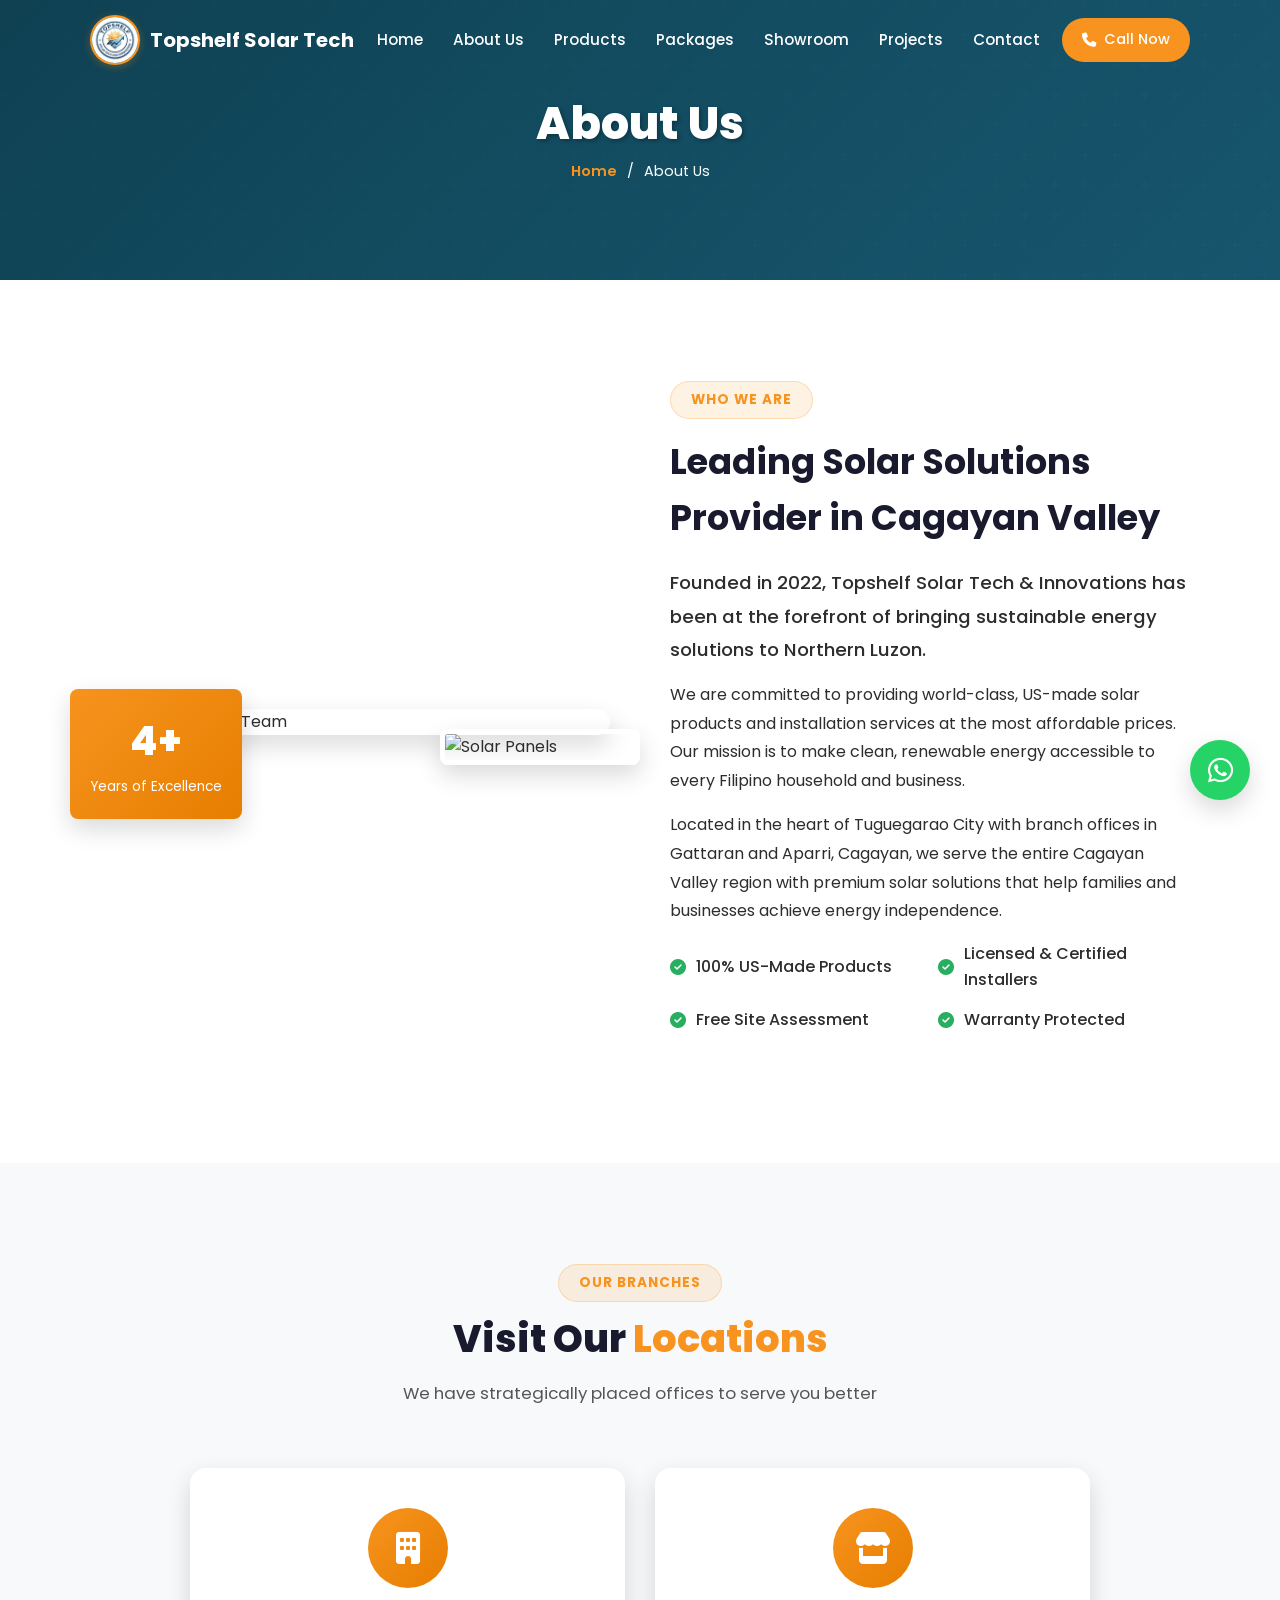
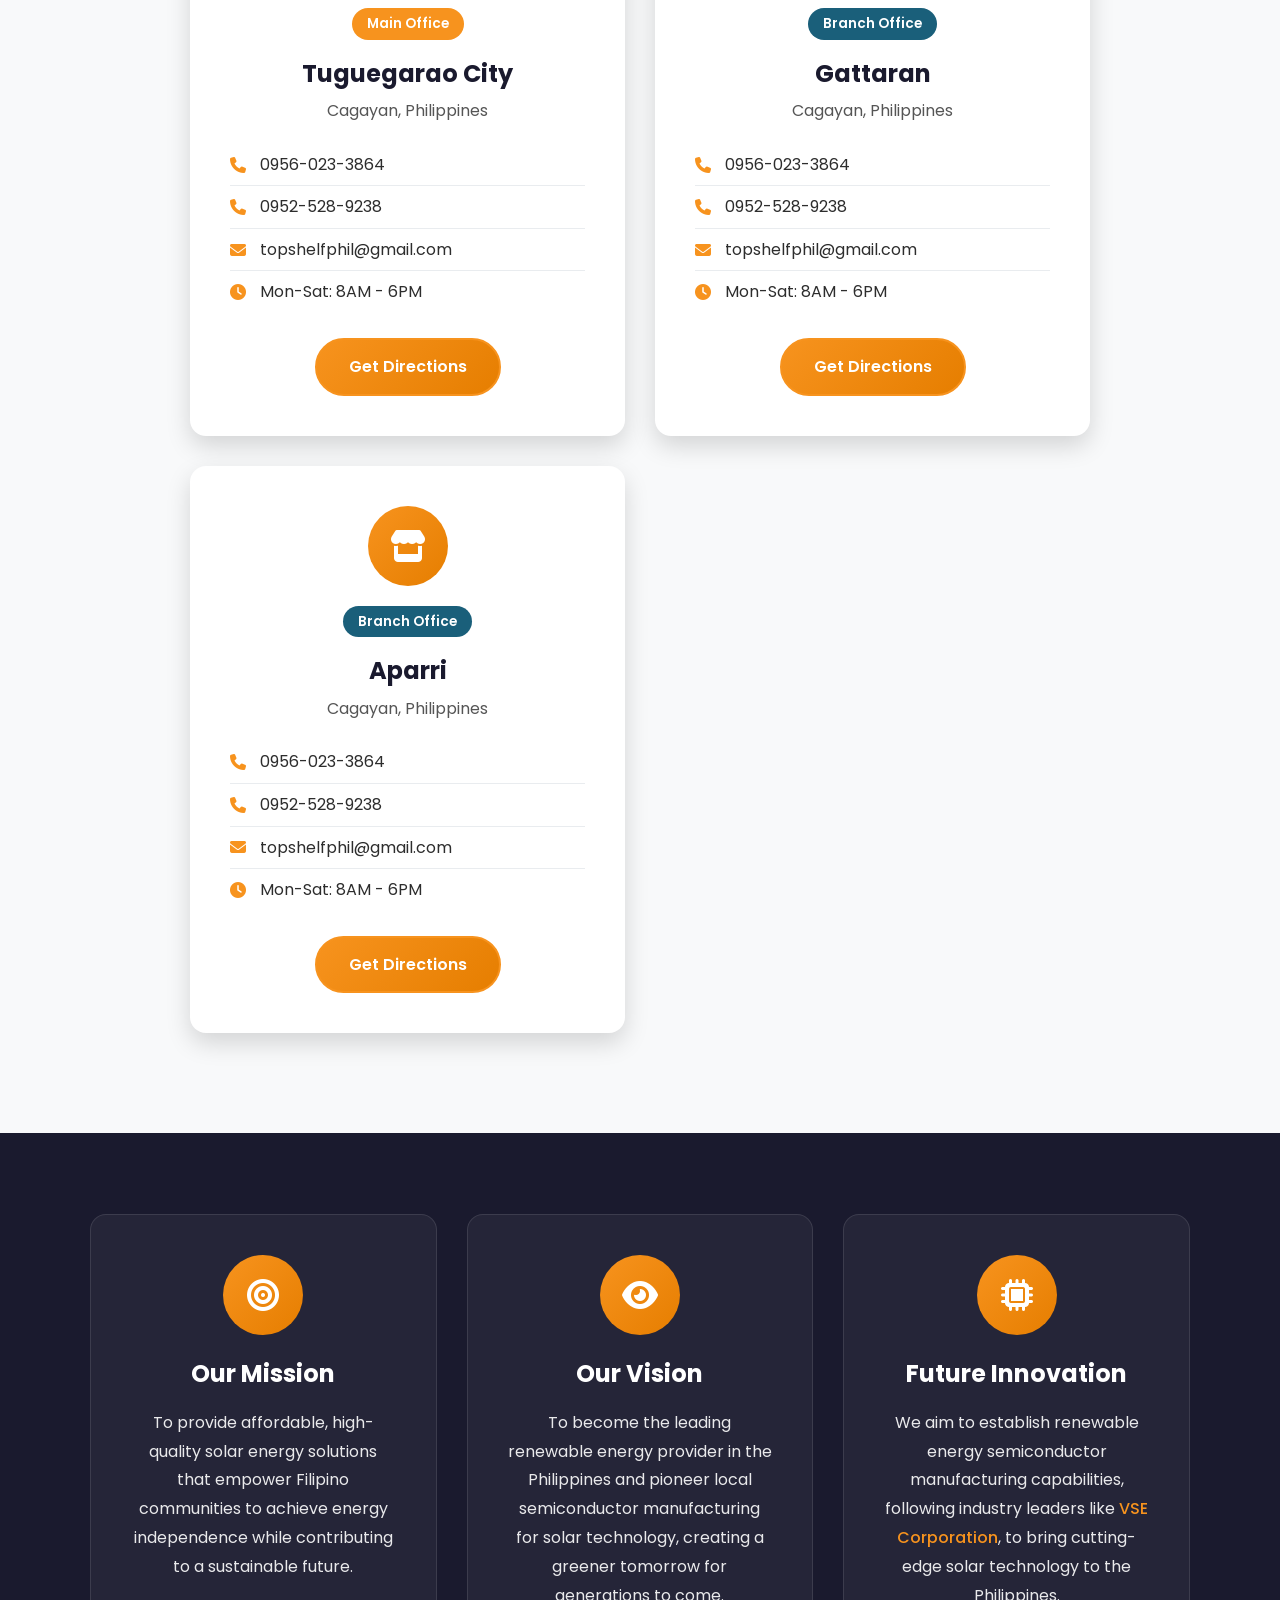
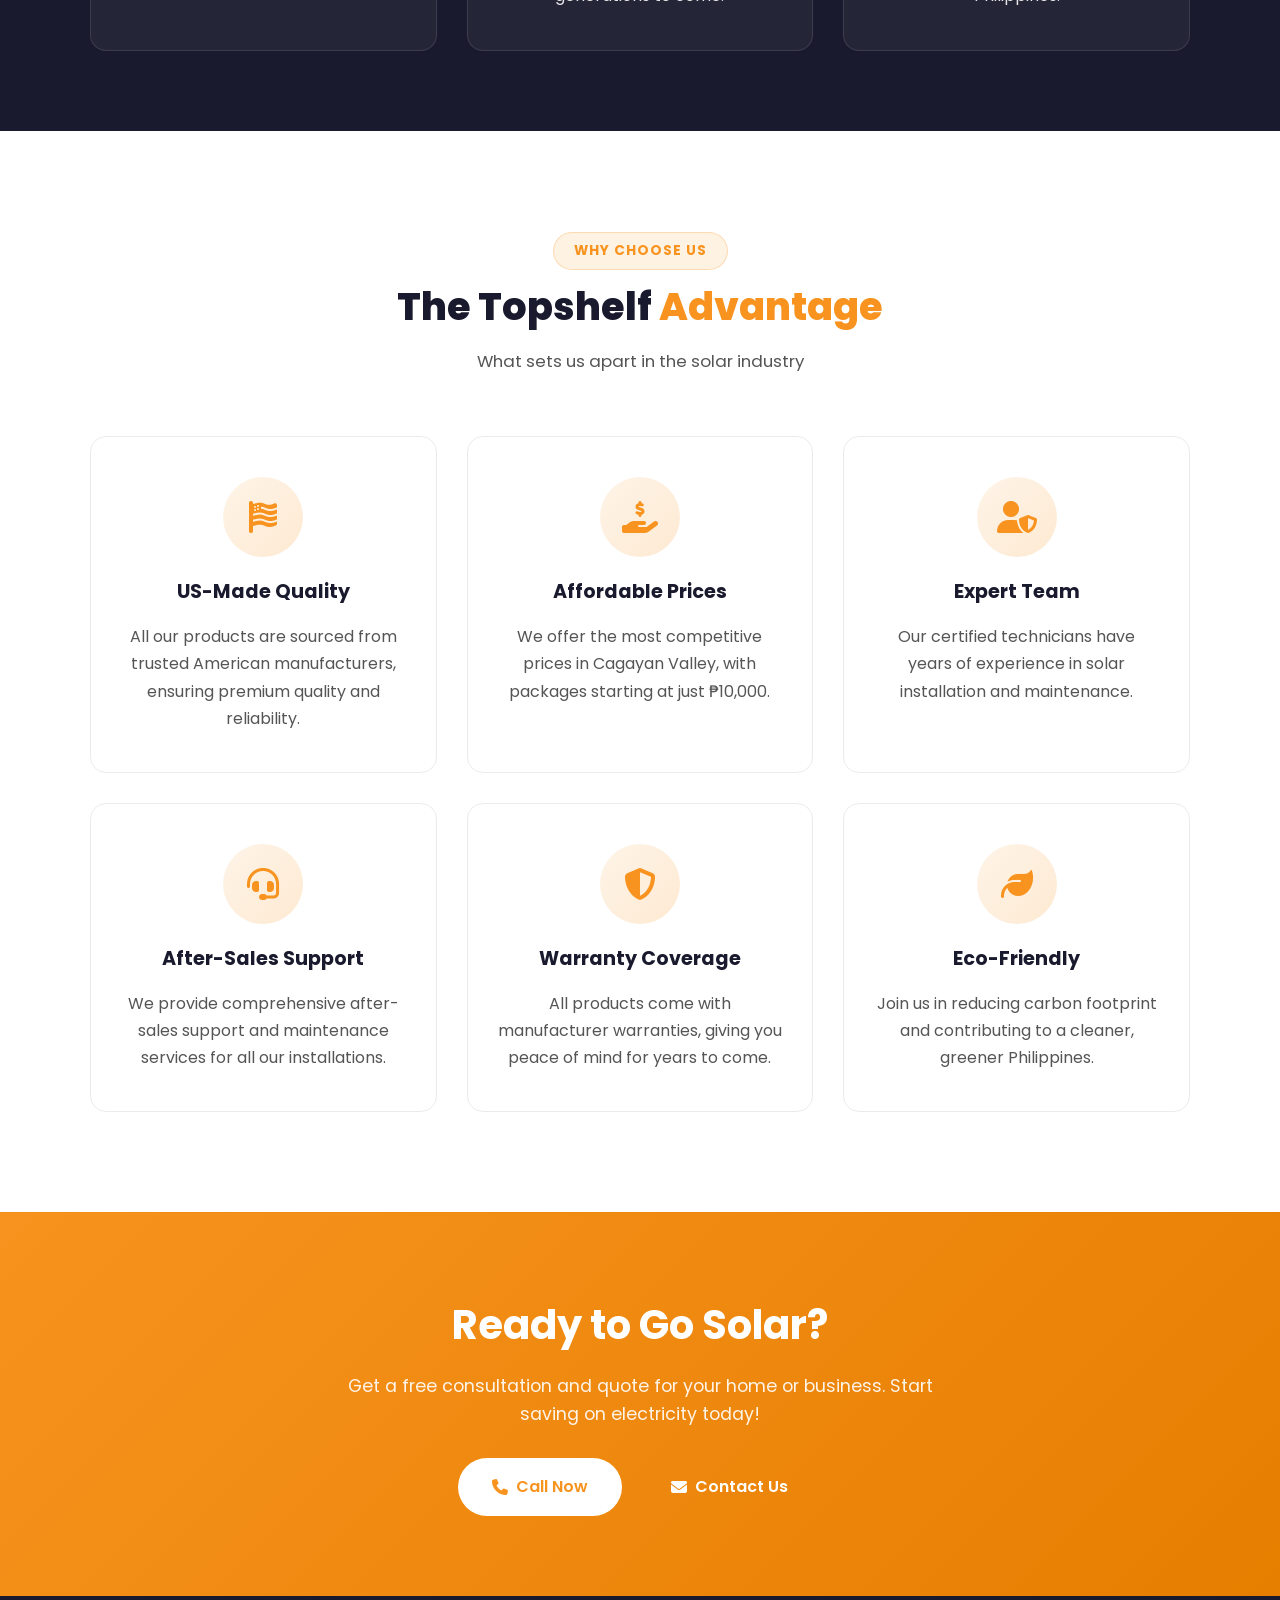
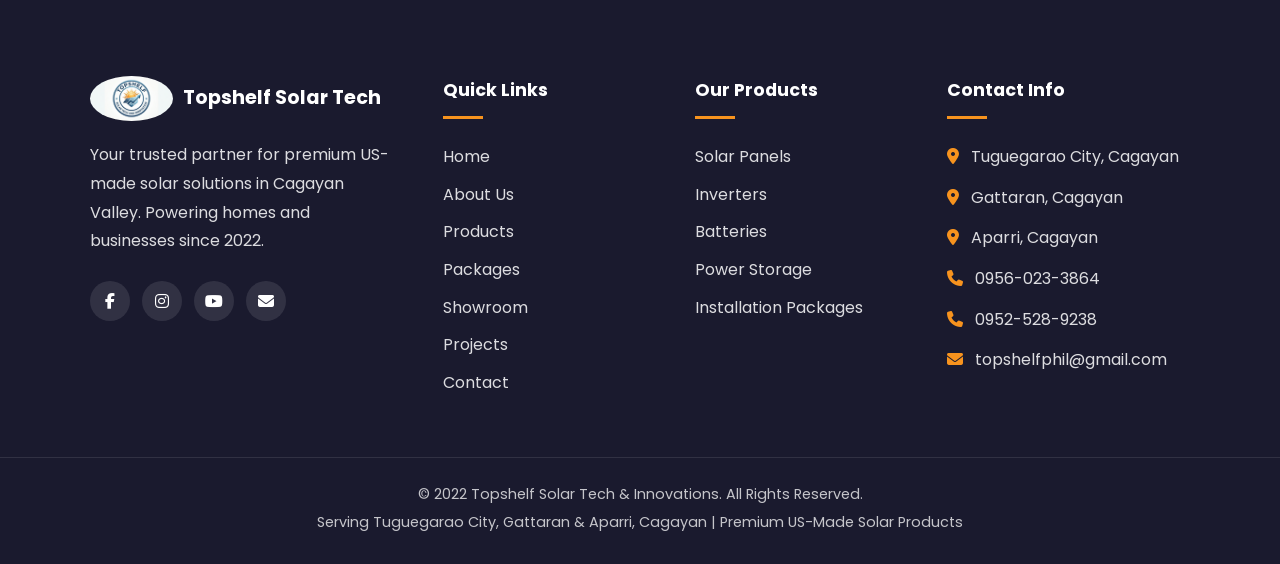
==== about.html @ dce08008 "Redesign showroom fullscreen videos (portrait+landscape), fix product images to solar-specific, add " ====
<!DOCTYPE html>
<html lang="en">
<head>
    <meta charset="UTF-8">
    <meta name="viewport" content="width=device-width, initial-scale=1.0">
    <meta name="description" content="Learn about Topshelf Solar Tech & Innovations - Leading solar power solutions provider in Tuguegarao City, Gattaran, and Aparri, Cagayan since 2022.">
    <meta name="keywords" content="solar panels Philippines, solar installation Tuguegarao, about Topshelf Solar, renewable energy Cagayan">
    <title>About Us | Topshelf Solar Tech & Innovations</title>
    <link rel="icon" type="image/png" href="topshelf.png">
    <link href="https://fonts.googleapis.com/css2?family=Poppins:wght@300;400;500;600;700;800&display=swap" rel="stylesheet">
    <link rel="stylesheet" href="https://cdnjs.cloudflare.com/ajax/libs/font-awesome/6.4.0/css/all.min.css">
    <link rel="stylesheet" href="css/style.css">
    <link rel="stylesheet" href="css/responsive.css">
</head>
<body>
    <!-- Header -->
    <header id="header" class="header-inner">
        <nav class="navbar">
            <div class="container">
                <a href="index.html" class="logo">
                    <img src="topshelf.png" alt="Topshelf Solar Tech Logo" class="logo-round">
                    <span>Topshelf Solar Tech</span>
                </a>
                <div class="nav-menu" id="navMenu">
                    <ul class="nav-links">
                        <li><a href="index.html">Home</a></li>
                        <li><a href="about.html" class="active">About Us</a></li>
                        <li><a href="products.html">Products</a></li>
                        <li><a href="packages.html">Packages</a></li>
                        <li><a href="showroom.html">Showroom</a></li>
                        <li><a href="projects.html">Projects</a></li>
                        <li><a href="contact.html">Contact</a></li>
                    </ul>
                </div>
                <div class="nav-actions">
                    <a href="tel:09560233864" class="call-btn">
                        <i class="fas fa-phone"></i>
                        <span>Call Now</span>
                    </a>
                    <button class="menu-toggle" id="menuToggle" aria-label="Toggle navigation menu" title="Menu">
                        <span></span>
                        <span></span>
                        <span></span>
                    </button>
                </div>
            </div>
        </nav>
    </header>

    <!-- Page Banner -->
    <section class="page-banner page-banner-about">
        <div class="banner-overlay"></div>
        <div class="container">
            <div class="banner-content">
                <h1>About Us</h1>
                <nav class="breadcrumb">
                    <a href="index.html">Home</a>
                    <span>/</span>
                    <span>About Us</span>
                </nav>
            </div>
        </div>
    </section>

    <!-- About Section -->
    <section class="about-page-section">
        <div class="container">
            <div class="about-grid">
                <div class="about-images">
                    <div class="image-main">
                        <img src="https://images.unsplash.com/photo-1566093097221-ac2335b09e70?ixlib=rb-4.0.3&auto=format&fit=crop&w=800&q=80" alt="Solar Installation Team">
                    </div>
                    <div class="image-secondary">
                        <img src="https://images.unsplash.com/photo-1509391366360-2e959784a276?ixlib=rb-4.0.3&auto=format&fit=crop&w=400&q=80" alt="Solar Panels">
                    </div>
                    <div class="experience-badge">
                        <span class="years">4+</span>
                        <span class="text">Years of Excellence</span>
                    </div>
                </div>
                <div class="about-content">
                    <span class="section-tag">Who We Are</span>
                    <h2>Leading Solar Solutions Provider in <span class="highlight">Cagayan Valley</span></h2>
                    <p class="lead">Founded in 2022, Topshelf Solar Tech & Innovations has been at the forefront of bringing sustainable energy solutions to Northern Luzon.</p>
                    <p>We are committed to providing world-class, US-made solar products and installation services at the most affordable prices. Our mission is to make clean, renewable energy accessible to every Filipino household and business.</p>
                    <p>Located in the heart of Tuguegarao City with branch offices in Gattaran and Aparri, Cagayan, we serve the entire Cagayan Valley region with premium solar solutions that help families and businesses achieve energy independence.</p>
                    
                    <div class="about-features">
                        <div class="about-feature">
                            <i class="fas fa-check-circle"></i>
                            <span>100% US-Made Products</span>
                        </div>
                        <div class="about-feature">
                            <i class="fas fa-check-circle"></i>
                            <span>Licensed & Certified Installers</span>
                        </div>
                        <div class="about-feature">
                            <i class="fas fa-check-circle"></i>
                            <span>Free Site Assessment</span>
                        </div>
                        <div class="about-feature">
                            <i class="fas fa-check-circle"></i>
                            <span>Warranty Protected</span>
                        </div>
                    </div>
                </div>
            </div>
        </div>
    </section>

    <!-- Locations Section -->
    <section class="locations-section">
        <div class="container">
            <div class="section-header">
                <span class="section-tag">Our Branches</span>
                <h2>Visit Our <span class="highlight">Locations</span></h2>
                <p>We have strategically placed offices to serve you better</p>
            </div>
            <div class="locations-grid">
                <div class="location-card-large">
                    <div class="location-icon">
                        <i class="fas fa-building"></i>
                    </div>
                    <div class="location-badge">Main Office</div>
                    <h3>Tuguegarao City</h3>
                    <p>Cagayan, Philippines</p>
                    <ul class="location-info">
                        <li><i class="fas fa-phone"></i> 0956-023-3864</li>
                        <li><i class="fas fa-phone"></i> 0952-528-9238</li>
                        <li><i class="fas fa-envelope"></i> topshelfphil@gmail.com</li>
                        <li><i class="fas fa-clock"></i> Mon-Sat: 8AM - 6PM</li>
                    </ul>
                    <a href="contact.html" class="btn btn-primary">Get Directions</a>
                </div>
                <div class="location-card-large">
                    <div class="location-icon">
                        <i class="fas fa-store"></i>
                    </div>
                    <div class="location-badge branch">Branch Office</div>
                    <h3>Gattaran</h3>
                    <p>Cagayan, Philippines</p>
                    <ul class="location-info">
                        <li><i class="fas fa-phone"></i> 0956-023-3864</li>
                        <li><i class="fas fa-phone"></i> 0952-528-9238</li>
                        <li><i class="fas fa-envelope"></i> topshelfphil@gmail.com</li>
                        <li><i class="fas fa-clock"></i> Mon-Sat: 8AM - 6PM</li>
                    </ul>
                    <a href="contact.html" class="btn btn-primary">Get Directions</a>
                </div>
                <div class="location-card-large">
                    <div class="location-icon">
                        <i class="fas fa-store"></i>
                    </div>
                    <div class="location-badge branch">Branch Office</div>
                    <h3>Aparri</h3>
                    <p>Cagayan, Philippines</p>
                    <ul class="location-info">
                        <li><i class="fas fa-phone"></i> 0956-023-3864</li>
                        <li><i class="fas fa-phone"></i> 0952-528-9238</li>
                        <li><i class="fas fa-envelope"></i> topshelfphil@gmail.com</li>
                        <li><i class="fas fa-clock"></i> Mon-Sat: 8AM - 6PM</li>
                    </ul>
                    <a href="contact.html" class="btn btn-primary">Get Directions</a>
                </div>
            </div>
        </div>
    </section>

    <!-- Mission & Vision -->
    <section class="mission-vision">
        <div class="container">
            <div class="mv-grid">
                <div class="mv-card mission">
                    <div class="mv-icon">
                        <i class="fas fa-bullseye"></i>
                    </div>
                    <h3>Our Mission</h3>
                    <p>To provide affordable, high-quality solar energy solutions that empower Filipino communities to achieve energy independence while contributing to a sustainable future.</p>
                </div>
                <div class="mv-card vision">
                    <div class="mv-icon">
                        <i class="fas fa-eye"></i>
                    </div>
                    <h3>Our Vision</h3>
                    <p>To become the leading renewable energy provider in the Philippines and pioneer local semiconductor manufacturing for solar technology, creating a greener tomorrow for generations to come.</p>
                </div>
                <div class="mv-card future">
                    <div class="mv-icon">
                        <i class="fas fa-microchip"></i>
                    </div>
                    <h3>Future Innovation</h3>
                    <p>We aim to establish renewable energy semiconductor manufacturing capabilities, following industry leaders like <a href="https://www.vse.com/" target="_blank" rel="noopener">VSE Corporation</a>, to bring cutting-edge solar technology to the Philippines.</p>
                </div>
            </div>
        </div>
    </section>

    <!-- Why Choose Us -->
    <section class="why-choose-section">
        <div class="container">
            <div class="section-header">
                <span class="section-tag">Why Choose Us</span>
                <h2>The Topshelf <span class="highlight">Advantage</span></h2>
                <p>What sets us apart in the solar industry</p>
            </div>
            <div class="advantages-grid">
                <div class="advantage-card">
                    <div class="advantage-icon">
                        <i class="fas fa-flag-usa"></i>
                    </div>
                    <h4>US-Made Quality</h4>
                    <p>All our products are sourced from trusted American manufacturers, ensuring premium quality and reliability.</p>
                </div>
                <div class="advantage-card">
                    <div class="advantage-icon">
                        <i class="fas fa-hand-holding-usd"></i>
                    </div>
                    <h4>Affordable Prices</h4>
                    <p>We offer the most competitive prices in Cagayan Valley, with packages starting at just ₱10,000.</p>
                </div>
                <div class="advantage-card">
                    <div class="advantage-icon">
                        <i class="fas fa-user-shield"></i>
                    </div>
                    <h4>Expert Team</h4>
                    <p>Our certified technicians have years of experience in solar installation and maintenance.</p>
                </div>
                <div class="advantage-card">
                    <div class="advantage-icon">
                        <i class="fas fa-headset"></i>
                    </div>
                    <h4>After-Sales Support</h4>
                    <p>We provide comprehensive after-sales support and maintenance services for all our installations.</p>
                </div>
                <div class="advantage-card">
                    <div class="advantage-icon">
                        <i class="fas fa-shield-alt"></i>
                    </div>
                    <h4>Warranty Coverage</h4>
                    <p>All products come with manufacturer warranties, giving you peace of mind for years to come.</p>
                </div>
                <div class="advantage-card">
                    <div class="advantage-icon">
                        <i class="fas fa-leaf"></i>
                    </div>
                    <h4>Eco-Friendly</h4>
                    <p>Join us in reducing carbon footprint and contributing to a cleaner, greener Philippines.</p>
                </div>
            </div>
        </div>
    </section>

    <!-- CTA Section -->
    <section class="cta-section">
        <div class="container">
            <div class="cta-content">
                <h2>Ready to Go Solar?</h2>
                <p>Get a free consultation and quote for your home or business. Start saving on electricity today!</p>
                <div class="cta-buttons">
                    <a href="tel:09560233864" class="btn btn-light"><i class="fas fa-phone"></i> Call Now</a>
                    <a href="contact.html" class="btn btn-outline-light"><i class="fas fa-envelope"></i> Contact Us</a>
                </div>
            </div>
        </div>
    </section>

    <!-- Footer -->
    <footer class="footer">
        <div class="footer-top">
            <div class="container">
                <div class="footer-grid">
                    <div class="footer-about">
                        <a href="index.html" class="footer-logo">
                            <img src="topshelf.png" alt="Topshelf Solar Tech" class="logo-round">
                            <span>Topshelf Solar Tech</span>
                        </a>
                        <p>Your trusted partner for premium US-made solar solutions in Cagayan Valley. Powering homes and businesses since 2022.</p>
                        <div class="social-links">
                            <a href="#" aria-label="Facebook"><i class="fab fa-facebook-f"></i></a>
                            <a href="#" aria-label="Instagram"><i class="fab fa-instagram"></i></a>
                            <a href="#" aria-label="YouTube"><i class="fab fa-youtube"></i></a>
                            <a href="mailto:topshelfphil@gmail.com" aria-label="Email"><i class="fas fa-envelope"></i></a>
                        </div>
                    </div>
                    <div class="footer-links">
                        <h4>Quick Links</h4>
                        <ul>
                            <li><a href="index.html">Home</a></li>
                            <li><a href="about.html">About Us</a></li>
                            <li><a href="products.html">Products</a></li>
                            <li><a href="packages.html">Packages</a></li>
                            <li><a href="showroom.html">Showroom</a></li>
                            <li><a href="projects.html">Projects</a></li>
                            <li><a href="contact.html">Contact</a></li>
                        </ul>
                    </div>
                    <div class="footer-links">
                        <h4>Our Products</h4>
                        <ul>
                            <li><a href="products.html">Solar Panels</a></li>
                            <li><a href="products.html">Inverters</a></li>
                            <li><a href="products.html">Batteries</a></li>
                            <li><a href="products.html">Power Storage</a></li>
                            <li><a href="packages.html">Installation Packages</a></li>
                        </ul>
                    </div>
                    <div class="footer-contact">
                        <h4>Contact Info</h4>
                        <ul>
                            <li>
                                <i class="fas fa-map-marker-alt"></i>
                                <span>Tuguegarao City, Cagayan</span>
                            </li>
                            <li>
                                <i class="fas fa-map-marker-alt"></i>
                                <span>Gattaran, Cagayan</span>
                            </li>
                            <li>
                                <i class="fas fa-map-marker-alt"></i>
                                <span>Aparri, Cagayan</span>
                            </li>
                            <li>
                                <i class="fas fa-phone"></i>
                                <a href="tel:09560233864">0956-023-3864</a>
                            </li>
                            <li>
                                <i class="fas fa-phone"></i>
                                <a href="tel:09525289238">0952-528-9238</a>
                            </li>
                            <li>
                                <i class="fas fa-envelope"></i>
                                <a href="mailto:topshelfphil@gmail.com">topshelfphil@gmail.com</a>
                            </li>
                        </ul>
                    </div>
                </div>
            </div>
        </div>
        <div class="footer-bottom">
            <div class="container">
                <p>&copy; 2022 Topshelf Solar Tech & Innovations. All Rights Reserved.</p>
                <p>Serving Tuguegarao City, Gattaran & Aparri, Cagayan | Premium US-Made Solar Products</p>
            </div>
        </div>
    </footer>

    <!-- Back to Top -->
    <button id="backToTop" class="back-to-top" aria-label="Back to top" title="Back to Top">
        <i class="fas fa-chevron-up"></i>
    </button>

    <!-- WhatsApp Float -->
    <a href="https://wa.me/639560233864" class="whatsapp-float" target="_blank" rel="noopener" aria-label="Chat with us on WhatsApp" title="Chat on WhatsApp">
        <i class="fab fa-whatsapp"></i>
    </a>

    <script src="js/main.js"></script>
</body>
</html>
---- css/style.css ----
/* ================================================
   TOPSHELF SOLAR TECH & INNOVATIONS
   Main Stylesheet
   ================================================ */

/* CSS Variables */
:root {
    --primary-color: #f7931e;
    --primary-dark: #e67e00;
    --primary-light: #ffb347;
    --secondary-color: #1a5f7a;
    --secondary-dark: #0d3d4d;
    --secondary-light: #2980b9;
    --accent-color: #27ae60;
    --accent-light: #2ecc71;
    --dark-color: #1a1a2e;
    --dark-light: #16213e;
    --text-color: #2d2d2d;
    --text-light: #555555;
    --text-muted: #777777;
    --white: #ffffff;
    --off-white: #f8f9fa;
    --light-gray: #e9ecef;
    --border-color: #dee2e6;
    --shadow-sm: 0 2px 4px rgba(0,0,0,0.05);
    --shadow: 0 4px 6px rgba(0,0,0,0.1);
    --shadow-lg: 0 10px 25px rgba(0,0,0,0.15);
    --shadow-xl: 0 20px 40px rgba(0,0,0,0.2);
    --gradient-primary: linear-gradient(135deg, var(--primary-color), var(--primary-dark));
    --gradient-secondary: linear-gradient(135deg, var(--secondary-color), var(--secondary-dark));
    --gradient-solar: linear-gradient(135deg, #f7931e, #ffb347, #ffd700);
    --border-radius: 8px;
    --border-radius-lg: 16px;
    --border-radius-xl: 24px;
    --transition: all 0.3s ease;
    --font-primary: 'Poppins', sans-serif;
}

/* Reset & Base Styles */
*, *::before, *::after {
    margin: 0;
    padding: 0;
    box-sizing: border-box;
}

html {
    scroll-behavior: smooth;
    font-size: 16px;
}

body {
    font-family: var(--font-primary);
    font-size: 1rem;
    line-height: 1.6;
    color: var(--text-color);
    background-color: var(--white);
    overflow-x: hidden;
}

a {
    text-decoration: none;
    color: inherit;
    transition: var(--transition);
}

ul, ol {
    list-style: none;
}

img {
    max-width: 100%;
    height: auto;
    display: block;
}

button {
    cursor: pointer;
    border: none;
    background: none;
    font-family: inherit;
}

input, textarea, select {
    font-family: inherit;
    font-size: inherit;
}

/* Container */
.container {
    width: 100%;
    max-width: 1200px;
    margin: 0 auto;
    padding: 0 20px;
}

/* Preloader */
#preloader {
    position: fixed;
    top: 0;
    left: 0;
    width: 100%;
    height: 100%;
    background: var(--dark-color);
    display: flex;
    align-items: center;
    justify-content: center;
    z-index: 9999;
    transition: opacity 0.5s ease, visibility 0.5s ease;
}

#preloader.loaded {
    opacity: 0;
    visibility: hidden;
}

.solar-loader {
    position: relative;
    width: 100px;
    height: 100px;
}

.solar-loader .sun {
    position: absolute;
    top: 50%;
    left: 50%;
    transform: translate(-50%, -50%);
    width: 50px;
    height: 50px;
    background: var(--gradient-solar);
    border-radius: 50%;
    box-shadow: 0 0 30px var(--primary-color);
}

.solar-loader .rays {
    position: absolute;
    top: 50%;
    left: 50%;
    transform: translate(-50%, -50%);
    width: 100px;
    height: 100px;
    border: 3px solid transparent;
    border-top-color: var(--primary-color);
    border-radius: 50%;
    animation: spin 1s linear infinite;
}

@keyframes spin {
    0% { transform: translate(-50%, -50%) rotate(0deg); }
    100% { transform: translate(-50%, -50%) rotate(360deg); }
}

/* Header & Navigation */
#header {
    position: fixed;
    top: 0;
    left: 0;
    width: 100%;
    z-index: 1000;
    background: transparent;
    transition: var(--transition);
}

#header.scrolled {
    background: var(--white);
    box-shadow: var(--shadow);
}

.navbar {
    padding: 15px 0;
}

.navbar .container {
    display: flex;
    align-items: center;
    justify-content: space-between;
}

.logo {
    display: flex;
    align-items: center;
    gap: 10px;
}

.logo img {
    height: 50px;
    width: 50px;
    border-radius: 50%;
    object-fit: cover;
    border: 2px solid var(--primary-color);
    box-shadow: 0 2px 8px rgba(247, 147, 30, 0.3);
}

.logo-round {
    border-radius: 50% !important;
}

.logo span {
    font-size: 1.25rem;
    font-weight: 700;
    color: var(--white);
    transition: var(--transition);
}

#header.scrolled .logo span {
    color: var(--dark-color);
}

.nav-links {
    display: flex;
    align-items: center;
    gap: 30px;
}

.nav-links a {
    font-size: 0.95rem;
    font-weight: 500;
    color: var(--white);
    position: relative;
    padding: 5px 0;
}

#header.scrolled .nav-links a {
    color: var(--text-color);
}

.nav-links a::after {
    content: '';
    position: absolute;
    bottom: 0;
    left: 0;
    width: 0;
    height: 2px;
    background: var(--primary-color);
    transition: var(--transition);
}

.nav-links a:hover::after,
.nav-links a.active::after {
    width: 100%;
}

.nav-links a:hover,
.nav-links a.active {
    color: var(--primary-color);
}

.nav-actions {
    display: flex;
    align-items: center;
    gap: 15px;
}

.call-btn {
    display: flex;
    align-items: center;
    gap: 8px;
    background: var(--primary-color);
    color: var(--white);
    padding: 10px 20px;
    border-radius: 50px;
    font-weight: 500;
    font-size: 0.9rem;
}

.call-btn:hover {
    background: var(--primary-dark);
    transform: translateY(-2px);
}

.menu-toggle {
    display: none;
    flex-direction: column;
    gap: 5px;
    padding: 10px;
}

.menu-toggle span {
    width: 25px;
    height: 3px;
    background: var(--white);
    border-radius: 3px;
    transition: var(--transition);
}

#header.scrolled .menu-toggle span {
    background: var(--dark-color);
}

/* Hero Section */
.hero {
    position: relative;
    height: 100vh;
    min-height: 700px;
    overflow: hidden;
}

.hero-slider {
    position: relative;
    height: 100%;
}

.slide {
    position: absolute;
    top: 0;
    left: 0;
    width: 100%;
    height: 100%;
    background-size: cover;
    background-position: center;
    opacity: 0;
    visibility: hidden;
    transition: opacity 1s ease, visibility 1s ease;
}

.slide.active {
    opacity: 1;
    visibility: visible;
}

.slide-overlay {
    position: absolute;
    top: 0;
    left: 0;
    width: 100%;
    height: 100%;
    background: linear-gradient(135deg, rgba(26, 26, 46, 0.85), rgba(22, 33, 62, 0.7));
}

.hero-content {
    position: relative;
    z-index: 2;
    display: flex;
    flex-direction: column;
    justify-content: center;
    height: 100vh;
    padding-top: 80px;
    max-width: 700px;
}

.hero-badge {
    display: inline-block;
    background: rgba(247, 147, 30, 0.2);
    color: var(--primary-color);
    padding: 8px 20px;
    border-radius: 50px;
    font-size: 0.9rem;
    font-weight: 500;
    margin-bottom: 20px;
    border: 1px solid rgba(247, 147, 30, 0.3);
}

.hero-content h1 {
    font-size: 3.5rem;
    font-weight: 800;
    color: var(--white);
    line-height: 1.2;
    margin-bottom: 20px;
}

.hero-content h1 .highlight {
    color: var(--primary-color);
}

.hero-content p {
    font-size: 1.2rem;
    color: rgba(255, 255, 255, 0.95);
    margin-bottom: 30px;
    line-height: 1.8;
}

.hero-buttons {
    display: flex;
    gap: 15px;
    margin-bottom: 45px;
    flex-wrap: wrap;
}

.hero-stats {
    display: flex;
    align-items: center;
    gap: 0;
    background: rgba(255, 255, 255, 0.07);
    border: 1px solid rgba(255, 255, 255, 0.15);
    border-radius: var(--border-radius-lg);
    padding: 18px 30px;
    -webkit-backdrop-filter: blur(6px);
    backdrop-filter: blur(6px);
    width: fit-content;
}

.stat {
    text-align: center;
    padding: 0 30px;
}

.stat-value {
    display: flex;
    align-items: baseline;
    justify-content: center;
    gap: 2px;
    line-height: 1;
    margin-bottom: 6px;
}

.stat-number {
    font-size: 2.4rem;
    font-weight: 800;
    color: var(--primary-color);
    line-height: 1;
}

.stat-suffix {
    font-size: 1.4rem;
    font-weight: 700;
    color: var(--primary-color);
    line-height: 1;
}

.stat-label {
    font-size: 0.8rem;
    color: rgba(255, 255, 255, 0.85);
    font-weight: 500;
    text-transform: uppercase;
    letter-spacing: 0.5px;
    white-space: nowrap;
}

.stat-divider {
    width: 1px;
    height: 40px;
    background: rgba(255, 255, 255, 0.2);
    flex-shrink: 0;
}

.slider-controls {
    position: absolute;
    bottom: 100px;
    left: 50%;
    transform: translateX(-50%);
    z-index: 10;
    display: flex;
    align-items: center;
    gap: 20px;
}

.slider-btn {
    width: 50px;
    height: 50px;
    border-radius: 50%;
    background: rgba(255, 255, 255, 0.1);
    border: 1px solid rgba(255, 255, 255, 0.2);
    color: var(--white);
    display: flex;
    align-items: center;
    justify-content: center;
    transition: var(--transition);
}

.slider-btn:hover {
    background: var(--primary-color);
    border-color: var(--primary-color);
}

.slider-dots {
    display: flex;
    gap: 10px;
}

.slider-dots .dot {
    width: 12px;
    height: 12px;
    border-radius: 50%;
    background: rgba(255, 255, 255, 0.3);
    cursor: pointer;
    transition: var(--transition);
}

.slider-dots .dot.active {
    background: var(--primary-color);
    transform: scale(1.2);
}

.scroll-indicator {
    position: absolute;
    bottom: 30px;
    left: 50%;
    transform: translateX(-50%);
    z-index: 10;
    text-align: center;
}

.scroll-indicator a {
    display: flex;
    flex-direction: column;
    align-items: center;
    gap: 10px;
    color: rgba(255, 255, 255, 0.9);
    font-size: 0.85rem;
    animation: bounce 2s infinite;
}

@keyframes bounce {
    0%, 20%, 50%, 80%, 100% { transform: translateY(0); }
    40% { transform: translateY(-10px); }
    60% { transform: translateY(-5px); }
}

/* Buttons */
.btn {
    display: inline-flex;
    align-items: center;
    justify-content: center;
    gap: 10px;
    padding: 14px 32px;
    font-size: 1rem;
    font-weight: 600;
    border-radius: 50px;
    transition: var(--transition);
    cursor: pointer;
}

.btn-primary {
    background: var(--gradient-primary);
    color: var(--white);
    border: none;
}

.btn-primary:hover {
    transform: translateY(-3px);
    box-shadow: 0 10px 20px rgba(247, 147, 30, 0.3);
}

.btn-outline {
    background: transparent;
    color: var(--white);
    border: 2px solid var(--white);
}

.btn-outline:hover {
    background: var(--white);
    color: var(--dark-color);
}

.btn-light {
    background: var(--white);
    color: var(--primary-color);
}

.btn-light:hover {
    transform: translateY(-3px);
    box-shadow: var(--shadow-lg);
}

.btn-outline-light {
    background: transparent;
    border: 2px solid var(--white);
    color: var(--white);
}

.btn-outline-light:hover {
    background: var(--white);
    color: var(--primary-color);
}

.btn-block {
    width: 100%;
}

/* Features Bar */
.features-bar {
    background: var(--dark-color);
    padding: 30px 0;
}

.features-grid {
    display: grid;
    grid-template-columns: repeat(4, 1fr);
    gap: 30px;
}

.feature-item {
    display: flex;
    align-items: center;
    gap: 15px;
    color: var(--white);
}

.feature-item i {
    font-size: 2rem;
    color: var(--primary-color);
}

.feature-item h4 {
    font-size: 1rem;
    font-weight: 600;
    margin-bottom: 2px;
}

.feature-item p {
    font-size: 0.85rem;
    color: rgba(255, 255, 255, 0.9);
}

/* Section Styles */
section {
    padding: 100px 0;
}

.section-header {
    text-align: center;
    max-width: 700px;
    margin: 0 auto 60px;
}

.section-header.light h2,
.section-header.light p {
    color: var(--white);
}

.section-tag {
    display: inline-block;
    background: rgba(247, 147, 30, 0.15);
    color: var(--primary-dark);
    padding: 8px 20px;
    border-radius: 50px;
    font-size: 0.85rem;
    font-weight: 600;
    text-transform: uppercase;
    letter-spacing: 1px;
    margin-bottom: 15px;
}

.section-header h2 {
    font-size: 2.5rem;
    font-weight: 700;
    color: var(--dark-color);
    margin-bottom: 15px;
}

.section-header h2 .highlight {
    color: var(--primary-color);
}

.section-header p {
    font-size: 1.1rem;
    color: var(--text-light);
}

/* About Section */
.about-section {
    background: var(--off-white);
}

.about-grid {
    display: grid;
    grid-template-columns: 1fr 1fr;
    gap: 60px;
    align-items: center;
}

.about-images {
    position: relative;
}

.image-main img {
    border-radius: var(--border-radius-lg);
    box-shadow: var(--shadow-lg);
}

.image-secondary {
    position: absolute;
    bottom: -30px;
    right: -30px;
    width: 200px;
    border: 5px solid var(--white);
    border-radius: var(--border-radius);
    overflow: hidden;
    box-shadow: var(--shadow-lg);
}

.experience-badge {
    position: absolute;
    top: -20px;
    left: -20px;
    background: var(--gradient-primary);
    color: var(--white);
    padding: 20px;
    border-radius: var(--border-radius);
    text-align: center;
    box-shadow: var(--shadow-lg);
}

.experience-badge .years {
    display: block;
    font-size: 2.5rem;
    font-weight: 800;
}

.experience-badge .text {
    font-size: 0.85rem;
}

.about-content .section-tag {
    margin-bottom: 15px;
}

.about-content h2 {
    font-size: 2.2rem;
    font-weight: 700;
    color: var(--dark-color);
    margin-bottom: 20px;
}

.about-content .lead {
    font-size: 1.1rem;
    color: var(--text-color);
    margin-bottom: 15px;
}

.about-content p {
    color: var(--text-light);
    margin-bottom: 25px;
}

.about-features {
    display: grid;
    grid-template-columns: 1fr 1fr;
    gap: 15px;
    margin-bottom: 30px;
}

.about-feature {
    display: flex;
    align-items: center;
    gap: 10px;
    font-weight: 500;
}

.about-feature i {
    color: var(--accent-color);
}

.locations h4 {
    font-size: 1.1rem;
    margin-bottom: 15px;
    display: flex;
    align-items: center;
    gap: 10px;
}

.locations h4 i {
    color: var(--primary-color);
}

.location-cards {
    display: flex;
    gap: 20px;
    margin-bottom: 30px;
}

.location-card {
    flex: 1;
    background: var(--white);
    padding: 15px 20px;
    border-radius: var(--border-radius);
    border-left: 4px solid var(--primary-color);
}

.location-card strong {
    display: block;
    margin-bottom: 5px;
    color: var(--dark-color);
}

.location-card p {
    margin: 0;
    font-size: 0.9rem;
}

/* Mission & Vision */
.mission-vision {
    background: var(--dark-color);
    padding: 80px 0;
}

.mv-grid {
    display: grid;
    grid-template-columns: repeat(3, 1fr);
    gap: 30px;
}

.mv-card {
    background: rgba(255, 255, 255, 0.05);
    padding: 40px;
    border-radius: var(--border-radius-lg);
    text-align: center;
    border: 1px solid rgba(255, 255, 255, 0.1);
    transition: var(--transition);
}

.mv-card:hover {
    transform: translateY(-10px);
    background: rgba(255, 255, 255, 0.1);
}

.mv-icon {
    width: 80px;
    height: 80px;
    margin: 0 auto 20px;
    background: var(--gradient-primary);
    border-radius: 50%;
    display: flex;
    align-items: center;
    justify-content: center;
}

.mv-icon i {
    font-size: 2rem;
    color: var(--white);
}

.mv-card h3 {
    font-size: 1.5rem;
    color: var(--white);
    margin-bottom: 15px;
}

.mv-card p {
    color: rgba(255, 255, 255, 0.9);
    line-height: 1.8;
}

.mv-card a {
    color: var(--primary-color);
    font-weight: 500;
}

.mv-card a:hover {
    text-decoration: underline;
}

/* Products Section */
.products-section {
    background: var(--white);
}

.products-grid {
    display: grid;
    grid-template-columns: repeat(4, 1fr);
    gap: 30px;
}

.product-card {
    background: var(--white);
    border-radius: var(--border-radius-lg);
    overflow: hidden;
    box-shadow: var(--shadow);
    transition: var(--transition);
}

.product-card:hover {
    transform: translateY(-10px);
    box-shadow: var(--shadow-xl);
}

.product-image {
    position: relative;
    height: 200px;
    overflow: hidden;
}

.product-image img {
    width: 100%;
    height: 100%;
    object-fit: cover;
    transition: var(--transition);
}

.product-card:hover .product-image img {
    transform: scale(1.1);
}

.product-badge {
    position: absolute;
    top: 15px;
    left: 15px;
    background: var(--primary-color);
    color: var(--white);
    padding: 5px 15px;
    border-radius: 50px;
    font-size: 0.8rem;
    font-weight: 600;
}

.product-content {
    padding: 25px;
}

.product-content h3 {
    font-size: 1.3rem;
    color: var(--dark-color);
    margin-bottom: 10px;
}

.product-content p {
    color: var(--text-light);
    font-size: 0.9rem;
    margin-bottom: 15px;
}

.product-features {
    margin-bottom: 20px;
}

.product-features li {
    display: flex;
    align-items: center;
    gap: 10px;
    font-size: 0.85rem;
    color: var(--text-color);
    margin-bottom: 8px;
}

.product-features i {
    color: var(--accent-color);
}

.product-content .btn-outline {
    color: var(--primary-color);
    border-color: var(--primary-color);
    padding: 10px 25px;
    font-size: 0.9rem;
}

.product-content .btn-outline:hover {
    background: var(--primary-color);
    color: var(--white);
}

/* Packages Section */
.packages-section {
    background: linear-gradient(135deg, var(--secondary-dark), var(--dark-color));
    padding: 100px 0;
}

.package-tabs {
    display: flex;
    justify-content: center;
    gap: 10px;
    margin-bottom: 40px;
}

.tab-btn {
    padding: 12px 30px;
    font-size: 1rem;
    font-weight: 600;
    color: var(--white);
    background: rgba(255, 255, 255, 0.1);
    border: 1px solid rgba(255, 255, 255, 0.2);
    border-radius: 50px;
    transition: var(--transition);
}

.tab-btn:hover,
.tab-btn.active {
    background: var(--primary-color);
    border-color: var(--primary-color);
}

.tab-content {
    display: none;
}

.tab-content.active {
    display: block;
    animation: fadeIn 0.5s ease;
}

@keyframes fadeIn {
    from { opacity: 0; transform: translateY(20px); }
    to { opacity: 1; transform: translateY(0); }
}

.packages-grid {
    display: grid;
    grid-template-columns: repeat(4, 1fr);
    gap: 25px;
}

.package-card {
    background: var(--white);
    border-radius: var(--border-radius-lg);
    overflow: hidden;
    transition: var(--transition);
    position: relative;
}

.package-card:hover {
    transform: translateY(-10px);
    box-shadow: var(--shadow-xl);
}

.package-card.featured,
.package-card.premium {
    transform: scale(1.05);
    z-index: 1;
}

.package-card.featured:hover,
.package-card.premium:hover {
    transform: scale(1.05) translateY(-10px);
}

.featured-badge {
    position: absolute;
    top: 0;
    left: 0;
    right: 0;
    background: var(--gradient-primary);
    color: var(--white);
    text-align: center;
    padding: 8px;
    font-size: 0.85rem;
    font-weight: 600;
}

.package-header {
    background: var(--gradient-secondary);
    padding: 30px 25px;
    text-align: center;
    color: var(--white);
}

.package-card.featured .package-header,
.package-card.premium .package-header {
    padding-top: 50px;
}

.package-name {
    display: block;
    font-size: 0.9rem;
    text-transform: uppercase;
    letter-spacing: 2px;
    margin-bottom: 10px;
    opacity: 0.9;
}

.package-price {
    margin-bottom: 10px;
}

.package-price .currency {
    font-size: 1.5rem;
    vertical-align: top;
}

.package-price .amount {
    font-size: 3rem;
    font-weight: 800;
}

.package-watts {
    font-size: 0.9rem;
    opacity: 0.9;
}

.package-body {
    padding: 30px 25px;
}

.package-features {
    margin-bottom: 20px;
}

.package-features li {
    display: flex;
    align-items: center;
    gap: 12px;
    padding: 10px 0;
    border-bottom: 1px solid var(--light-gray);
    font-size: 0.9rem;
}

.package-features li:last-child {
    border-bottom: none;
}

.package-features i {
    color: var(--primary-color);
    width: 20px;
}

.package-note {
    display: flex;
    align-items: center;
    gap: 10px;
    background: rgba(247, 147, 30, 0.1);
    padding: 12px 15px;
    border-radius: var(--border-radius);
    margin-bottom: 20px;
    font-size: 0.85rem;
}

.package-note i {
    color: var(--primary-color);
}

.package-body .btn {
    width: 100%;
}

.wire-notice {
    display: flex;
    align-items: center;
    justify-content: center;
    gap: 15px;
    background: rgba(255, 255, 255, 0.1);
    padding: 20px 30px;
    border-radius: var(--border-radius);
    margin-top: 40px;
    color: var(--white);
}

.wire-notice i {
    font-size: 1.5rem;
    color: var(--primary-color);
}

/* Commercial Tab */
.commercial-content {
    max-width: 800px;
    margin: 0 auto;
}

.commercial-card {
    background: var(--white);
    border-radius: var(--border-radius-lg);
    padding: 50px;
    text-align: center;
}

.commercial-icon {
    width: 100px;
    height: 100px;
    background: var(--gradient-primary);
    border-radius: 50%;
    display: flex;
    align-items: center;
    justify-content: center;
    margin: 0 auto 25px;
}

.commercial-icon i {
    font-size: 2.5rem;
    color: var(--white);
}

.commercial-card h3 {
    font-size: 1.8rem;
    color: var(--dark-color);
    margin-bottom: 15px;
}

.commercial-card > p {
    color: var(--text-light);
    margin-bottom: 30px;
}

.commercial-features {
    display: inline-block;
    text-align: left;
    margin-bottom: 30px;
}

.commercial-features li {
    display: flex;
    align-items: center;
    gap: 10px;
    padding: 8px 0;
    font-size: 1rem;
}

.commercial-features i {
    color: var(--accent-color);
}

.commercial-cta {
    background: var(--off-white);
    padding: 30px;
    border-radius: var(--border-radius);
}

.commercial-cta p {
    margin-bottom: 15px;
    font-weight: 500;
}

.contact-buttons {
    display: flex;
    gap: 15px;
    justify-content: center;
}

/* Showroom Section */
.showroom-section {
    background: var(--off-white);
}

.showroom-grid {
    display: grid;
    grid-template-columns: repeat(2, 1fr);
    gap: 30px;
}

.showroom-card {
    background: var(--white);
    border-radius: var(--border-radius-lg);
    padding: 30px;
    box-shadow: var(--shadow);
}

.showroom-card.full-width {
    grid-column: span 2;
}

.showroom-card h3 {
    display: flex;
    align-items: center;
    gap: 10px;
    font-size: 1.3rem;
    color: var(--dark-color);
    margin-bottom: 25px;
}

.showroom-card h3 i {
    color: var(--primary-color);
}

/* Solar Diagram */
.solar-diagram {
    position: relative;
}

.diagram-container {
    position: relative;
    border-radius: var(--border-radius);
    overflow: hidden;
}

.diagram-bg {
    width: 100%;
    height: 300px;
    object-fit: cover;
    filter: brightness(0.3);
}

.diagram-overlay {
    position: absolute;
    top: 0;
    left: 0;
    width: 100%;
    height: 100%;
    display: flex;
    align-items: center;
    justify-content: center;
    padding: 30px;
}

.diagram-steps {
    display: flex;
    align-items: center;
    justify-content: center;
    gap: 20px;
    flex-wrap: wrap;
}

.step {
    text-align: center;
    color: var(--white);
}

.step-icon {
    width: 70px;
    height: 70px;
    background: var(--gradient-primary);
    border-radius: 50%;
    display: flex;
    align-items: center;
    justify-content: center;
    margin: 0 auto 10px;
}

.step-icon i {
    font-size: 1.8rem;
    color: var(--white);
}

.step-content h4 {
    font-size: 1rem;
    margin-bottom: 5px;
}

.step-content p {
    font-size: 0.8rem;
    opacity: 0.8;
}

.step-arrow {
    color: var(--primary-color);
    font-size: 1.5rem;
}

/* Power Display */
.power-display {
    display: flex;
    gap: 30px;
    align-items: center;
}

.power-gauge {
    text-align: center;
}

.gauge-circle {
    position: relative;
    width: 150px;
    height: 150px;
}

.gauge-circle svg {
    transform: rotate(-90deg);
}

.gauge-bg {
    fill: none;
    stroke: var(--light-gray);
    stroke-width: 8;
}

.gauge-fill {
    fill: none;
    stroke: var(--primary-color);
    stroke-width: 8;
    stroke-linecap: round;
    transition: stroke-dashoffset 1s ease;
}

.gauge-value {
    position: absolute;
    top: 50%;
    left: 50%;
    transform: translate(-50%, -50%);
}

.gauge-value .value {
    font-size: 2.5rem;
    font-weight: 700;
    color: var(--primary-color);
}

.gauge-value .unit {
    font-size: 1rem;
}

.power-gauge p {
    margin-top: 10px;
    font-weight: 500;
    color: var(--text-color);
}

.power-stats {
    flex: 1;
    display: grid;
    gap: 15px;
}

.power-stat {
    display: flex;
    align-items: center;
    gap: 15px;
    padding: 15px;
    background: var(--off-white);
    border-radius: var(--border-radius);
}

.power-stat i {
    font-size: 1.5rem;
    color: var(--primary-color);
}

.power-stat .stat-value {
    font-size: 1.8rem;
    font-weight: 700;
    color: var(--dark-color);
}

.power-stat .stat-unit {
    font-size: 0.85rem;
    color: var(--text-light);
    margin-right: 10px;
}

.power-stat .stat-label {
    font-size: 0.85rem;
    color: var(--text-muted);
}

/* Components Display */
.components-display {
    display: grid;
    grid-template-columns: repeat(3, 1fr);
    gap: 20px;
}

.component {
    text-align: center;
}

.component img {
    width: 100%;
    height: 120px;
    object-fit: cover;
    border-radius: var(--border-radius);
    margin-bottom: 15px;
}

.component-info h4 {
    font-size: 1rem;
    color: var(--dark-color);
    margin-bottom: 5px;
}

.component-info p {
    font-size: 0.85rem;
    color: var(--text-light);
}

/* Energy Flow */
.energy-flow {
    display: flex;
    align-items: center;
    justify-content: center;
    flex-wrap: wrap;
    gap: 15px;
    padding: 30px 0;
}

.flow-item {
    text-align: center;
}

.flow-icon {
    width: 80px;
    height: 80px;
    border-radius: 50%;
    display: flex;
    align-items: center;
    justify-content: center;
    margin: 0 auto 10px;
    transition: var(--transition);
}

.flow-icon i {
    font-size: 2rem;
    color: var(--white);
}

.sun-icon { background: linear-gradient(135deg, #ffd700, #f7931e); }
.panel-icon { background: var(--secondary-color); }
.inverter-icon { background: #8e44ad; }
.battery-icon { background: var(--accent-color); }
.home-icon { background: var(--primary-color); }

.flow-item span {
    display: block;
    font-weight: 600;
    color: var(--dark-color);
}

.flow-item small {
    font-size: 0.8rem;
    color: var(--text-light);
}

.flow-line {
    width: 60px;
    height: 4px;
    background: linear-gradient(90deg, var(--primary-color), var(--accent-color));
    border-radius: 2px;
    position: relative;
}

.flow-line::after {
    content: '';
    position: absolute;
    right: -8px;
    top: 50%;
    transform: translateY(-50%);
    border: 6px solid transparent;
    border-left-color: var(--accent-color);
}

.flow-split {
    display: flex;
    flex-direction: column;
    gap: 20px;
}

.flow-branch {
    display: flex;
    align-items: center;
    gap: 15px;
}

/* Projects Section */
.projects-section {
    background: var(--white);
}

.featured-project {
    display: grid;
    grid-template-columns: 1.2fr 1fr;
    gap: 40px;
    margin-bottom: 60px;
    background: var(--off-white);
    border-radius: var(--border-radius-xl);
    overflow: hidden;
}

.project-images {
    position: relative;
}

.main-image {
    position: relative;
}

.main-image img {
    width: 100%;
    height: 400px;
    object-fit: cover;
}

.project-badge {
    position: absolute;
    top: 20px;
    left: 20px;
    background: var(--gradient-primary);
    color: var(--white);
    padding: 10px 20px;
    border-radius: 50px;
    font-weight: 600;
}

.thumbnail-gallery {
    display: flex;
    gap: 10px;
    padding: 10px;
}

.thumbnail-gallery img {
    flex: 1;
    height: 80px;
    object-fit: cover;
    border-radius: var(--border-radius);
    cursor: pointer;
    transition: var(--transition);
}

.thumbnail-gallery img:hover {
    opacity: 0.8;
}

.project-details {
    padding: 40px 40px 40px 0;
    display: flex;
    flex-direction: column;
    justify-content: center;
}

.project-location {
    display: inline-flex;
    align-items: center;
    gap: 8px;
    color: var(--primary-color);
    font-weight: 500;
    margin-bottom: 10px;
}

.project-details h3 {
    font-size: 1.8rem;
    color: var(--dark-color);
    margin-bottom: 15px;
}

.project-value {
    display: inline-flex;
    flex-direction: column;
    background: var(--gradient-primary);
    color: var(--white);
    padding: 15px 25px;
    border-radius: var(--border-radius);
    margin-bottom: 20px;
}

.project-value .label {
    font-size: 0.85rem;
    opacity: 0.9;
}

.project-value .amount {
    font-size: 1.8rem;
    font-weight: 700;
}

.project-details > p {
    color: var(--text-light);
    margin-bottom: 20px;
}

.project-specs {
    display: grid;
    grid-template-columns: 1fr 1fr;
    gap: 10px;
    margin-bottom: 25px;
}

.project-specs li {
    display: flex;
    align-items: center;
    gap: 10px;
    font-size: 0.9rem;
}

.project-specs i {
    color: var(--primary-color);
    width: 20px;
}

.projects-grid {
    display: grid;
    grid-template-columns: repeat(4, 1fr);
    gap: 25px;
}

.project-card {
    position: relative;
    border-radius: var(--border-radius-lg);
    overflow: hidden;
    height: 280px;
}

.project-card img {
    width: 100%;
    height: 100%;
    object-fit: cover;
    transition: var(--transition);
}

.project-card:hover img {
    transform: scale(1.1);
}

.project-overlay {
    position: absolute;
    bottom: 0;
    left: 0;
    right: 0;
    background: linear-gradient(transparent, rgba(0,0,0,0.9));
    padding: 30px 20px 20px;
    color: var(--white);
    transform: translateY(20px);
    opacity: 0;
    transition: var(--transition);
}

.project-card:hover .project-overlay {
    transform: translateY(0);
    opacity: 1;
}

.project-overlay h4 {
    font-size: 1.1rem;
    margin-bottom: 5px;
}

.project-overlay p {
    font-size: 0.85rem;
    opacity: 0.8;
    margin-bottom: 10px;
}

.project-type {
    display: inline-block;
    background: var(--primary-color);
    padding: 5px 12px;
    border-radius: 50px;
    font-size: 0.8rem;
    font-weight: 500;
}

/* Testimonials */
.testimonials-section {
    background: var(--secondary-dark);
    padding: 80px 0;
}

.testimonials-slider {
    display: grid;
    grid-template-columns: repeat(3, 1fr);
    gap: 30px;
}

.testimonial-card {
    background: var(--white);
    padding: 35px;
    border-radius: var(--border-radius-lg);
    position: relative;
}

.testimonial-card::before {
    content: '"';
    position: absolute;
    top: 20px;
    right: 25px;
    font-size: 5rem;
    color: var(--light-gray);
    font-family: serif;
    line-height: 1;
}

.stars {
    margin-bottom: 15px;
}

.stars i {
    color: #ffc107;
    font-size: 1rem;
}

.testimonial-card > p {
    color: var(--text-color);
    font-size: 1rem;
    line-height: 1.8;
    margin-bottom: 20px;
}

.customer {
    display: flex;
    align-items: center;
    gap: 15px;
}

.customer-avatar {
    width: 50px;
    height: 50px;
    background: var(--gradient-primary);
    border-radius: 50%;
    display: flex;
    align-items: center;
    justify-content: center;
    color: var(--white);
    font-weight: 600;
}

.customer-info strong {
    display: block;
    color: var(--dark-color);
}

.customer-info span {
    font-size: 0.85rem;
    color: var(--text-light);
}

/* Chat Screenshot Testimonials */
.chat-screenshots-grid {
    display: grid;
    grid-template-columns: repeat(3, 1fr);
    gap: 30px;
}

.chat-screenshot {
    perspective: 1000px;
}

.chat-phone-frame {
    background: #1a1a1a;
    border-radius: 30px;
    padding: 8px;
    box-shadow: 0 20px 60px rgba(0, 0, 0, 0.4);
    transform: rotateY(0deg);
    transition: transform 0.5s ease;
}

.chat-screenshot:hover .chat-phone-frame {
    transform: translateY(-10px);
    box-shadow: 0 30px 80px rgba(0, 0, 0, 0.5);
}

.chat-header {
    background: linear-gradient(135deg, #075e54, #128c7e);
    padding: 12px 15px;
    border-radius: 22px 22px 0 0;
    display: flex;
    align-items: center;
    justify-content: space-between;
}

.chat-header-left i {
    color: white;
    font-size: 1.1rem;
}

.chat-contact {
    display: flex;
    align-items: center;
    gap: 10px;
    flex: 1;
    margin-left: 15px;
}

.chat-avatar {
    width: 40px;
    height: 40px;
    background: var(--gradient-primary);
    border-radius: 50%;
    display: flex;
    align-items: center;
    justify-content: center;
    color: white;
    font-weight: 600;
    font-size: 0.9rem;
}

.chat-contact-info {
    display: flex;
    flex-direction: column;
}

.chat-name {
    color: white;
    font-weight: 600;
    font-size: 0.95rem;
}

.chat-status {
    color: rgba(255, 255, 255, 0.7);
    font-size: 0.75rem;
}

.chat-header-right {
    display: flex;
    gap: 20px;
}

.chat-header-right i {
    color: white;
    font-size: 1.1rem;
}

.chat-body {
    background: url('data:image/svg+xml,<svg xmlns="http://www.w3.org/2000/svg" viewBox="0 0 100 100"><defs><pattern id="chat-bg" patternUnits="userSpaceOnUse" width="50" height="50"><rect width="50" height="50" fill="%23ece5dd"/><circle cx="25" cy="25" r="1" fill="%23d4cdc4" opacity="0.5"/></pattern></defs><rect fill="url(%23chat-bg)" width="100" height="100"/></svg>');
    background-color: #ece5dd;
    padding: 15px;
    min-height: 350px;
    border-radius: 0 0 22px 22px;
}

.chat-date {
    text-align: center;
    margin-bottom: 15px;
}

.chat-date {
    background: rgba(0, 0, 0, 0.1);
    color: #667781;
    padding: 5px 12px;
    border-radius: 8px;
    font-size: 0.75rem;
    display: inline-block;
    margin: 0 auto 15px;
    width: fit-content;
}

.chat-body > .chat-date {
    display: block;
    text-align: center;
}

.chat-bubble {
    max-width: 85%;
    padding: 8px 12px;
    border-radius: 8px;
    margin-bottom: 8px;
    position: relative;
    clear: both;
}

.chat-bubble p {
    font-size: 0.85rem;
    line-height: 1.4;
    margin: 0;
    color: #303030;
}

.chat-bubble.sent {
    background: #dcf8c6;
    margin-left: auto;
    border-top-right-radius: 0;
    float: right;
}

.chat-bubble.received {
    background: white;
    margin-right: auto;
    border-top-left-radius: 0;
    float: left;
}

.chat-bubble::after {
    content: '';
    display: block;
    clear: both;
}

.chat-time {
    font-size: 0.65rem;
    color: #667781;
    display: block;
    text-align: right;
    margin-top: 4px;
}

.chat-bubble.sent .chat-time {
    color: #5d8a5b;
}

/* Clear floats properly */
.chat-body::after {
    content: '';
    display: table;
    clear: both;
}

/* CTA Section */
.cta-section {
    background: var(--gradient-primary);
    padding: 80px 0;
}

.cta-content {
    text-align: center;
    max-width: 600px;
    margin: 0 auto;
}

.cta-content h2 {
    font-size: 2.5rem;
    color: var(--white);
    margin-bottom: 15px;
}

.cta-content p {
    font-size: 1.1rem;
    color: rgba(255, 255, 255, 0.9);
    margin-bottom: 30px;
}

.cta-buttons {
    display: flex;
    justify-content: center;
    gap: 15px;
}

/* Contact Section */
.contact-section {
    background: var(--white);
}

.contact-grid {
    display: grid;
    grid-template-columns: 1fr 1.5fr;
    gap: 50px;
    margin-bottom: 50px;
}

.contact-info {
    display: flex;
    flex-direction: column;
    gap: 20px;
}

.info-card {
    display: flex;
    align-items: flex-start;
    gap: 20px;
    padding: 25px;
    background: var(--off-white);
    border-radius: var(--border-radius);
    transition: var(--transition);
}

.info-card:hover {
    transform: translateX(10px);
    box-shadow: var(--shadow);
}

.info-icon {
    width: 55px;
    height: 55px;
    background: var(--gradient-primary);
    border-radius: 50%;
    display: flex;
    align-items: center;
    justify-content: center;
    flex-shrink: 0;
}

.info-icon i {
    font-size: 1.3rem;
    color: var(--white);
}

.info-content h4 {
    font-size: 1.1rem;
    color: var(--dark-color);
    margin-bottom: 5px;
}

.info-content p {
    color: var(--text-light);
    line-height: 1.6;
}

.info-content a {
    color: var(--primary-color);
}

.info-content a:hover {
    text-decoration: underline;
}

/* Contact Form */
.contact-form-wrapper {
    background: var(--off-white);
    padding: 40px;
    border-radius: var(--border-radius-lg);
}

.contact-form h3 {
    font-size: 1.5rem;
    color: var(--dark-color);
    margin-bottom: 25px;
}

.form-row {
    display: grid;
    grid-template-columns: 1fr 1fr;
    gap: 20px;
}

.form-group {
    margin-bottom: 20px;
}

.form-group label {
    display: block;
    font-weight: 500;
    color: var(--text-color);
    margin-bottom: 8px;
}

.form-group input,
.form-group select,
.form-group textarea {
    width: 100%;
    padding: 14px 18px;
    border: 1px solid var(--border-color);
    border-radius: var(--border-radius);
    background: var(--white);
    transition: var(--transition);
}

.form-group input:focus,
.form-group select:focus,
.form-group textarea:focus {
    outline: none;
    border-color: var(--primary-color);
    box-shadow: 0 0 0 3px rgba(247, 147, 30, 0.1);
}

.form-group textarea {
    resize: vertical;
    min-height: 120px;
}

/* Map */
.map-container h3 {
    display: flex;
    align-items: center;
    gap: 10px;
    font-size: 1.3rem;
    color: var(--dark-color);
    margin-bottom: 20px;
}

.map-container h3 i {
    color: var(--primary-color);
}

.map-wrapper {
    border-radius: var(--border-radius-lg);
    overflow: hidden;
    box-shadow: var(--shadow);
}

.map-wrapper iframe {
    display: block;
}

/* Footer */
.footer {
    background: var(--dark-color);
    color: var(--white);
}

.footer-top {
    padding: 80px 0 50px;
}

.footer-grid {
    display: grid;
    grid-template-columns: 1.5fr 1fr 1fr 1.2fr;
    gap: 50px;
}

.footer-logo {
    display: flex;
    align-items: center;
    gap: 10px;
    margin-bottom: 20px;
}

.footer-logo img {
    height: 45px;
}

.footer-logo span {
    font-size: 1.2rem;
    font-weight: 700;
}

.footer-about p {
    color: rgba(255, 255, 255, 0.85);
    margin-bottom: 25px;
    line-height: 1.8;
}

.social-links {
    display: flex;
    gap: 12px;
}

.social-links a {
    width: 40px;
    height: 40px;
    background: rgba(255, 255, 255, 0.1);
    border-radius: 50%;
    display: flex;
    align-items: center;
    justify-content: center;
    transition: var(--transition);
}

.social-links a:hover {
    background: var(--primary-color);
    transform: translateY(-3px);
}

.footer-links h4,
.footer-contact h4 {
    font-size: 1.1rem;
    margin-bottom: 25px;
    position: relative;
    padding-bottom: 15px;
}

.footer-links h4::after,
.footer-contact h4::after {
    content: '';
    position: absolute;
    bottom: 0;
    left: 0;
    width: 40px;
    height: 3px;
    background: var(--primary-color);
}

.footer-links ul li {
    margin-bottom: 12px;
}

.footer-links ul a {
    color: rgba(255, 255, 255, 0.85);
    display: flex;
    align-items: center;
    gap: 8px;
}

.footer-links ul a:hover {
    color: var(--primary-color);
    padding-left: 5px;
}

.footer-contact ul li {
    display: flex;
    align-items: flex-start;
    gap: 12px;
    margin-bottom: 15px;
    color: rgba(255, 255, 255, 0.85);
}

.footer-contact ul i {
    color: var(--primary-color);
    margin-top: 4px;
}

.footer-contact ul a {
    color: rgba(255, 255, 255, 0.85);
}

.footer-contact ul a:hover {
    color: var(--primary-color);
}

.footer-bottom {
    border-top: 1px solid rgba(255, 255, 255, 0.1);
    padding: 25px 0;
    text-align: center;
}

.footer-bottom p {
    color: rgba(255, 255, 255, 0.75);
    font-size: 0.9rem;
    margin-bottom: 5px;
}

/* Back to Top */
.back-to-top {
    position: fixed;
    bottom: 30px;
    right: 30px;
    width: 50px;
    height: 50px;
    background: var(--gradient-primary);
    color: var(--white);
    border-radius: 50%;
    display: flex;
    align-items: center;
    justify-content: center;
    font-size: 1.2rem;
    z-index: 99;
    opacity: 0;
    visibility: hidden;
    transition: var(--transition);
    box-shadow: var(--shadow-lg);
}

.back-to-top.visible {
    opacity: 1;
    visibility: visible;
}

.back-to-top:hover {
    transform: translateY(-5px);
}

/* WhatsApp Float */
.whatsapp-float {
    position: fixed;
    bottom: 100px;
    right: 30px;
    width: 60px;
    height: 60px;
    background: #25d366;
    color: var(--white);
    border-radius: 50%;
    display: flex;
    align-items: center;
    justify-content: center;
    font-size: 1.8rem;
    z-index: 99;
    box-shadow: var(--shadow-lg);
    animation: pulse 2s infinite;
}

.whatsapp-float:hover {
    transform: scale(1.1);
}

@keyframes pulse {
    0% { box-shadow: 0 0 0 0 rgba(37, 211, 102, 0.7); }
    70% { box-shadow: 0 0 0 15px rgba(37, 211, 102, 0); }
    100% { box-shadow: 0 0 0 0 rgba(37, 211, 102, 0); }
}

/* Utility Classes */
.text-center { text-align: center; }
.text-primary { color: var(--primary-color); }
.bg-light { background-color: var(--off-white); }
.mb-0 { margin-bottom: 0; }
.mt-4 { margin-top: 2rem; }

/* ===== Page Banner Styles ===== */
.page-banner {
    position: relative;
    height: 350px;
    display: flex;
    align-items: center;
    justify-content: center;
    background-size: cover;
    background-position: center;
    background-repeat: no-repeat;
}

.page-banner-about {
    background-image: url('https://images.unsplash.com/photo-1509391366360-2e959784a276?ixlib=rb-4.0.3&auto=format&fit=crop&w=1920&q=80');
}

.page-banner-products {
    background-image: url('https://images.unsplash.com/photo-1508514177221-188b1cf16e9d?ixlib=rb-4.0.3&auto=format&fit=crop&w=1920&q=80');
}

.page-banner-packages {
    background-image: url('https://images.unsplash.com/photo-1559302504-64aae6ca6b6d?ixlib=rb-4.0.3&auto=format&fit=crop&w=1920&q=80');
}

.page-banner-showroom {
    background-image: url('https://images.unsplash.com/photo-1566093097221-ac2335b09e70?ixlib=rb-4.0.3&auto=format&fit=crop&w=1920&q=80');
}

.page-banner-projects {
    background-image: url('https://images.unsplash.com/photo-1559302504-64aae6ca6b6d?ixlib=rb-4.0.3&auto=format&fit=crop&w=1920&q=80');
}

.page-banner-contact {
    background-image: url('https://images.unsplash.com/photo-1497440001374-f26997328c1b?ixlib=rb-4.0.3&auto=format&fit=crop&w=1920&q=80');
}

.banner-overlay {
    position: absolute;
    top: 0;
    left: 0;
    width: 100%;
    height: 100%;
    background: linear-gradient(135deg, rgba(255, 107, 0, 0.85) 0%, rgba(30, 58, 138, 0.85) 100%);
}

.page-banner .container {
    position: relative;
    z-index: 2;
}

.banner-content {
    text-align: center;
    color: var(--white);
}

.banner-content h1 {
    font-size: 3rem;
    font-weight: 800;
    margin-bottom: 15px;
    text-shadow: 2px 2px 4px rgba(0, 0, 0, 0.3);
}

.breadcrumb {
    display: flex;
    justify-content: center;
    gap: 10px;
    font-size: 1rem;
}

.breadcrumb a {
    color: rgba(255, 255, 255, 0.9);
    transition: color 0.3s ease;
}

.breadcrumb a:hover {
    color: var(--white);
}

.breadcrumb span {
    color: var(--white);
}

/* Map iframe */
.map-iframe {
    width: 100%;
    height: 400px;
    border: none;
    border-radius: 15px;
}

/* ===== Hero Slide Backgrounds ===== */
.hero-slide-1 {
    background-image: url('https://images.unsplash.com/photo-1509391366360-2e959784a276?ixlib=rb-4.0.3&auto=format&fit=crop&w=1920&q=80');
}

.hero-slide-2 {
    background-image: url('https://images.unsplash.com/photo-1508514177221-188b1cf16e9d?ixlib=rb-4.0.3&auto=format&fit=crop&w=1920&q=80');
}

.hero-slide-3 {
    background-image: url('https://images.unsplash.com/photo-1559302504-64aae6ca6b6d?ixlib=rb-4.0.3&auto=format&fit=crop&w=1920&q=80');
}

/* ===== About Page Sections ===== */
.about-page-section {
    padding: 100px 0;
    background: var(--white);
}

.about-page-section .about-content {
    padding-left: 0;
}

.about-page-section .about-content h2 {
    font-size: 2.2rem;
    font-weight: 700;
    color: var(--dark-color);
    margin-bottom: 20px;
}

.about-page-section .about-content p {
    color: var(--text-color);
    margin-bottom: 15px;
    line-height: 1.8;
}

.about-page-section .about-content .lead {
    font-size: 1.15rem;
    font-weight: 500;
    color: var(--text-color);
}

/* Locations Section */
.locations-section {
    padding: 100px 0;
    background: var(--off-white);
}

.locations-grid {
    display: grid;
    grid-template-columns: repeat(2, 1fr);
    gap: 30px;
    max-width: 900px;
    margin: 0 auto;
}

.location-card-large {
    background: var(--white);
    border-radius: var(--border-radius-lg);
    padding: 40px;
    text-align: center;
    box-shadow: var(--shadow-lg);
    transition: var(--transition);
    position: relative;
}

.location-card-large:hover {
    transform: translateY(-10px);
    box-shadow: var(--shadow-xl);
}

.location-icon {
    width: 80px;
    height: 80px;
    background: var(--gradient-primary);
    border-radius: 50%;
    display: flex;
    align-items: center;
    justify-content: center;
    margin: 0 auto 20px;
}

.location-icon i {
    font-size: 2rem;
    color: var(--white);
}

.location-badge {
    display: inline-block;
    background: var(--primary-color);
    color: var(--white);
    padding: 5px 15px;
    border-radius: 20px;
    font-size: 0.85rem;
    font-weight: 600;
    margin-bottom: 15px;
}

.location-badge.branch {
    background: var(--secondary-color);
}

.location-card-large h3 {
    font-size: 1.5rem;
    color: var(--dark-color);
    margin-bottom: 5px;
}

.location-card-large > p {
    color: var(--text-light);
    margin-bottom: 20px;
}

.location-info {
    text-align: left;
    margin-bottom: 25px;
}

.location-info li {
    display: flex;
    align-items: center;
    gap: 10px;
    padding: 8px 0;
    color: var(--text-color);
    border-bottom: 1px solid var(--light-gray);
}

.location-info li:last-child {
    border-bottom: none;
}

.location-info i {
    color: var(--primary-color);
    width: 20px;
}

/* Why Choose Us Section */
.why-choose-section {
    padding: 100px 0;
    background: var(--white);
}

.advantages-grid {
    display: grid;
    grid-template-columns: repeat(3, 1fr);
    gap: 30px;
}

.advantage-card {
    background: var(--white);
    border: 1px solid var(--light-gray);
    border-radius: var(--border-radius-lg);
    padding: 40px 30px;
    text-align: center;
    transition: var(--transition);
}

.advantage-card:hover {
    transform: translateY(-10px);
    box-shadow: var(--shadow-lg);
    border-color: var(--primary-color);
}

.advantage-icon {
    width: 80px;
    height: 80px;
    background: linear-gradient(135deg, rgba(247, 147, 30, 0.1), rgba(247, 147, 30, 0.2));
    border-radius: 50%;
    display: flex;
    align-items: center;
    justify-content: center;
    margin: 0 auto 20px;
}

.advantage-icon i {
    font-size: 2rem;
    color: var(--primary-color);
}

.advantage-card h4 {
    font-size: 1.2rem;
    color: var(--dark-color);
    margin-bottom: 15px;
}

.advantage-card p {
    color: var(--text-light);
    line-height: 1.7;
}

/* ===== Products Page Sections ===== */
.products-page-section {
    padding: 100px 0;
    background: var(--white);
}

.products-filter {
    display: flex;
    justify-content: center;
    gap: 15px;
    margin-bottom: 50px;
    flex-wrap: wrap;
}

.filter-btn {
    padding: 12px 25px;
    background: var(--white);
    border: 2px solid var(--light-gray);
    border-radius: 50px;
    font-size: 0.95rem;
    font-weight: 500;
    color: var(--text-color);
    cursor: pointer;
    transition: var(--transition);
}

.filter-btn:hover,
.filter-btn.active {
    background: var(--primary-color);
    border-color: var(--primary-color);
    color: var(--white);
}

.products-showcase {
    display: grid;
    grid-template-columns: repeat(3, 1fr);
    gap: 30px;
}

.product-showcase-card {
    background: var(--white);
    border-radius: var(--border-radius-lg);
    overflow: hidden;
    box-shadow: var(--shadow);
    transition: var(--transition);
}

.product-showcase-card:hover {
    transform: translateY(-10px);
    box-shadow: var(--shadow-xl);
}

.product-showcase-image {
    position: relative;
    height: 250px;
    overflow: hidden;
}

.product-showcase-image img {
    width: 100%;
    height: 100%;
    object-fit: cover;
    transition: var(--transition);
}

.product-showcase-card:hover .product-showcase-image img {
    transform: scale(1.1);
}

.product-category-badge {
    position: absolute;
    top: 15px;
    left: 15px;
    background: var(--primary-color);
    color: var(--white);
    padding: 5px 15px;
    border-radius: 50px;
    font-size: 0.8rem;
    font-weight: 600;
}

.product-showcase-content {
    padding: 25px;
}

.product-showcase-content h3 {
    font-size: 1.3rem;
    color: var(--dark-color);
    margin-bottom: 10px;
}

.product-showcase-content p {
    color: var(--text-light);
    font-size: 0.95rem;
    margin-bottom: 15px;
    line-height: 1.6;
}

.product-specs {
    margin-bottom: 20px;
}

.product-specs li {
    display: flex;
    align-items: center;
    gap: 10px;
    padding: 8px 0;
    font-size: 0.9rem;
    color: var(--text-color);
    border-bottom: 1px solid var(--light-gray);
}

.product-specs li:last-child {
    border-bottom: none;
}

.product-specs i {
    color: var(--accent-color);
}

/* ===== Packages Page Sections ===== */
.packages-page-section {
    padding: 100px 0;
    background: var(--white);
}

.packages-intro {
    max-width: 800px;
    margin: 0 auto 60px;
    text-align: center;
}

.packages-intro p {
    color: var(--text-light);
    font-size: 1.1rem;
    line-height: 1.8;
}

/* ===== Showroom Page Sections ===== */
.showroom-page-section {
    padding: 100px 0;
    background: var(--white);
}

.showroom-gallery {
    display: grid;
    grid-template-columns: repeat(3, 1fr);
    gap: 25px;
}

.gallery-item {
    position: relative;
    border-radius: var(--border-radius-lg);
    overflow: hidden;
    height: 300px;
}

.gallery-item img {
    width: 100%;
    height: 100%;
    object-fit: cover;
    transition: var(--transition);
}

.gallery-item:hover img {
    transform: scale(1.1);
}

.gallery-overlay {
    position: absolute;
    bottom: 0;
    left: 0;
    right: 0;
    background: linear-gradient(transparent, rgba(0,0,0,0.8));
    padding: 30px 20px 20px;
    color: var(--white);
    transform: translateY(100%);
    transition: var(--transition);
}

.gallery-item:hover .gallery-overlay {
    transform: translateY(0);
}

.gallery-overlay h4 {
    font-size: 1.1rem;
    margin-bottom: 5px;
}

.gallery-overlay p {
    font-size: 0.9rem;
    opacity: 0.9;
}

/* ===== Projects Page Sections ===== */
.projects-page-section {
    padding: 100px 0;
    background: var(--white);
}

.projects-stats {
    display: grid;
    grid-template-columns: repeat(4, 1fr);
    gap: 30px;
    margin-bottom: 60px;
}

.project-stat-card {
    background: var(--gradient-primary);
    border-radius: var(--border-radius-lg);
    padding: 30px;
    text-align: center;
    color: var(--white);
}

.project-stat-card .stat-number {
    font-size: 3rem;
    font-weight: 800;
    display: block;
}

.project-stat-card .stat-label {
    font-size: 1rem;
    opacity: 0.9;
}

/* ===== Contact Page Sections ===== */
.contact-page-section {
    padding: 100px 0;
    background: var(--white);
}

.contact-info-cards {
    display: grid;
    grid-template-columns: repeat(4, 1fr);
    gap: 25px;
    margin-bottom: 60px;
}

.contact-info-card {
    background: var(--off-white);
    border-radius: var(--border-radius-lg);
    padding: 30px;
    text-align: center;
    transition: var(--transition);
}

.contact-info-card:hover {
    transform: translateY(-10px);
    box-shadow: var(--shadow-lg);
}

.info-icon {
    width: 70px;
    height: 70px;
    background: var(--gradient-primary);
    border-radius: 50%;
    display: flex;
    align-items: center;
    justify-content: center;
    margin: 0 auto 20px;
}

.contact-info-card .info-icon i {
    font-size: 1.5rem;
    color: var(--white);
}

.contact-info-card h4 {
    font-size: 1.1rem;
    color: var(--dark-color);
    margin-bottom: 10px;
}

.contact-info-card p {
    color: var(--text-light);
    font-size: 0.95rem;
}

.contact-info-card a {
    color: var(--primary-color);
}

.contact-form-section {
    padding: 100px 0;
    background: var(--off-white);
}

.contact-form-grid {
    display: grid;
    grid-template-columns: 1fr 1.2fr;
    gap: 50px;
    align-items: start;
}

.contact-content h2 {
    font-size: 2rem;
    color: var(--dark-color);
    margin-bottom: 20px;
}

.contact-content > p {
    color: var(--text-light);
    margin-bottom: 30px;
    line-height: 1.8;
}

.quick-contact h4 {
    color: var(--dark-color);
    margin-bottom: 15px;
}

.quick-buttons {
    display: grid;
    grid-template-columns: 1fr 1fr;
    gap: 15px;
}

.quick-btn {
    display: flex;
    align-items: center;
    gap: 10px;
    padding: 15px 20px;
    background: var(--white);
    border-radius: var(--border-radius);
    color: var(--text-color);
    font-weight: 500;
    transition: var(--transition);
}

.quick-btn:hover {
    background: var(--primary-color);
    color: var(--white);
}

.quick-btn.whatsapp {
    background: #25d366;
    color: var(--white);
}

.quick-btn.whatsapp:hover {
    background: #128c7e;
}

.quick-btn.email {
    background: var(--secondary-color);
    color: var(--white);
}

.quick-btn.email:hover {
    background: var(--secondary-dark);
}

.quick-btn i {
    font-size: 1.2rem;
}

/* Map Section */
.map-section {
    padding: 80px 0;
    background: var(--white);
}

/* FAQ Section */
.faq-section {
    padding: 100px 0;
    background: var(--off-white);
}

.faq-grid {
    max-width: 800px;
    margin: 0 auto;
}

.faq-item {
    background: var(--white);
    border-radius: var(--border-radius);
    margin-bottom: 15px;
    overflow: hidden;
    box-shadow: var(--shadow-sm);
}

.faq-question {
    display: flex;
    justify-content: space-between;
    align-items: center;
    padding: 20px 25px;
    cursor: pointer;
    transition: var(--transition);
}

.faq-question:hover {
    background: var(--off-white);
}

.faq-question h4 {
    font-size: 1rem;
    color: var(--dark-color);
    font-weight: 600;
}

.faq-question i {
    color: var(--primary-color);
    transition: var(--transition);
}

.faq-item.active .faq-question i {
    transform: rotate(45deg);
}

.faq-answer {
    padding: 0 25px;
    max-height: 0;
    overflow: hidden;
    transition: all 0.3s ease;
}

.faq-item.active .faq-answer {
    padding: 0 25px 20px;
    max-height: 500px;
}

.faq-answer p {
    color: var(--text-light);
    line-height: 1.8;
}

/* ================================================
   PRODUCT ICON CARDS (Inverters & Batteries)
   ================================================ */

.product-icon-box {
    position: relative;
    width: 100%;
    aspect-ratio: 16 / 9;
    display: flex;
    align-items: center;
    justify-content: center;
    overflow: hidden;
    border-radius: var(--border-radius-lg) var(--border-radius-lg) 0 0;
}

.product-icon-inverter {
    background: linear-gradient(135deg, #0d3d4d 0%, #1a5f7a 40%, #8e44ad 100%);
}

.product-icon-battery {
    background: linear-gradient(135deg, #0d3d4d 0%, #1a5f7a 40%, #27ae60 100%);
}

.product-icon-visual {
    display: flex;
    flex-direction: column;
    align-items: center;
    gap: 10px;
    pointer-events: none;
}

.product-icon-visual i {
    font-size: 3.5rem;
    color: rgba(255, 255, 255, 0.9);
    filter: drop-shadow(0 4px 12px rgba(0,0,0,0.4));
}

.icon-watt-label {
    font-size: 1.5rem;
    font-weight: 800;
    color: #fff;
    letter-spacing: 1px;
    text-shadow: 0 2px 8px rgba(0,0,0,0.5);
    background: rgba(255,255,255,0.15);
    padding: 4px 16px;
    border-radius: 50px;
    border: 1px solid rgba(255,255,255,0.3);
}

.product-icon-box .product-badges {
    position: absolute;
    top: 14px;
    left: 14px;
    display: flex;
    flex-wrap: wrap;
    gap: 6px;
    z-index: 2;
}

.product-icon-box .product-overlay {
    position: absolute;
    inset: 0;
    background: rgba(0,0,0,0.55);
    display: flex;
    align-items: center;
    justify-content: center;
    opacity: 0;
    transition: var(--transition);
    z-index: 3;
}

.product-showcase-card:hover .product-icon-box .product-overlay {
    opacity: 1;
}

/* ================================================
   SHOWROOM PAGE - VIDEO & DIAGRAM SECTIONS
   ================================================ */

/* Video Showcase — Fullscreen Stage */
.video-showcase-section {
    background: #0a0e1a;
    padding: 0;
    overflow: hidden;
}

.video-section-header {
    text-align: center;
    padding: 70px 20px 50px;
}

.video-section-header .section-tag {
    display: inline-block;
    background: var(--gradient-primary);
    color: var(--white);
    font-size: 0.78rem;
    font-weight: 700;
    letter-spacing: 2px;
    text-transform: uppercase;
    padding: 6px 20px;
    border-radius: 50px;
    margin-bottom: 16px;
}

.video-section-header h2 {
    font-size: 2.4rem;
    font-weight: 800;
    color: var(--white);
    margin-bottom: 12px;
}

.video-section-header h2 .highlight {
    color: var(--primary-color);
}

.video-section-header p {
    color: rgba(255,255,255,0.65);
    font-size: 1.05rem;
}

/* Full-screen video stage */
.video-fullscreen-stage {
    display: grid;
    grid-template-columns: 16fr 9fr;
    width: 100%;
    height: 88vh;
    min-height: 520px;
    gap: 4px;
    background: #000;
}

.video-panel {
    position: relative;
    overflow: hidden;
    background: #000;
}

.video-panel video {
    width: 100%;
    height: 100%;
    display: block;
    object-fit: contain;
    background: #000;
}

/* Landscape panel fills fully */
.video-panel-landscape video {
    object-fit: cover;
}

/* Portrait panel: contain so orientation is respected */
.video-panel-portrait {
    background: #0a0e1a;
    border-left: 4px solid var(--primary-color);
}

.video-panel-portrait video {
    object-fit: contain;
}

/* Overlay label on hover / always partially visible */
.video-panel-overlay {
    position: absolute;
    bottom: 0;
    left: 0;
    right: 0;
    background: linear-gradient(transparent, rgba(0,0,0,0.85));
    padding: 40px 28px 28px;
    transform: translateY(40%);
    transition: transform 0.4s ease;
    pointer-events: none;
}

.video-panel:hover .video-panel-overlay {
    transform: translateY(0);
}

.video-panel-label .video-orient-tag {
    display: inline-flex;
    align-items: center;
    gap: 6px;
    font-size: 0.72rem;
    font-weight: 700;
    letter-spacing: 1.5px;
    text-transform: uppercase;
    color: var(--primary-color);
    background: rgba(247,147,30,0.15);
    border: 1px solid rgba(247,147,30,0.4);
    padding: 4px 12px;
    border-radius: 50px;
    margin-bottom: 10px;
}

.video-panel-label h3 {
    font-size: 1.3rem;
    font-weight: 700;
    color: #fff;
    margin-bottom: 6px;
    display: flex;
    align-items: center;
    gap: 8px;
}

.video-panel-label h3 i {
    color: var(--primary-color);
}

.video-panel-label p {
    color: rgba(255,255,255,0.75);
    font-size: 0.9rem;
    margin-bottom: 12px;
    line-height: 1.5;
}

.video-panel-features {
    display: flex;
    flex-wrap: wrap;
    gap: 8px;
}

.video-panel-features span {
    display: flex;
    align-items: center;
    gap: 5px;
    font-size: 0.78rem;
    font-weight: 600;
    color: var(--accent-color);
    background: rgba(39,174,96,0.15);
    border: 1px solid rgba(39,174,96,0.3);
    padding: 4px 10px;
    border-radius: 50px;
}

/* Portrait panel: narrower text */
.video-panel-portrait .video-panel-label h3 {
    font-size: 1.05rem;
}

.video-panel-portrait .video-panel-label p {
    font-size: 0.82rem;
}

/* Always show bottom strip even without hover */
.video-panel-overlay {
    transform: translateY(30%);
}

.video-showcase-section {
    display: grid;
    grid-template-rows: auto 1fr;
}

/* legacy classes kept for safety (not used) */
.video-showcase-grid {
    display: grid;
    grid-template-columns: repeat(2, 1fr);
    gap: 40px;
    margin-top: 20px;
}

.video-card {
    background: var(--white);
    border-radius: var(--border-radius-xl);
    overflow: hidden;
    box-shadow: var(--shadow-lg);
    transition: var(--transition);
}

.video-card:hover {
    transform: translateY(-6px);
    box-shadow: var(--shadow-xl);
}

.video-wrapper {
    position: relative;
    width: 100%;
    aspect-ratio: 16 / 9;
    background: #000;
    overflow: hidden;
}

.video-wrapper video {
    width: 100%;
    height: 100%;
    object-fit: cover;
    display: block;
}

.video-info {
    padding: 28px 30px 30px;
}

.video-info h3 {
    font-size: 1.25rem;
    font-weight: 700;
    color: var(--dark-color);
    margin-bottom: 10px;
    display: flex;
    align-items: center;
    gap: 10px;
}

.video-info h3 i {
    color: var(--primary-color);
}

.video-info p {
    color: var(--text-light);
    font-size: 0.95rem;
    line-height: 1.7;
    margin-bottom: 18px;
}

.video-features {
    display: flex;
    flex-wrap: wrap;
    gap: 10px;
}

.video-features span {
    display: flex;
    align-items: center;
    gap: 6px;
    font-size: 0.82rem;
    font-weight: 600;
    color: var(--accent-color);
    background: rgba(39, 174, 96, 0.1);
    padding: 5px 12px;
    border-radius: 50px;
    border: 1px solid rgba(39, 174, 96, 0.2);
}

.video-features span i {
    font-size: 0.75rem;
}

/* Solar Process Diagram */
.how-solar-works {
    padding: 100px 0;
    background: var(--white);
}

.solar-process-diagram {
    display: flex;
    align-items: center;
    justify-content: center;
    gap: 0;
    flex-wrap: wrap;
    margin-top: 20px;
    padding: 50px 40px;
    background: linear-gradient(135deg, #1a1a2e 0%, #16213e 50%, #0f3460 100%);
    border-radius: var(--border-radius-xl);
    box-shadow: var(--shadow-xl);
}

.process-step {
    text-align: center;
    position: relative;
    padding: 20px 25px;
    flex: 1;
    min-width: 130px;
    max-width: 170px;
}

.process-icon {
    width: 90px;
    height: 90px;
    border-radius: 50%;
    margin: 0 auto 15px;
    display: flex;
    align-items: center;
    justify-content: center;
    position: relative;
    overflow: visible;
}

.sun-glow {
    background: radial-gradient(circle, #fff3a0, #FFD700, #f7931e);
    box-shadow: 0 0 30px rgba(255, 215, 0, 0.6), 0 0 60px rgba(247, 147, 30, 0.3);
    animation: sunPulse 3s ease-in-out infinite;
}

@keyframes sunPulse {
    0%, 100% { box-shadow: 0 0 30px rgba(255, 215, 0, 0.6), 0 0 60px rgba(247, 147, 30, 0.3); }
    50% { box-shadow: 0 0 45px rgba(255, 215, 0, 0.9), 0 0 90px rgba(247, 147, 30, 0.5); }
}

.sun-svg, .panel-svg, .inverter-svg, .home-svg {
    width: 55px;
    height: 55px;
}

.panel-icon-large {
    background: linear-gradient(135deg, #1a5276, #2980b9);
    box-shadow: 0 0 20px rgba(41, 128, 185, 0.5);
}

.inverter-icon-large {
    background: linear-gradient(135deg, #6c3483, #9b59b6);
    box-shadow: 0 0 20px rgba(155, 89, 182, 0.5);
}

.home-icon-large {
    background: linear-gradient(135deg, #e67e00, #f7931e);
    box-shadow: 0 0 20px rgba(247, 147, 30, 0.5);
}

.process-number {
    position: absolute;
    top: 12px;
    right: 12px;
    width: 24px;
    height: 24px;
    background: var(--primary-color);
    color: white;
    border-radius: 50%;
    font-size: 0.75rem;
    font-weight: 700;
    display: flex;
    align-items: center;
    justify-content: center;
}

.process-step h4 {
    font-size: 1rem;
    font-weight: 700;
    color: var(--white);
    margin-bottom: 6px;
}

.process-step p {
    font-size: 0.8rem;
    color: rgba(255, 255, 255, 0.7);
    line-height: 1.4;
}

.process-arrow {
    flex-shrink: 0;
    width: 60px;
}

.process-arrow svg {
    width: 60px;
    height: 25px;
    display: block;
}

/* ===== System Types Comparison ===== */
.system-types-section {
    padding: 100px 0;
    background: var(--off-white);
}

.system-comparison-grid {
    display: grid;
    grid-template-columns: repeat(3, 1fr);
    gap: 30px;
    margin-top: 20px;
}

.system-type-card {
    background: var(--white);
    border-radius: var(--border-radius-xl);
    padding: 35px 30px;
    box-shadow: var(--shadow);
    transition: var(--transition);
    position: relative;
    border: 2px solid transparent;
}

.system-type-card:hover {
    transform: translateY(-6px);
    box-shadow: var(--shadow-xl);
    border-color: var(--primary-color);
}

.system-type-card.featured {
    border-color: var(--primary-color);
    box-shadow: var(--shadow-xl);
}

.featured-badge {
    position: absolute;
    top: -14px;
    left: 50%;
    transform: translateX(-50%);
    background: var(--gradient-primary);
    color: var(--white);
    font-size: 0.8rem;
    font-weight: 700;
    padding: 5px 20px;
    border-radius: 50px;
    white-space: nowrap;
}

.system-diagram {
    background: #f8f9fa;
    border-radius: var(--border-radius-lg);
    padding: 20px;
    margin-bottom: 20px;
    text-align: center;
}

.system-svg {
    width: 100%;
    max-height: 140px;
}

.system-type-card h3 {
    font-size: 1.2rem;
    font-weight: 700;
    color: var(--dark-color);
    margin-bottom: 10px;
}

.system-type-card p {
    font-size: 0.9rem;
    color: var(--text-light);
    line-height: 1.6;
    margin-bottom: 18px;
}

.system-features {
    list-style: none;
    padding: 0;
    display: flex;
    flex-direction: column;
    gap: 8px;
}

.system-features li {
    display: flex;
    align-items: center;
    gap: 10px;
    font-size: 0.88rem;
    color: var(--text-color);
}

.system-features li .fa-check {
    color: var(--accent-color);
    flex-shrink: 0;
}

.system-features li .fa-times {
    color: #e74c3c;
    flex-shrink: 0;
}

/* ===== Enhanced Energy Flow ===== */
.energy-flow-section {
    padding: 100px 0;
    background: var(--dark-color);
}

.energy-flow-section .section-header h2,
.energy-flow-section .section-header .section-tag {
    color: var(--white);
}

.energy-flow-section .section-header p {
    color: rgba(255,255,255,0.75);
}

.energy-flow-modern {
    display: flex;
    align-items: center;
    justify-content: center;
    flex-wrap: wrap;
    gap: 0;
    padding: 40px 0 20px;
    position: relative;
}

.flow-node {
    text-align: center;
    padding: 0 15px;
    flex-shrink: 0;
}

.node-icon {
    width: 80px;
    height: 80px;
    border-radius: 50%;
    display: flex;
    align-items: center;
    justify-content: center;
    margin: 0 auto 12px;
    font-size: 2rem;
    color: var(--white);
    position: relative;
}

.sun-node {
    background: radial-gradient(circle, #fff3a0, #FFD700, #f7931e);
    box-shadow: 0 0 25px rgba(255, 215, 0, 0.5);
    animation: sunPulse 3s ease-in-out infinite;
}

.panel-node {
    background: linear-gradient(135deg, #1a5276, #2980b9);
    box-shadow: 0 0 15px rgba(41, 128, 185, 0.4);
}

.inverter-node {
    background: linear-gradient(135deg, #6c3483, #9b59b6);
    box-shadow: 0 0 15px rgba(155, 89, 182, 0.4);
}

.battery-node {
    background: linear-gradient(135deg, #1e8449, #27ae60);
    box-shadow: 0 0 15px rgba(39, 174, 96, 0.4);
}

.home-node {
    background: linear-gradient(135deg, #e67e00, #f7931e);
    box-shadow: 0 0 15px rgba(247, 147, 30, 0.4);
}

.flow-node span {
    display: block;
    font-weight: 700;
    font-size: 0.95rem;
    color: var(--white);
    margin-bottom: 3px;
}

.flow-node small {
    font-size: 0.75rem;
    color: rgba(255, 255, 255, 0.6);
}

.flow-connector {
    display: flex;
    align-items: center;
    width: 60px;
    height: 4px;
    background: linear-gradient(90deg, var(--primary-color), var(--accent-color));
    border-radius: 2px;
    position: relative;
    flex-shrink: 0;
    overflow: visible;
}

.flow-connector::after {
    content: '';
    position: absolute;
    right: -8px;
    top: 50%;
    transform: translateY(-50%);
    border: 7px solid transparent;
    border-left-color: var(--accent-color);
}

@keyframes particleFlow {
    0% { left: 0; opacity: 0; }
    20% { opacity: 1; }
    80% { opacity: 1; }
    100% { left: 100%; opacity: 0; }
}

.energy-particles::before,
.energy-particles::after {
    content: '';
    position: absolute;
    top: -3px;
    width: 10px;
    height: 10px;
    background: var(--white);
    border-radius: 50%;
    animation: particleFlow 2s linear infinite;
}

.energy-particles::after {
    animation-delay: 1s;
}

.flow-split-modern {
    display: flex;
    align-items: center;
    flex-shrink: 0;
}

.flow-branch-top {
    display: flex;
    flex-direction: column;
    align-items: center;
    gap: 0;
    margin-right: 10px;
}

.flow-connector-vertical {
    width: 4px;
    height: 40px;
    background: linear-gradient(180deg, var(--primary-color), var(--accent-color));
    border-radius: 2px;
    position: relative;
}

.flow-connector-vertical::after {
    content: '';
    position: absolute;
    bottom: -8px;
    left: 50%;
    transform: translateX(-50%);
    border: 7px solid transparent;
    border-top-color: var(--accent-color);
}

.flow-branch-main {
    display: flex;
    align-items: center;
}

.small-node .node-icon {
    width: 64px;
    height: 64px;
    font-size: 1.6rem;
}

.source-node .node-icon,
.destination-node .node-icon {
    width: 95px;
    height: 95px;
    font-size: 2.2rem;
}

/* ===== Power Generation Section ===== */
.power-generation-section {
    padding: 100px 0;
    background: var(--white);
}

/* Component svg icon boxes */
.components-display.enhanced {
    display: grid;
    grid-template-columns: repeat(3, 1fr);
    gap: 20px;
}

.component-icon {
    background: var(--off-white);
    border-radius: var(--border-radius);
    padding: 15px;
    margin-bottom: 14px;
    display: flex;
    align-items: center;
    justify-content: center;
    height: 100px;
}

.component-icon svg {
    width: 70px;
    height: 70px;
}

/* ================================================
   OVERALL DESIGN IMPROVEMENTS
   ================================================ */

/* Section headers - stronger contrast */
.section-header {
    text-align: center;
    margin-bottom: 60px;
}

.section-tag {
    display: inline-block;
    background: rgba(247, 147, 30, 0.12);
    color: var(--primary-color);
    padding: 7px 20px;
    border-radius: 50px;
    font-size: 0.85rem;
    font-weight: 700;
    text-transform: uppercase;
    letter-spacing: 1px;
    margin-bottom: 14px;
    border: 1px solid rgba(247, 147, 30, 0.25);
}

.section-header h2 {
    font-size: 2.4rem;
    font-weight: 800;
    color: var(--dark-color);
    margin-bottom: 16px;
    line-height: 1.2;
}

.section-header p {
    font-size: 1.05rem;
    color: var(--text-light);
    max-width: 600px;
    margin: 0 auto;
    line-height: 1.8;
}

/* Hero badge improvement */
.hero-badge {
    display: inline-flex;
    align-items: center;
    gap: 8px;
    background: rgba(247, 147, 30, 0.18);
    color: var(--primary-light);
    padding: 9px 22px;
    border-radius: 50px;
    font-size: 0.9rem;
    font-weight: 600;
    margin-bottom: 22px;
    border: 1px solid rgba(247, 147, 30, 0.35);
    letter-spacing: 0.3px;
}

/* ================================================
   PRODUCTS PAGE — SHOWCASE CARD GRID LAYOUT
   ================================================ */

.products-showcase-grid {
    display: grid;
    grid-template-columns: repeat(auto-fill, minmax(280px, 1fr));
    gap: 32px;
    margin-top: 30px;
}

.product-category-block {
    margin-bottom: 80px;
    scroll-margin-top: 100px;
}

.category-title-bar {
    display: flex;
    flex-direction: column;
    gap: 6px;
    padding: 22px 28px;
    background: linear-gradient(135deg, var(--secondary-dark) 0%, var(--secondary-color) 100%);
    border-radius: var(--border-radius-lg);
    margin-bottom: 30px;
    border-left: 5px solid var(--primary-color);
}

.category-title-bar h3 {
    font-size: 1.5rem;
    font-weight: 700;
    color: var(--white);
    display: flex;
    align-items: center;
    gap: 12px;
}

.category-title-bar h3 i {
    color: var(--primary-color);
    font-size: 1.3rem;
}

.category-title-bar p {
    font-size: 0.92rem;
    color: rgba(255,255,255,0.7);
    font-weight: 400;
    padding-left: 2px;
}

/* Card base with image or icon header */
.product-showcase-card {
    background: var(--white);
    border-radius: var(--border-radius-xl);
    overflow: hidden;
    box-shadow: var(--shadow);
    transition: var(--transition);
    border: 1px solid var(--light-gray);
    display: flex;
    flex-direction: column;
}

.product-showcase-card:hover {
    transform: translateY(-8px);
    box-shadow: var(--shadow-xl);
    border-color: rgba(247,147,30,0.3);
}

/* photo-based header */
.product-image-box {
    position: relative;
    width: 100%;
    aspect-ratio: 16 / 9;
    overflow: hidden;
    background: var(--dark-color);
}

.product-image-box img {
    width: 100%;
    height: 100%;
    object-fit: cover;
    display: block;
    transition: transform 0.5s ease;
}

.product-showcase-card:hover .product-image-box img {
    transform: scale(1.06);
}

.product-image-box .product-badges,
.product-icon-box .product-badges {
    position: absolute;
    top: 14px;
    left: 14px;
    display: flex;
    flex-wrap: wrap;
    gap: 6px;
    z-index: 2;
}

.product-image-box .product-overlay {
    position: absolute;
    inset: 0;
    background: rgba(0,0,0,0.55);
    display: flex;
    align-items: center;
    justify-content: center;
    opacity: 0;
    transition: var(--transition);
    z-index: 3;
}

.product-showcase-card:hover .product-image-box .product-overlay {
    opacity: 1;
}

.overlay-btn {
    display: inline-flex;
    align-items: center;
    gap: 8px;
    background: var(--primary-color);
    color: var(--white);
    padding: 12px 24px;
    border-radius: 50px;
    font-size: 0.9rem;
    font-weight: 600;
    text-decoration: none;
    transition: var(--transition);
    border: 2px solid transparent;
}

.overlay-btn:hover {
    background: transparent;
    border-color: var(--white);
    color: var(--white);
}

/* Product info body */
.product-info-box {
    padding: 22px 24px 24px;
    display: flex;
    flex-direction: column;
    flex: 1;
}

.product-brand {
    font-size: 0.75rem;
    font-weight: 700;
    letter-spacing: 1.2px;
    text-transform: uppercase;
    color: var(--primary-dark);
    margin-bottom: 6px;
    display: block;
}

.product-info-box h4 {
    font-size: 1.1rem;
    font-weight: 700;
    color: var(--dark-color);
    margin-bottom: 10px;
    line-height: 1.3;
}

.product-specs-mini {
    display: flex;
    flex-wrap: wrap;
    gap: 8px;
    margin-bottom: 12px;
}

.product-specs-mini span {
    display: inline-flex;
    align-items: center;
    gap: 5px;
    font-size: 0.78rem;
    font-weight: 600;
    color: var(--secondary-color);
    background: rgba(26,95,122,0.08);
    padding: 4px 10px;
    border-radius: 50px;
    border: 1px solid rgba(26,95,122,0.15);
}

.product-specs-mini span i {
    color: var(--primary-color);
    font-size: 0.7rem;
}

.product-desc-short {
    font-size: 0.88rem;
    color: var(--text-light);
    line-height: 1.6;
    margin-bottom: 14px;
}

.product-features-list {
    list-style: none;
    display: flex;
    flex-direction: column;
    gap: 6px;
    margin-bottom: 18px;
    flex: 1;
}

.product-features-list li {
    display: flex;
    align-items: center;
    gap: 8px;
    font-size: 0.83rem;
    color: var(--text-color);
}

.product-features-list li i {
    color: var(--accent-color);
    font-size: 0.78rem;
    flex-shrink: 0;
}

.product-action-row {
    display: flex;
    align-items: center;
    justify-content: space-between;
    gap: 10px;
    padding-top: 14px;
    border-top: 1px solid var(--light-gray);
    margin-top: auto;
}

.product-price-tag {
    font-size: 0.88rem;
    font-weight: 700;
    color: var(--primary-dark);
}

/* Badge styles */
.badge {
    display: inline-block;
    font-size: 0.7rem;
    font-weight: 700;
    letter-spacing: 0.5px;
    text-transform: uppercase;
    padding: 4px 10px;
    border-radius: 50px;
    color: #fff;
}

.badge-bestseller { background: #e74c3c; }
.badge-popular    { background: var(--primary-color); }
.badge-new        { background: var(--accent-color); }
.badge-premium    { background: #8e44ad; }
.badge-commercial { background: var(--secondary-color); }
.badge-budget     { background: #27ae60; }

/* Product intro section */
.products-intro {
    padding: 70px 0 40px;
    background: var(--off-white);
}

.product-filter-tabs {
    display: flex;
    justify-content: center;
    gap: 12px;
    margin-top: 36px;
    flex-wrap: wrap;
}

.filter-btn {
    padding: 10px 22px;
    background: var(--white);
    border: 2px solid var(--light-gray);
    border-radius: 50px;
    font-size: 0.9rem;
    font-weight: 600;
    color: var(--text-color);
    cursor: pointer;
    transition: var(--transition);
    font-family: var(--font-primary);
}

.filter-btn:hover,
.filter-btn.active {
    background: var(--primary-color);
    border-color: var(--primary-color);
    color: var(--white);
}

/* ================================================
   OVERALL CSS DESIGN IMPROVEMENTS
   ================================================ */

/* Smooth section transitions */
section + section {
    border-top: 1px solid transparent;
}

/* Better button styles */
.btn {
    display: inline-flex;
    align-items: center;
    gap: 8px;
    font-family: var(--font-primary);
    font-weight: 600;
    text-decoration: none;
    border-radius: 50px;
    transition: var(--transition);
    cursor: pointer;
    border: 2px solid transparent;
    white-space: nowrap;
}

.btn-primary {
    background: var(--gradient-primary);
    color: var(--white);
    border-color: var(--primary-color);
}

.btn-primary:hover {
    background: var(--primary-dark);
    transform: translateY(-2px);
    box-shadow: 0 8px 20px rgba(247,147,30,0.4);
}

.btn-sm {
    padding: 8px 18px;
    font-size: 0.82rem;
}

.btn-md {
    padding: 12px 28px;
    font-size: 0.95rem;
}

.btn-lg {
    padding: 16px 36px;
    font-size: 1.05rem;
}

/* Page banner improvements */
.page-banner {
    position: relative;
    height: 280px;
    display: flex;
    align-items: center;
    background: var(--gradient-secondary);
    overflow: hidden;
}

.page-banner::after {
    content: '';
    position: absolute;
    inset: 0;
    background: url("data:image/svg+xml,%3Csvg width='60' height='60' viewBox='0 0 60 60' xmlns='http://www.w3.org/2000/svg'%3E%3Cg fill='none' fill-rule='evenodd'%3E%3Cg fill='%23ffffff' fill-opacity='0.04'%3E%3Cpath d='M36 34v-4h-2v4h-4v2h4v4h2v-4h4v-2h-4zm0-30V0h-2v4h-4v2h4v4h2V6h4V4h-4zM6 34v-4H4v4H0v2h4v4h2v-4h4v-2H6zM6 4V0H4v4H0v2h4v4h2V6h4V4H6z'/%3E%3C/g%3E%3C/g%3E%3C/svg%3E");
    pointer-events: none;
}

.banner-overlay {
    position: absolute;
    inset: 0;
    background: linear-gradient(135deg, rgba(13,61,77,0.9) 0%, rgba(26,95,122,0.7) 100%);
    z-index: 1;
}

.banner-content {
    position: relative;
    z-index: 2;
}

.banner-content h1 {
    font-size: 2.8rem;
    font-weight: 800;
    color: var(--white);
    margin-bottom: 10px;
    line-height: 1.2;
}

.breadcrumb {
    display: flex;
    align-items: center;
    gap: 10px;
    font-size: 0.9rem;
    color: rgba(255,255,255,0.75);
}

.breadcrumb a {
    color: var(--primary-color);
    text-decoration: none;
    font-weight: 600;
}

.breadcrumb a:hover {
    color: var(--primary-light);
}
---- css/responsive.css ----
/* ================================================
   TOPSHELF SOLAR TECH & INNOVATIONS
   Responsive Stylesheet
   ================================================ */

/* Large Desktop (1400px and below) */
@media (max-width: 1400px) {
    .container {
        max-width: 1140px;
    }

    .hero-content h1 {
        font-size: 3rem;
    }

    .packages-grid {
        grid-template-columns: repeat(2, 1fr);
    }

    .products-grid {
        grid-template-columns: repeat(2, 1fr);
    }
}

/* Desktop (1200px and below) */
@media (max-width: 1200px) {
    .container {
        max-width: 960px;
    }

    .nav-links {
        gap: 20px;
    }

    .features-grid {
        grid-template-columns: repeat(2, 1fr);
    }

    .mv-grid {
        gap: 20px;
    }

    .footer-grid {
        grid-template-columns: repeat(2, 1fr);
    }

    .projects-grid {
        grid-template-columns: repeat(2, 1fr);
    }

    .chat-screenshots-grid {
        grid-template-columns: repeat(2, 1fr);
        gap: 25px;
    }
}

/* Tablet (992px and below) */
@media (max-width: 992px) {
    .container {
        max-width: 720px;
    }

    /* Navigation */
    .nav-menu {
        position: fixed;
        top: 0;
        right: -100%;
        width: 80%;
        max-width: 400px;
        height: 100vh;
        background: var(--dark-color);
        padding: 100px 40px 40px;
        transition: right 0.4s ease;
        box-shadow: var(--shadow-xl);
        z-index: 999;
    }

    .nav-menu.active {
        right: 0;
    }

    .nav-links {
        flex-direction: column;
        align-items: flex-start;
        gap: 0;
    }

    .nav-links a {
        display: block;
        padding: 15px 0;
        font-size: 1.1rem;
        color: var(--white) !important;
        border-bottom: 1px solid rgba(255, 255, 255, 0.1);
        width: 100%;
    }

    .menu-toggle {
        display: flex;
    }

    .menu-toggle.active span:nth-child(1) {
        transform: rotate(45deg) translate(6px, 6px);
    }

    .menu-toggle.active span:nth-child(2) {
        opacity: 0;
    }

    .menu-toggle.active span:nth-child(3) {
        transform: rotate(-45deg) translate(6px, -6px);
    }

    .call-btn span {
        display: none;
    }

    .call-btn {
        padding: 12px;
        border-radius: 50%;
    }

    /* Hero */
    .hero-content h1 {
        font-size: 2.5rem;
    }

    .hero-content p {
        font-size: 1.1rem;
    }

    .hero-stats {
        gap: 0;
        padding: 14px 20px;
    }

    .stat {
        padding: 0 18px;
    }

    .stat-number {
        font-size: 2rem;
    }

    .stat-suffix {
        font-size: 1.2rem;
    }

    /* About */
    .about-grid {
        grid-template-columns: 1fr;
        gap: 40px;
    }

    .about-images {
        max-width: 500px;
        margin: 0 auto;
    }

    .image-secondary {
        right: 0;
    }

    /* Mission Vision */
    .mv-grid {
        grid-template-columns: 1fr;
    }

    /* Packages */
    .packages-grid {
        grid-template-columns: 1fr;
        max-width: 400px;
        margin: 0 auto;
    }

    .package-card.featured,
    .package-card.premium {
        transform: none;
    }

    .package-card.featured:hover,
    .package-card.premium:hover {
        transform: translateY(-10px);
    }

    /* Showroom */
    .showroom-grid {
        grid-template-columns: 1fr;
    }

    .showroom-card.full-width {
        grid-column: span 1;
    }

    .diagram-steps {
        flex-direction: column;
    }

    .step-arrow {
        transform: rotate(90deg);
    }

    .power-display {
        flex-direction: column;
    }

    .components-display {
        grid-template-columns: 1fr;
    }

    .energy-flow {
        flex-direction: column;
    }

    .flow-line {
        width: 4px;
        height: 40px;
    }

    .flow-line::after {
        right: 50%;
        top: auto;
        bottom: -8px;
        transform: translateX(50%);
        border: 6px solid transparent;
        border-top-color: var(--accent-color);
        border-left-color: transparent;
    }

    /* Projects */
    .featured-project {
        grid-template-columns: 1fr;
    }

    .project-details {
        padding: 30px;
    }

    .project-specs {
        grid-template-columns: 1fr;
    }

    /* Testimonials */
    .testimonials-slider {
        grid-template-columns: 1fr;
        max-width: 500px;
        margin: 0 auto;
    }

    .chat-screenshots-grid {
        grid-template-columns: 1fr;
        max-width: 380px;
        margin: 0 auto;
    }

    .chat-body {
        min-height: 320px;
    }

    /* Contact */
    .contact-grid {
        grid-template-columns: 1fr;
    }
}

/* Mobile Large (768px and below) */
@media (max-width: 768px) {
    section {
        padding: 70px 0;
    }

    .section-header h2 {
        font-size: 2rem;
    }

    /* Hero */
    .hero {
        min-height: 600px;
    }

    .hero-content h1 {
        font-size: 2rem;
    }

    .hero-content p {
        font-size: 1rem;
    }

    .hero-buttons {
        flex-direction: column;
        gap: 10px;
    }

    .hero-buttons .btn {
        width: 100%;
    }

    .hero-stats {
        flex-wrap: wrap;
        gap: 0;
        padding: 12px 16px;
        width: 100%;
    }

    .stat {
        flex: 1 1 calc(50% - 1px);
        padding: 10px 15px;
    }

    .stat-divider {
        display: none;
    }

    .stat-number {
        font-size: 1.8rem;
    }

    .stat-suffix {
        font-size: 1.1rem;
    }

    .slider-controls {
        bottom: 60px;
    }

    .scroll-indicator {
        display: none;
    }

    /* Features */
    .features-bar {
        padding: 20px 0;
    }

    .features-grid {
        grid-template-columns: 1fr;
        gap: 20px;
    }

    .feature-item {
        justify-content: center;
        text-align: center;
        flex-direction: column;
        gap: 10px;
    }

    /* About */
    .about-content h2 {
        font-size: 1.8rem;
    }

    .about-features {
        grid-template-columns: 1fr;
    }

    .location-cards {
        flex-direction: column;
    }

    /* Products */
    .products-grid {
        grid-template-columns: 1fr;
    }

    /* Footer */
    .footer-grid {
        grid-template-columns: 1fr;
        gap: 40px;
        text-align: center;
    }

    .footer-logo {
        justify-content: center;
    }

    .footer-links h4::after,
    .footer-contact h4::after {
        left: 50%;
        transform: translateX(-50%);
    }

    .footer-contact ul {
        display: inline-block;
        text-align: left;
    }

    .social-links {
        justify-content: center;
    }

    /* Contact */
    .form-row {
        grid-template-columns: 1fr;
    }

    /* Buttons */
    .cta-buttons {
        flex-direction: column;
    }

    .cta-buttons .btn {
        width: 100%;
    }

    .contact-buttons {
        flex-direction: column;
    }

    /* WhatsApp & Back to Top */
    .whatsapp-float {
        bottom: 80px;
        right: 20px;
        width: 50px;
        height: 50px;
        font-size: 1.5rem;
    }

    .back-to-top {
        bottom: 20px;
        right: 20px;
        width: 45px;
        height: 45px;
    }
}

/* Mobile Small (576px and below) */
@media (max-width: 576px) {
    .container {
        padding: 0 15px;
    }

    section {
        padding: 50px 0;
    }

    .section-header {
        margin-bottom: 40px;
    }

    .section-header h2 {
        font-size: 1.75rem;
    }

    .section-header p {
        font-size: 1rem;
    }

    /* Logo */
    .logo img {
        height: 40px;
    }

    .logo span {
        font-size: 1rem;
    }

    /* Hero */
    .hero-content h1 {
        font-size: 1.75rem;
    }

    .hero-badge {
        font-size: 0.8rem;
        padding: 6px 15px;
    }

    .stat-number {
        font-size: 1.75rem;
    }

    .stat-label {
        font-size: 0.75rem;
    }

    /* About */
    .experience-badge {
        top: -10px;
        left: -10px;
        padding: 15px;
    }

    .experience-badge .years {
        font-size: 2rem;
    }

    .image-secondary {
        width: 150px;
        bottom: -20px;
    }

    /* Mission Vision */
    .mv-card {
        padding: 30px 20px;
    }

    .mv-icon {
        width: 60px;
        height: 60px;
    }

    .mv-icon i {
        font-size: 1.5rem;
    }

    /* Package Cards */
    .package-header {
        padding: 25px 20px;
    }

    .package-price .amount {
        font-size: 2.5rem;
    }

    .package-body {
        padding: 25px 20px;
    }

    /* Showroom */
    .showroom-card {
        padding: 20px;
    }

    .power-gauge .gauge-circle {
        width: 120px;
        height: 120px;
    }

    .gauge-value .value {
        font-size: 2rem;
    }

    /* Projects */
    .projects-grid {
        grid-template-columns: 1fr;
    }

    .main-image img {
        height: 300px;
    }

    .thumbnail-gallery {
        flex-wrap: wrap;
    }

    .thumbnail-gallery img {
        flex: 1 1 calc(33.333% - 10px);
    }

    /* Contact */
    .contact-form-wrapper {
        padding: 25px 20px;
    }

    .info-card {
        padding: 20px;
        flex-direction: column;
        text-align: center;
    }

    /* Footer */
    .footer-top {
        padding: 50px 0 30px;
    }

    /* CTA */
    .cta-section {
        padding: 50px 0;
    }

    .cta-content h2 {
        font-size: 1.8rem;
    }
}

/* Mobile Extra Small (400px and below) */
@media (max-width: 400px) {
    .hero-content h1 {
        font-size: 1.5rem;
    }

    .btn {
        padding: 12px 24px;
        font-size: 0.9rem;
    }

    .slider-btn {
        width: 40px;
        height: 40px;
    }

    .package-price .amount {
        font-size: 2rem;
    }
}

/* Touch Device Optimization */
@media (hover: none) {
    .product-card:hover,
    .package-card:hover,
    .project-card:hover {
        transform: none;
    }

    .project-overlay {
        transform: none;
        opacity: 1;
    }
}

/* ===== Responsive Styles for New Sections ===== */

/* Tablet and below */
@media (max-width: 992px) {
    .locations-grid {
        grid-template-columns: 1fr;
        max-width: 500px;
    }

    .advantages-grid {
        grid-template-columns: repeat(2, 1fr);
    }

    .products-showcase {
        grid-template-columns: repeat(2, 1fr);
    }

    .contact-info-cards {
        grid-template-columns: repeat(2, 1fr);
    }

    .contact-form-grid {
        grid-template-columns: 1fr;
    }

    .quick-buttons {
        grid-template-columns: 1fr;
    }

    .projects-stats {
        grid-template-columns: repeat(2, 1fr);
    }

    .showroom-gallery {
        grid-template-columns: repeat(2, 1fr);
    }
}

/* Mobile and below */
@media (max-width: 768px) {
    .advantages-grid {
        grid-template-columns: 1fr;
    }

    .products-showcase {
        grid-template-columns: 1fr;
    }

    .contact-info-cards {
        grid-template-columns: 1fr;
    }

    .projects-stats {
        grid-template-columns: 1fr;
    }

    .showroom-gallery {
        grid-template-columns: 1fr;
    }

    .location-card-large {
        padding: 30px 20px;
    }

    .advantage-card {
        padding: 30px 20px;
    }
}

/* Mobile Small */
@media (max-width: 576px) {
    .products-filter {
        flex-direction: column;
        align-items: stretch;
    }

    .filter-btn {
        text-align: center;
    }
}

@media (max-width: 430px) {
    .btn:hover {
        transform: none;
    }
}

/* Print Styles */
@media print {
    #header,
    .slider-controls,
    .scroll-indicator,
    .back-to-top,
    .whatsapp-float,
    .contact-form-wrapper {
        display: none !important;
    }

    section {
        padding: 30px 0;
    }

    .hero {
        min-height: 0;
        height: auto;
        padding: 50px 0;
    }

    .slide {
        position: relative;
        background: none !important;
    }

    .slide-overlay {
        display: none;
    }

    .hero-content {
        height: auto;
        color: var(--dark-color);
    }

    .hero-content h1,
    .hero-content p {
        color: var(--dark-color);
    }
}

/* Reduced Motion */
@media (prefers-reduced-motion: reduce) {
    *,
    *::before,
    *::after {
        animation-duration: 0.01ms !important;
        animation-iteration-count: 1 !important;
        transition-duration: 0.01ms !important;
    }

    html {
        scroll-behavior: auto;
    }
}

/* Dark Mode Support */
@media (prefers-color-scheme: dark) {
    :root {
        --off-white: #1a1a2e;
        --light-gray: #2d2d44;
        --border-color: #3d3d5c;
    }
}

/* High Contrast Mode */
@media (prefers-contrast: high) {
    :root {
        --primary-color: #ff9500;
        --text-light: #555555;
    }

    .btn-primary {
        border: 2px solid var(--white);
    }

    .btn-outline {
        border-width: 3px;
    }
}

/* Landscape Mode for Mobile */
@media (max-height: 500px) and (orientation: landscape) {
    .hero {
        min-height: 100vh;
    }

    .hero-content {
        padding-top: 100px;
    }

    .hero-stats {
        display: none;
    }

    .slider-controls {
        bottom: 20px;
    }
}

/* Navigation Overlay */
.nav-overlay {
    position: fixed;
    top: 0;
    left: 0;
    width: 100%;
    height: 100%;
    background: rgba(0, 0, 0, 0.5);
    z-index: 998;
    opacity: 0;
    visibility: hidden;
    transition: var(--transition);
}

.nav-overlay.active {
    opacity: 1;
    visibility: visible;
}

/* Safe Area for notched devices */
@supports (padding: max(0px)) {
    .navbar {
        padding-left: max(20px, env(safe-area-inset-left));
        padding-right: max(20px, env(safe-area-inset-right));
    }

    .footer-bottom {
        padding-bottom: max(25px, env(safe-area-inset-bottom));
    }
}

/* ===== Showroom Responsive Styles ===== */
@media (max-width: 992px) {
    .video-showcase-grid {
        grid-template-columns: 1fr;
        gap: 30px;
    }

    .system-comparison-grid {
        grid-template-columns: 1fr;
        max-width: 480px;
        margin-left: auto;
        margin-right: auto;
    }

    .solar-process-diagram {
        padding: 40px 20px;
        gap: 10px;
    }

    .process-step {
        min-width: 110px;
        padding: 15px 15px;
    }

    .process-arrow {
        width: 35px;
    }

    .process-arrow svg {
        width: 35px;
    }

    .energy-flow-modern {
        gap: 5px;
    }

    .flow-connector {
        width: 35px;
    }
}

@media (max-width: 768px) {
    .video-info {
        padding: 20px;
    }

    .solar-process-diagram {
        flex-direction: column;
        align-items: center;
        padding: 30px 20px;
    }

    .process-arrow {
        transform: rotate(90deg);
        width: 40px;
        height: 30px;
    }

    .process-arrow svg {
        width: 40px;
        height: 30px;
    }

    .process-step {
        max-width: 200px;
        width: 100%;
    }

    .energy-flow-modern {
        flex-direction: column;
        align-items: center;
        gap: 10px;
    }

    .flow-connector {
        width: 4px;
        height: 40px;
        background: linear-gradient(180deg, var(--primary-color), var(--accent-color));
    }

    .flow-connector::after {
        right: auto;
        bottom: -8px;
        left: 50%;
        top: auto;
        transform: translateX(-50%);
        border-left-color: transparent;
        border-top-color: var(--accent-color);
    }

    .flow-split-modern {
        flex-direction: column;
        align-items: center;
        gap: 10px;
    }

    .flow-branch-top {
        margin-right: 0;
    }

    .flow-branch-main {
        flex-direction: column;
        align-items: center;
        gap: 10px;
    }
}

/* ===== Fullscreen Video Stage Responsive ===== */
@media (max-width: 992px) {
    .video-fullscreen-stage {
        grid-template-columns: 1fr;
        grid-template-rows: auto auto;
        height: auto;
    }

    .video-panel-landscape {
        aspect-ratio: 16 / 9;
        height: auto;
    }

    .video-panel-portrait {
        aspect-ratio: 9 / 16;
        max-height: 70vh;
        border-left: none;
        border-top: 4px solid var(--primary-color);
    }

    .video-panel video {
        height: 100%;
        width: 100%;
    }

    .video-panel-overlay {
        transform: translateY(0);
    }

    .video-section-header h2 {
        font-size: 1.8rem;
    }
}

@media (max-width: 768px) {
    .video-section-header {
        padding: 50px 20px 36px;
    }

    .video-section-header h2 {
        font-size: 1.5rem;
    }

    .video-panel-label h3 {
        font-size: 1rem;
    }

    .video-panel-features {
        display: none;
    }
}

/* ===== Products Showcase Grid Responsive ===== */
@media (max-width: 992px) {
    .products-showcase-grid {
        grid-template-columns: repeat(2, 1fr);
        gap: 24px;
    }

    .category-title-bar h3 {
        font-size: 1.25rem;
    }
}

@media (max-width: 600px) {
    .products-showcase-grid {
        grid-template-columns: 1fr;
        gap: 20px;
    }

    .product-filter-tabs {
        gap: 8px;
    }

    .filter-btn {
        padding: 8px 16px;
        font-size: 0.82rem;
    }
}
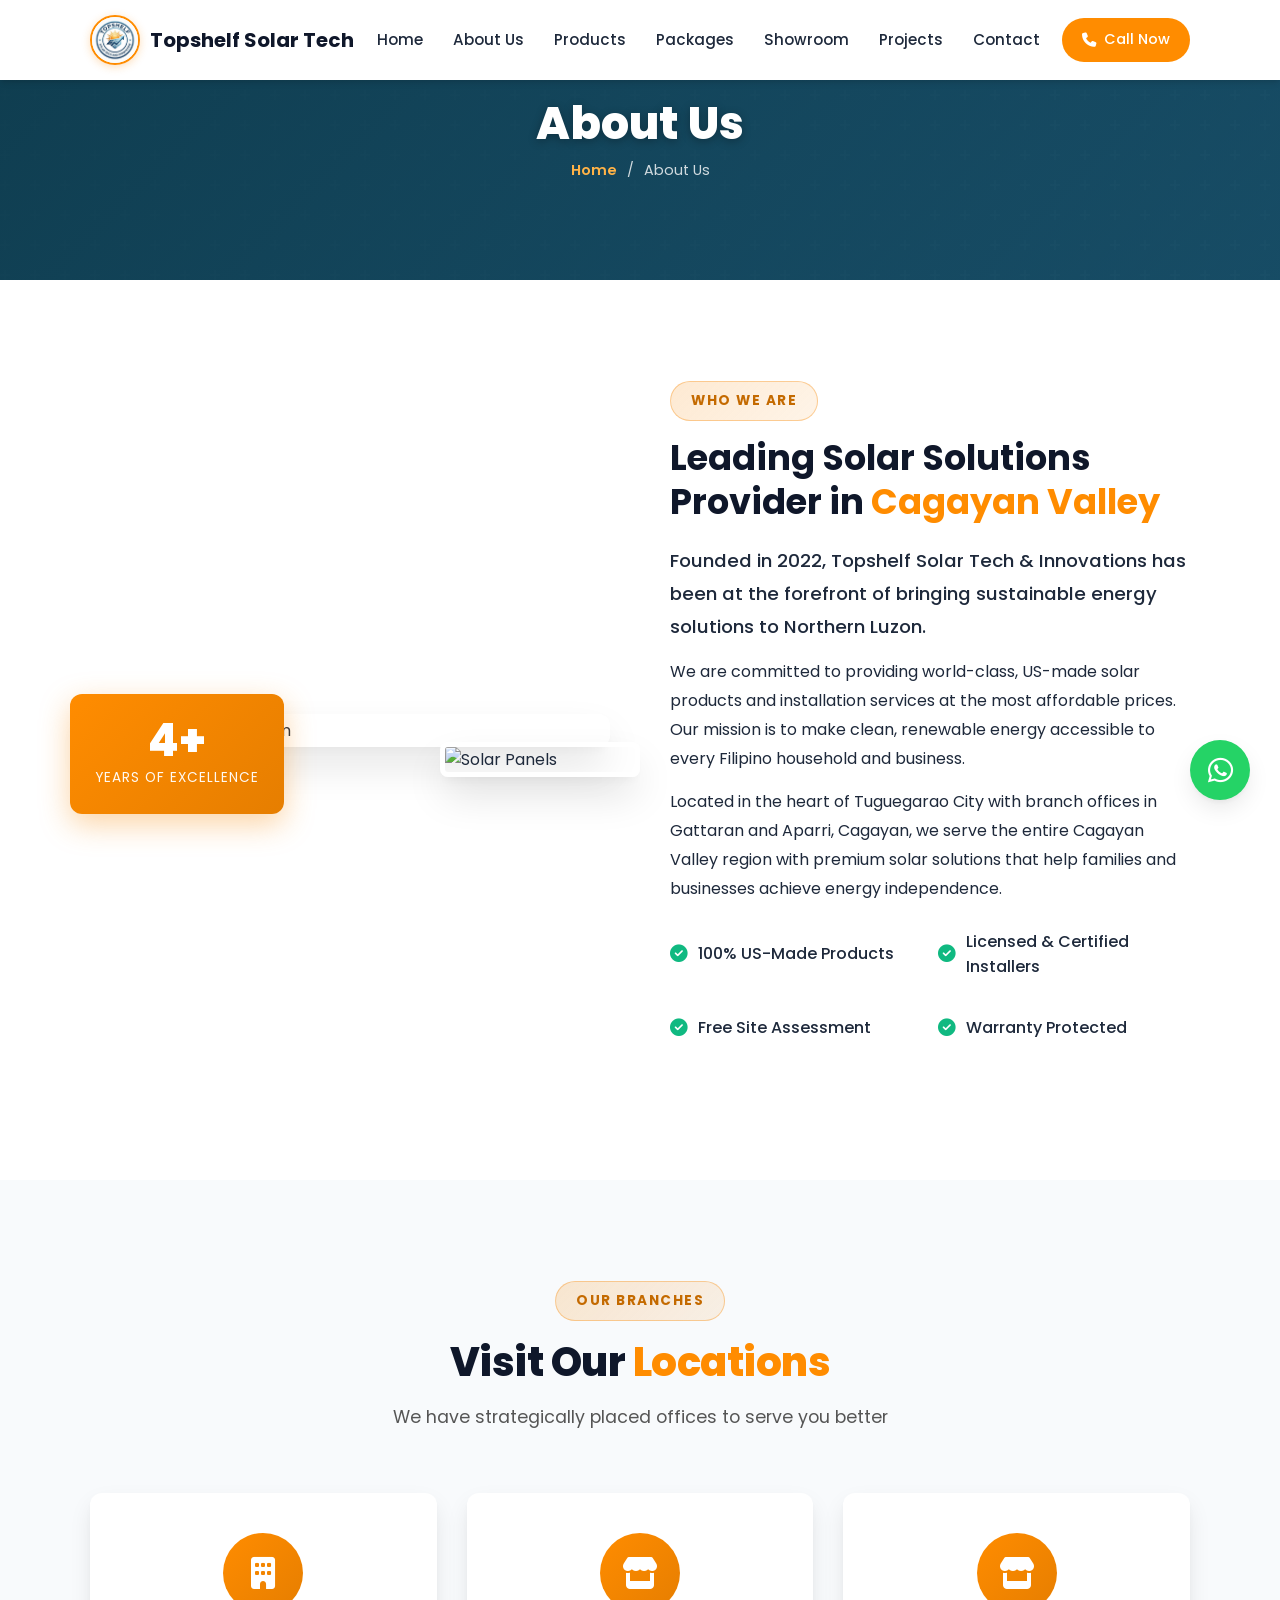
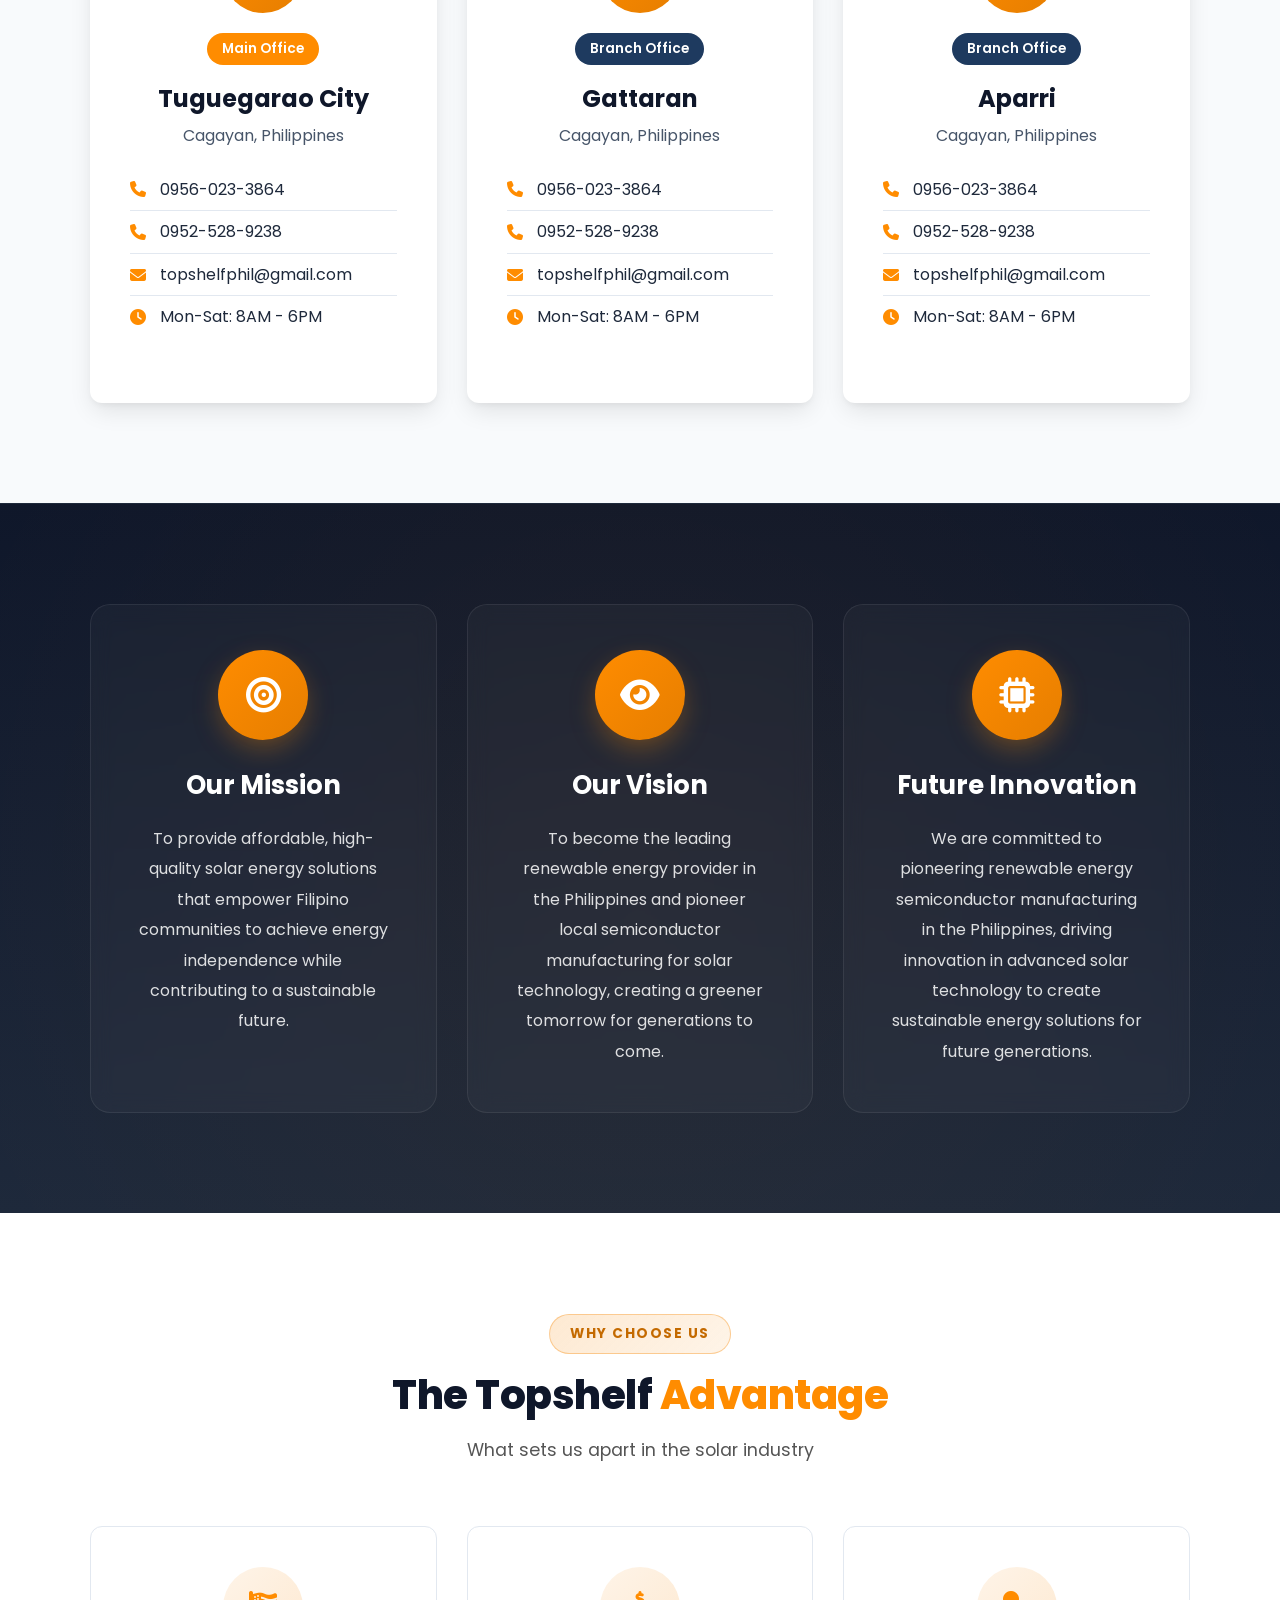
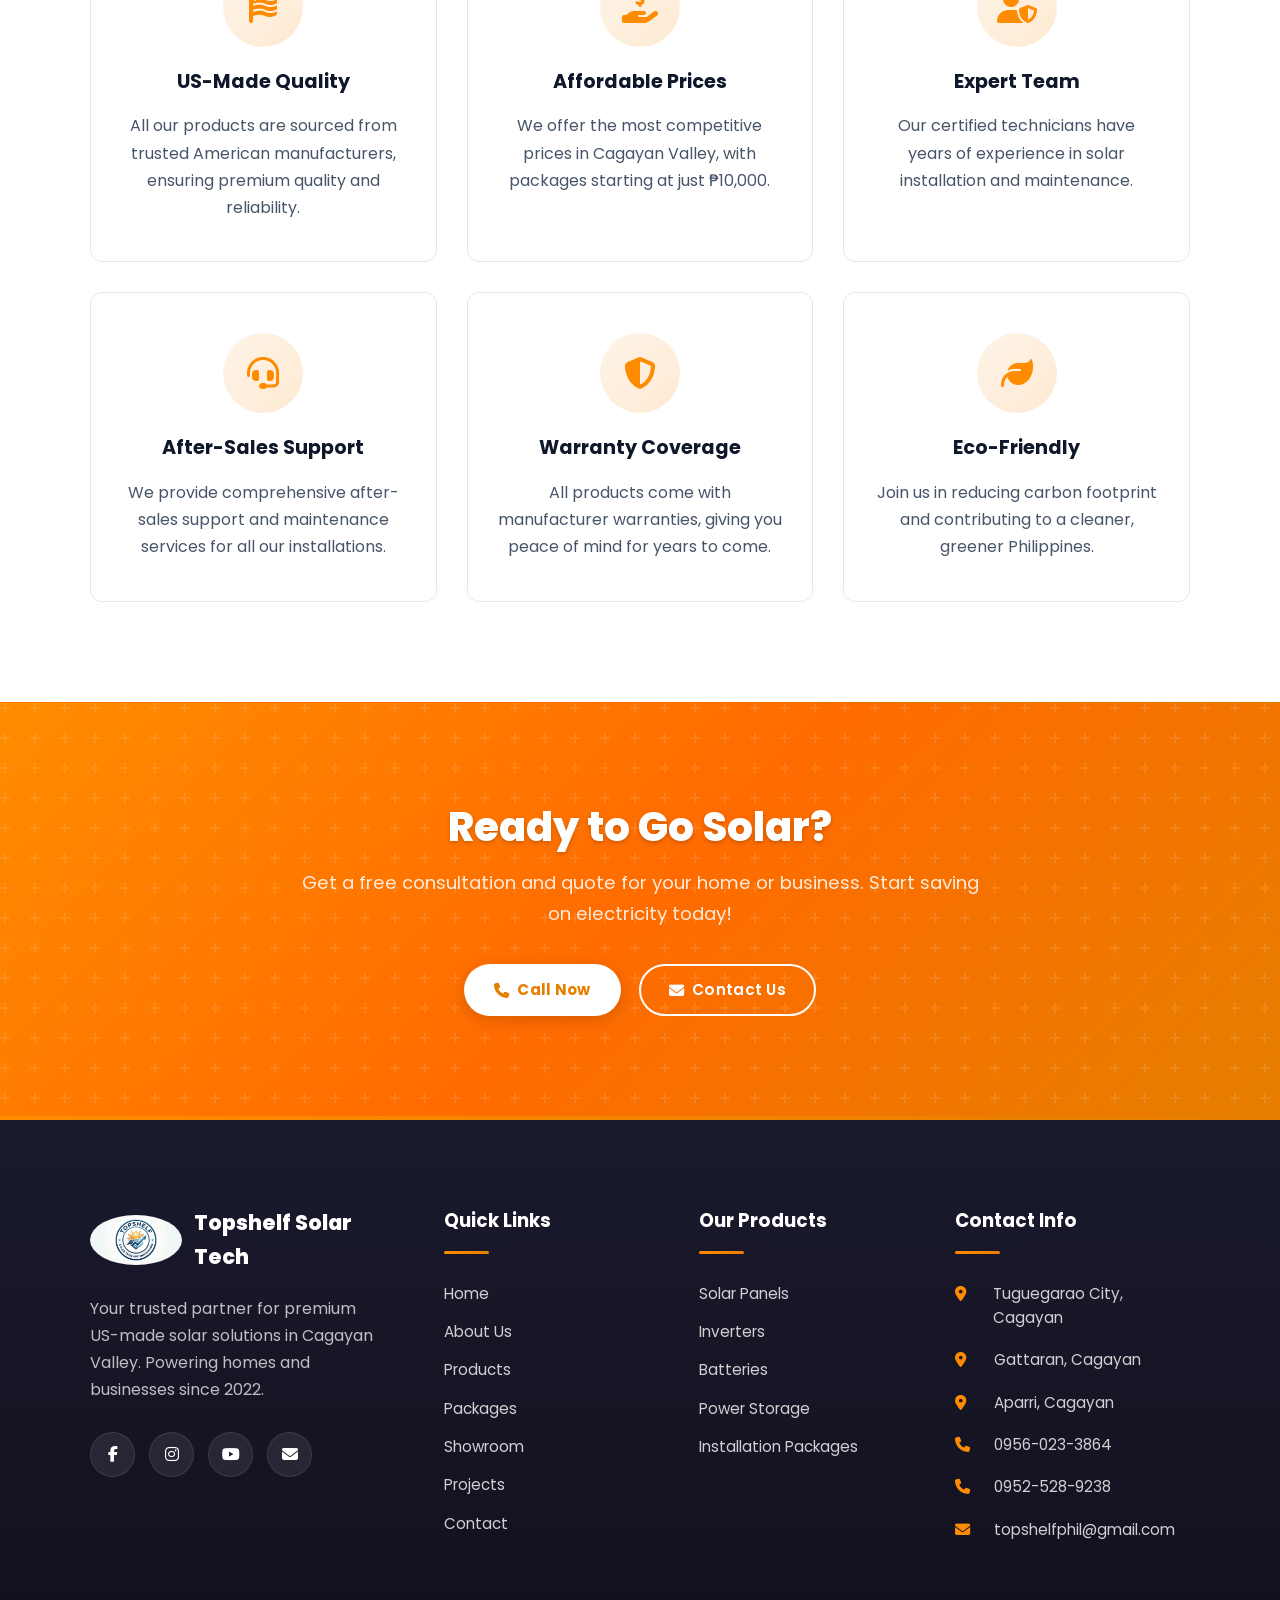
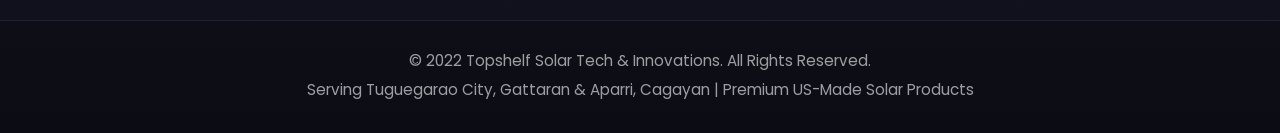
==== commit 664a4340: "Website improvements: remove directions buttons, rephrase future innovation, add package comparison/" ====
--- a/about.html
+++ b/about.html
@@ -130,7 +130,6 @@
                         <li><i class="fas fa-envelope"></i> topshelfphil@gmail.com</li>
                         <li><i class="fas fa-clock"></i> Mon-Sat: 8AM - 6PM</li>
                     </ul>
-                    <a href="contact.html" class="btn btn-primary">Get Directions</a>
                 </div>
                 <div class="location-card-large">
                     <div class="location-icon">
@@ -145,7 +144,6 @@
                         <li><i class="fas fa-envelope"></i> topshelfphil@gmail.com</li>
                         <li><i class="fas fa-clock"></i> Mon-Sat: 8AM - 6PM</li>
                     </ul>
-                    <a href="contact.html" class="btn btn-primary">Get Directions</a>
                 </div>
                 <div class="location-card-large">
                     <div class="location-icon">
@@ -160,7 +158,6 @@
                         <li><i class="fas fa-envelope"></i> topshelfphil@gmail.com</li>
                         <li><i class="fas fa-clock"></i> Mon-Sat: 8AM - 6PM</li>
                     </ul>
-                    <a href="contact.html" class="btn btn-primary">Get Directions</a>
                 </div>
             </div>
         </div>
@@ -189,7 +186,7 @@
                         <i class="fas fa-microchip"></i>
                     </div>
                     <h3>Future Innovation</h3>
-                    <p>We aim to establish renewable energy semiconductor manufacturing capabilities, following industry leaders like <a href="https://www.vse.com/" target="_blank" rel="noopener">VSE Corporation</a>, to bring cutting-edge solar technology to the Philippines.</p>
+                    <p>We are committed to pioneering renewable energy semiconductor manufacturing in the Philippines, driving innovation in advanced solar technology to create sustainable energy solutions for future generations.</p>
                 </div>
             </div>
         </div>
--- a/css/style.css
+++ b/css/style.css
@@ -1,38 +1,71 @@
 /* ================================================
    TOPSHELF SOLAR TECH & INNOVATIONS
-   Main Stylesheet
+   Main Stylesheet - Redesigned
    ================================================ */
 
-/* CSS Variables */
+/* CSS Variables - Enhanced Color Scheme */
 :root {
-    --primary-color: #f7931e;
+    /* Primary Colors - Solar Orange */
+    --primary-color: #ff8c00;
     --primary-dark: #e67e00;
     --primary-light: #ffb347;
-    --secondary-color: #1a5f7a;
-    --secondary-dark: #0d3d4d;
-    --secondary-light: #2980b9;
-    --accent-color: #27ae60;
-    --accent-light: #2ecc71;
-    --dark-color: #1a1a2e;
-    --dark-light: #16213e;
-    --text-color: #2d2d2d;
-    --text-light: #555555;
-    --text-muted: #777777;
+    --primary-rgb: 255, 140, 0;
+    
+    /* Secondary Colors - Deep Blue */
+    --secondary-color: #1e3a5f;
+    --secondary-dark: #0f1f33;
+    --secondary-light: #2c5282;
+    
+    /* Accent Colors */
+    --accent-color: #10b981;
+    --accent-light: #34d399;
+    --accent-dark: #059669;
+    
+    /* Dark Colors */
+    --dark-color: #0f172a;
+    --dark-light: #1e293b;
+    --dark-medium: #334155;
+    
+    /* Text Colors */
+    --text-color: #1e293b;
+    --text-light: #475569;
+    --text-muted: #64748b;
+    --text-dark: #0f172a;
+    
+    /* Light Colors */
     --white: #ffffff;
-    --off-white: #f8f9fa;
-    --light-gray: #e9ecef;
-    --border-color: #dee2e6;
-    --shadow-sm: 0 2px 4px rgba(0,0,0,0.05);
-    --shadow: 0 4px 6px rgba(0,0,0,0.1);
-    --shadow-lg: 0 10px 25px rgba(0,0,0,0.15);
-    --shadow-xl: 0 20px 40px rgba(0,0,0,0.2);
-    --gradient-primary: linear-gradient(135deg, var(--primary-color), var(--primary-dark));
-    --gradient-secondary: linear-gradient(135deg, var(--secondary-color), var(--secondary-dark));
-    --gradient-solar: linear-gradient(135deg, #f7931e, #ffb347, #ffd700);
+    --off-white: #f8fafc;
+    --light-gray: #e2e8f0;
+    --border-color: #cbd5e1;
+    
+    /* Shadows */
+    --shadow-sm: 0 1px 2px rgba(0,0,0,0.05);
+    --shadow: 0 4px 6px -1px rgba(0,0,0,0.1), 0 2px 4px -1px rgba(0,0,0,0.06);
+    --shadow-md: 0 6px 12px -2px rgba(0,0,0,0.1), 0 3px 6px -2px rgba(0,0,0,0.05);
+    --shadow-lg: 0 10px 25px -3px rgba(0,0,0,0.1), 0 4px 6px -2px rgba(0,0,0,0.05);
+    --shadow-xl: 0 20px 40px -5px rgba(0,0,0,0.15), 0 8px 10px -5px rgba(0,0,0,0.04);
+    --shadow-2xl: 0 25px 50px -12px rgba(0,0,0,0.25);
+    --shadow-orange: 0 10px 30px -5px rgba(255, 140, 0, 0.4);
+    
+    /* Gradients */
+    --gradient-primary: linear-gradient(135deg, #ff8c00 0%, #e67e00 100%);
+    --gradient-secondary: linear-gradient(135deg, #1e3a5f 0%, #0f1f33 100%);
+    --gradient-solar: linear-gradient(135deg, #ff8c00, #ffb347, #ffd700);
+    --gradient-dark: linear-gradient(180deg, #0f172a 0%, #1e293b 100%);
+    --gradient-hero: linear-gradient(135deg, rgba(15, 23, 42, 0.92) 0%, rgba(30, 58, 95, 0.85) 100%);
+    
+    /* Border Radius */
     --border-radius: 8px;
-    --border-radius-lg: 16px;
-    --border-radius-xl: 24px;
+    --border-radius-lg: 12px;
+    --border-radius-xl: 20px;
+    --border-radius-2xl: 24px;
+    
+    /* Transitions */
     --transition: all 0.3s ease;
+    --transition-fast: all 0.15s ease;
+    --transition-slow: all 0.5s ease;
+    
+    /* Font */
     --font-primary: 'Poppins', sans-serif;
 }
 
@@ -165,6 +198,25 @@
     box-shadow: var(--shadow);
 }
 
+/* Inner Pages Header - Solid background with dark text from start */
+#header.header-inner {
+    background: var(--white);
+    box-shadow: var(--shadow);
+}
+
+#header.header-inner .logo span {
+    color: var(--dark-color);
+}
+
+#header.header-inner .nav-links a {
+    color: var(--text-color);
+}
+
+#header.header-inner .nav-links a:hover,
+#header.header-inner .nav-links a.active {
+    color: var(--primary-color);
+}
+
 .navbar {
     padding: 15px 0;
 }
@@ -286,12 +338,17 @@
     background: var(--dark-color);
 }
 
+#header.header-inner .menu-toggle span {
+    background: var(--dark-color);
+}
+
 /* Hero Section */
 .hero {
     position: relative;
     height: 100vh;
     min-height: 700px;
     overflow: hidden;
+    background: var(--dark-color);
 }
 
 .hero-slider {
@@ -323,7 +380,7 @@
     left: 0;
     width: 100%;
     height: 100%;
-    background: linear-gradient(135deg, rgba(26, 26, 46, 0.85), rgba(22, 33, 62, 0.7));
+    background: linear-gradient(135deg, rgba(15, 23, 42, 0.9) 0%, rgba(30, 58, 95, 0.8) 50%, rgba(15, 23, 42, 0.85) 100%);
 }
 
 .hero-content {
@@ -334,44 +391,53 @@
     justify-content: center;
     height: 100vh;
     padding-top: 80px;
-    max-width: 700px;
+    max-width: 720px;
 }
 
 .hero-badge {
-    display: inline-block;
-    background: rgba(247, 147, 30, 0.2);
-    color: var(--primary-color);
-    padding: 8px 20px;
+    display: inline-flex;
+    align-items: center;
+    gap: 8px;
+    background: linear-gradient(135deg, rgba(255, 140, 0, 0.15) 0%, rgba(255, 140, 0, 0.08) 100%);
+    color: var(--primary-light);
+    padding: 10px 24px;
     border-radius: 50px;
     font-size: 0.9rem;
-    font-weight: 500;
-    margin-bottom: 20px;
-    border: 1px solid rgba(247, 147, 30, 0.3);
+    font-weight: 600;
+    margin-bottom: 24px;
+    border: 1px solid rgba(255, 140, 0, 0.35);
+    -webkit-backdrop-filter: blur(8px);
+    backdrop-filter: blur(8px);
+    width: fit-content;
+    box-shadow: 0 4px 15px rgba(255, 140, 0, 0.15);
 }
 
 .hero-content h1 {
     font-size: 3.5rem;
     font-weight: 800;
     color: var(--white);
-    line-height: 1.2;
-    margin-bottom: 20px;
+    line-height: 1.15;
+    margin-bottom: 24px;
+    text-shadow: 0 2px 20px rgba(0, 0, 0, 0.3);
 }
 
 .hero-content h1 .highlight {
     color: var(--primary-color);
+    position: relative;
 }
 
 .hero-content p {
-    font-size: 1.2rem;
-    color: rgba(255, 255, 255, 0.95);
-    margin-bottom: 30px;
+    font-size: 1.15rem;
+    color: rgba(255, 255, 255, 0.9);
+    margin-bottom: 32px;
     line-height: 1.8;
+    max-width: 600px;
 }
 
 .hero-buttons {
     display: flex;
-    gap: 15px;
-    margin-bottom: 45px;
+    gap: 16px;
+    margin-bottom: 48px;
     flex-wrap: wrap;
 }
 
@@ -379,56 +445,58 @@
     display: flex;
     align-items: center;
     gap: 0;
-    background: rgba(255, 255, 255, 0.07);
-    border: 1px solid rgba(255, 255, 255, 0.15);
-    border-radius: var(--border-radius-lg);
-    padding: 18px 30px;
-    -webkit-backdrop-filter: blur(6px);
-    backdrop-filter: blur(6px);
+    background: rgba(255, 255, 255, 0.08);
+    border: 1px solid rgba(255, 255, 255, 0.12);
+    border-radius: var(--border-radius-xl);
+    padding: 20px 32px;
+    -webkit-backdrop-filter: blur(12px);
+    backdrop-filter: blur(12px);
     width: fit-content;
+    box-shadow: 0 8px 32px rgba(0, 0, 0, 0.2);
 }
 
 .stat {
     text-align: center;
-    padding: 0 30px;
+    padding: 0 32px;
 }
 
 .stat-value {
     display: flex;
     align-items: baseline;
     justify-content: center;
-    gap: 2px;
+    gap: 3px;
     line-height: 1;
-    margin-bottom: 6px;
+    margin-bottom: 8px;
 }
 
 .stat-number {
-    font-size: 2.4rem;
+    font-size: 2.5rem;
     font-weight: 800;
     color: var(--primary-color);
     line-height: 1;
+    text-shadow: 0 2px 10px rgba(255, 140, 0, 0.3);
 }
 
 .stat-suffix {
-    font-size: 1.4rem;
+    font-size: 1.3rem;
     font-weight: 700;
-    color: var(--primary-color);
+    color: var(--primary-light);
     line-height: 1;
 }
 
 .stat-label {
-    font-size: 0.8rem;
-    color: rgba(255, 255, 255, 0.85);
-    font-weight: 500;
+    font-size: 0.75rem;
+    color: rgba(255, 255, 255, 0.8);
+    font-weight: 600;
     text-transform: uppercase;
-    letter-spacing: 0.5px;
+    letter-spacing: 1px;
     white-space: nowrap;
 }
 
 .stat-divider {
     width: 1px;
-    height: 40px;
-    background: rgba(255, 255, 255, 0.2);
+    height: 45px;
+    background: linear-gradient(180deg, transparent, rgba(255, 255, 255, 0.25), transparent);
     flex-shrink: 0;
 }
 
@@ -448,17 +516,21 @@
     height: 50px;
     border-radius: 50%;
     background: rgba(255, 255, 255, 0.1);
-    border: 1px solid rgba(255, 255, 255, 0.2);
+    border: 1px solid rgba(255, 255, 255, 0.25);
     color: var(--white);
     display: flex;
     align-items: center;
     justify-content: center;
     transition: var(--transition);
+    -webkit-backdrop-filter: blur(8px);
+    backdrop-filter: blur(8px);
 }
 
 .slider-btn:hover {
     background: var(--primary-color);
     border-color: var(--primary-color);
+    transform: scale(1.05);
+    box-shadow: var(--shadow-orange);
 }
 
 .slider-dots {
@@ -505,50 +577,77 @@
     60% { transform: translateY(-5px); }
 }
 
-/* Buttons */
+/* Buttons - Redesigned */
 .btn {
     display: inline-flex;
     align-items: center;
     justify-content: center;
     gap: 10px;
     padding: 14px 32px;
-    font-size: 1rem;
+    font-size: 0.95rem;
     font-weight: 600;
     border-radius: 50px;
     transition: var(--transition);
     cursor: pointer;
+    text-transform: none;
+    letter-spacing: 0.3px;
+    position: relative;
+    overflow: hidden;
 }
 
 .btn-primary {
     background: var(--gradient-primary);
     color: var(--white);
     border: none;
+    box-shadow: 0 4px 15px rgba(255, 140, 0, 0.3);
+}
+
+.btn-primary::before {
+    content: '';
+    position: absolute;
+    top: 0;
+    left: -100%;
+    width: 100%;
+    height: 100%;
+    background: linear-gradient(90deg, transparent, rgba(255,255,255,0.2), transparent);
+    transition: left 0.5s ease;
+}
+
+.btn-primary:hover::before {
+    left: 100%;
 }
 
 .btn-primary:hover {
     transform: translateY(-3px);
-    box-shadow: 0 10px 20px rgba(247, 147, 30, 0.3);
+    box-shadow: 0 12px 30px rgba(255, 140, 0, 0.4);
 }
 
 .btn-outline {
     background: transparent;
     color: var(--white);
-    border: 2px solid var(--white);
+    border: 2px solid rgba(255, 255, 255, 0.8);
+    -webkit-backdrop-filter: blur(4px);
+    backdrop-filter: blur(4px);
 }
 
 .btn-outline:hover {
     background: var(--white);
     color: var(--dark-color);
+    border-color: var(--white);
+    transform: translateY(-3px);
 }
 
 .btn-light {
     background: var(--white);
-    color: var(--primary-color);
+    color: var(--primary-dark);
+    font-weight: 700;
+    border: none;
 }
 
 .btn-light:hover {
     transform: translateY(-3px);
-    box-shadow: var(--shadow-lg);
+    box-shadow: 0 12px 25px rgba(0, 0, 0, 0.15);
+    background: #f8fafc;
 }
 
 .btn-outline-light {
@@ -560,16 +659,50 @@
 .btn-outline-light:hover {
     background: var(--white);
     color: var(--primary-color);
+    transform: translateY(-3px);
+}
+
+.btn-secondary {
+    background: var(--gradient-secondary);
+    color: var(--white);
+    border: none;
+}
+
+.btn-secondary:hover {
+    transform: translateY(-3px);
+    box-shadow: 0 12px 25px rgba(30, 58, 95, 0.3);
 }
 
 .btn-block {
     width: 100%;
 }
 
-/* Features Bar */
+.btn-sm {
+    padding: 10px 22px;
+    font-size: 0.875rem;
+}
+
+.btn-lg {
+    padding: 18px 40px;
+    font-size: 1.05rem;
+}
+
+/* Features Bar - Redesigned */
 .features-bar {
-    background: var(--dark-color);
-    padding: 30px 0;
+    background: linear-gradient(135deg, var(--dark-color) 0%, var(--secondary-dark) 100%);
+    padding: 40px 0;
+    position: relative;
+    overflow: hidden;
+}
+
+.features-bar::before {
+    content: '';
+    position: absolute;
+    top: 0;
+    left: 0;
+    right: 0;
+    height: 3px;
+    background: var(--gradient-primary);
 }
 
 .features-grid {
@@ -581,24 +714,35 @@
 .feature-item {
     display: flex;
     align-items: center;
-    gap: 15px;
-    color: var(--white);
+    gap: 18px;
+    color: var(--white);
+    padding: 10px 0;
 }
 
 .feature-item i {
-    font-size: 2rem;
+    font-size: 2.2rem;
     color: var(--primary-color);
+    width: 50px;
+    height: 50px;
+    display: flex;
+    align-items: center;
+    justify-content: center;
+    background: rgba(255, 140, 0, 0.12);
+    border-radius: 12px;
+    flex-shrink: 0;
 }
 
 .feature-item h4 {
     font-size: 1rem;
-    font-weight: 600;
-    margin-bottom: 2px;
+    font-weight: 700;
+    margin-bottom: 4px;
+    color: var(--white);
 }
 
 .feature-item p {
     font-size: 0.85rem;
-    color: rgba(255, 255, 255, 0.9);
+    color: rgba(255, 255, 255, 0.75);
+    margin: 0;
 }
 
 /* Section Styles */
@@ -608,7 +752,7 @@
 
 .section-header {
     text-align: center;
-    max-width: 700px;
+    max-width: 720px;
     margin: 0 auto 60px;
 }
 
@@ -617,24 +761,32 @@
     color: var(--white);
 }
 
+.section-header.light .section-tag {
+    background: rgba(255, 140, 0, 0.2);
+    color: var(--primary-light);
+    border-color: rgba(255, 140, 0, 0.35);
+}
+
 .section-tag {
     display: inline-block;
-    background: rgba(247, 147, 30, 0.15);
+    background: linear-gradient(135deg, rgba(255, 140, 0, 0.12) 0%, rgba(255, 140, 0, 0.06) 100%);
     color: var(--primary-dark);
-    padding: 8px 20px;
+    padding: 10px 24px;
     border-radius: 50px;
-    font-size: 0.85rem;
-    font-weight: 600;
+    font-size: 0.8rem;
+    font-weight: 700;
     text-transform: uppercase;
-    letter-spacing: 1px;
-    margin-bottom: 15px;
+    letter-spacing: 1.5px;
+    margin-bottom: 18px;
+    border: 1px solid rgba(255, 140, 0, 0.25);
 }
 
 .section-header h2 {
     font-size: 2.5rem;
-    font-weight: 700;
+    font-weight: 800;
     color: var(--dark-color);
-    margin-bottom: 15px;
+    margin-bottom: 18px;
+    line-height: 1.2;
 }
 
 .section-header h2 .highlight {
@@ -648,7 +800,18 @@
 
 /* About Section */
 .about-section {
-    background: var(--off-white);
+    background: linear-gradient(180deg, var(--off-white) 0%, var(--white) 100%);
+    position: relative;
+}
+
+.about-section::before {
+    content: '';
+    position: absolute;
+    top: 0;
+    left: 0;
+    right: 0;
+    height: 4px;
+    background: var(--gradient-primary);
 }
 
 .about-grid {
@@ -664,7 +827,8 @@
 
 .image-main img {
     border-radius: var(--border-radius-lg);
-    box-shadow: var(--shadow-lg);
+    box-shadow: var(--shadow-xl);
+    border: 4px solid var(--white);
 }
 
 .image-secondary {
@@ -675,7 +839,7 @@
     border: 5px solid var(--white);
     border-radius: var(--border-radius);
     overflow: hidden;
-    box-shadow: var(--shadow-lg);
+    box-shadow: var(--shadow-xl);
 }
 
 .experience-badge {
@@ -684,20 +848,29 @@
     left: -20px;
     background: var(--gradient-primary);
     color: var(--white);
-    padding: 20px;
-    border-radius: var(--border-radius);
+    padding: 25px;
+    border-radius: var(--border-radius-lg);
     text-align: center;
-    box-shadow: var(--shadow-lg);
+    box-shadow: var(--shadow-orange);
+    animation: pulse 2s ease-in-out infinite;
+}
+
+@keyframes pulse {
+    0%, 100% { transform: scale(1); }
+    50% { transform: scale(1.05); }
 }
 
 .experience-badge .years {
     display: block;
-    font-size: 2.5rem;
+    font-size: 2.8rem;
     font-weight: 800;
+    line-height: 1;
 }
 
 .experience-badge .text {
     font-size: 0.85rem;
+    text-transform: uppercase;
+    letter-spacing: 1px;
 }
 
 .about-content .section-tag {
@@ -761,87 +934,127 @@
 .location-card {
     flex: 1;
     background: var(--white);
-    padding: 15px 20px;
-    border-radius: var(--border-radius);
+    padding: 20px 25px;
+    border-radius: var(--border-radius-lg);
     border-left: 4px solid var(--primary-color);
+    box-shadow: var(--shadow);
+    transition: var(--transition);
+}
+
+.location-card:hover {
+    transform: translateY(-5px);
+    box-shadow: var(--shadow-lg);
+    border-left-color: var(--secondary-color);
 }
 
 .location-card strong {
     display: block;
-    margin-bottom: 5px;
+    margin-bottom: 8px;
     color: var(--dark-color);
+    font-size: 1.05rem;
 }
 
 .location-card p {
     margin: 0;
     font-size: 0.9rem;
+    color: var(--text-light);
 }
 
 /* Mission & Vision */
 .mission-vision {
-    background: var(--dark-color);
-    padding: 80px 0;
+    background: var(--gradient-dark);
+    padding: 100px 0;
+    position: relative;
+    overflow: hidden;
+}
+
+.mission-vision::before {
+    content: '';
+    position: absolute;
+    top: -50%;
+    left: -50%;
+    width: 200%;
+    height: 200%;
+    background: radial-gradient(circle, rgba(255, 140, 0, 0.05) 0%, transparent 50%);
+    animation: rotate 30s linear infinite;
+}
+
+@keyframes rotate {
+    from { transform: rotate(0deg); }
+    to { transform: rotate(360deg); }
 }
 
 .mv-grid {
     display: grid;
     grid-template-columns: repeat(3, 1fr);
     gap: 30px;
+    position: relative;
+    z-index: 1;
 }
 
 .mv-card {
-    background: rgba(255, 255, 255, 0.05);
-    padding: 40px;
-    border-radius: var(--border-radius-lg);
+    background: rgba(255, 255, 255, 0.03);
+    padding: 45px;
+    border-radius: var(--border-radius-xl);
     text-align: center;
-    border: 1px solid rgba(255, 255, 255, 0.1);
+    border: 1px solid rgba(255, 255, 255, 0.08);
     transition: var(--transition);
+    -webkit-backdrop-filter: blur(10px);
+    backdrop-filter: blur(10px);
 }
 
 .mv-card:hover {
     transform: translateY(-10px);
-    background: rgba(255, 255, 255, 0.1);
+    background: rgba(255, 255, 255, 0.08);
+    border-color: rgba(255, 140, 0, 0.3);
+    box-shadow: 0 25px 50px -12px rgba(0, 0, 0, 0.5);
 }
 
 .mv-icon {
-    width: 80px;
-    height: 80px;
-    margin: 0 auto 20px;
+    width: 90px;
+    height: 90px;
+    margin: 0 auto 25px;
     background: var(--gradient-primary);
     border-radius: 50%;
     display: flex;
     align-items: center;
     justify-content: center;
+    box-shadow: var(--shadow-orange);
 }
 
 .mv-icon i {
-    font-size: 2rem;
+    font-size: 2.2rem;
     color: var(--white);
 }
 
 .mv-card h3 {
-    font-size: 1.5rem;
-    color: var(--white);
-    margin-bottom: 15px;
+    font-size: 1.6rem;
+    color: var(--white);
+    margin-bottom: 18px;
+    font-weight: 700;
 }
 
 .mv-card p {
-    color: rgba(255, 255, 255, 0.9);
-    line-height: 1.8;
+    color: rgba(255, 255, 255, 0.85);
+    line-height: 1.9;
+    font-size: 1rem;
 }
 
 .mv-card a {
     color: var(--primary-color);
-    font-weight: 500;
+    font-weight: 600;
+    transition: var(--transition);
 }
 
 .mv-card a:hover {
+    color: var(--primary-light);
     text-decoration: underline;
 }
 
 /* Products Section */
 .products-section {
     background: var(--white);
+    position: relative;
 }
 
 .products-grid {
@@ -852,123 +1065,159 @@
 
 .product-card {
     background: var(--white);
-    border-radius: var(--border-radius-lg);
+    border-radius: var(--border-radius-xl);
     overflow: hidden;
     box-shadow: var(--shadow);
     transition: var(--transition);
+    border: 1px solid var(--border-color);
 }
 
 .product-card:hover {
-    transform: translateY(-10px);
+    transform: translateY(-12px);
     box-shadow: var(--shadow-xl);
+    border-color: var(--primary-color);
 }
 
 .product-image {
     position: relative;
-    height: 200px;
+    height: 220px;
     overflow: hidden;
+    background: linear-gradient(135deg, var(--off-white), var(--light-gray));
 }
 
 .product-image img {
     width: 100%;
     height: 100%;
     object-fit: cover;
-    transition: var(--transition);
+    transition: transform 0.5s ease;
 }
 
 .product-card:hover .product-image img {
-    transform: scale(1.1);
+    transform: scale(1.15);
 }
 
 .product-badge {
     position: absolute;
     top: 15px;
     left: 15px;
-    background: var(--primary-color);
-    color: var(--white);
-    padding: 5px 15px;
+    background: var(--gradient-primary);
+    color: var(--white);
+    padding: 6px 16px;
     border-radius: 50px;
     font-size: 0.8rem;
-    font-weight: 600;
+    font-weight: 700;
+    box-shadow: var(--shadow-orange);
+    text-transform: uppercase;
+    letter-spacing: 0.5px;
 }
 
 .product-content {
-    padding: 25px;
+    padding: 28px;
 }
 
 .product-content h3 {
-    font-size: 1.3rem;
+    font-size: 1.35rem;
     color: var(--dark-color);
-    margin-bottom: 10px;
+    margin-bottom: 12px;
+    font-weight: 700;
 }
 
 .product-content p {
     color: var(--text-light);
+    font-size: 0.95rem;
+    margin-bottom: 18px;
+    line-height: 1.6;
+}
+
+.product-features {
+    margin-bottom: 22px;
+}
+
+.product-features li {
+    display: flex;
+    align-items: center;
+    gap: 12px;
     font-size: 0.9rem;
-    margin-bottom: 15px;
-}
-
-.product-features {
-    margin-bottom: 20px;
-}
-
-.product-features li {
-    display: flex;
-    align-items: center;
-    gap: 10px;
-    font-size: 0.85rem;
     color: var(--text-color);
-    margin-bottom: 8px;
+    margin-bottom: 10px;
 }
 
 .product-features i {
     color: var(--accent-color);
+    font-size: 0.85rem;
 }
 
 .product-content .btn-outline {
     color: var(--primary-color);
     border-color: var(--primary-color);
-    padding: 10px 25px;
+    padding: 12px 28px;
     font-size: 0.9rem;
+    font-weight: 600;
 }
 
 .product-content .btn-outline:hover {
-    background: var(--primary-color);
-    color: var(--white);
+    background: var(--gradient-primary);
+    color: var(--white);
+    border-color: transparent;
+    box-shadow: var(--shadow-orange);
 }
 
 /* Packages Section */
 .packages-section {
-    background: linear-gradient(135deg, var(--secondary-dark), var(--dark-color));
+    background: var(--gradient-dark);
     padding: 100px 0;
+    position: relative;
+    overflow: hidden;
+}
+
+.packages-section::before {
+    content: '';
+    position: absolute;
+    top: 0;
+    left: 0;
+    right: 0;
+    bottom: 0;
+    background: url("data:image/svg+xml,%3Csvg width='60' height='60' viewBox='0 0 60 60' xmlns='http://www.w3.org/2000/svg'%3E%3Cg fill='none' fill-rule='evenodd'%3E%3Cg fill='%23ffffff' fill-opacity='0.02'%3E%3Cpath d='M36 34v-4h-2v4h-4v2h4v4h2v-4h4v-2h-4zm0-30V0h-2v4h-4v2h4v4h2V6h4V4h-4zM6 34v-4H4v4H0v2h4v4h2v-4h4v-2H6zM6 4V0H4v4H0v2h4v4h2V6h4V4H6z'/%3E%3C/g%3E%3C/g%3E%3C/svg%3E");
+    pointer-events: none;
 }
 
 .package-tabs {
     display: flex;
     justify-content: center;
-    gap: 10px;
-    margin-bottom: 40px;
+    gap: 15px;
+    margin-bottom: 50px;
+    position: relative;
+    z-index: 1;
 }
 
 .tab-btn {
-    padding: 12px 30px;
+    padding: 14px 35px;
     font-size: 1rem;
-    font-weight: 600;
-    color: var(--white);
-    background: rgba(255, 255, 255, 0.1);
-    border: 1px solid rgba(255, 255, 255, 0.2);
+    font-weight: 700;
+    color: var(--white);
+    background: rgba(255, 255, 255, 0.08);
+    border: 2px solid rgba(255, 255, 255, 0.15);
     border-radius: 50px;
     transition: var(--transition);
-}
-
-.tab-btn:hover,
+    text-transform: uppercase;
+    letter-spacing: 1px;
+}
+
+.tab-btn:hover {
+    background: rgba(255, 140, 0, 0.2);
+    border-color: rgba(255, 140, 0, 0.4);
+}
+
 .tab-btn.active {
-    background: var(--primary-color);
-    border-color: var(--primary-color);
+    background: var(--gradient-primary);
+    border-color: transparent;
+    box-shadow: var(--shadow-orange);
 }
 
 .tab-content {
     display: none;
+    position: relative;
+    z-index: 1;
 }
 
 .tab-content.active {
@@ -989,26 +1238,30 @@
 
 .package-card {
     background: var(--white);
-    border-radius: var(--border-radius-lg);
+    border-radius: var(--border-radius-xl);
     overflow: hidden;
     transition: var(--transition);
     position: relative;
+    border: 2px solid transparent;
 }
 
 .package-card:hover {
-    transform: translateY(-10px);
-    box-shadow: var(--shadow-xl);
+    transform: translateY(-12px);
+    box-shadow: 0 25px 60px -15px rgba(0, 0, 0, 0.4);
+    border-color: var(--primary-color);
 }
 
 .package-card.featured,
 .package-card.premium {
     transform: scale(1.05);
     z-index: 1;
+    border-color: var(--primary-color);
 }
 
 .package-card.featured:hover,
 .package-card.premium:hover {
-    transform: scale(1.05) translateY(-10px);
+    transform: scale(1.05) translateY(-12px);
+    box-shadow: var(--shadow-orange);
 }
 
 .featured-badge {
@@ -1019,21 +1272,36 @@
     background: var(--gradient-primary);
     color: var(--white);
     text-align: center;
-    padding: 8px;
+    padding: 10px;
     font-size: 0.85rem;
-    font-weight: 600;
+    font-weight: 700;
+    text-transform: uppercase;
+    letter-spacing: 1px;
 }
 
 .package-header {
     background: var(--gradient-secondary);
-    padding: 30px 25px;
+    padding: 35px 25px;
     text-align: center;
     color: var(--white);
+    position: relative;
+    overflow: hidden;
+}
+
+.package-header::before {
+    content: '';
+    position: absolute;
+    top: -50%;
+    right: -50%;
+    width: 100%;
+    height: 100%;
+    background: radial-gradient(circle, rgba(255, 255, 255, 0.1) 0%, transparent 60%);
 }
 
 .package-card.featured .package-header,
 .package-card.premium .package-header {
-    padding-top: 50px;
+    padding-top: 55px;
+    background: var(--gradient-primary);
 }
 
 .package-name {
@@ -1041,44 +1309,49 @@
     font-size: 0.9rem;
     text-transform: uppercase;
     letter-spacing: 2px;
-    margin-bottom: 10px;
-    opacity: 0.9;
+    margin-bottom: 12px;
+    opacity: 0.95;
+    font-weight: 600;
 }
 
 .package-price {
-    margin-bottom: 10px;
+    margin-bottom: 12px;
 }
 
 .package-price .currency {
     font-size: 1.5rem;
     vertical-align: top;
+    font-weight: 600;
 }
 
 .package-price .amount {
-    font-size: 3rem;
+    font-size: 3.2rem;
     font-weight: 800;
+    line-height: 1;
 }
 
 .package-watts {
-    font-size: 0.9rem;
+    font-size: 0.95rem;
     opacity: 0.9;
+    font-weight: 500;
 }
 
 .package-body {
-    padding: 30px 25px;
+    padding: 35px 25px;
 }
 
 .package-features {
-    margin-bottom: 20px;
+    margin-bottom: 22px;
 }
 
 .package-features li {
     display: flex;
     align-items: center;
-    gap: 12px;
-    padding: 10px 0;
+    gap: 14px;
+    padding: 12px 0;
     border-bottom: 1px solid var(--light-gray);
-    font-size: 0.9rem;
+    font-size: 0.95rem;
+    color: var(--text-color);
 }
 
 .package-features li:last-child {
@@ -1088,17 +1361,19 @@
 .package-features i {
     color: var(--primary-color);
     width: 20px;
+    font-size: 0.9rem;
 }
 
 .package-note {
     display: flex;
     align-items: center;
-    gap: 10px;
-    background: rgba(247, 147, 30, 0.1);
-    padding: 12px 15px;
+    gap: 12px;
+    background: linear-gradient(135deg, rgba(255, 140, 0, 0.1) 0%, rgba(255, 140, 0, 0.05) 100%);
+    padding: 14px 18px;
     border-radius: var(--border-radius);
-    margin-bottom: 20px;
-    font-size: 0.85rem;
+    margin-bottom: 22px;
+    font-size: 0.9rem;
+    border-left: 3px solid var(--primary-color);
 }
 
 .package-note i {
@@ -1107,103 +1382,117 @@
 
 .package-body .btn {
     width: 100%;
+    padding: 14px;
+    font-weight: 700;
 }
 
 .wire-notice {
     display: flex;
     align-items: center;
     justify-content: center;
-    gap: 15px;
-    background: rgba(255, 255, 255, 0.1);
-    padding: 20px 30px;
-    border-radius: var(--border-radius);
-    margin-top: 40px;
-    color: var(--white);
+    gap: 18px;
+    background: rgba(255, 255, 255, 0.08);
+    padding: 25px 35px;
+    border-radius: var(--border-radius-lg);
+    margin-top: 50px;
+    color: var(--white);
+    border: 1px solid rgba(255, 255, 255, 0.1);
+    -webkit-backdrop-filter: blur(10px);
+    backdrop-filter: blur(10px);
 }
 
 .wire-notice i {
-    font-size: 1.5rem;
+    font-size: 1.8rem;
     color: var(--primary-color);
 }
 
 /* Commercial Tab */
 .commercial-content {
-    max-width: 800px;
+    max-width: 900px;
     margin: 0 auto;
 }
 
 .commercial-card {
     background: var(--white);
-    border-radius: var(--border-radius-lg);
-    padding: 50px;
+    border-radius: var(--border-radius-xl);
+    padding: 60px;
     text-align: center;
+    box-shadow: var(--shadow-xl);
 }
 
 .commercial-icon {
-    width: 100px;
-    height: 100px;
+    width: 110px;
+    height: 110px;
     background: var(--gradient-primary);
     border-radius: 50%;
     display: flex;
     align-items: center;
     justify-content: center;
-    margin: 0 auto 25px;
+    margin: 0 auto 30px;
+    box-shadow: var(--shadow-orange);
 }
 
 .commercial-icon i {
-    font-size: 2.5rem;
+    font-size: 2.8rem;
     color: var(--white);
 }
 
 .commercial-card h3 {
-    font-size: 1.8rem;
+    font-size: 2rem;
     color: var(--dark-color);
-    margin-bottom: 15px;
+    margin-bottom: 18px;
+    font-weight: 700;
 }
 
 .commercial-card > p {
     color: var(--text-light);
-    margin-bottom: 30px;
+    margin-bottom: 35px;
+    font-size: 1.1rem;
 }
 
 .commercial-features {
     display: inline-block;
     text-align: left;
-    margin-bottom: 30px;
+    margin-bottom: 35px;
 }
 
 .commercial-features li {
     display: flex;
     align-items: center;
-    gap: 10px;
-    padding: 8px 0;
-    font-size: 1rem;
+    gap: 12px;
+    padding: 10px 0;
+    font-size: 1.05rem;
+    color: var(--text-color);
 }
 
 .commercial-features i {
     color: var(--accent-color);
+    font-size: 1rem;
 }
 
 .commercial-cta {
-    background: var(--off-white);
-    padding: 30px;
-    border-radius: var(--border-radius);
+    background: linear-gradient(135deg, var(--off-white) 0%, rgba(255, 140, 0, 0.05) 100%);
+    padding: 35px;
+    border-radius: var(--border-radius-lg);
+    border: 1px solid rgba(255, 140, 0, 0.15);
 }
 
 .commercial-cta p {
-    margin-bottom: 15px;
-    font-weight: 500;
+    margin-bottom: 18px;
+    font-weight: 600;
+    color: var(--dark-color);
+    font-size: 1.1rem;
 }
 
 .contact-buttons {
     display: flex;
-    gap: 15px;
+    gap: 18px;
     justify-content: center;
 }
 
 /* Showroom Section */
 .showroom-section {
-    background: var(--off-white);
+    background: linear-gradient(180deg, var(--off-white) 0%, var(--white) 100%);
 }
 
 .showroom-grid {
@@ -1214,9 +1503,16 @@
 
 .showroom-card {
     background: var(--white);
-    border-radius: var(--border-radius-lg);
-    padding: 30px;
+    border-radius: var(--border-radius-xl);
+    padding: 35px;
     box-shadow: var(--shadow);
+    border: 1px solid var(--border-color);
+    transition: var(--transition);
+}
+
+.showroom-card:hover {
+    box-shadow: var(--shadow-lg);
+    border-color: rgba(255, 140, 0, 0.2);
 }
 
 .showroom-card.full-width {
@@ -1226,14 +1522,16 @@
 .showroom-card h3 {
     display: flex;
     align-items: center;
-    gap: 10px;
-    font-size: 1.3rem;
+    gap: 12px;
+    font-size: 1.4rem;
     color: var(--dark-color);
-    margin-bottom: 25px;
+    margin-bottom: 28px;
+    font-weight: 700;
 }
 
 .showroom-card h3 i {
     color: var(--primary-color);
+    font-size: 1.2rem;
 }
 
 /* Solar Diagram */
@@ -1515,6 +1813,7 @@
 /* Projects Section */
 .projects-section {
     background: var(--white);
+    position: relative;
 }
 
 .featured-project {
@@ -1522,9 +1821,11 @@
     grid-template-columns: 1.2fr 1fr;
     gap: 40px;
     margin-bottom: 60px;
-    background: var(--off-white);
+    background: linear-gradient(135deg, var(--off-white) 0%, rgba(255, 140, 0, 0.05) 100%);
     border-radius: var(--border-radius-xl);
     overflow: hidden;
+    box-shadow: var(--shadow-lg);
+    border: 1px solid var(--border-color);
 }
 
 .project-images {
@@ -1533,12 +1834,18 @@
 
 .main-image {
     position: relative;
+    overflow: hidden;
 }
 
 .main-image img {
     width: 100%;
-    height: 400px;
+    height: 420px;
     object-fit: cover;
+    transition: transform 0.5s ease;
+}
+
+.featured-project:hover .main-image img {
+    transform: scale(1.05);
 }
 
 .project-badge {
@@ -1547,9 +1854,13 @@
     left: 20px;
     background: var(--gradient-primary);
     color: var(--white);
-    padding: 10px 20px;
+    padding: 12px 24px;
     border-radius: 50px;
-    font-weight: 600;
+    font-weight: 700;
+    box-shadow: var(--shadow-orange);
+    text-transform: uppercase;
+    letter-spacing: 0.5px;
+    font-size: 0.85rem;
 }
 
 .thumbnail-gallery {
@@ -1645,20 +1956,21 @@
 
 .project-card {
     position: relative;
-    border-radius: var(--border-radius-lg);
+    border-radius: var(--border-radius-xl);
     overflow: hidden;
-    height: 280px;
+    height: 300px;
+    box-shadow: var(--shadow);
 }
 
 .project-card img {
     width: 100%;
     height: 100%;
     object-fit: cover;
-    transition: var(--transition);
+    transition: transform 0.5s ease;
 }
 
 .project-card:hover img {
-    transform: scale(1.1);
+    transform: scale(1.15);
 }
 
 .project-overlay {
@@ -1666,10 +1978,10 @@
     bottom: 0;
     left: 0;
     right: 0;
-    background: linear-gradient(transparent, rgba(0,0,0,0.9));
-    padding: 30px 20px 20px;
-    color: var(--white);
-    transform: translateY(20px);
+    background: linear-gradient(transparent, rgba(15, 23, 42, 0.95));
+    padding: 35px 22px 22px;
+    color: var(--white);
+    transform: translateY(30px);
     opacity: 0;
     transition: var(--transition);
 }
@@ -1680,42 +1992,68 @@
 }
 
 .project-overlay h4 {
-    font-size: 1.1rem;
-    margin-bottom: 5px;
+    font-size: 1.15rem;
+    margin-bottom: 8px;
+    font-weight: 700;
 }
 
 .project-overlay p {
-    font-size: 0.85rem;
-    opacity: 0.8;
-    margin-bottom: 10px;
+    font-size: 0.9rem;
+    opacity: 0.85;
+    margin-bottom: 12px;
 }
 
 .project-type {
     display: inline-block;
-    background: var(--primary-color);
-    padding: 5px 12px;
+    background: var(--gradient-primary);
+    padding: 6px 15px;
     border-radius: 50px;
     font-size: 0.8rem;
-    font-weight: 500;
+    font-weight: 600;
+    text-transform: uppercase;
+    letter-spacing: 0.5px;
 }
 
 /* Testimonials */
 .testimonials-section {
-    background: var(--secondary-dark);
-    padding: 80px 0;
+    background: var(--gradient-dark);
+    padding: 100px 0;
+    position: relative;
+    overflow: hidden;
+}
+
+.testimonials-section::before {
+    content: '';
+    position: absolute;
+    top: 0;
+    left: 0;
+    right: 0;
+    bottom: 0;
+    background: radial-gradient(circle at 20% 80%, rgba(255, 140, 0, 0.1) 0%, transparent 50%),
+                radial-gradient(circle at 80% 20%, rgba(30, 58, 95, 0.2) 0%, transparent 50%);
+    pointer-events: none;
 }
 
 .testimonials-slider {
     display: grid;
     grid-template-columns: repeat(3, 1fr);
     gap: 30px;
+    position: relative;
+    z-index: 1;
 }
 
 .testimonial-card {
     background: var(--white);
-    padding: 35px;
-    border-radius: var(--border-radius-lg);
+    padding: 40px;
+    border-radius: var(--border-radius-xl);
     position: relative;
+    box-shadow: var(--shadow-lg);
+    transition: var(--transition);
+}
+
+.testimonial-card:hover {
+    transform: translateY(-8px);
+    box-shadow: var(--shadow-xl);
 }
 
 .testimonial-card::before {
@@ -1724,25 +2062,26 @@
     top: 20px;
     right: 25px;
     font-size: 5rem;
-    color: var(--light-gray);
+    color: rgba(255, 140, 0, 0.1);
     font-family: serif;
     line-height: 1;
 }
 
 .stars {
-    margin-bottom: 15px;
+    margin-bottom: 18px;
 }
 
 .stars i {
     color: #ffc107;
-    font-size: 1rem;
+    font-size: 1.1rem;
+    margin-right: 2px;
 }
 
 .testimonial-card > p {
     color: var(--text-color);
-    font-size: 1rem;
-    line-height: 1.8;
-    margin-bottom: 20px;
+    font-size: 1.05rem;
+    line-height: 1.9;
+    margin-bottom: 25px;
 }
 
 .customer {
@@ -1752,24 +2091,27 @@
 }
 
 .customer-avatar {
-    width: 50px;
-    height: 50px;
+    width: 55px;
+    height: 55px;
     background: var(--gradient-primary);
     border-radius: 50%;
     display: flex;
     align-items: center;
     justify-content: center;
     color: var(--white);
-    font-weight: 600;
+    font-weight: 700;
+    font-size: 1.1rem;
+    box-shadow: var(--shadow-orange);
 }
 
 .customer-info strong {
     display: block;
     color: var(--dark-color);
+    font-size: 1.05rem;
 }
 
 .customer-info span {
-    font-size: 0.85rem;
+    font-size: 0.9rem;
     color: var(--text-light);
 }
 
@@ -1946,36 +2288,54 @@
 /* CTA Section */
 .cta-section {
     background: var(--gradient-primary);
-    padding: 80px 0;
+    padding: 100px 0;
+    position: relative;
+    overflow: hidden;
+}
+
+.cta-section::before {
+    content: '';
+    position: absolute;
+    top: 0;
+    left: 0;
+    right: 0;
+    bottom: 0;
+    background: url("data:image/svg+xml,%3Csvg width='60' height='60' viewBox='0 0 60 60' xmlns='http://www.w3.org/2000/svg'%3E%3Cg fill='none' fill-rule='evenodd'%3E%3Cg fill='%23ffffff' fill-opacity='0.08'%3E%3Cpath d='M36 34v-4h-2v4h-4v2h4v4h2v-4h4v-2h-4zm0-30V0h-2v4h-4v2h4v4h2V6h4V4h-4zM6 34v-4H4v4H0v2h4v4h2v-4h4v-2H6zM6 4V0H4v4H0v2h4v4h2V6h4V4H6z'/%3E%3C/g%3E%3C/g%3E%3C/svg%3E");
+    pointer-events: none;
 }
 
 .cta-content {
     text-align: center;
-    max-width: 600px;
+    max-width: 700px;
     margin: 0 auto;
+    position: relative;
+    z-index: 1;
 }
 
 .cta-content h2 {
-    font-size: 2.5rem;
-    color: var(--white);
-    margin-bottom: 15px;
+    font-size: 2.8rem;
+    color: var(--white);
+    margin-bottom: 18px;
+    font-weight: 800;
+    text-shadow: 0 2px 10px rgba(0, 0, 0, 0.2);
 }
 
 .cta-content p {
-    font-size: 1.1rem;
-    color: rgba(255, 255, 255, 0.9);
-    margin-bottom: 30px;
+    font-size: 1.2rem;
+    color: rgba(255, 255, 255, 0.95);
+    margin-bottom: 35px;
+    line-height: 1.7;
 }
 
 .cta-buttons {
     display: flex;
     justify-content: center;
-    gap: 15px;
+    gap: 18px;
 }
 
 /* Contact Section */
 .contact-section {
-    background: var(--white);
+    background: linear-gradient(180deg, var(--white) 0%, var(--off-white) 100%);
 }
 
 .contact-grid {
@@ -1988,98 +2348,110 @@
 .contact-info {
     display: flex;
     flex-direction: column;
-    gap: 20px;
+    gap: 22px;
 }
 
 .info-card {
     display: flex;
     align-items: flex-start;
-    gap: 20px;
-    padding: 25px;
-    background: var(--off-white);
-    border-radius: var(--border-radius);
+    gap: 22px;
+    padding: 28px;
+    background: var(--white);
+    border-radius: var(--border-radius-lg);
     transition: var(--transition);
+    border: 1px solid var(--border-color);
+    box-shadow: var(--shadow);
 }
 
 .info-card:hover {
     transform: translateX(10px);
-    box-shadow: var(--shadow);
+    box-shadow: var(--shadow-lg);
+    border-color: var(--primary-color);
 }
 
 .info-icon {
-    width: 55px;
-    height: 55px;
+    width: 60px;
+    height: 60px;
     background: var(--gradient-primary);
     border-radius: 50%;
     display: flex;
     align-items: center;
     justify-content: center;
     flex-shrink: 0;
+    box-shadow: var(--shadow-orange);
 }
 
 .info-icon i {
-    font-size: 1.3rem;
+    font-size: 1.4rem;
     color: var(--white);
 }
 
 .info-content h4 {
-    font-size: 1.1rem;
+    font-size: 1.15rem;
     color: var(--dark-color);
-    margin-bottom: 5px;
+    margin-bottom: 8px;
+    font-weight: 700;
 }
 
 .info-content p {
     color: var(--text-light);
-    line-height: 1.6;
+    line-height: 1.7;
 }
 
 .info-content a {
     color: var(--primary-color);
+    font-weight: 500;
 }
 
 .info-content a:hover {
     text-decoration: underline;
+    color: var(--primary-dark);
 }
 
 /* Contact Form */
 .contact-form-wrapper {
-    background: var(--off-white);
-    padding: 40px;
-    border-radius: var(--border-radius-lg);
+    background: var(--white);
+    padding: 45px;
+    border-radius: var(--border-radius-xl);
+    box-shadow: var(--shadow-lg);
+    border: 1px solid var(--border-color);
 }
 
 .contact-form h3 {
-    font-size: 1.5rem;
+    font-size: 1.6rem;
     color: var(--dark-color);
-    margin-bottom: 25px;
+    margin-bottom: 28px;
+    font-weight: 700;
 }
 
 .form-row {
     display: grid;
     grid-template-columns: 1fr 1fr;
-    gap: 20px;
+    gap: 22px;
 }
 
 .form-group {
-    margin-bottom: 20px;
+    margin-bottom: 22px;
 }
 
 .form-group label {
     display: block;
-    font-weight: 500;
+    font-weight: 600;
     color: var(--text-color);
-    margin-bottom: 8px;
+    margin-bottom: 10px;
+    font-size: 0.95rem;
 }
 
 .form-group input,
 .form-group select,
 .form-group textarea {
     width: 100%;
-    padding: 14px 18px;
-    border: 1px solid var(--border-color);
+    padding: 15px 20px;
+    border: 2px solid var(--border-color);
     border-radius: var(--border-radius);
     background: var(--white);
     transition: var(--transition);
+    font-size: 1rem;
 }
 
 .form-group input:focus,
@@ -2087,22 +2459,23 @@
 .form-group textarea:focus {
     outline: none;
     border-color: var(--primary-color);
-    box-shadow: 0 0 0 3px rgba(247, 147, 30, 0.1);
+    box-shadow: 0 0 0 4px rgba(255, 140, 0, 0.1);
 }
 
 .form-group textarea {
     resize: vertical;
-    min-height: 120px;
+    min-height: 130px;
 }
 
 /* Map */
 .map-container h3 {
     display: flex;
     align-items: center;
-    gap: 10px;
-    font-size: 1.3rem;
+    gap: 12px;
+    font-size: 1.4rem;
     color: var(--dark-color);
-    margin-bottom: 20px;
+    margin-bottom: 22px;
+    font-weight: 700;
 }
 
 .map-container h3 i {
@@ -2110,9 +2483,10 @@
 }
 
 .map-wrapper {
-    border-radius: var(--border-radius-lg);
+    border-radius: var(--border-radius-xl);
     overflow: hidden;
-    box-shadow: var(--shadow);
+    box-shadow: var(--shadow-lg);
+    border: 4px solid var(--white);
 }
 
 .map-wrapper iframe {
@@ -2121,69 +2495,84 @@
 
 /* Footer */
 .footer {
-    background: var(--dark-color);
-    color: var(--white);
+    background: var(--gradient-dark);
+    color: var(--white);
+    position: relative;
+}
+
+.footer::before {
+    content: '';
+    position: absolute;
+    top: 0;
+    left: 0;
+    right: 0;
+    height: 4px;
+    background: var(--gradient-primary);
 }
 
 .footer-top {
-    padding: 80px 0 50px;
+    padding: 90px 0 60px;
 }
 
 .footer-grid {
     display: grid;
     grid-template-columns: 1.5fr 1fr 1fr 1.2fr;
-    gap: 50px;
+    gap: 60px;
 }
 
 .footer-logo {
     display: flex;
     align-items: center;
-    gap: 10px;
-    margin-bottom: 20px;
+    gap: 12px;
+    margin-bottom: 22px;
 }
 
 .footer-logo img {
+    height: 50px;
+}
+
+.footer-logo span {
+    font-size: 1.3rem;
+    font-weight: 800;
+}
+
+.footer-about p {
+    color: rgba(255, 255, 255, 0.8);
+    margin-bottom: 28px;
+    line-height: 1.9;
+}
+
+.social-links {
+    display: flex;
+    gap: 14px;
+}
+
+.social-links a {
+    width: 45px;
     height: 45px;
-}
-
-.footer-logo span {
-    font-size: 1.2rem;
-    font-weight: 700;
-}
-
-.footer-about p {
-    color: rgba(255, 255, 255, 0.85);
-    margin-bottom: 25px;
-    line-height: 1.8;
-}
-
-.social-links {
-    display: flex;
-    gap: 12px;
-}
-
-.social-links a {
-    width: 40px;
-    height: 40px;
-    background: rgba(255, 255, 255, 0.1);
+    background: rgba(255, 255, 255, 0.08);
     border-radius: 50%;
     display: flex;
     align-items: center;
     justify-content: center;
     transition: var(--transition);
+    border: 1px solid rgba(255, 255, 255, 0.1);
 }
 
 .social-links a:hover {
-    background: var(--primary-color);
-    transform: translateY(-3px);
+    background: var(--gradient-primary);
+    transform: translateY(-5px);
+    border-color: transparent;
+    box-shadow: var(--shadow-orange);
 }
 
 .footer-links h4,
 .footer-contact h4 {
-    font-size: 1.1rem;
-    margin-bottom: 25px;
+    font-size: 1.15rem;
+    margin-bottom: 28px;
     position: relative;
-    padding-bottom: 15px;
+    padding-bottom: 18px;
+    font-weight: 700;
 }
 
 .footer-links h4::after,
@@ -2192,33 +2581,35 @@
     position: absolute;
     bottom: 0;
     left: 0;
-    width: 40px;
+    width: 45px;
     height: 3px;
-    background: var(--primary-color);
+    background: var(--gradient-primary);
+    border-radius: 2px;
 }
 
 .footer-links ul li {
-    margin-bottom: 12px;
+    margin-bottom: 14px;
 }
 
 .footer-links ul a {
-    color: rgba(255, 255, 255, 0.85);
-    display: flex;
-    align-items: center;
-    gap: 8px;
+    color: rgba(255, 255, 255, 0.8);
+    display: flex;
+    align-items: center;
+    gap: 10px;
+    transition: var(--transition);
 }
 
 .footer-links ul a:hover {
     color: var(--primary-color);
-    padding-left: 5px;
+    padding-left: 8px;
 }
 
 .footer-contact ul li {
     display: flex;
     align-items: flex-start;
-    gap: 12px;
-    margin-bottom: 15px;
-    color: rgba(255, 255, 255, 0.85);
+    gap: 14px;
+    margin-bottom: 18px;
+    color: rgba(255, 255, 255, 0.8);
 }
 
 .footer-contact ul i {
@@ -2227,7 +2618,8 @@
 }
 
 .footer-contact ul a {
-    color: rgba(255, 255, 255, 0.85);
+    color: rgba(255, 255, 255, 0.8);
+    transition: var(--transition);
 }
 
 .footer-contact ul a:hover {
@@ -2235,14 +2627,14 @@
 }
 
 .footer-bottom {
-    border-top: 1px solid rgba(255, 255, 255, 0.1);
-    padding: 25px 0;
+    border-top: 1px solid rgba(255, 255, 255, 0.08);
+    padding: 28px 0;
     text-align: center;
 }
 
 .footer-bottom p {
-    color: rgba(255, 255, 255, 0.75);
-    font-size: 0.9rem;
+    color: rgba(255, 255, 255, 0.7);
+    font-size: 0.95rem;
     margin-bottom: 5px;
 }
 
@@ -3098,16 +3490,16 @@
    SHOWROOM PAGE - VIDEO & DIAGRAM SECTIONS
    ================================================ */
 
-/* Video Showcase — Fullscreen Stage */
+/* Video Showcase — Portrait Dual Layout */
 .video-showcase-section {
-    background: #0a0e1a;
-    padding: 0;
-    overflow: hidden;
+    background: linear-gradient(180deg, #0a0e1a 0%, #0d1424 100%);
+    padding: 0 0 80px;
+    overflow: visible;
 }
 
 .video-section-header {
     text-align: center;
-    padding: 70px 20px 50px;
+    padding: 80px 20px 60px;
 }
 
 .video-section-header .section-tag {
@@ -3118,16 +3510,17 @@
     font-weight: 700;
     letter-spacing: 2px;
     text-transform: uppercase;
-    padding: 6px 20px;
+    padding: 8px 22px;
     border-radius: 50px;
-    margin-bottom: 16px;
+    margin-bottom: 18px;
 }
 
 .video-section-header h2 {
-    font-size: 2.4rem;
+    font-size: 2.6rem;
     font-weight: 800;
     color: var(--white);
-    margin-bottom: 12px;
+    margin-bottom: 14px;
+    line-height: 1.2;
 }
 
 .video-section-header h2 .highlight {
@@ -3135,11 +3528,115 @@
 }
 
 .video-section-header p {
-    color: rgba(255,255,255,0.65);
-    font-size: 1.05rem;
-}
-
-/* Full-screen video stage */
+    color: rgba(255,255,255,0.7);
+    font-size: 1.1rem;
+    max-width: 500px;
+    margin: 0 auto;
+}
+
+/* Portrait videos side-by-side */
+.video-portrait-stage {
+    display: grid;
+    grid-template-columns: repeat(2, 1fr);
+    gap: 40px;
+    max-width: 900px;
+    margin: 0 auto;
+    padding: 0 20px;
+}
+
+.video-portrait-card {
+    background: var(--white);
+    border-radius: var(--border-radius-xl);
+    overflow: hidden;
+    box-shadow: 0 20px 50px rgba(0,0,0,0.4);
+    transition: transform 0.4s ease, box-shadow 0.4s ease;
+}
+
+.video-portrait-card:hover {
+    transform: translateY(-10px);
+    box-shadow: 0 30px 60px rgba(0,0,0,0.5);
+}
+
+.video-portrait-wrapper {
+    position: relative;
+    width: 100%;
+    aspect-ratio: 9 / 16;
+    background: #000;
+    overflow: hidden;
+}
+
+.video-portrait-wrapper video {
+    width: 100%;
+    height: 100%;
+    display: block;
+    object-fit: cover;
+    background: #000;
+}
+
+.video-portrait-info {
+    padding: 24px 24px 28px;
+    background: var(--white);
+}
+
+.video-type-badge {
+    display: inline-flex;
+    align-items: center;
+    gap: 6px;
+    font-size: 0.72rem;
+    font-weight: 700;
+    letter-spacing: 1.2px;
+    text-transform: uppercase;
+    color: var(--primary-dark);
+    background: rgba(247,147,30,0.12);
+    border: 1px solid rgba(247,147,30,0.3);
+    padding: 5px 14px;
+    border-radius: 50px;
+    margin-bottom: 14px;
+}
+
+.video-type-badge i {
+    font-size: 0.7rem;
+}
+
+.video-portrait-info h3 {
+    font-size: 1.2rem;
+    font-weight: 700;
+    color: var(--dark-color);
+    margin-bottom: 10px;
+    line-height: 1.3;
+}
+
+.video-portrait-info p {
+    color: var(--text-light);
+    font-size: 0.9rem;
+    line-height: 1.6;
+    margin-bottom: 16px;
+}
+
+.video-feature-tags {
+    display: flex;
+    flex-wrap: wrap;
+    gap: 8px;
+}
+
+.video-feature-tags span {
+    display: inline-flex;
+    align-items: center;
+    gap: 5px;
+    font-size: 0.75rem;
+    font-weight: 600;
+    color: var(--accent-color);
+    background: rgba(39,174,96,0.1);
+    border: 1px solid rgba(39,174,96,0.25);
+    padding: 5px 12px;
+    border-radius: 50px;
+}
+
+.video-feature-tags span i {
+    font-size: 0.68rem;
+}
+
+/* Legacy video panel styles (kept for compatibility) */
 .video-fullscreen-stage {
     display: grid;
     grid-template-columns: 16fr 9fr;
@@ -4222,3 +4719,1649 @@
     color: var(--primary-light);
 }
 
+/* ================================================
+   GLOBAL TEXT & TYPOGRAPHY FIXES
+   ================================================ */
+
+/* Ensure proper word-wrap everywhere */
+h1, h2, h3, h4, h5, h6, p, li, span, a {
+    word-wrap: break-word;
+    overflow-wrap: break-word;
+}
+
+/* Section headers readability */
+.section-header h2 {
+    font-size: clamp(1.8rem, 5vw, 2.5rem);
+    line-height: 1.25;
+    letter-spacing: -0.5px;
+}
+
+.section-header p {
+    font-size: clamp(0.95rem, 2.5vw, 1.1rem);
+    line-height: 1.7;
+    max-width: 650px;
+    margin-left: auto;
+    margin-right: auto;
+}
+
+/* Section tag improved visibility */
+.section-tag {
+    display: inline-block;
+    background: rgba(247, 147, 30, 0.15);
+    color: var(--primary-dark);
+    padding: 8px 20px;
+    border-radius: 50px;
+    font-size: clamp(0.75rem, 2vw, 0.85rem);
+    font-weight: 700;
+    text-transform: uppercase;
+    letter-spacing: 1.5px;
+    margin-bottom: 16px;
+    border: 1px solid rgba(247, 147, 30, 0.25);
+}
+
+/* Hero content text fixes */
+.hero-content h1 {
+    font-size: clamp(2rem, 6vw, 3.5rem);
+    line-height: 1.15;
+    letter-spacing: -1px;
+}
+
+.hero-content p {
+    font-size: clamp(1rem, 2.5vw, 1.2rem);
+    line-height: 1.75;
+    color: rgba(255, 255, 255, 0.92);
+}
+
+/* Stats text improvements */
+.stat-number {
+    font-size: clamp(1.6rem, 4vw, 2.4rem);
+}
+
+.stat-suffix {
+    font-size: clamp(1rem, 2.5vw, 1.4rem);
+}
+
+.stat-label {
+    font-size: clamp(0.7rem, 1.8vw, 0.8rem);
+    line-height: 1.3;
+    max-width: 100px;
+}
+
+/* Feature cards text */
+.feature-item h4 {
+    font-size: clamp(0.9rem, 2vw, 1rem);
+    font-weight: 700;
+    color: var(--dark-color);
+    margin-bottom: 4px;
+}
+
+.feature-item p {
+    font-size: clamp(0.8rem, 1.8vw, 0.9rem);
+    color: var(--text-light);
+    line-height: 1.4;
+}
+
+/* About section text */
+.about-content h2 {
+    font-size: clamp(1.6rem, 4vw, 2.2rem);
+    line-height: 1.25;
+    margin-bottom: 20px;
+}
+
+.about-content p {
+    font-size: clamp(0.9rem, 2vw, 1rem);
+    line-height: 1.7;
+    margin-bottom: 18px;
+}
+
+.about-content p.lead {
+    font-size: clamp(1rem, 2.2vw, 1.1rem);
+    color: var(--text-color);
+    font-weight: 500;
+}
+
+/* Package card text improvements */
+.package-title {
+    font-size: clamp(1.1rem, 2.5vw, 1.4rem);
+    font-weight: 700;
+}
+
+.package-price .amount {
+    font-size: clamp(2.2rem, 5vw, 3rem);
+    font-weight: 800;
+}
+
+.package-feature {
+    font-size: clamp(0.85rem, 2vw, 0.95rem);
+    line-height: 1.5;
+}
+
+/* Contact info readability */
+.info-card h4 {
+    font-size: clamp(1rem, 2.2vw, 1.15rem);
+    font-weight: 700;
+    margin-bottom: 6px;
+}
+
+.info-card p {
+    font-size: clamp(0.85rem, 2vw, 0.95rem);
+    line-height: 1.5;
+}
+
+/* Footer text fixes */
+.footer-links a,
+.footer-contact li {
+    font-size: clamp(0.85rem, 2vw, 0.95rem);
+    line-height: 1.6;
+}
+
+.footer-about p {
+    font-size: clamp(0.9rem, 2vw, 1rem);
+    line-height: 1.7;
+}
+
+/* CTA Section text */
+.cta-content h2 {
+    font-size: clamp(1.8rem, 4.5vw, 2.5rem);
+    line-height: 1.2;
+    margin-bottom: 16px;
+}
+
+.cta-content p {
+    font-size: clamp(1rem, 2.2vw, 1.15rem);
+    line-height: 1.7;
+}
+
+/* Testimonial text */
+.testimonial-text {
+    font-size: clamp(0.95rem, 2vw, 1.05rem);
+    line-height: 1.7;
+    font-style: italic;
+}
+
+/* Product card text */
+.product-info-box h4 {
+    font-size: clamp(1rem, 2.2vw, 1.1rem);
+    line-height: 1.3;
+}
+
+.product-desc-short {
+    font-size: clamp(0.82rem, 1.8vw, 0.88rem);
+    line-height: 1.6;
+}
+
+/* Category bar text */
+.category-title-bar h3 {
+    font-size: clamp(1.2rem, 3vw, 1.5rem);
+    line-height: 1.3;
+}
+
+.category-title-bar p {
+    font-size: clamp(0.85rem, 2vw, 0.92rem);
+    line-height: 1.5;
+}
+
+/* Banner text responsive */
+.banner-content h1 {
+    font-size: clamp(1.8rem, 5vw, 2.8rem);
+    line-height: 1.15;
+}
+
+/* Button text consistency */
+.btn {
+    font-size: clamp(0.85rem, 2vw, 0.95rem);
+    padding: 12px 28px;
+}
+
+.btn-sm {
+    font-size: clamp(0.78rem, 1.8vw, 0.85rem);
+    padding: 8px 18px;
+}
+
+/* Form labels and inputs */
+.form-group label {
+    font-size: clamp(0.85rem, 2vw, 0.95rem);
+    font-weight: 600;
+    margin-bottom: 8px;
+    display: block;
+}
+
+.form-group input,
+.form-group select,
+.form-group textarea {
+    font-size: clamp(0.9rem, 2vw, 1rem);
+    padding: 14px 18px;
+}
+
+/* Ensure proper contrast */
+.text-light {
+    color: var(--text-light) !important;
+}
+
+/* Fix overflow in constrained areas */
+.product-info-box,
+.video-portrait-info,
+.package-body,
+.testimonial-card,
+.info-card {
+    overflow: hidden;
+}
+
+/* Long text ellipsis where needed */
+.product-brand,
+.badge,
+.video-type-badge {
+    white-space: nowrap;
+    overflow: hidden;
+    text-overflow: ellipsis;
+    max-width: 100%;
+}
+
+/* Improve link visibility */
+a:not(.btn):not(.nav-links a):not(.logo) {
+    text-decoration-skip-ink: auto;
+}
+
+/* Better focus states for accessibility */
+a:focus-visible,
+button:focus-visible,
+input:focus-visible,
+select:focus-visible,
+textarea:focus-visible {
+    outline: 2px solid var(--primary-color);
+    outline-offset: 2px;
+}
+
+/* Smooth scroll for anchors */
+html {
+    scroll-behavior: smooth;
+    scroll-padding-top: 100px;
+}
+
+/* Improve readability on dark backgrounds */
+.video-section-header p,
+.cta-content p,
+.energy-flow-section p,
+.footer-about p {
+    opacity: 0.9;
+}
+
+/* ================================================
+   ENHANCED DESIGN & COLOR FIXES
+   Better text visibility, cards, buttons, and backgrounds
+   ================================================ */
+
+/* === TEXT CONTRAST IMPROVEMENTS === */
+
+/* Dark text on light backgrounds - ensure high contrast */
+.about-content p,
+.about-content .lead,
+.products-intro p,
+.packages-intro p,
+.contact-section p,
+.showroom-intro p {
+    color: #333333;
+}
+
+.section-header p {
+    color: #555555;
+}
+
+/* Section tag with better contrast */
+.section-tag {
+    background: linear-gradient(135deg, rgba(247, 147, 30, 0.2), rgba(247, 147, 30, 0.1));
+    color: #c46a00;
+    border: 1px solid rgba(247, 147, 30, 0.4);
+    font-weight: 700;
+}
+
+/* Light section headers text */
+.section-header.light p,
+.section-header.light h2 {
+    color: #ffffff !important;
+    text-shadow: 0 1px 2px rgba(0, 0, 0, 0.2);
+}
+
+.section-header.light .section-tag {
+    background: rgba(255, 255, 255, 0.15);
+    color: var(--white);
+    border-color: rgba(255, 255, 255, 0.3);
+}
+
+/* === CARD DESIGN IMPROVEMENTS === */
+
+/* General card styling */
+.package-card,
+.product-card,
+.project-card,
+.testimonial-card,
+.showroom-card,
+.info-card {
+    background: var(--white);
+    border-radius: var(--border-radius-lg);
+    box-shadow: 0 4px 20px rgba(0, 0, 0, 0.08);
+    border: 1px solid rgba(0, 0, 0, 0.05);
+    transition: all 0.3s ease;
+}
+
+.package-card:hover,
+.product-card:hover,
+.project-card:hover,
+.testimonial-card:hover,
+.showroom-card:hover,
+.info-card:hover {
+    box-shadow: 0 12px 40px rgba(0, 0, 0, 0.15);
+    transform: translateY(-5px);
+    border-color: rgba(247, 147, 30, 0.2);
+}
+
+/* Package card header improvement */
+.package-header {
+    background: linear-gradient(145deg, var(--secondary-color), var(--secondary-dark));
+    position: relative;
+    overflow: hidden;
+}
+
+.package-header::before {
+    content: '';
+    position: absolute;
+    top: -50%;
+    right: -50%;
+    width: 100%;
+    height: 100%;
+    background: radial-gradient(circle, rgba(255,255,255,0.1) 0%, transparent 70%);
+    pointer-events: none;
+}
+
+/* Package text visibility */
+.package-name {
+    color: rgba(255, 255, 255, 0.95);
+    font-weight: 600;
+    letter-spacing: 1.5px;
+}
+
+.package-price .currency,
+.package-price .amount {
+    color: var(--white);
+    text-shadow: 0 2px 4px rgba(0, 0, 0, 0.2);
+}
+
+.package-watts {
+    color: rgba(255, 255, 255, 0.9);
+}
+
+/* Package body text contrast */
+.package-body {
+    background: var(--white);
+}
+
+.package-body h4 {
+    color: var(--dark-color);
+    font-weight: 700;
+    margin-bottom: 15px;
+    font-size: 0.95rem;
+}
+
+.package-features li {
+    color: #444444;
+    font-size: 0.9rem;
+    padding: 8px 0;
+    border-bottom: 1px solid rgba(0, 0, 0, 0.06);
+}
+
+.package-features li:last-child {
+    border-bottom: none;
+}
+
+.package-features i {
+    color: var(--primary-color);
+    width: 22px;
+}
+
+.package-features span {
+    font-weight: 600;
+    color: var(--primary-dark);
+}
+
+.package-note {
+    background: rgba(247, 147, 30, 0.08);
+    padding: 12px 15px;
+    border-radius: var(--border-radius);
+    margin: 15px 0;
+    display: flex;
+    align-items: center;
+    gap: 10px;
+}
+
+.package-note i {
+    color: var(--primary-color);
+}
+
+.package-note span {
+    color: #555555;
+    font-size: 0.85rem;
+}
+
+.package-description p {
+    color: #666666;
+    font-size: 0.9rem;
+    line-height: 1.6;
+    margin-bottom: 15px;
+}
+
+/* Featured card enhancements */
+.package-card.featured,
+.package-card.premium {
+    border: 2px solid var(--primary-color);
+    box-shadow: 0 8px 30px rgba(247, 147, 30, 0.2);
+}
+
+/* Featured badge improvements */
+.featured-badge {
+    background: linear-gradient(135deg, var(--primary-color), #ff6b00);
+    font-size: 0.8rem;
+    font-weight: 700;
+    text-transform: uppercase;
+    letter-spacing: 1px;
+    padding: 10px 15px;
+}
+
+/* Product card text improvements */
+.product-content h3 {
+    color: var(--dark-color);
+    font-weight: 700;
+    font-size: 1.15rem;
+    margin-bottom: 8px;
+}
+
+.product-content p {
+    color: #666666;
+    font-size: 0.9rem;
+    line-height: 1.5;
+}
+
+.product-badge {
+    background: linear-gradient(135deg, var(--primary-color), var(--primary-dark));
+    font-weight: 700;
+}
+
+/* === BUTTON DESIGN IMPROVEMENTS === */
+
+/* Primary button - more vibrant */
+.btn-primary {
+    background: linear-gradient(135deg, var(--primary-color), #e67e00);
+    color: var(--white);
+    border: none;
+    box-shadow: 0 4px 15px rgba(247, 147, 30, 0.35);
+    font-weight: 600;
+    letter-spacing: 0.3px;
+    position: relative;
+    overflow: hidden;
+}
+
+.btn-primary::before {
+    content: '';
+    position: absolute;
+    top: 0;
+    left: -100%;
+    width: 100%;
+    height: 100%;
+    background: linear-gradient(90deg, transparent, rgba(255,255,255,0.2), transparent);
+    transition: left 0.5s ease;
+}
+
+.btn-primary:hover::before {
+    left: 100%;
+}
+
+.btn-primary:hover {
+    transform: translateY(-2px);
+    box-shadow: 0 8px 25px rgba(247, 147, 30, 0.45);
+}
+
+/* Outline button on light backgrounds */
+.btn-outline {
+    background: transparent;
+    color: var(--primary-color);
+    border: 2px solid var(--primary-color);
+    font-weight: 600;
+}
+
+.btn-outline:hover {
+    background: var(--primary-color);
+    color: var(--white);
+    transform: translateY(-2px);
+}
+
+/* Package card button - full width with better visibility */
+.package-body .btn-primary,
+.package-body .btn-block {
+    width: 100%;
+    padding: 14px 20px;
+    font-size: 1rem;
+    font-weight: 700;
+    margin-top: 10px;
+}
+
+/* Product card button */
+.product-content .btn-outline {
+    color: var(--primary-color);
+    border-color: var(--primary-color);
+    font-weight: 600;
+}
+
+.product-content .btn-outline:hover {
+    background: var(--primary-color);
+    color: var(--white);
+}
+
+/* === SECTION BACKGROUND IMPROVEMENTS === */
+
+/* Alternating section backgrounds for visual separation */
+.about-section,
+.packages-intro,
+.showroom-intro,
+.contact-section {
+    background: #f8f9fa;
+}
+
+.products-section,
+.projects-section {
+    background: var(--white);
+}
+
+/* Packages section dark background */
+.packages-section.residential {
+    background: linear-gradient(160deg, #1a1a2e 0%, #16213e 50%, #0f3460 100%);
+}
+
+.packages-section.commercial {
+    background: linear-gradient(160deg, #0d3d4d 0%, #1a5f7a 100%);
+}
+
+/* Features bar enhancement */
+.features-bar {
+    background: linear-gradient(135deg, #1a1a2e, #16213e);
+    padding: 35px 0;
+}
+
+.feature-item {
+    color: var(--white);
+}
+
+.feature-item h4 {
+    color: var(--white);
+    font-size: 1rem;
+}
+
+.feature-item p {
+    color: rgba(255, 255, 255, 0.8);
+    font-size: 0.85rem;
+}
+
+.feature-item i {
+    color: var(--primary-color);
+    font-size: 2.2rem;
+}
+
+/* === FOOTER IMPROVEMENTS === */
+
+.footer {
+    background: linear-gradient(180deg, #1a1a2e 0%, #0f0f1a 100%);
+}
+
+.footer-about h3,
+.footer-links h4,
+.footer-contact h4 {
+    color: var(--white);
+    font-weight: 700;
+}
+
+.footer-about p {
+    color: rgba(255, 255, 255, 0.8);
+    line-height: 1.7;
+}
+
+.footer-links a {
+    color: rgba(255, 255, 255, 0.75);
+    transition: all 0.3s ease;
+}
+
+.footer-links a:hover {
+    color: var(--primary-color);
+    padding-left: 8px;
+}
+
+.footer-contact li {
+    color: rgba(255, 255, 255, 0.8);
+}
+
+.footer-contact i {
+    color: var(--primary-color);
+    width: 25px;
+}
+
+/* Footer bottom bar */
+.footer-bottom {
+    background: rgba(0, 0, 0, 0.2);
+}
+
+.footer-bottom p {
+    color: rgba(255, 255, 255, 0.6);
+}
+
+/* Social icons */
+.social-icons a {
+    background: rgba(255, 255, 255, 0.1);
+    color: var(--white);
+    transition: all 0.3s ease;
+}
+
+.social-icons a:hover {
+    background: var(--primary-color);
+    transform: translateY(-3px);
+}
+
+/* === CTA SECTION ENHANCEMENT === */
+
+.cta-section {
+    background: linear-gradient(135deg, var(--primary-color) 0%, #ff6b00 50%, #e67e00 100%);
+    position: relative;
+    overflow: hidden;
+}
+
+.cta-section::before {
+    content: '';
+    position: absolute;
+    top: 0;
+    left: 0;
+    right: 0;
+    bottom: 0;
+    background: url("data:image/svg+xml,%3Csvg width='60' height='60' viewBox='0 0 60 60' xmlns='http://www.w3.org/2000/svg'%3E%3Cg fill='none' fill-rule='evenodd'%3E%3Cg fill='%23ffffff' fill-opacity='0.1'%3E%3Cpath d='M36 34v-4h-2v4h-4v2h4v4h2v-4h4v-2h-4zm0-30V0h-2v4h-4v2h4v4h2V6h4V4h-4zM6 34v-4H4v4H0v2h4v4h2v-4h4v-2H6zM6 4V0H4v4H0v2h4v4h2V6h4V4H6z'/%3E%3C/g%3E%3C/g%3E%3C/svg%3E");
+    pointer-events: none;
+}
+
+.cta-content {
+    position: relative;
+    z-index: 1;
+}
+
+.cta-content h2 {
+    color: var(--white);
+    text-shadow: 0 2px 4px rgba(0, 0, 0, 0.2);
+}
+
+.cta-content p {
+    color: rgba(255, 255, 255, 0.95);
+}
+
+.cta-buttons .btn-light {
+    background: var(--white);
+    color: var(--primary-dark);
+    font-weight: 700;
+    box-shadow: 0 4px 15px rgba(0, 0, 0, 0.15);
+}
+
+.cta-buttons .btn-light:hover {
+    background: #f0f0f0;
+    transform: translateY(-2px);
+}
+
+.cta-buttons .btn-outline-light {
+    border-color: var(--white);
+    color: var(--white);
+}
+
+.cta-buttons .btn-outline-light:hover {
+    background: var(--white);
+    color: var(--primary-color);
+}
+
+/* === FORM STYLING IMPROVEMENTS === */
+
+.contact-form-wrapper {
+    background: var(--white);
+    box-shadow: 0 10px 40px rgba(0, 0, 0, 0.08);
+    border: 1px solid rgba(0, 0, 0, 0.05);
+}
+
+.form-group input,
+.form-group select,
+.form-group textarea {
+    background: #f8f9fa;
+    border: 2px solid #e9ecef;
+    color: var(--text-color);
+    transition: all 0.3s ease;
+}
+
+.form-group input:focus,
+.form-group select:focus,
+.form-group textarea:focus {
+    background: var(--white);
+    border-color: var(--primary-color);
+    box-shadow: 0 0 0 4px rgba(247, 147, 30, 0.1);
+}
+
+.form-group input::placeholder,
+.form-group textarea::placeholder {
+    color: #999999;
+}
+
+/* === COMMERCIAL SECTION IMPROVEMENTS === */
+
+.commercial-card {
+    background: var(--white);
+    border-radius: var(--border-radius-xl);
+    padding: 50px;
+    box-shadow: 0 15px 50px rgba(0, 0, 0, 0.1);
+}
+
+.commercial-card h3 {
+    color: var(--dark-color);
+    font-weight: 700;
+}
+
+.commercial-card > p {
+    color: #555555;
+    font-size: 1.05rem;
+    line-height: 1.7;
+}
+
+.commercial-feature {
+    background: #f8f9fa;
+    border-radius: var(--border-radius);
+    padding: 25px;
+    transition: all 0.3s ease;
+}
+
+.commercial-feature:hover {
+    background: var(--white);
+    box-shadow: 0 5px 20px rgba(0, 0, 0, 0.08);
+    transform: translateY(-3px);
+}
+
+.commercial-feature i {
+    color: var(--primary-color);
+    font-size: 2rem;
+    margin-bottom: 12px;
+}
+
+.commercial-feature h4 {
+    color: var(--dark-color);
+    font-weight: 700;
+    font-size: 1rem;
+    margin-bottom: 5px;
+}
+
+.commercial-feature p {
+    color: #666666;
+    font-size: 0.9rem;
+}
+
+/* === WIRE NOTICE BOX === */
+
+.wire-notice {
+    background: linear-gradient(135deg, rgba(39, 174, 96, 0.1), rgba(39, 174, 96, 0.05));
+    border: 1px solid rgba(39, 174, 96, 0.3);
+    border-radius: var(--border-radius);
+    padding: 20px 25px;
+    display: flex;
+    align-items: center;
+    gap: 15px;
+    margin-top: 40px;
+}
+
+.wire-notice i {
+    color: var(--accent-color);
+    font-size: 1.5rem;
+}
+
+.wire-notice p {
+    color: #444444;
+    margin: 0;
+}
+
+.wire-notice strong {
+    color: var(--dark-color);
+}
+
+/* === BENEFIT ITEMS (Package Page) === */
+
+.package-benefits {
+    display: flex;
+    justify-content: center;
+    flex-wrap: wrap;
+    gap: 30px;
+    margin-top: 40px;
+}
+
+.benefit-item {
+    display: flex;
+    align-items: center;
+    gap: 12px;
+    background: var(--white);
+    padding: 15px 25px;
+    border-radius: 50px;
+    box-shadow: 0 4px 15px rgba(0, 0, 0, 0.08);
+    border: 1px solid rgba(0, 0, 0, 0.05);
+}
+
+.benefit-item i {
+    color: var(--primary-color);
+    font-size: 1.3rem;
+}
+
+.benefit-item span {
+    color: var(--dark-color);
+    font-weight: 600;
+    font-size: 0.95rem;
+}
+
+/* === PAGE BANNER TEXT VISIBILITY === */
+
+.page-banner {
+    position: relative;
+}
+
+.banner-content h1 {
+    color: var(--white);
+    text-shadow: 0 2px 10px rgba(0, 0, 0, 0.3);
+}
+
+.breadcrumb a {
+    color: var(--primary-light);
+}
+
+.breadcrumb span {
+    color: rgba(255, 255, 255, 0.8);
+}
+
+/* === EXPERIENCE BADGE === */
+
+.experience-badge {
+    background: linear-gradient(135deg, var(--primary-color), var(--primary-dark));
+    color: var(--white);
+    box-shadow: 0 10px 30px rgba(247, 147, 30, 0.4);
+}
+
+.experience-badge .years {
+    color: var(--white);
+    font-weight: 800;
+}
+
+.experience-badge .text {
+    color: rgba(255, 255, 255, 0.95);
+}
+
+/* === ABOUT FEATURES === */
+
+.about-feature {
+    display: flex;
+    align-items: center;
+    gap: 10px;
+    padding: 10px 0;
+}
+
+.about-feature i {
+    color: var(--accent-color);
+    font-size: 1.1rem;
+}
+
+.about-feature span {
+    color: var(--text-color);
+    font-weight: 500;
+}
+
+/* === HIGHLIGHT TEXT === */
+
+.highlight {
+    color: var(--primary-color) !important;
+    font-weight: inherit;
+}
+
+/* Ensure highlight visible on dark backgrounds */
+.packages-section .highlight,
+.cta-section .highlight {
+    color: var(--primary-light) !important;
+}
+
+/* ================================================
+   PACKAGE COMPARISON TABLE — REDESIGNED
+   ================================================ */
+.comparison-section {
+    padding: 100px 0;
+    background: linear-gradient(180deg, var(--off-white) 0%, var(--white) 100%);
+}
+
+.comparison-table-wrapper {
+    overflow-x: auto;
+    border-radius: var(--border-radius-xl);
+    box-shadow: var(--shadow-xl);
+}
+
+.comparison-table {
+    width: 100%;
+    border-collapse: collapse;
+    background: var(--white);
+    min-width: 650px;
+}
+
+.comparison-table thead {
+    background: linear-gradient(135deg, var(--secondary-dark) 0%, var(--secondary-color) 100%);
+}
+
+.comparison-table thead th {
+    padding: 24px 20px;
+    color: var(--white);
+    font-size: 1rem;
+    font-weight: 700;
+    text-align: center;
+    border: none;
+    position: relative;
+}
+
+.comparison-table thead th:first-child {
+    text-align: left;
+    border-radius: var(--border-radius-xl) 0 0 0;
+}
+
+.comparison-table thead th:last-child {
+    border-radius: 0 var(--border-radius-xl) 0 0;
+}
+
+.comparison-table thead th small {
+    display: block;
+    font-size: 0.85rem;
+    font-weight: 600;
+    opacity: 0.9;
+    margin-top: 4px;
+    color: var(--primary-light);
+}
+
+.comparison-table thead th.highlight-col {
+    background: var(--primary-color);
+    box-shadow: 0 -4px 0 var(--primary-color);
+}
+
+.comparison-table tbody td {
+    padding: 16px 20px;
+    text-align: center;
+    font-size: 0.95rem;
+    color: var(--text-color);
+    border-bottom: 1px solid var(--light-gray);
+    transition: background-color 0.2s ease;
+}
+
+.comparison-table tbody td:first-child {
+    text-align: left;
+    font-weight: 600;
+    color: var(--dark-color);
+    background: rgba(248, 250, 252, 0.5);
+}
+
+.comparison-table tbody tr:hover td {
+    background: rgba(255, 140, 0, 0.04);
+}
+
+.comparison-table tbody tr:hover td:first-child {
+    background: rgba(255, 140, 0, 0.08);
+}
+
+.comparison-table tbody td.highlight-col {
+    background: rgba(255, 140, 0, 0.06);
+    font-weight: 600;
+}
+
+.comparison-table tbody tr:hover td.highlight-col {
+    background: rgba(255, 140, 0, 0.12);
+}
+
+.comparison-table tbody tr:last-child td {
+    border-bottom: none;
+    padding: 24px 20px;
+}
+
+.comparison-table .text-success {
+    color: var(--accent-color);
+}
+
+.comparison-table .text-danger {
+    color: #ef4444;
+}
+
+.comparison-table .fa-check {
+    font-size: 1.1rem;
+}
+
+.comparison-table .fa-times {
+    font-size: 1.1rem;
+}
+
+.comparison-table .btn-sm {
+    padding: 10px 24px;
+    font-size: 0.85rem;
+    border-radius: 50px;
+}
+
+.table-note {
+    text-align: center;
+    margin-top: 16px;
+    color: var(--text-muted);
+    font-size: 0.9rem;
+    font-style: italic;
+}
+
+.table-note i {
+    color: var(--primary-color);
+    margin-right: 4px;
+}
+
+/* ================================================
+   SOLAR BENEFITS SECTION — SHOWROOM
+   ================================================ */
+.solar-benefits-section {
+    padding: 100px 0;
+    background: linear-gradient(180deg, var(--off-white) 0%, var(--white) 100%);
+    position: relative;
+}
+
+.benefits-grid {
+    display: grid;
+    grid-template-columns: repeat(3, 1fr);
+    gap: 30px;
+}
+
+.benefit-card {
+    background: var(--white);
+    border-radius: var(--border-radius-xl);
+    padding: 40px 30px;
+    text-align: center;
+    box-shadow: var(--shadow);
+    border: 1px solid var(--light-gray);
+    transition: var(--transition);
+    position: relative;
+    overflow: hidden;
+}
+
+.benefit-card::before {
+    content: '';
+    position: absolute;
+    top: 0;
+    left: 0;
+    right: 0;
+    height: 4px;
+    background: var(--gradient-primary);
+    transform: scaleX(0);
+    transition: transform 0.3s ease;
+}
+
+.benefit-card:hover::before {
+    transform: scaleX(1);
+}
+
+.benefit-card:hover {
+    transform: translateY(-8px);
+    box-shadow: var(--shadow-xl);
+    border-color: rgba(255, 140, 0, 0.2);
+}
+
+.benefit-icon {
+    width: 80px;
+    height: 80px;
+    background: linear-gradient(135deg, rgba(255, 140, 0, 0.1), rgba(255, 140, 0, 0.2));
+    border-radius: 50%;
+    display: flex;
+    align-items: center;
+    justify-content: center;
+    margin: 0 auto 20px;
+    transition: var(--transition);
+}
+
+.benefit-card:hover .benefit-icon {
+    background: var(--gradient-primary);
+}
+
+.benefit-icon i {
+    font-size: 2rem;
+    color: var(--primary-color);
+    transition: var(--transition);
+}
+
+.benefit-card:hover .benefit-icon i {
+    color: var(--white);
+}
+
+.benefit-card h4 {
+    font-size: 1.2rem;
+    font-weight: 700;
+    color: var(--dark-color);
+    margin-bottom: 12px;
+}
+
+.benefit-card p {
+    color: var(--text-light);
+    font-size: 0.95rem;
+    line-height: 1.7;
+}
+
+/* ================================================
+   POWER CAPABILITIES SECTION — SHOWROOM
+   ================================================ */
+.power-capabilities {
+    padding: 100px 0;
+    background: var(--gradient-dark);
+    position: relative;
+    overflow: hidden;
+}
+
+.power-capabilities::before {
+    content: '';
+    position: absolute;
+    top: 0;
+    left: 0;
+    right: 0;
+    bottom: 0;
+    background: radial-gradient(circle at 30% 70%, rgba(255, 140, 0, 0.08) 0%, transparent 50%);
+    pointer-events: none;
+}
+
+.capability-cards {
+    display: grid;
+    grid-template-columns: repeat(4, 1fr);
+    gap: 24px;
+    position: relative;
+    z-index: 1;
+}
+
+.capability-card {
+    background: rgba(255, 255, 255, 0.06);
+    border-radius: var(--border-radius-xl);
+    overflow: hidden;
+    border: 1px solid rgba(255, 255, 255, 0.1);
+    transition: var(--transition);
+    -webkit-backdrop-filter: blur(10px);
+    backdrop-filter: blur(10px);
+}
+
+.capability-card:hover {
+    transform: translateY(-8px);
+    background: rgba(255, 255, 255, 0.1);
+    border-color: rgba(255, 140, 0, 0.4);
+    box-shadow: 0 20px 40px rgba(0, 0, 0, 0.3);
+}
+
+.capability-card.featured {
+    border-color: var(--primary-color);
+    background: rgba(255, 140, 0, 0.08);
+    transform: scale(1.03);
+}
+
+.capability-card.featured:hover {
+    transform: scale(1.03) translateY(-8px);
+}
+
+.capability-header {
+    background: linear-gradient(135deg, var(--secondary-color), var(--secondary-dark));
+    padding: 24px;
+    text-align: center;
+}
+
+.capability-card.featured .capability-header {
+    background: var(--gradient-primary);
+}
+
+.capability-header h4 {
+    font-size: 1.15rem;
+    font-weight: 700;
+    color: var(--white);
+    margin-bottom: 6px;
+}
+
+.capability-header .price {
+    font-size: 1.5rem;
+    font-weight: 800;
+    color: var(--primary-light);
+}
+
+.capability-card.featured .capability-header .price {
+    color: var(--white);
+}
+
+.capability-items {
+    padding: 24px;
+    display: flex;
+    flex-direction: column;
+    gap: 12px;
+}
+
+.cap-item {
+    display: flex;
+    align-items: center;
+    gap: 12px;
+    color: rgba(255, 255, 255, 0.9);
+    font-size: 0.92rem;
+    font-weight: 500;
+    padding: 8px 12px;
+    background: rgba(255, 255, 255, 0.04);
+    border-radius: var(--border-radius);
+    transition: var(--transition);
+}
+
+.cap-item:hover {
+    background: rgba(255, 255, 255, 0.08);
+}
+
+.cap-item i {
+    color: var(--primary-color);
+    font-size: 1rem;
+    width: 20px;
+    text-align: center;
+    flex-shrink: 0;
+}
+
+/* ================================================
+   PACKAGES PAGE — ADDITIONAL IMPROVEMENTS
+   ================================================ */
+.packages-intro {
+    padding: 80px 0 20px;
+    background: var(--white);
+}
+
+.package-benefits {
+    display: grid;
+    grid-template-columns: repeat(4, 1fr);
+    gap: 20px;
+    margin-top: 40px;
+}
+
+.benefit-item {
+    display: flex;
+    align-items: center;
+    gap: 12px;
+    padding: 16px 20px;
+    background: linear-gradient(135deg, rgba(255, 140, 0, 0.06), rgba(255, 140, 0, 0.02));
+    border: 1px solid rgba(255, 140, 0, 0.15);
+    border-radius: var(--border-radius-lg);
+    transition: var(--transition);
+}
+
+.benefit-item:hover {
+    transform: translateY(-3px);
+    box-shadow: var(--shadow);
+    border-color: var(--primary-color);
+}
+
+.benefit-item i {
+    font-size: 1.4rem;
+    color: var(--primary-color);
+    flex-shrink: 0;
+}
+
+.benefit-item span {
+    font-weight: 600;
+    font-size: 0.92rem;
+    color: var(--dark-color);
+}
+
+/* Packages section - residential/commercial refined */
+.packages-section.residential {
+    background: var(--white);
+    padding: 80px 0;
+}
+
+.packages-section.commercial {
+    background: var(--gradient-dark);
+    padding: 80px 0;
+}
+
+.commercial-features-grid {
+    display: grid;
+    grid-template-columns: repeat(3, 1fr);
+    gap: 20px;
+    margin: 30px 0;
+}
+
+.commercial-feature {
+    text-align: center;
+    padding: 24px 16px;
+    background: var(--off-white);
+    border-radius: var(--border-radius-lg);
+    transition: var(--transition);
+}
+
+.commercial-feature:hover {
+    transform: translateY(-4px);
+    box-shadow: var(--shadow);
+}
+
+.commercial-feature i {
+    font-size: 2rem;
+    color: var(--primary-color);
+    margin-bottom: 12px;
+    display: block;
+}
+
+.commercial-feature h4 {
+    font-size: 1rem;
+    font-weight: 700;
+    color: var(--dark-color);
+    margin-bottom: 6px;
+}
+
+.commercial-feature p {
+    font-size: 0.85rem;
+    color: var(--text-light);
+}
+
+/* Package card description */
+.package-description {
+    margin-bottom: 16px;
+}
+
+.package-description p {
+    font-size: 0.9rem;
+    color: var(--text-light);
+    line-height: 1.6;
+}
+
+/* Package card feature spans */
+.package-features li span {
+    font-weight: 700;
+    color: var(--dark-color);
+}
+
+/* Wire notice on packages page */
+.packages-section.residential .wire-notice {
+    background: rgba(255, 140, 0, 0.06);
+    border: 1px solid rgba(255, 140, 0, 0.15);
+    color: var(--text-color);
+}
+
+.packages-section.residential .wire-notice i {
+    color: var(--primary-color);
+}
+
+/* ================================================
+   PROJECTS PAGE — STATS SECTION
+   ================================================ */
+.projects-stats {
+    padding: 60px 0;
+    background: linear-gradient(135deg, var(--secondary-dark), var(--secondary-color));
+}
+
+.stats-grid {
+    display: grid;
+    grid-template-columns: repeat(4, 1fr);
+    gap: 30px;
+    max-width: 900px;
+    margin: 0 auto;
+}
+
+.stat-box {
+    text-align: center;
+    padding: 30px 20px;
+    background: rgba(255, 255, 255, 0.06);
+    border-radius: var(--border-radius-lg);
+    border: 1px solid rgba(255, 255, 255, 0.1);
+    transition: var(--transition);
+    color: var(--white);
+}
+
+.stat-box:hover {
+    transform: translateY(-5px);
+    background: rgba(255, 255, 255, 0.1);
+    border-color: rgba(255, 140, 0, 0.3);
+}
+
+.stat-box .stat-number {
+    font-size: 2.8rem;
+    font-weight: 800;
+    color: var(--primary-color);
+    display: block;
+}
+
+.stat-box .stat-label {
+    font-size: 0.9rem;
+    color: rgba(255, 255, 255, 0.8);
+    margin-top: 8px;
+    display: block;
+}
+
+/* ================================================
+   PROJECT TAG STYLES
+   ================================================ */
+.project-tag {
+    display: inline-block;
+    padding: 4px 12px;
+    border-radius: 50px;
+    font-size: 0.72rem;
+    font-weight: 700;
+    text-transform: uppercase;
+    letter-spacing: 0.5px;
+    margin-top: 8px;
+}
+
+.project-tag.residential {
+    background: rgba(16, 185, 129, 0.2);
+    color: var(--accent-light);
+}
+
+.project-tag.commercial {
+    background: rgba(255, 140, 0, 0.2);
+    color: var(--primary-light);
+}
+
+/* ================================================
+   CONTACT PAGE IMPROVEMENTS
+   ================================================ */
+.contact-info-section {
+    padding: 80px 0 40px;
+    background: var(--white);
+}
+
+.contact-cards-grid {
+    display: grid;
+    grid-template-columns: repeat(4, 1fr);
+    gap: 20px;
+}
+
+.contact-info-card {
+    background: var(--off-white);
+    border-radius: var(--border-radius-lg);
+    padding: 28px 20px;
+    text-align: center;
+    transition: var(--transition);
+    border: 1px solid transparent;
+}
+
+.contact-info-card:hover {
+    transform: translateY(-6px);
+    box-shadow: var(--shadow-lg);
+    border-color: rgba(255, 140, 0, 0.2);
+}
+
+.contact-grid {
+    display: grid;
+    grid-template-columns: 1fr 1.2fr;
+    gap: 50px;
+    align-items: start;
+}
+
+.form-header {
+    margin-bottom: 28px;
+}
+
+.form-header h3 {
+    font-size: 1.5rem;
+    font-weight: 700;
+    color: var(--dark-color);
+    margin-bottom: 8px;
+}
+
+.form-header p {
+    color: var(--text-light);
+    font-size: 0.95rem;
+}
+
+.form-group.checkbox {
+    margin-bottom: 24px;
+}
+
+.form-group.checkbox label {
+    display: flex;
+    align-items: center;
+    gap: 10px;
+    cursor: pointer;
+    font-weight: 400;
+    font-size: 0.9rem;
+    color: var(--text-light);
+}
+
+.form-group.checkbox input[type="checkbox"] {
+    width: 18px;
+    height: 18px;
+    accent-color: var(--primary-color);
+}
+
+.why-contact {
+    margin-top: 30px;
+}
+
+.why-contact h4 {
+    color: var(--dark-color);
+    margin-bottom: 15px;
+}
+
+.why-contact ul {
+    display: flex;
+    flex-direction: column;
+    gap: 10px;
+}
+
+.why-contact li {
+    display: flex;
+    align-items: center;
+    gap: 10px;
+    font-size: 0.95rem;
+    color: var(--text-color);
+}
+
+.why-contact li i {
+    color: var(--accent-color);
+    flex-shrink: 0;
+}
+
+/* ================================================
+   LOCATIONS SECTION — GRID FIX FOR 3 CARDS
+   ================================================ */
+.locations-grid {
+    display: grid;
+    grid-template-columns: repeat(3, 1fr);
+    gap: 30px;
+    max-width: 1100px;
+    margin: 0 auto;
+}
+
+/* ================================================
+   RESPONSIVE ADDITIONS
+   ================================================ */
+@media (max-width: 1200px) {
+    .capability-cards {
+        grid-template-columns: repeat(2, 1fr);
+    }
+    
+    .stats-grid {
+        grid-template-columns: repeat(2, 1fr);
+    }
+    
+    .contact-cards-grid {
+        grid-template-columns: repeat(2, 1fr);
+    }
+}
+
+@media (max-width: 992px) {
+    .benefits-grid {
+        grid-template-columns: repeat(2, 1fr);
+    }
+    
+    .capability-cards {
+        grid-template-columns: repeat(2, 1fr);
+    }
+
+    .capability-card.featured {
+        transform: none;
+    }
+
+    .comparison-table {
+        font-size: 0.85rem;
+    }
+
+    .comparison-table thead th {
+        padding: 18px 14px;
+        font-size: 0.9rem;
+    }
+
+    .comparison-table tbody td {
+        padding: 14px;
+    }
+
+    .package-benefits {
+        grid-template-columns: repeat(2, 1fr);
+    }
+    
+    .commercial-features-grid {
+        grid-template-columns: repeat(2, 1fr);
+    }
+
+    .locations-grid {
+        grid-template-columns: 1fr;
+        max-width: 500px;
+    }
+    
+    .contact-grid {
+        grid-template-columns: 1fr;
+    }
+}
+
+@media (max-width: 768px) {
+    .benefits-grid {
+        grid-template-columns: 1fr;
+        max-width: 400px;
+        margin: 0 auto;
+    }
+    
+    .capability-cards {
+        grid-template-columns: 1fr;
+        max-width: 350px;
+        margin: 0 auto;
+    }
+
+    .stats-grid {
+        grid-template-columns: 1fr 1fr;
+    }
+
+    .contact-cards-grid {
+        grid-template-columns: 1fr;
+        max-width: 400px;
+        margin: 0 auto;
+    }
+
+    .package-benefits {
+        grid-template-columns: 1fr;
+    }
+    
+    .commercial-features-grid {
+        grid-template-columns: 1fr;
+    }
+    
+    .commercial-card {
+        padding: 35px 25px;
+    }
+}
+
+@media (max-width: 576px) {
+    .stats-grid {
+        grid-template-columns: 1fr;
+    }
+}
+
--- a/css/responsive.css
+++ b/css/responsive.css
@@ -931,7 +931,66 @@
     }
 }
 
-/* ===== Fullscreen Video Stage Responsive ===== */
+/* ===== Portrait Video Responsive ===== */
+@media (max-width: 992px) {
+    .video-portrait-stage {
+        gap: 30px;
+        padding: 0 30px;
+    }
+
+    .video-section-header h2 {
+        font-size: 2rem;
+    }
+
+    .video-portrait-info h3 {
+        font-size: 1.1rem;
+    }
+}
+
+@media (max-width: 768px) {
+    .video-portrait-stage {
+        grid-template-columns: 1fr;
+        max-width: 380px;
+        gap: 30px;
+        padding: 0 20px;
+    }
+
+    .video-section-header {
+        padding: 60px 20px 40px;
+    }
+
+    .video-section-header h2 {
+        font-size: 1.6rem;
+    }
+
+    .video-section-header p {
+        font-size: 0.95rem;
+    }
+
+    .video-portrait-wrapper {
+        aspect-ratio: 9 / 14;
+    }
+
+    .video-portrait-info {
+        padding: 20px 20px 24px;
+    }
+
+    .video-portrait-info h3 {
+        font-size: 1.05rem;
+    }
+
+    .video-portrait-info p {
+        font-size: 0.85rem;
+        margin-bottom: 12px;
+    }
+
+    .video-feature-tags span {
+        font-size: 0.7rem;
+        padding: 4px 10px;
+    }
+}
+
+/* Legacy video panel responsive (kept for compatibility) */
 @media (max-width: 992px) {
     .video-fullscreen-stage {
         grid-template-columns: 1fr;
@@ -959,21 +1018,9 @@
     .video-panel-overlay {
         transform: translateY(0);
     }
-
-    .video-section-header h2 {
-        font-size: 1.8rem;
-    }
 }
 
 @media (max-width: 768px) {
-    .video-section-header {
-        padding: 50px 20px 36px;
-    }
-
-    .video-section-header h2 {
-        font-size: 1.5rem;
-    }
-
     .video-panel-label h3 {
         font-size: 1rem;
     }
@@ -1011,3 +1058,249 @@
     }
 }
 
+/* ===== Enhanced Design Responsive Fixes ===== */
+
+/* Tablet (992px and below) */
+@media (max-width: 992px) {
+    /* Package cards on tablet */
+    .packages-grid {
+        grid-template-columns: repeat(2, 1fr);
+        gap: 25px;
+    }
+
+    .package-card.featured,
+    .package-card.premium {
+        transform: none;
+    }
+
+    /* Benefits row */
+    .package-benefits {
+        gap: 20px;
+    }
+
+    .benefit-item {
+        padding: 12px 20px;
+    }
+
+    /* Commercial card */
+    .commercial-card {
+        padding: 35px 25px;
+    }
+
+    .commercial-features-grid {
+        grid-template-columns: repeat(2, 1fr);
+    }
+
+    /* Contact buttons */
+    .contact-buttons {
+        flex-direction: column;
+        gap: 12px;
+    }
+
+    .contact-buttons .btn {
+        width: 100%;
+        justify-content: center;
+    }
+}
+
+/* Mobile (768px and below) */
+@media (max-width: 768px) {
+    /* Section spacing */
+    section {
+        padding: 60px 0;
+    }
+
+    .section-header {
+        margin-bottom: 40px;
+    }
+
+    /* Package cards single column */
+    .packages-grid {
+        grid-template-columns: 1fr;
+        max-width: 400px;
+        margin-left: auto;
+        margin-right: auto;
+    }
+
+    .package-header {
+        padding: 25px 20px;
+    }
+
+    .package-body {
+        padding: 25px 20px;
+    }
+
+    .package-features li {
+        font-size: 0.85rem;
+        padding: 7px 0;
+    }
+
+    /* Benefits stack */
+    .package-benefits {
+        flex-direction: column;
+        align-items: center;
+        gap: 15px;
+    }
+
+    .benefit-item {
+        width: 100%;
+        max-width: 280px;
+        justify-content: center;
+    }
+
+    /* Commercial features single column */
+    .commercial-features-grid {
+        grid-template-columns: 1fr;
+        gap: 15px;
+    }
+
+    .commercial-feature {
+        padding: 20px;
+    }
+
+    /* Wire notice */
+    .wire-notice {
+        flex-direction: column;
+        text-align: center;
+        padding: 20px;
+    }
+
+    /* CTA buttons */
+    .cta-buttons {
+        flex-direction: column;
+        gap: 12px;
+    }
+
+    .cta-buttons .btn {
+        width: 100%;
+        max-width: 280px;
+    }
+
+    /* Feature items */
+    .feature-item {
+        text-align: center;
+        justify-content: center;
+    }
+
+    .feature-item h4,
+    .feature-item p {
+        text-align: center;
+    }
+
+    /* Info cards */
+    .info-card {
+        flex-direction: column;
+        text-align: center;
+        align-items: center;
+    }
+
+    .info-icon {
+        margin-bottom: 15px;
+    }
+
+    /* Footer grid */
+    .footer-grid {
+        grid-template-columns: 1fr;
+        text-align: center;
+        gap: 40px;
+    }
+
+    .footer-links ul,
+    .footer-contact ul {
+        align-items: center;
+    }
+
+    .social-icons {
+        justify-content: center;
+    }
+
+    /* About features */
+    .about-features {
+        grid-template-columns: 1fr;
+    }
+}
+
+/* Mobile Small (480px and below) */
+@media (max-width: 480px) {
+    /* Reduce padding */
+    .container {
+        padding: 0 15px;
+    }
+
+    /* Smaller text */
+    .section-header h2 {
+        font-size: 1.5rem;
+    }
+
+    .section-header p {
+        font-size: 0.9rem;
+    }
+
+    /* Package pricing */
+    .package-price .currency {
+        font-size: 1.2rem;
+    }
+
+    .package-price .amount {
+        font-size: 2rem;
+    }
+
+    /* Buttons */
+    .btn {
+        padding: 12px 20px;
+        font-size: 0.9rem;
+    }
+
+    /* Banner */
+    .banner-content h1 {
+        font-size: 1.5rem;
+    }
+
+    .breadcrumb {
+        font-size: 0.8rem;
+    }
+
+    /* Feature bar */
+    .feature-item i {
+        font-size: 1.8rem;
+    }
+
+    .feature-item h4 {
+        font-size: 0.9rem;
+    }
+
+    .feature-item p {
+        font-size: 0.8rem;
+    }
+
+    /* Commercial CTA */
+    .commercial-cta p {
+        font-size: 0.9rem;
+    }
+}
+
+/* Extra small screens (360px and below) */
+@media (max-width: 360px) {
+    .hero-content h1 {
+        font-size: 1.4rem;
+    }
+
+    .hero-badge {
+        font-size: 0.75rem;
+        padding: 5px 12px;
+    }
+
+    .stat-number {
+        font-size: 1.5rem;
+    }
+
+    .package-price .amount {
+        font-size: 1.8rem;
+    }
+
+    .btn {
+        padding: 10px 18px;
+        font-size: 0.85rem;
+    }
+}
+
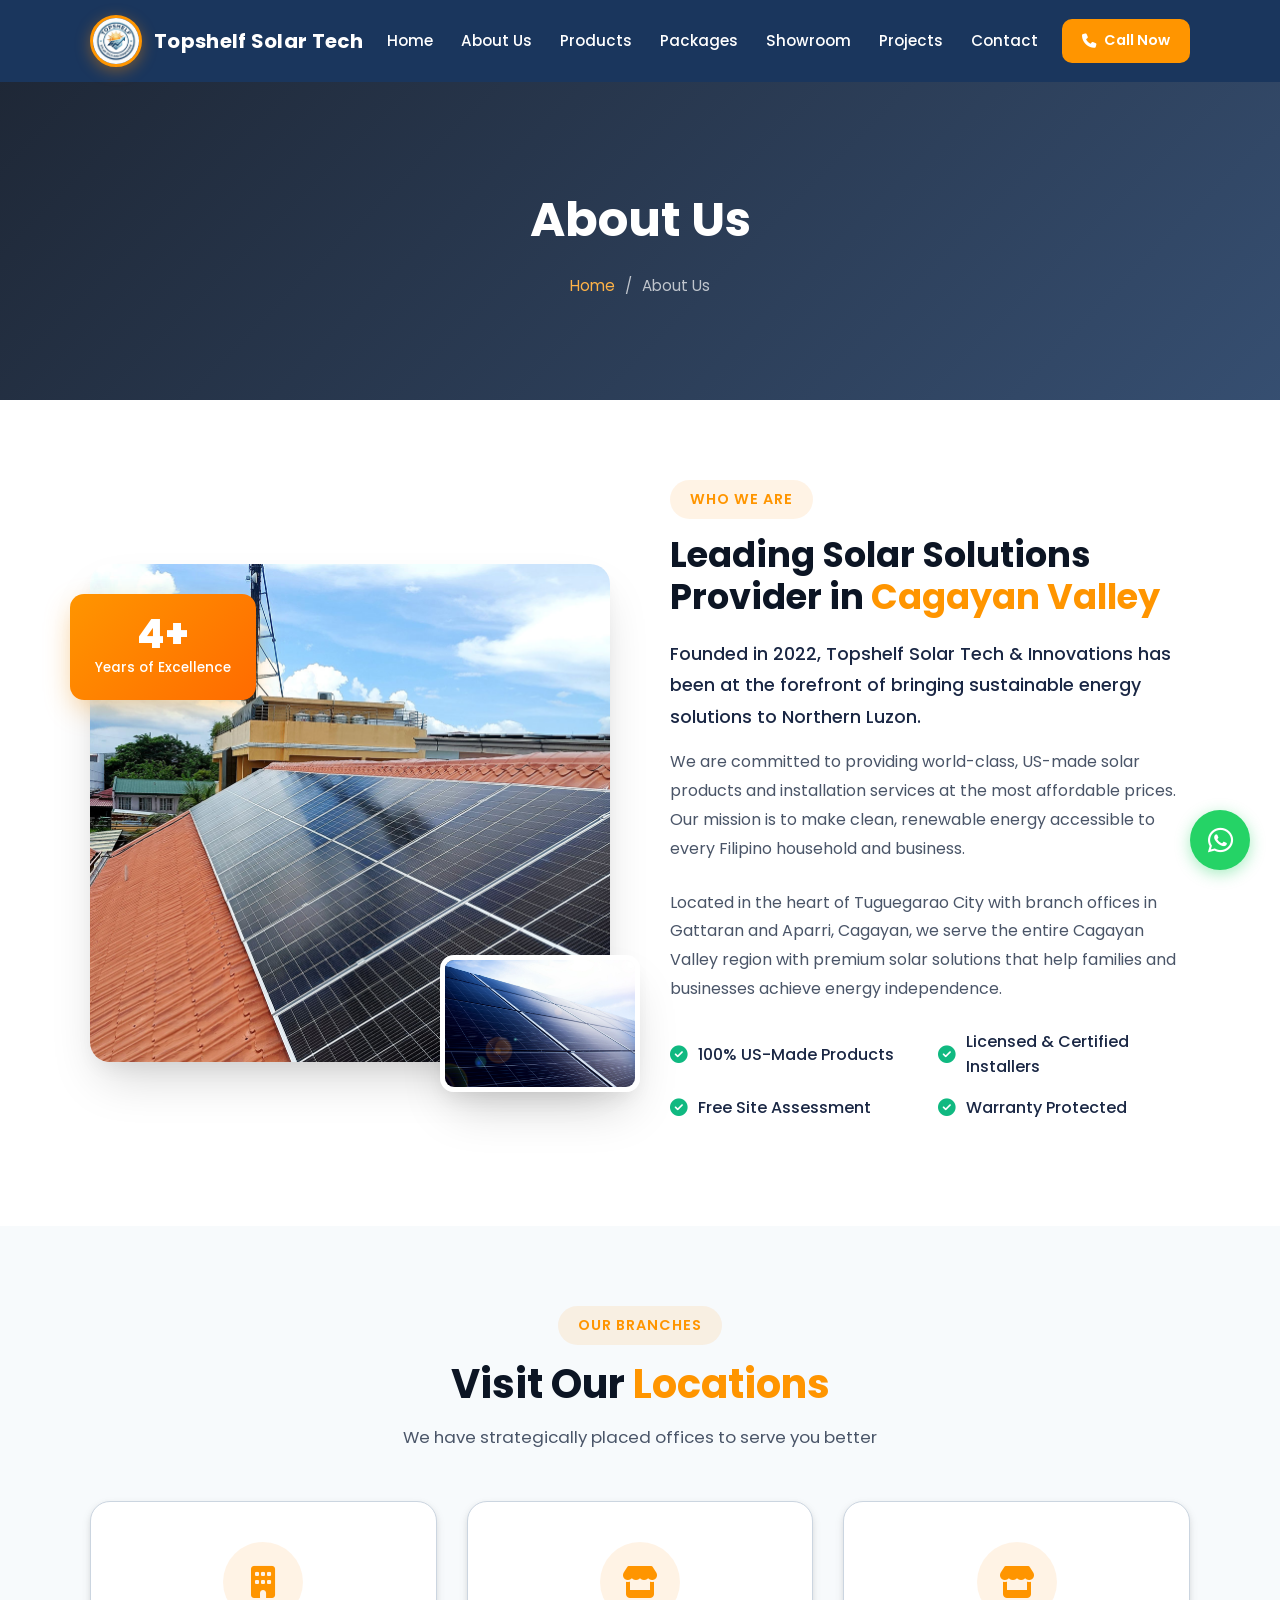
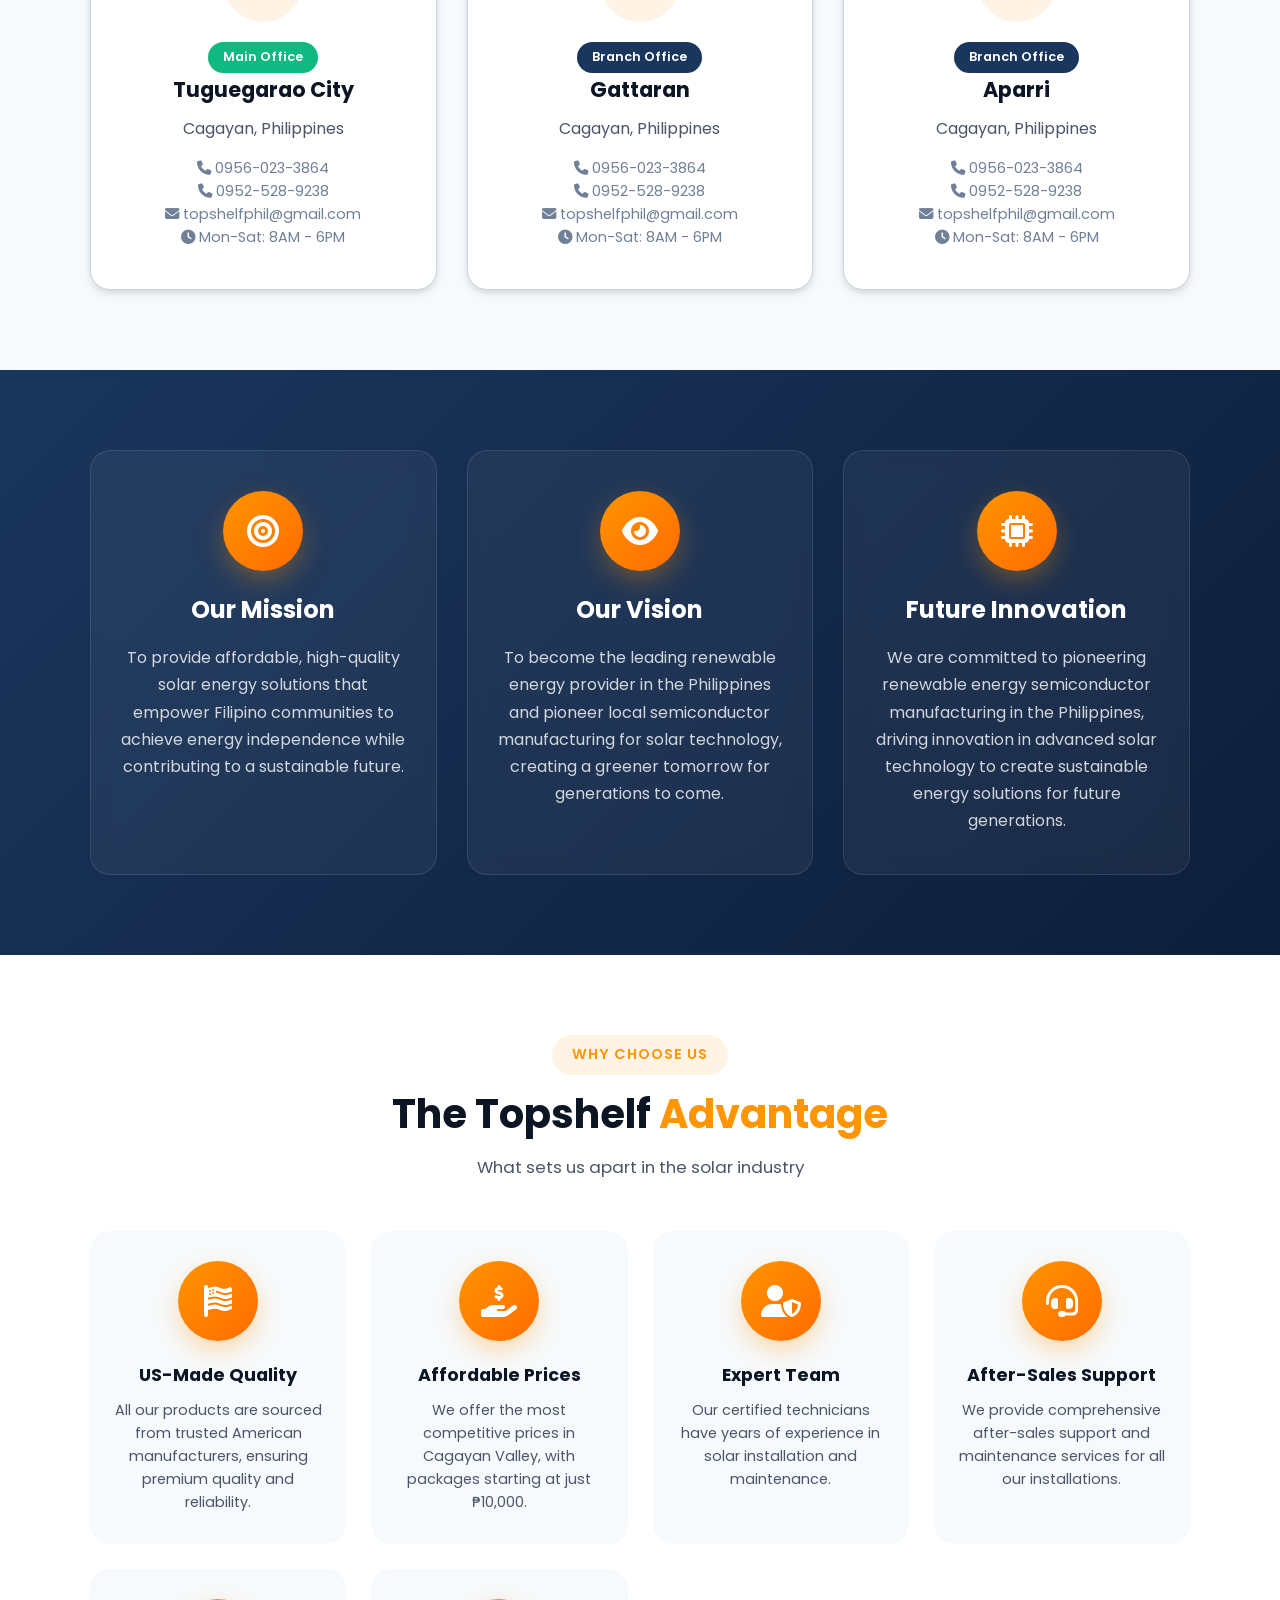
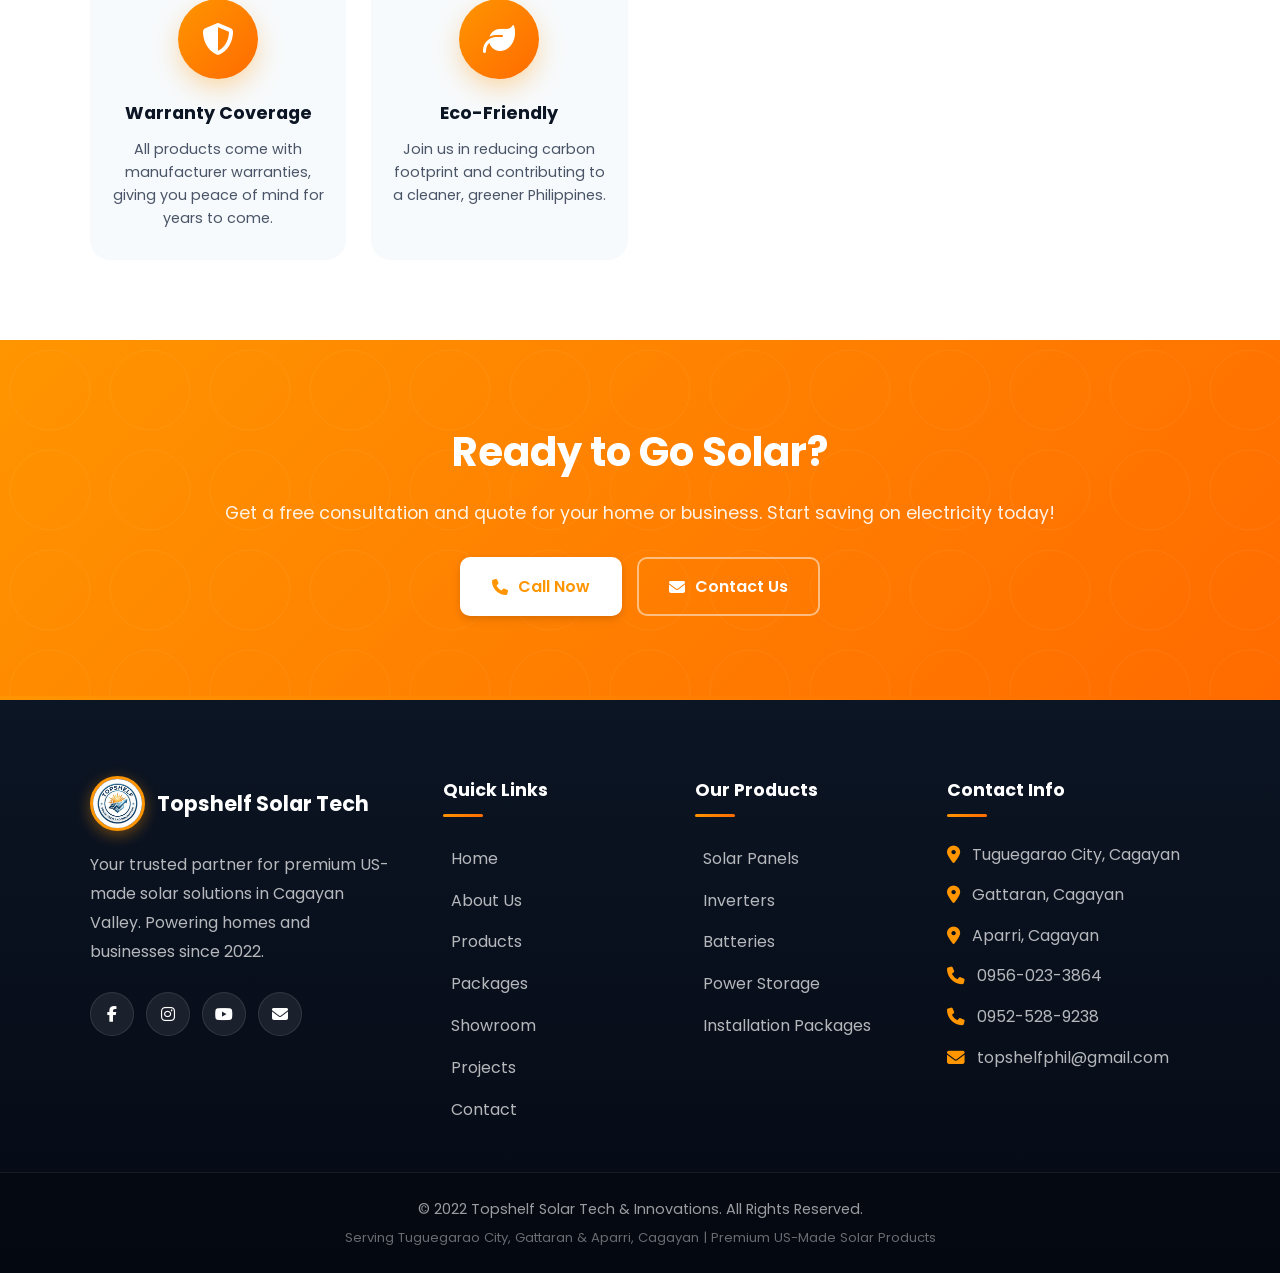
==== commit 8264431b: "Add local images, Facebook links, mobile CSS improvements, fix CSS warnings" ====
--- a/about.html
+++ b/about.html
@@ -68,10 +68,10 @@
             <div class="about-grid">
                 <div class="about-images">
                     <div class="image-main">
-                        <img src="https://images.unsplash.com/photo-1566093097221-ac2335b09e70?ixlib=rb-4.0.3&auto=format&fit=crop&w=800&q=80" alt="Solar Installation Team">
+                        <img src="7.jpg" alt="Solar Installation Team">
                     </div>
                     <div class="image-secondary">
-                        <img src="https://images.unsplash.com/photo-1509391366360-2e959784a276?ixlib=rb-4.0.3&auto=format&fit=crop&w=400&q=80" alt="Solar Panels">
+                        <img src="1.jpg" alt="Solar Panels">
                     </div>
                     <div class="experience-badge">
                         <span class="years">4+</span>
@@ -273,9 +273,9 @@
                         </a>
                         <p>Your trusted partner for premium US-made solar solutions in Cagayan Valley. Powering homes and businesses since 2022.</p>
                         <div class="social-links">
-                            <a href="#" aria-label="Facebook"><i class="fab fa-facebook-f"></i></a>
-                            <a href="#" aria-label="Instagram"><i class="fab fa-instagram"></i></a>
-                            <a href="#" aria-label="YouTube"><i class="fab fa-youtube"></i></a>
+                            <a href="https://www.facebook.com/topshelfsolar" target="_blank" rel="noopener noreferrer" aria-label="Facebook"><i class="fab fa-facebook-f"></i></a>
+                            <a href="https://www.facebook.com/topshelfsolar" target="_blank" rel="noopener noreferrer" aria-label="Instagram"><i class="fab fa-instagram"></i></a>
+                            <a href="https://www.facebook.com/topshelfsolar" target="_blank" rel="noopener noreferrer" aria-label="YouTube"><i class="fab fa-youtube"></i></a>
                             <a href="mailto:topshelfphil@gmail.com" aria-label="Email"><i class="fas fa-envelope"></i></a>
                         </div>
                     </div>
--- a/css/style.css
+++ b/css/style.css
@@ -1,75 +1,82 @@
 /* ================================================
    TOPSHELF SOLAR TECH & INNOVATIONS
-   Main Stylesheet - Redesigned
+   Clean Redesigned Stylesheet
    ================================================ */
 
-/* CSS Variables - Enhanced Color Scheme */
+/* ==========================================
+   CSS VARIABLES
+   ========================================== */
 :root {
-    /* Primary Colors - Solar Orange */
-    --primary-color: #ff8c00;
-    --primary-dark: #e67e00;
+    /* Primary Colors - Solar Orange (Enhanced) */
+    --primary-color: #ff9500;
+    --primary-dark: #e68600;
     --primary-light: #ffb347;
-    --primary-rgb: 255, 140, 0;
+    --primary-rgb: 255, 149, 0;
     
-    /* Secondary Colors - Deep Blue */
-    --secondary-color: #1e3a5f;
-    --secondary-dark: #0f1f33;
+    /* Secondary Colors - Deep Blue (Deeper) */
+    --secondary-color: #1a365d;
+    --secondary-dark: #0d1e3a;
     --secondary-light: #2c5282;
     
-    /* Accent Colors */
+    /* Accent Colors - Fresh Green */
     --accent-color: #10b981;
     --accent-light: #34d399;
     --accent-dark: #059669;
     
-    /* Dark Colors */
-    --dark-color: #0f172a;
-    --dark-light: #1e293b;
-    --dark-medium: #334155;
+    /* Dark Colors - More Contrast */
+    --dark-color: #0c1524;
+    --dark-light: #1a2744;
+    --dark-medium: #2d3b52;
     
     /* Text Colors */
-    --text-color: #1e293b;
-    --text-light: #475569;
-    --text-muted: #64748b;
-    --text-dark: #0f172a;
+    --text-color: #1a2744;
+    --text-light: #4a5568;
+    --text-muted: #718096;
+    --text-dark: #0c1524;
     
     /* Light Colors */
     --white: #ffffff;
-    --off-white: #f8fafc;
+    --off-white: #f7fafc;
     --light-gray: #e2e8f0;
-    --border-color: #cbd5e1;
+    --border-color: #cbd5e0;
     
-    /* Shadows */
-    --shadow-sm: 0 1px 2px rgba(0,0,0,0.05);
-    --shadow: 0 4px 6px -1px rgba(0,0,0,0.1), 0 2px 4px -1px rgba(0,0,0,0.06);
-    --shadow-md: 0 6px 12px -2px rgba(0,0,0,0.1), 0 3px 6px -2px rgba(0,0,0,0.05);
-    --shadow-lg: 0 10px 25px -3px rgba(0,0,0,0.1), 0 4px 6px -2px rgba(0,0,0,0.05);
-    --shadow-xl: 0 20px 40px -5px rgba(0,0,0,0.15), 0 8px 10px -5px rgba(0,0,0,0.04);
-    --shadow-2xl: 0 25px 50px -12px rgba(0,0,0,0.25);
-    --shadow-orange: 0 10px 30px -5px rgba(255, 140, 0, 0.4);
+    /* Enhanced Shadows */
+    --shadow-sm: 0 1px 3px rgba(0,0,0,0.08);
+    --shadow: 0 4px 12px -2px rgba(0,0,0,0.12), 0 2px 6px -1px rgba(0,0,0,0.08);
+    --shadow-md: 0 8px 20px -4px rgba(0,0,0,0.12), 0 4px 8px -2px rgba(0,0,0,0.06);
+    --shadow-lg: 0 15px 35px -5px rgba(0,0,0,0.15), 0 6px 12px -3px rgba(0,0,0,0.08);
+    --shadow-xl: 0 25px 50px -12px rgba(0,0,0,0.18), 0 10px 20px -5px rgba(0,0,0,0.06);
+    --shadow-orange: 0 10px 30px -5px rgba(255, 149, 0, 0.45);
+    --shadow-inner: inset 0 2px 4px rgba(0,0,0,0.06);
     
-    /* Gradients */
-    --gradient-primary: linear-gradient(135deg, #ff8c00 0%, #e67e00 100%);
-    --gradient-secondary: linear-gradient(135deg, #1e3a5f 0%, #0f1f33 100%);
-    --gradient-solar: linear-gradient(135deg, #ff8c00, #ffb347, #ffd700);
-    --gradient-dark: linear-gradient(180deg, #0f172a 0%, #1e293b 100%);
-    --gradient-hero: linear-gradient(135deg, rgba(15, 23, 42, 0.92) 0%, rgba(30, 58, 95, 0.85) 100%);
+    /* Enhanced Gradients */
+    --gradient-primary: linear-gradient(135deg, #ff9500 0%, #ff6b00 100%);
+    --gradient-secondary: linear-gradient(135deg, #1a365d 0%, #0d1e3a 100%);
+    --gradient-solar: linear-gradient(135deg, #ff9500, #ffb347, #ffd93d);
+    --gradient-dark: linear-gradient(180deg, #0c1524 0%, #1a2744 100%);
+    --gradient-hero: linear-gradient(135deg, rgba(12, 21, 36, 0.93) 0%, rgba(26, 54, 93, 0.88) 100%);
+    --gradient-accent: linear-gradient(135deg, #10b981 0%, #059669 100%);
     
     /* Border Radius */
-    --border-radius: 8px;
-    --border-radius-lg: 12px;
-    --border-radius-xl: 20px;
-    --border-radius-2xl: 24px;
+    --radius-sm: 6px;
+    --radius: 10px;
+    --radius-lg: 14px;
+    --radius-xl: 20px;
+    --radius-2xl: 28px;
+    --radius-full: 50%;
     
     /* Transitions */
-    --transition: all 0.3s ease;
-    --transition-fast: all 0.15s ease;
-    --transition-slow: all 0.5s ease;
+    --transition: all 0.3s cubic-bezier(0.4, 0, 0.2, 1);
+    --transition-fast: all 0.15s cubic-bezier(0.4, 0, 0.2, 1);
+    --transition-slow: all 0.5s cubic-bezier(0.4, 0, 0.2, 1);
     
     /* Font */
     --font-primary: 'Poppins', sans-serif;
 }
 
-/* Reset & Base Styles */
+/* ==========================================
+   RESET & BASE
+   ========================================== */
 *, *::before, *::after {
     margin: 0;
     padding: 0;
@@ -118,27 +125,34 @@
     font-size: inherit;
 }
 
-/* Container */
+/* ==========================================
+   UTILITY CLASSES
+   ========================================== */
 .container {
-    width: 100%;
-    max-width: 1200px;
+    max-width: 1280px;
     margin: 0 auto;
     padding: 0 20px;
 }
 
-/* Preloader */
+.highlight {
+    color: var(--primary-color);
+}
+
+/* ==========================================
+   PRELOADER
+   ========================================== */
 #preloader {
     position: fixed;
     top: 0;
     left: 0;
     width: 100%;
     height: 100%;
-    background: var(--dark-color);
+    background: var(--gradient-dark);
     display: flex;
     align-items: center;
     justify-content: center;
-    z-index: 9999;
-    transition: opacity 0.5s ease, visibility 0.5s ease;
+    z-index: 99999;
+    transition: opacity 0.5s, visibility 0.5s;
 }
 
 #preloader.loaded {
@@ -157,93 +171,132 @@
     top: 50%;
     left: 50%;
     transform: translate(-50%, -50%);
-    width: 50px;
-    height: 50px;
-    background: var(--gradient-solar);
+    width: 40px;
+    height: 40px;
+    background: var(--primary-color);
     border-radius: 50%;
-    box-shadow: 0 0 30px var(--primary-color);
+    box-shadow: 0 0 40px var(--primary-color), 0 0 60px var(--primary-light);
+    animation: pulse 1.5s ease-in-out infinite;
 }
 
 .solar-loader .rays {
     position: absolute;
     top: 50%;
     left: 50%;
+    width: 100%;
+    height: 100%;
     transform: translate(-50%, -50%);
-    width: 100px;
-    height: 100px;
-    border: 3px solid transparent;
-    border-top-color: var(--primary-color);
-    border-radius: 50%;
-    animation: spin 1s linear infinite;
+    animation: spin 3s linear infinite;
+}
+
+.solar-loader .rays::before,
+.solar-loader .rays::after {
+    content: '';
+    position: absolute;
+    background: var(--primary-color);
+}
+
+.solar-loader .rays::before {
+    top: 0;
+    left: 50%;
+    transform: translateX(-50%);
+    width: 4px;
+    height: 100%;
+}
+
+.solar-loader .rays::after {
+    top: 50%;
+    left: 0;
+    transform: translateY(-50%);
+    width: 100%;
+    height: 4px;
+}
+
+@keyframes pulse {
+    0%, 100% { transform: translate(-50%, -50%) scale(1); opacity: 1; }
+    50% { transform: translate(-50%, -50%) scale(1.1); opacity: 0.8; }
 }
 
 @keyframes spin {
-    0% { transform: translate(-50%, -50%) rotate(0deg); }
-    100% { transform: translate(-50%, -50%) rotate(360deg); }
-}
-
-/* Header & Navigation */
+    from { transform: translate(-50%, -50%) rotate(0deg); }
+    to { transform: translate(-50%, -50%) rotate(360deg); }
+}
+
+/* ==========================================
+   HEADER & NAVIGATION
+   ========================================== */
 #header {
     position: fixed;
     top: 0;
     left: 0;
     width: 100%;
     z-index: 1000;
+    padding: 15px 0;
+    transition: var(--transition);
     background: transparent;
-    transition: var(--transition);
 }
 
 #header.scrolled {
     background: var(--white);
-    box-shadow: var(--shadow);
-}
-
-/* Inner Pages Header - Solid background with dark text from start */
+    box-shadow: var(--shadow-md);
+    padding: 10px 0;
+}
+
 #header.header-inner {
+    background: var(--secondary-color);
+}
+
+#header.header-inner.scrolled {
     background: var(--white);
-    box-shadow: var(--shadow);
 }
 
 #header.header-inner .logo span {
+    color: var(--white);
+}
+
+#header.header-inner.scrolled .logo span {
     color: var(--dark-color);
 }
 
-#header.header-inner .nav-links a {
-    color: var(--text-color);
-}
-
-#header.header-inner .nav-links a:hover,
-#header.header-inner .nav-links a.active {
-    color: var(--primary-color);
-}
-
 .navbar {
-    padding: 15px 0;
+    display: flex;
+    align-items: center;
+    justify-content: space-between;
 }
 
 .navbar .container {
     display: flex;
     align-items: center;
     justify-content: space-between;
+    width: 100%;
 }
 
 .logo {
     display: flex;
     align-items: center;
-    gap: 10px;
+    gap: 12px;
 }
 
 .logo img {
-    height: 50px;
-    width: 50px;
+    height: 52px;
+    width: 52px;
     border-radius: 50%;
     object-fit: cover;
-    border: 2px solid var(--primary-color);
-    box-shadow: 0 2px 8px rgba(247, 147, 30, 0.3);
+    border: 3px solid var(--primary-color);
+    box-shadow: 0 4px 15px rgba(255, 140, 0, 0.4),
+                inset 0 0 10px rgba(255, 255, 255, 0.1);
+    transition: var(--transition);
+}
+
+.logo img:hover {
+    transform: scale(1.05);
+    box-shadow: 0 6px 20px rgba(255, 140, 0, 0.5),
+                inset 0 0 15px rgba(255, 255, 255, 0.15);
 }
 
 .logo-round {
     border-radius: 50% !important;
+    aspect-ratio: 1/1;
 }
 
 .logo span {
@@ -251,28 +304,39 @@
     font-weight: 700;
     color: var(--white);
     transition: var(--transition);
+    letter-spacing: 0.3px;
 }
 
 #header.scrolled .logo span {
     color: var(--dark-color);
 }
 
+.nav-menu {
+    display: flex;
+    align-items: center;
+}
+
 .nav-links {
     display: flex;
     align-items: center;
-    gap: 30px;
+    gap: 28px;
+    list-style: none;
+    margin: 0;
+    padding: 0;
+}
+
+.nav-links li {
+    display: inline-flex;
+    align-items: center;
 }
 
 .nav-links a {
+    white-space: nowrap;
     font-size: 0.95rem;
     font-weight: 500;
     color: var(--white);
+    padding: 8px 0;
     position: relative;
-    padding: 5px 0;
-}
-
-#header.scrolled .nav-links a {
-    color: var(--text-color);
 }
 
 .nav-links a::after {
@@ -291,8 +355,12 @@
     width: 100%;
 }
 
-.nav-links a:hover,
-.nav-links a.active {
+#header.scrolled .nav-links a {
+    color: var(--text-color);
+}
+
+#header.scrolled .nav-links a:hover,
+#header.scrolled .nav-links a.active {
     color: var(--primary-color);
 }
 
@@ -309,25 +377,30 @@
     background: var(--primary-color);
     color: var(--white);
     padding: 10px 20px;
-    border-radius: 50px;
-    font-weight: 500;
+    border-radius: var(--radius);
+    font-weight: 600;
     font-size: 0.9rem;
+    transition: var(--transition);
 }
 
 .call-btn:hover {
     background: var(--primary-dark);
     transform: translateY(-2px);
+    box-shadow: var(--shadow-orange);
 }
 
 .menu-toggle {
     display: none;
     flex-direction: column;
     gap: 5px;
-    padding: 10px;
+    width: 30px;
+    padding: 5px;
+    cursor: pointer;
+    z-index: 1001;
 }
 
 .menu-toggle span {
-    width: 25px;
+    display: block;
     height: 3px;
     background: var(--white);
     border-radius: 3px;
@@ -338,271 +411,57 @@
     background: var(--dark-color);
 }
 
-#header.header-inner .menu-toggle span {
-    background: var(--dark-color);
-}
-
-/* Hero Section */
-.hero {
-    position: relative;
-    height: 100vh;
-    min-height: 700px;
-    overflow: hidden;
-    background: var(--dark-color);
-}
-
-.hero-slider {
-    position: relative;
-    height: 100%;
-}
-
-.slide {
-    position: absolute;
+.menu-toggle.active span:nth-child(1) {
+    transform: rotate(45deg) translate(5px, 6px);
+}
+
+.menu-toggle.active span:nth-child(2) {
+    opacity: 0;
+}
+
+.menu-toggle.active span:nth-child(3) {
+    transform: rotate(-45deg) translate(5px, -6px);
+}
+
+.nav-overlay {
+    display: none;
+    position: fixed;
     top: 0;
     left: 0;
     width: 100%;
     height: 100%;
-    background-size: cover;
-    background-position: center;
+    background: rgba(0, 0, 0, 0.5);
+    z-index: 998;
     opacity: 0;
-    visibility: hidden;
-    transition: opacity 1s ease, visibility 1s ease;
-}
-
-.slide.active {
+    transition: var(--transition);
+}
+
+.nav-overlay.active {
+    display: block;
     opacity: 1;
-    visibility: visible;
-}
-
-.slide-overlay {
-    position: absolute;
-    top: 0;
-    left: 0;
-    width: 100%;
-    height: 100%;
-    background: linear-gradient(135deg, rgba(15, 23, 42, 0.9) 0%, rgba(30, 58, 95, 0.8) 50%, rgba(15, 23, 42, 0.85) 100%);
-}
-
-.hero-content {
-    position: relative;
-    z-index: 2;
-    display: flex;
-    flex-direction: column;
-    justify-content: center;
-    height: 100vh;
-    padding-top: 80px;
-    max-width: 720px;
-}
-
-.hero-badge {
-    display: inline-flex;
-    align-items: center;
-    gap: 8px;
-    background: linear-gradient(135deg, rgba(255, 140, 0, 0.15) 0%, rgba(255, 140, 0, 0.08) 100%);
-    color: var(--primary-light);
-    padding: 10px 24px;
-    border-radius: 50px;
-    font-size: 0.9rem;
-    font-weight: 600;
-    margin-bottom: 24px;
-    border: 1px solid rgba(255, 140, 0, 0.35);
-    -webkit-backdrop-filter: blur(8px);
-    backdrop-filter: blur(8px);
-    width: fit-content;
-    box-shadow: 0 4px 15px rgba(255, 140, 0, 0.15);
-}
-
-.hero-content h1 {
-    font-size: 3.5rem;
-    font-weight: 800;
-    color: var(--white);
-    line-height: 1.15;
-    margin-bottom: 24px;
-    text-shadow: 0 2px 20px rgba(0, 0, 0, 0.3);
-}
-
-.hero-content h1 .highlight {
-    color: var(--primary-color);
-    position: relative;
-}
-
-.hero-content p {
-    font-size: 1.15rem;
-    color: rgba(255, 255, 255, 0.9);
-    margin-bottom: 32px;
-    line-height: 1.8;
-    max-width: 600px;
-}
-
-.hero-buttons {
-    display: flex;
-    gap: 16px;
-    margin-bottom: 48px;
-    flex-wrap: wrap;
-}
-
-.hero-stats {
-    display: flex;
-    align-items: center;
-    gap: 0;
-    background: rgba(255, 255, 255, 0.08);
-    border: 1px solid rgba(255, 255, 255, 0.12);
-    border-radius: var(--border-radius-xl);
-    padding: 20px 32px;
-    -webkit-backdrop-filter: blur(12px);
-    backdrop-filter: blur(12px);
-    width: fit-content;
-    box-shadow: 0 8px 32px rgba(0, 0, 0, 0.2);
-}
-
-.stat {
-    text-align: center;
-    padding: 0 32px;
-}
-
-.stat-value {
-    display: flex;
-    align-items: baseline;
-    justify-content: center;
-    gap: 3px;
-    line-height: 1;
-    margin-bottom: 8px;
-}
-
-.stat-number {
-    font-size: 2.5rem;
-    font-weight: 800;
-    color: var(--primary-color);
-    line-height: 1;
-    text-shadow: 0 2px 10px rgba(255, 140, 0, 0.3);
-}
-
-.stat-suffix {
-    font-size: 1.3rem;
-    font-weight: 700;
-    color: var(--primary-light);
-    line-height: 1;
-}
-
-.stat-label {
-    font-size: 0.75rem;
-    color: rgba(255, 255, 255, 0.8);
-    font-weight: 600;
-    text-transform: uppercase;
-    letter-spacing: 1px;
-    white-space: nowrap;
-}
-
-.stat-divider {
-    width: 1px;
-    height: 45px;
-    background: linear-gradient(180deg, transparent, rgba(255, 255, 255, 0.25), transparent);
-    flex-shrink: 0;
-}
-
-.slider-controls {
-    position: absolute;
-    bottom: 100px;
-    left: 50%;
-    transform: translateX(-50%);
-    z-index: 10;
-    display: flex;
-    align-items: center;
-    gap: 20px;
-}
-
-.slider-btn {
-    width: 50px;
-    height: 50px;
-    border-radius: 50%;
-    background: rgba(255, 255, 255, 0.1);
-    border: 1px solid rgba(255, 255, 255, 0.25);
-    color: var(--white);
-    display: flex;
-    align-items: center;
-    justify-content: center;
-    transition: var(--transition);
-    -webkit-backdrop-filter: blur(8px);
-    backdrop-filter: blur(8px);
-}
-
-.slider-btn:hover {
-    background: var(--primary-color);
-    border-color: var(--primary-color);
-    transform: scale(1.05);
-    box-shadow: var(--shadow-orange);
-}
-
-.slider-dots {
-    display: flex;
-    gap: 10px;
-}
-
-.slider-dots .dot {
-    width: 12px;
-    height: 12px;
-    border-radius: 50%;
-    background: rgba(255, 255, 255, 0.3);
-    cursor: pointer;
-    transition: var(--transition);
-}
-
-.slider-dots .dot.active {
-    background: var(--primary-color);
-    transform: scale(1.2);
-}
-
-.scroll-indicator {
-    position: absolute;
-    bottom: 30px;
-    left: 50%;
-    transform: translateX(-50%);
-    z-index: 10;
-    text-align: center;
-}
-
-.scroll-indicator a {
-    display: flex;
-    flex-direction: column;
-    align-items: center;
-    gap: 10px;
-    color: rgba(255, 255, 255, 0.9);
-    font-size: 0.85rem;
-    animation: bounce 2s infinite;
-}
-
-@keyframes bounce {
-    0%, 20%, 50%, 80%, 100% { transform: translateY(0); }
-    40% { transform: translateY(-10px); }
-    60% { transform: translateY(-5px); }
-}
-
-/* Buttons - Redesigned */
+}
+
+/* ==========================================
+   BUTTONS
+   ========================================== */
 .btn {
     display: inline-flex;
     align-items: center;
     justify-content: center;
     gap: 10px;
-    padding: 14px 32px;
-    font-size: 0.95rem;
+    padding: 15px 30px;
+    font-size: 1rem;
     font-weight: 600;
-    border-radius: 50px;
+    border-radius: var(--radius);
     transition: var(--transition);
     cursor: pointer;
-    text-transform: none;
-    letter-spacing: 0.3px;
+    border: 2px solid transparent;
+    text-align: center;
     position: relative;
     overflow: hidden;
 }
 
-.btn-primary {
-    background: var(--gradient-primary);
-    color: var(--white);
-    border: none;
-    box-shadow: 0 4px 15px rgba(255, 140, 0, 0.3);
-}
-
-.btn-primary::before {
+.btn::before {
     content: '';
     position: absolute;
     top: 0;
@@ -613,64 +472,77 @@
     transition: left 0.5s ease;
 }
 
-.btn-primary:hover::before {
+.btn:hover::before {
     left: 100%;
 }
 
+.btn-primary {
+    background: var(--gradient-primary);
+    color: var(--white);
+    border-color: var(--primary-color);
+    box-shadow: 0 4px 15px rgba(255, 149, 0, 0.3);
+}
+
 .btn-primary:hover {
+    background: linear-gradient(135deg, #e68600 0%, #cc6d00 100%);
     transform: translateY(-3px);
-    box-shadow: 0 12px 30px rgba(255, 140, 0, 0.4);
+    box-shadow: var(--shadow-orange);
+}
+
+.btn-primary:active {
+    transform: translateY(-1px);
+    box-shadow: 0 5px 20px rgba(255, 149, 0, 0.35);
 }
 
 .btn-outline {
     background: transparent;
-    color: var(--white);
-    border: 2px solid rgba(255, 255, 255, 0.8);
-    -webkit-backdrop-filter: blur(4px);
-    backdrop-filter: blur(4px);
+    color: var(--primary-color);
+    border-color: var(--primary-color);
 }
 
 .btn-outline:hover {
-    background: var(--white);
-    color: var(--dark-color);
-    border-color: var(--white);
+    background: var(--primary-color);
+    color: var(--white);
     transform: translateY(-3px);
+    box-shadow: var(--shadow-orange);
 }
 
 .btn-light {
     background: var(--white);
-    color: var(--primary-dark);
-    font-weight: 700;
-    border: none;
+    color: var(--primary-color);
+    border-color: var(--white);
+    box-shadow: var(--shadow);
 }
 
 .btn-light:hover {
+    background: var(--off-white);
     transform: translateY(-3px);
-    box-shadow: 0 12px 25px rgba(0, 0, 0, 0.15);
-    background: #f8fafc;
+    box-shadow: var(--shadow-lg);
 }
 
 .btn-outline-light {
     background: transparent;
-    border: 2px solid var(--white);
-    color: var(--white);
+    color: var(--white);
+    border-color: rgba(255, 255, 255, 0.5);
 }
 
 .btn-outline-light:hover {
     background: var(--white);
     color: var(--primary-color);
+    border-color: var(--white);
     transform: translateY(-3px);
 }
 
-.btn-secondary {
-    background: var(--gradient-secondary);
-    color: var(--white);
-    border: none;
-}
-
-.btn-secondary:hover {
+.btn-accent {
+    background: var(--gradient-accent);
+    color: var(--white);
+    border-color: var(--accent-color);
+    box-shadow: 0 4px 15px rgba(16, 185, 129, 0.3);
+}
+
+.btn-accent:hover {
     transform: translateY(-3px);
-    box-shadow: 0 12px 25px rgba(30, 58, 95, 0.3);
+    box-shadow: 0 8px 25px rgba(16, 185, 129, 0.4);
 }
 
 .btn-block {
@@ -678,31 +550,231 @@
 }
 
 .btn-sm {
-    padding: 10px 22px;
-    font-size: 0.875rem;
-}
-
-.btn-lg {
-    padding: 18px 40px;
-    font-size: 1.05rem;
-}
-
-/* Features Bar - Redesigned */
-.features-bar {
-    background: linear-gradient(135deg, var(--dark-color) 0%, var(--secondary-dark) 100%);
-    padding: 40px 0;
+    padding: 10px 20px;
+    font-size: 0.9rem;
+}
+
+/* ==========================================
+   HERO SECTION
+   ========================================== */
+.hero {
     position: relative;
+    min-height: 100vh;
+    display: flex;
+    align-items: center;
     overflow: hidden;
 }
 
-.features-bar::before {
-    content: '';
+.hero-slider {
     position: absolute;
     top: 0;
     left: 0;
-    right: 0;
-    height: 3px;
-    background: var(--gradient-primary);
+    width: 100%;
+    height: 100%;
+}
+
+.slide {
+    position: absolute;
+    top: 0;
+    left: 0;
+    width: 100%;
+    height: 100%;
+    opacity: 0;
+    visibility: hidden;
+    transition: opacity 1s, visibility 1s;
+    background-size: cover;
+    background-position: center;
+    background-repeat: no-repeat;
+}
+
+.slide.active {
+    opacity: 1;
+    visibility: visible;
+}
+
+.hero-slide-1 {
+    background-image: url('https://images.unsplash.com/photo-1509391366360-2e959784a276?ixlib=rb-4.0.3&auto=format&fit=crop&w=1920&q=80');
+}
+
+.hero-slide-2 {
+    background-image: url('https://images.unsplash.com/photo-1508514177221-188b1cf16e9d?ixlib=rb-4.0.3&auto=format&fit=crop&w=1920&q=80');
+}
+
+.hero-slide-3 {
+    background-image: url('https://images.unsplash.com/photo-1559302504-64aae6ca6b6d?ixlib=rb-4.0.3&auto=format&fit=crop&w=1920&q=80');
+}
+
+.slide-overlay {
+    position: absolute;
+    top: 0;
+    left: 0;
+    width: 100%;
+    height: 100%;
+    background: var(--gradient-hero);
+}
+
+.hero-content {
+    position: relative;
+    z-index: 2;
+    max-width: 800px;
+    padding: 120px 0 80px;
+}
+
+.hero-badge {
+    display: inline-block;
+    background: rgba(255, 140, 0, 0.2);
+    color: var(--primary-light);
+    padding: 10px 20px;
+    border-radius: 50px;
+    font-size: 0.95rem;
+    font-weight: 500;
+    margin-bottom: 20px;
+    border: 1px solid rgba(255, 140, 0, 0.3);
+}
+
+.hero-content h1 {
+    font-size: clamp(2.5rem, 5vw, 4rem);
+    font-weight: 800;
+    color: var(--white);
+    line-height: 1.1;
+    margin-bottom: 20px;
+}
+
+.hero-content p {
+    font-size: 1.15rem;
+    color: rgba(255, 255, 255, 0.9);
+    margin-bottom: 30px;
+    line-height: 1.7;
+}
+
+.hero-buttons {
+    display: flex;
+    gap: 15px;
+    flex-wrap: wrap;
+    margin-bottom: 50px;
+}
+
+.hero-stats {
+    display: flex;
+    align-items: center;
+    gap: 20px;
+    flex-wrap: wrap;
+}
+
+.stat {
+    text-align: center;
+}
+
+.stat-value {
+    display: flex;
+    align-items: baseline;
+    justify-content: center;
+    gap: 2px;
+}
+
+.stat-number {
+    font-size: 2.5rem;
+    font-weight: 800;
+    color: var(--primary-color);
+}
+
+.stat-suffix {
+    font-size: 1.2rem;
+    font-weight: 600;
+    color: var(--primary-light);
+}
+
+.stat-label {
+    font-size: 0.85rem;
+    color: rgba(255, 255, 255, 0.8);
+    margin-top: 5px;
+}
+
+.stat-divider {
+    width: 1px;
+    height: 50px;
+    background: rgba(255, 255, 255, 0.2);
+}
+
+.slider-controls {
+    position: absolute;
+    bottom: 100px;
+    left: 50%;
+    transform: translateX(-50%);
+    display: flex;
+    align-items: center;
+    gap: 20px;
+    z-index: 10;
+}
+
+.slider-btn {
+    width: 50px;
+    height: 50px;
+    border-radius: 50%;
+    background: rgba(255, 255, 255, 0.1);
+    color: var(--white);
+    display: flex;
+    align-items: center;
+    justify-content: center;
+    transition: var(--transition);
+    border: 1px solid rgba(255, 255, 255, 0.2);
+}
+
+.slider-btn:hover {
+    background: var(--primary-color);
+    border-color: var(--primary-color);
+}
+
+.slider-dots {
+    display: flex;
+    gap: 10px;
+}
+
+.slider-dots span {
+    width: 12px;
+    height: 12px;
+    border-radius: 50%;
+    background: rgba(255, 255, 255, 0.3);
+    cursor: pointer;
+    transition: var(--transition);
+}
+
+.slider-dots span.active {
+    background: var(--primary-color);
+    transform: scale(1.2);
+}
+
+.scroll-indicator {
+    position: absolute;
+    bottom: 30px;
+    left: 50%;
+    transform: translateX(-50%);
+    z-index: 10;
+}
+
+.scroll-indicator a {
+    display: flex;
+    flex-direction: column;
+    align-items: center;
+    gap: 10px;
+    color: var(--white);
+    font-size: 0.85rem;
+    animation: bounce 2s infinite;
+}
+
+@keyframes bounce {
+    0%, 100% { transform: translateY(0); }
+    50% { transform: translateY(10px); }
+}
+
+/* ==========================================
+   FEATURES BAR
+   ========================================== */
+.features-bar {
+    background: var(--secondary-color);
+    padding: 40px 0;
+    position: relative;
+    z-index: 5;
 }
 
 .features-grid {
@@ -714,97 +786,404 @@
 .feature-item {
     display: flex;
     align-items: center;
-    gap: 18px;
-    color: var(--white);
-    padding: 10px 0;
+    gap: 15px;
+    color: var(--white);
 }
 
 .feature-item i {
-    font-size: 2.2rem;
+    font-size: 2.5rem;
     color: var(--primary-color);
-    width: 50px;
-    height: 50px;
-    display: flex;
-    align-items: center;
-    justify-content: center;
-    background: rgba(255, 140, 0, 0.12);
-    border-radius: 12px;
-    flex-shrink: 0;
 }
 
 .feature-item h4 {
     font-size: 1rem;
-    font-weight: 700;
-    margin-bottom: 4px;
-    color: var(--white);
+    font-weight: 600;
+    margin-bottom: 3px;
 }
 
 .feature-item p {
     font-size: 0.85rem;
-    color: rgba(255, 255, 255, 0.75);
-    margin: 0;
-}
-
-/* Section Styles */
-section {
-    padding: 100px 0;
-}
-
+    color: rgba(255, 255, 255, 0.7);
+}
+
+/* ==========================================
+   SECTION HEADERS
+   ========================================== */
 .section-header {
     text-align: center;
-    max-width: 720px;
-    margin: 0 auto 60px;
-}
-
-.section-header.light h2,
-.section-header.light p {
+    max-width: 700px;
+    margin: 0 auto 50px;
+}
+
+.section-header.light {
     color: var(--white);
 }
 
 .section-header.light .section-tag {
     background: rgba(255, 140, 0, 0.2);
     color: var(--primary-light);
-    border-color: rgba(255, 140, 0, 0.35);
+}
+
+.section-header.light h2 {
+    color: var(--white);
+}
+
+.section-header.light p {
+    color: rgba(255, 255, 255, 0.8);
 }
 
 .section-tag {
     display: inline-block;
-    background: linear-gradient(135deg, rgba(255, 140, 0, 0.12) 0%, rgba(255, 140, 0, 0.06) 100%);
-    color: var(--primary-dark);
-    padding: 10px 24px;
+    background: rgba(255, 140, 0, 0.1);
+    color: var(--primary-color);
+    padding: 8px 20px;
+    border-radius: 50px;
+    font-size: 0.9rem;
+    font-weight: 600;
+    margin-bottom: 15px;
+    text-transform: uppercase;
+    letter-spacing: 1px;
+}
+
+.section-header h2 {
+    font-size: clamp(1.8rem, 4vw, 2.5rem);
+    font-weight: 700;
+    color: var(--dark-color);
+    margin-bottom: 15px;
+    line-height: 1.2;
+}
+
+.section-header p {
+    font-size: 1.05rem;
+    color: var(--text-light);
+    line-height: 1.7;
+}
+
+/* ==========================================
+   ABOUT SECTION
+   ========================================== */
+.about-section {
+    padding: 100px 0;
+    background: var(--off-white);
+}
+
+.about-page-section {
+    padding: 80px 0;
+}
+
+.about-grid {
+    display: grid;
+    grid-template-columns: 1fr 1fr;
+    gap: 60px;
+    align-items: center;
+}
+
+.about-images {
+    position: relative;
+}
+
+.image-main {
+    border-radius: var(--radius-xl);
+    overflow: hidden;
+    box-shadow: var(--shadow-xl);
+}
+
+.image-main img {
+    width: 100%;
+    height: 450px;
+    object-fit: cover;
+}
+
+.image-secondary {
+    position: absolute;
+    bottom: -30px;
+    right: -30px;
+    width: 200px;
+    border-radius: var(--radius-lg);
+    overflow: hidden;
+    box-shadow: var(--shadow-xl);
+    border: 5px solid var(--white);
+}
+
+.image-secondary img {
+    width: 100%;
+    height: 150px;
+    object-fit: cover;
+}
+
+.experience-badge {
+    position: absolute;
+    top: 30px;
+    left: -20px;
+    background: var(--gradient-primary);
+    color: var(--white);
+    padding: 20px 25px;
+    border-radius: var(--radius-lg);
+    text-align: center;
+    box-shadow: var(--shadow-orange);
+}
+
+.experience-badge .years {
+    display: block;
+    font-size: 2.5rem;
+    font-weight: 800;
+    line-height: 1;
+}
+
+.experience-badge .text {
+    font-size: 0.85rem;
+    font-weight: 500;
+}
+
+.about-content .section-tag {
+    margin-bottom: 15px;
+}
+
+.about-content h2 {
+    font-size: 2.2rem;
+    font-weight: 700;
+    color: var(--dark-color);
+    margin-bottom: 20px;
+    line-height: 1.2;
+}
+
+.about-content .lead {
+    font-size: 1.1rem;
+    color: var(--text-color);
+    margin-bottom: 15px;
+    font-weight: 500;
+}
+
+.about-content p {
+    color: var(--text-light);
+    margin-bottom: 25px;
+    line-height: 1.8;
+}
+
+.about-features {
+    display: grid;
+    grid-template-columns: repeat(2, 1fr);
+    gap: 15px;
+    margin-bottom: 25px;
+}
+
+.about-feature {
+    display: flex;
+    align-items: center;
+    gap: 10px;
+    color: var(--text-color);
+    font-weight: 500;
+}
+
+.about-feature i {
+    color: var(--accent-color);
+    font-size: 1.1rem;
+}
+
+.locations {
+    background: var(--white);
+    padding: 25px;
+    border-radius: var(--radius-lg);
+    margin-bottom: 25px;
+    border: 1px solid var(--border-color);
+}
+
+.locations h4 {
+    display: flex;
+    align-items: center;
+    gap: 10px;
+    font-size: 1rem;
+    color: var(--dark-color);
+    margin-bottom: 15px;
+}
+
+.locations h4 i {
+    color: var(--primary-color);
+}
+
+.location-cards {
+    display: grid;
+    grid-template-columns: repeat(3, 1fr);
+    gap: 15px;
+}
+
+.location-card {
+    background: var(--off-white);
+    padding: 15px;
+    border-radius: var(--radius);
+    text-align: center;
+}
+
+.location-card strong {
+    display: block;
+    font-size: 0.85rem;
+    color: var(--primary-color);
+    margin-bottom: 5px;
+}
+
+.location-card p {
+    font-size: 0.85rem;
+    color: var(--text-light);
+    margin: 0;
+}
+
+/* Locations Section (about page) */
+.locations-section {
+    padding: 80px 0;
+    background: var(--off-white);
+}
+
+.locations-grid {
+    display: grid;
+    grid-template-columns: repeat(3, 1fr);
+    gap: 30px;
+}
+
+.location-card-large {
+    background: var(--white);
+    border-radius: var(--radius-xl);
+    padding: 40px 30px;
+    text-align: center;
+    box-shadow: var(--shadow);
+    transition: var(--transition);
+    border: 1px solid var(--border-color);
+}
+
+.location-card-large:hover {
+    transform: translateY(-5px);
+    box-shadow: var(--shadow-lg);
+}
+
+.location-icon {
+    width: 80px;
+    height: 80px;
+    background: rgba(255, 140, 0, 0.1);
+    border-radius: 50%;
+    display: flex;
+    align-items: center;
+    justify-content: center;
+    margin: 0 auto 20px;
+}
+
+.location-icon i {
+    font-size: 2rem;
+    color: var(--primary-color);
+}
+
+.location-card-large h3 {
+    font-size: 1.3rem;
+    color: var(--dark-color);
+    margin-bottom: 10px;
+}
+
+.location-card-large p {
+    color: var(--text-light);
+    margin-bottom: 15px;
+}
+
+.location-badge {
+    display: inline-block;
+    background: var(--accent-color);
+    color: var(--white);
+    padding: 5px 15px;
     border-radius: 50px;
     font-size: 0.8rem;
-    font-weight: 700;
-    text-transform: uppercase;
-    letter-spacing: 1.5px;
-    margin-bottom: 18px;
-    border: 1px solid rgba(255, 140, 0, 0.25);
-}
-
-.section-header h2 {
-    font-size: 2.5rem;
-    font-weight: 800;
-    color: var(--dark-color);
-    margin-bottom: 18px;
-    line-height: 1.2;
-}
-
-.section-header h2 .highlight {
-    color: var(--primary-color);
-}
-
-.section-header p {
-    font-size: 1.1rem;
-    color: var(--text-light);
-}
-
-/* About Section */
-.about-section {
-    background: linear-gradient(180deg, var(--off-white) 0%, var(--white) 100%);
+    font-weight: 600;
+}
+
+.location-badge.branch {
+    background: var(--secondary-color);
+}
+
+.location-info {
+    margin-top: 15px;
+    font-size: 0.9rem;
+    color: var(--text-muted);
+}
+
+/* ==========================================
+   MISSION & VISION
+   ========================================== */
+.mission-vision {
+    padding: 80px 0;
+    background: var(--gradient-secondary);
+}
+
+.mv-grid {
+    display: grid;
+    grid-template-columns: repeat(3, 1fr);
+    gap: 30px;
+}
+
+.mv-card {
+    background: rgba(255, 255, 255, 0.05);
+    -webkit-backdrop-filter: blur(10px);
+    backdrop-filter: blur(10px);
+    border-radius: var(--radius-xl);
+    padding: 40px 30px;
+    text-align: center;
+    border: 1px solid rgba(255, 255, 255, 0.1);
+    transition: var(--transition);
+}
+
+.mv-card:hover {
+    background: rgba(255, 255, 255, 0.1);
+    transform: translateY(-5px);
+}
+
+.mv-icon {
+    width: 80px;
+    height: 80px;
+    background: var(--gradient-primary);
+    border-radius: 50%;
+    display: flex;
+    align-items: center;
+    justify-content: center;
+    margin: 0 auto 20px;
+    box-shadow: var(--shadow-orange);
+}
+
+.mv-icon i {
+    font-size: 2rem;
+    color: var(--white);
+}
+
+.mv-card h3 {
+    font-size: 1.5rem;
+    color: var(--white);
+    margin-bottom: 15px;
+}
+
+.mv-card p {
+    color: rgba(255, 255, 255, 0.8);
+    line-height: 1.7;
+}
+
+/* ==========================================
+   PRODUCTS SECTION
+   ========================================== */
+.products-section {
+    padding: 100px 0;
+    background: var(--white);
+}
+
+.products-grid {
+    display: grid;
+    grid-template-columns: repeat(4, 1fr);
+    gap: 30px;
+}
+
+.product-card {
+    background: var(--white);
+    border-radius: var(--radius-xl);
+    overflow: hidden;
+    box-shadow: var(--shadow);
+    transition: var(--transition);
+    border: 1px solid var(--border-color);
     position: relative;
 }
 
-.about-section::before {
+.product-card::before {
     content: '';
     position: absolute;
     top: 0;
@@ -812,288 +1191,34 @@
     right: 0;
     height: 4px;
     background: var(--gradient-primary);
-}
-
-.about-grid {
-    display: grid;
-    grid-template-columns: 1fr 1fr;
-    gap: 60px;
-    align-items: center;
-}
-
-.about-images {
-    position: relative;
-}
-
-.image-main img {
-    border-radius: var(--border-radius-lg);
+    opacity: 0;
+    transition: var(--transition);
+}
+
+.product-card:hover {
+    transform: translateY(-8px);
     box-shadow: var(--shadow-xl);
-    border: 4px solid var(--white);
-}
-
-.image-secondary {
-    position: absolute;
-    bottom: -30px;
-    right: -30px;
-    width: 200px;
-    border: 5px solid var(--white);
-    border-radius: var(--border-radius);
-    overflow: hidden;
-    box-shadow: var(--shadow-xl);
-}
-
-.experience-badge {
-    position: absolute;
-    top: -20px;
-    left: -20px;
-    background: var(--gradient-primary);
-    color: var(--white);
-    padding: 25px;
-    border-radius: var(--border-radius-lg);
-    text-align: center;
-    box-shadow: var(--shadow-orange);
-    animation: pulse 2s ease-in-out infinite;
-}
-
-@keyframes pulse {
-    0%, 100% { transform: scale(1); }
-    50% { transform: scale(1.05); }
-}
-
-.experience-badge .years {
-    display: block;
-    font-size: 2.8rem;
-    font-weight: 800;
-    line-height: 1;
-}
-
-.experience-badge .text {
-    font-size: 0.85rem;
-    text-transform: uppercase;
-    letter-spacing: 1px;
-}
-
-.about-content .section-tag {
-    margin-bottom: 15px;
-}
-
-.about-content h2 {
-    font-size: 2.2rem;
-    font-weight: 700;
-    color: var(--dark-color);
-    margin-bottom: 20px;
-}
-
-.about-content .lead {
-    font-size: 1.1rem;
-    color: var(--text-color);
-    margin-bottom: 15px;
-}
-
-.about-content p {
-    color: var(--text-light);
-    margin-bottom: 25px;
-}
-
-.about-features {
-    display: grid;
-    grid-template-columns: 1fr 1fr;
-    gap: 15px;
-    margin-bottom: 30px;
-}
-
-.about-feature {
-    display: flex;
-    align-items: center;
-    gap: 10px;
-    font-weight: 500;
-}
-
-.about-feature i {
-    color: var(--accent-color);
-}
-
-.locations h4 {
-    font-size: 1.1rem;
-    margin-bottom: 15px;
-    display: flex;
-    align-items: center;
-    gap: 10px;
-}
-
-.locations h4 i {
-    color: var(--primary-color);
-}
-
-.location-cards {
-    display: flex;
-    gap: 20px;
-    margin-bottom: 30px;
-}
-
-.location-card {
-    flex: 1;
-    background: var(--white);
-    padding: 20px 25px;
-    border-radius: var(--border-radius-lg);
-    border-left: 4px solid var(--primary-color);
-    box-shadow: var(--shadow);
-    transition: var(--transition);
-}
-
-.location-card:hover {
-    transform: translateY(-5px);
-    box-shadow: var(--shadow-lg);
-    border-left-color: var(--secondary-color);
-}
-
-.location-card strong {
-    display: block;
-    margin-bottom: 8px;
-    color: var(--dark-color);
-    font-size: 1.05rem;
-}
-
-.location-card p {
-    margin: 0;
-    font-size: 0.9rem;
-    color: var(--text-light);
-}
-
-/* Mission & Vision */
-.mission-vision {
-    background: var(--gradient-dark);
-    padding: 100px 0;
-    position: relative;
-    overflow: hidden;
-}
-
-.mission-vision::before {
-    content: '';
-    position: absolute;
-    top: -50%;
-    left: -50%;
-    width: 200%;
-    height: 200%;
-    background: radial-gradient(circle, rgba(255, 140, 0, 0.05) 0%, transparent 50%);
-    animation: rotate 30s linear infinite;
-}
-
-@keyframes rotate {
-    from { transform: rotate(0deg); }
-    to { transform: rotate(360deg); }
-}
-
-.mv-grid {
-    display: grid;
-    grid-template-columns: repeat(3, 1fr);
-    gap: 30px;
-    position: relative;
-    z-index: 1;
-}
-
-.mv-card {
-    background: rgba(255, 255, 255, 0.03);
-    padding: 45px;
-    border-radius: var(--border-radius-xl);
-    text-align: center;
-    border: 1px solid rgba(255, 255, 255, 0.08);
-    transition: var(--transition);
-    -webkit-backdrop-filter: blur(10px);
-    backdrop-filter: blur(10px);
-}
-
-.mv-card:hover {
-    transform: translateY(-10px);
-    background: rgba(255, 255, 255, 0.08);
-    border-color: rgba(255, 140, 0, 0.3);
-    box-shadow: 0 25px 50px -12px rgba(0, 0, 0, 0.5);
-}
-
-.mv-icon {
-    width: 90px;
-    height: 90px;
-    margin: 0 auto 25px;
-    background: var(--gradient-primary);
-    border-radius: 50%;
-    display: flex;
-    align-items: center;
-    justify-content: center;
-    box-shadow: var(--shadow-orange);
-}
-
-.mv-icon i {
-    font-size: 2.2rem;
-    color: var(--white);
-}
-
-.mv-card h3 {
-    font-size: 1.6rem;
-    color: var(--white);
-    margin-bottom: 18px;
-    font-weight: 700;
-}
-
-.mv-card p {
-    color: rgba(255, 255, 255, 0.85);
-    line-height: 1.9;
-    font-size: 1rem;
-}
-
-.mv-card a {
-    color: var(--primary-color);
-    font-weight: 600;
-    transition: var(--transition);
-}
-
-.mv-card a:hover {
-    color: var(--primary-light);
-    text-decoration: underline;
-}
-
-/* Products Section */
-.products-section {
-    background: var(--white);
-    position: relative;
-}
-
-.products-grid {
-    display: grid;
-    grid-template-columns: repeat(4, 1fr);
-    gap: 30px;
-}
-
-.product-card {
-    background: var(--white);
-    border-radius: var(--border-radius-xl);
-    overflow: hidden;
-    box-shadow: var(--shadow);
-    transition: var(--transition);
-    border: 1px solid var(--border-color);
-}
-
-.product-card:hover {
-    transform: translateY(-12px);
-    box-shadow: var(--shadow-xl);
-    border-color: var(--primary-color);
+}
+
+.product-card:hover::before {
+    opacity: 1;
 }
 
 .product-image {
     position: relative;
-    height: 220px;
+    height: 200px;
     overflow: hidden;
-    background: linear-gradient(135deg, var(--off-white), var(--light-gray));
 }
 
 .product-image img {
     width: 100%;
     height: 100%;
     object-fit: cover;
-    transition: transform 0.5s ease;
+    transition: var(--transition-slow);
 }
 
 .product-card:hover .product-image img {
-    transform: scale(1.15);
+    transform: scale(1.1);
 }
 
 .product-badge {
@@ -1102,132 +1227,474 @@
     left: 15px;
     background: var(--gradient-primary);
     color: var(--white);
-    padding: 6px 16px;
+    padding: 6px 14px;
     border-radius: 50px;
     font-size: 0.8rem;
-    font-weight: 700;
-    box-shadow: var(--shadow-orange);
-    text-transform: uppercase;
-    letter-spacing: 0.5px;
+    font-weight: 600;
 }
 
 .product-content {
-    padding: 28px;
+    padding: 25px;
 }
 
 .product-content h3 {
-    font-size: 1.35rem;
+    font-size: 1.2rem;
     color: var(--dark-color);
-    margin-bottom: 12px;
-    font-weight: 700;
+    margin-bottom: 10px;
 }
 
 .product-content p {
     color: var(--text-light);
-    font-size: 0.95rem;
-    margin-bottom: 18px;
+    font-size: 0.9rem;
+    margin-bottom: 15px;
     line-height: 1.6;
 }
 
 .product-features {
-    margin-bottom: 22px;
+    margin-bottom: 20px;
 }
 
 .product-features li {
     display: flex;
     align-items: center;
-    gap: 12px;
-    font-size: 0.9rem;
+    gap: 8px;
+    font-size: 0.85rem;
     color: var(--text-color);
-    margin-bottom: 10px;
-}
-
-.product-features i {
+    margin-bottom: 8px;
+}
+
+.product-features li i {
     color: var(--accent-color);
-    font-size: 0.85rem;
-}
-
-.product-content .btn-outline {
-    color: var(--primary-color);
+    font-size: 0.8rem;
+}
+
+/* ==========================================
+   PRODUCTS PAGE
+   ========================================== */
+.products-intro {
+    padding: 60px 0;
+    background: var(--off-white);
+}
+
+.product-filter-tabs {
+    display: flex;
+    justify-content: center;
+    gap: 15px;
+    flex-wrap: wrap;
+    margin-bottom: 30px;
+}
+
+.filter-btn {
+    padding: 12px 25px;
+    border-radius: var(--radius);
+    font-weight: 600;
+    color: var(--text-color);
+    background: var(--white);
+    border: 2px solid var(--border-color);
+    transition: var(--transition);
+}
+
+.filter-btn:hover,
+.filter-btn.active {
+    background: var(--primary-color);
+    color: var(--white);
     border-color: var(--primary-color);
-    padding: 12px 28px;
-    font-size: 0.9rem;
+}
+
+.products-page-section {
+    padding: 60px 0;
+}
+
+.product-category-block {
+    margin-bottom: 60px;
+}
+
+.category-title-bar {
+    display: flex;
+    align-items: center;
+    gap: 15px;
+    margin-bottom: 30px;
+    padding-bottom: 15px;
+    border-bottom: 2px solid var(--border-color);
+}
+
+.category-title-bar h2 {
+    font-size: 1.8rem;
+    color: var(--dark-color);
+}
+
+.products-showcase-grid {
+    display: grid;
+    grid-template-columns: repeat(3, 1fr);
+    gap: 30px;
+}
+
+.product-showcase-card {
+    background: var(--white);
+    border-radius: var(--radius-xl);
+    overflow: hidden;
+    box-shadow: var(--shadow);
+    transition: transform 0.3s ease, box-shadow 0.3s ease;
+    border: 1px solid var(--border-color);
+    position: relative;
+}
+
+.product-showcase-card:hover {
+    transform: translateY(-5px);
+    box-shadow: var(--shadow-xl);
+}
+
+.product-image-box {
+    position: relative;
+    height: 250px;
+    overflow: hidden;
+}
+
+.product-image-box img {
+    width: 100%;
+    height: 100%;
+    object-fit: cover;
+}
+
+.product-badges {
+    position: absolute;
+    top: 15px;
+    left: 15px;
+    display: flex;
+    flex-direction: column;
+    gap: 8px;
+    z-index: 5;
+}
+
+.badge {
+    padding: 5px 12px;
+    border-radius: 50px;
+    font-size: 0.75rem;
     font-weight: 600;
-}
-
-.product-content .btn-outline:hover {
-    background: var(--gradient-primary);
-    color: var(--white);
-    border-color: transparent;
-    box-shadow: var(--shadow-orange);
-}
-
-/* Packages Section */
-.packages-section {
-    background: var(--gradient-dark);
-    padding: 100px 0;
-    position: relative;
-    overflow: hidden;
-}
-
-.packages-section::before {
-    content: '';
+    color: var(--white);
+}
+
+.badge-bestseller { background: #ef4444; }
+.badge-popular { background: var(--primary-color); }
+.badge-new { background: var(--accent-color); }
+.badge-commercial { background: var(--secondary-color); }
+.badge-premium { background: #8b5cf6; }
+.badge-budget { background: #06b6d4; }
+
+.product-overlay {
     position: absolute;
-    top: 0;
+    bottom: 0;
     left: 0;
     right: 0;
+    padding: 20px;
+    background: linear-gradient(transparent, rgba(0,0,0,0.85));
+    opacity: 0;
+    visibility: hidden;
+    pointer-events: none;
+    transition: opacity 0.3s ease, visibility 0.3s ease;
+    z-index: 10;
+    display: flex;
+    align-items: flex-end;
+    justify-content: center;
+}
+
+.product-showcase-card:hover .product-overlay {
+    opacity: 1;
+    visibility: visible;
+    pointer-events: auto;
+}
+
+.overlay-btn {
+    display: inline-block;
+    background: var(--primary-color);
+    color: var(--white);
+    padding: 12px 24px;
+    border-radius: var(--radius);
+    font-weight: 600;
+    font-size: 0.9rem;
+    text-decoration: none;
+    transition: background 0.3s ease, transform 0.2s ease;
+    white-space: nowrap;
+    cursor: pointer;
+}
+
+.overlay-btn:hover {
+    background: var(--primary-dark);
+    transform: scale(1.05);
+    color: var(--white);
+}
+
+.product-info-box {
+    padding: 25px;
+}
+
+.product-brand {
+    font-size: 0.8rem;
+    color: var(--primary-color);
+    font-weight: 600;
+    text-transform: uppercase;
+    letter-spacing: 1px;
+    margin-bottom: 8px;
+}
+
+.product-info-box h3 {
+    font-size: 1.1rem;
+    color: var(--dark-color);
+    margin-bottom: 10px;
+}
+
+.product-specs-mini {
+    display: flex;
+    gap: 15px;
+    margin-bottom: 10px;
+    font-size: 0.85rem;
+    color: var(--text-muted);
+}
+
+.product-desc-short {
+    font-size: 0.9rem;
+    color: var(--text-light);
+    margin-bottom: 15px;
+    line-height: 1.5;
+}
+
+.product-features-list {
+    display: flex;
+    flex-wrap: wrap;
+    gap: 8px;
+    margin-bottom: 15px;
+}
+
+.product-features-list span {
+    background: var(--off-white);
+    padding: 5px 10px;
+    border-radius: var(--radius-sm);
+    font-size: 0.8rem;
+    color: var(--text-color);
+}
+
+.product-action-row {
+    display: flex;
+    align-items: center;
+    justify-content: space-between;
+    padding-top: 15px;
+    border-top: 1px solid var(--border-color);
+}
+
+.product-price-tag {
+    font-size: 1.2rem;
+    font-weight: 700;
+    color: var(--primary-color);
+}
+
+/* Product Icon Boxes */
+.product-icon-box {
+    position: relative;
+    background: var(--gradient-secondary);
+    border-radius: var(--radius-xl);
+    padding: 40px 30px;
+    text-align: center;
+    min-height: 200px;
+    display: flex;
+    flex-direction: column;
+    align-items: center;
+    justify-content: center;
+    overflow: hidden;
+}
+
+.product-icon-box .product-overlay {
+    position: absolute;
     bottom: 0;
-    background: url("data:image/svg+xml,%3Csvg width='60' height='60' viewBox='0 0 60 60' xmlns='http://www.w3.org/2000/svg'%3E%3Cg fill='none' fill-rule='evenodd'%3E%3Cg fill='%23ffffff' fill-opacity='0.02'%3E%3Cpath d='M36 34v-4h-2v4h-4v2h4v4h2v-4h4v-2h-4zm0-30V0h-2v4h-4v2h4v4h2V6h4V4h-4zM6 34v-4H4v4H0v2h4v4h2v-4h4v-2H6zM6 4V0H4v4H0v2h4v4h2V6h4V4H6z'/%3E%3C/g%3E%3C/g%3E%3C/svg%3E");
+    left: 0;
+    right: 0;
+    top: 0;
+    padding: 20px;
+    background: rgba(0, 0, 0, 0.75);
+    opacity: 0;
+    visibility: hidden;
     pointer-events: none;
+    transition: opacity 0.3s ease, visibility 0.3s ease;
+    z-index: 10;
+    display: flex;
+    align-items: center;
+    justify-content: center;
+}
+
+.product-showcase-card:hover .product-icon-box .product-overlay {
+    opacity: 1;
+    visibility: visible;
+    pointer-events: auto;
+}
+
+.product-icon-inverter,
+.product-icon-battery {
+    margin-bottom: 0;
+}
+
+.product-icon-visual {
+    width: 100px;
+    height: 100px;
+    background: var(--gradient-primary);
+    border-radius: 50%;
+    display: flex;
+    flex-direction: column;
+    align-items: center;
+    justify-content: center;
+    margin: 0 auto;
+    position: relative;
+    z-index: 1;
+}
+
+.product-icon-visual i {
+    font-size: 2rem;
+    color: var(--white);
+}
+
+.icon-watt-label {
+    display: block;
+    margin-top: 15px;
+    font-size: 1.2rem;
+    font-weight: 700;
+    color: var(--white);
+    position: relative;
+    z-index: 1;
+}
+
+/* Accessories */
+.accessories-section {
+    padding: 60px 0;
+    background: var(--off-white);
+}
+
+.accessories-grid {
+    display: grid;
+    grid-template-columns: repeat(4, 1fr);
+    gap: 25px;
+}
+
+.accessory-card {
+    background: var(--white);
+    border-radius: var(--radius-lg);
+    padding: 25px;
+    text-align: center;
+    box-shadow: var(--shadow-sm);
+    transition: var(--transition);
+    border: 1px solid var(--border-color);
+}
+
+.accessory-card:hover {
+    transform: translateY(-3px);
+    box-shadow: var(--shadow);
+}
+
+.accessory-card i {
+    font-size: 2.5rem;
+    color: var(--primary-color);
+    margin-bottom: 15px;
+}
+
+.accessory-card h4 {
+    font-size: 1rem;
+    color: var(--dark-color);
+    margin-bottom: 8px;
+}
+
+.accessory-card p {
+    font-size: 0.85rem;
+    color: var(--text-light);
+}
+
+/* ==========================================
+   PACKAGES SECTION
+   ========================================== */
+.packages-section {
+    padding: 100px 0;
+    background: var(--gradient-secondary);
+}
+
+.packages-section.residential {
+    background: var(--off-white);
+}
+
+.packages-section.residential .section-header h2,
+.packages-section.residential .section-header p {
+    color: var(--dark-color);
+}
+
+.packages-section.residential .section-header p {
+    color: var(--text-light);
+}
+
+.packages-intro {
+    padding: 60px 0;
+    background: var(--off-white);
+}
+
+.package-benefits {
+    display: flex;
+    justify-content: center;
+    flex-wrap: wrap;
+    gap: 20px;
+    margin-top: 30px;
+}
+
+.benefit-item {
+    display: flex;
+    align-items: center;
+    gap: 10px;
+    background: var(--white);
+    padding: 12px 20px;
+    border-radius: 50px;
+    box-shadow: var(--shadow-sm);
+    font-weight: 500;
+    color: var(--text-color);
+    transition: var(--transition);
+    border: 1px solid var(--border-color);
+}
+
+.benefit-item:hover {
+    transform: translateY(-2px);
+    box-shadow: var(--shadow);
+}
+
+.benefit-item i {
+    color: var(--primary-color);
+    font-size: 1.1rem;
 }
 
 .package-tabs {
     display: flex;
     justify-content: center;
     gap: 15px;
-    margin-bottom: 50px;
-    position: relative;
-    z-index: 1;
+    margin-bottom: 40px;
 }
 
 .tab-btn {
-    padding: 14px 35px;
+    padding: 15px 35px;
     font-size: 1rem;
-    font-weight: 700;
-    color: var(--white);
-    background: rgba(255, 255, 255, 0.08);
-    border: 2px solid rgba(255, 255, 255, 0.15);
+    font-weight: 600;
     border-radius: 50px;
+    color: var(--white);
+    background: rgba(255, 255, 255, 0.1);
+    border: 2px solid rgba(255, 255, 255, 0.2);
     transition: var(--transition);
-    text-transform: uppercase;
-    letter-spacing: 1px;
 }
 
 .tab-btn:hover {
-    background: rgba(255, 140, 0, 0.2);
-    border-color: rgba(255, 140, 0, 0.4);
+    background: rgba(255, 255, 255, 0.2);
 }
 
 .tab-btn.active {
-    background: var(--gradient-primary);
-    border-color: transparent;
-    box-shadow: var(--shadow-orange);
+    background: var(--primary-color);
+    border-color: var(--primary-color);
 }
 
 .tab-content {
     display: none;
-    position: relative;
-    z-index: 1;
 }
 
 .tab-content.active {
     display: block;
-    animation: fadeIn 0.5s ease;
-}
-
-@keyframes fadeIn {
-    from { opacity: 0; transform: translateY(20px); }
-    to { opacity: 1; transform: translateY(0); }
 }
 
 .packages-grid {
@@ -1238,261 +1705,363 @@
 
 .package-card {
     background: var(--white);
-    border-radius: var(--border-radius-xl);
+    border-radius: var(--radius-xl);
     overflow: hidden;
+    box-shadow: var(--shadow-lg);
     transition: var(--transition);
     position: relative;
-    border: 2px solid transparent;
+}
+
+.package-card::after {
+    content: '';
+    position: absolute;
+    bottom: 0;
+    left: 0;
+    right: 0;
+    height: 0;
+    background: var(--gradient-primary);
+    opacity: 0.1;
+    transition: height 0.3s ease;
 }
 
 .package-card:hover {
-    transform: translateY(-12px);
-    box-shadow: 0 25px 60px -15px rgba(0, 0, 0, 0.4);
-    border-color: var(--primary-color);
-}
-
-.package-card.featured,
+    transform: translateY(-10px);
+    box-shadow: var(--shadow-xl);
+}
+
+.package-card:hover::after {
+    height: 100%;
+}
+
+.package-card.featured {
+    border: 3px solid var(--primary-color);
+}
+
 .package-card.premium {
-    transform: scale(1.05);
-    z-index: 1;
-    border-color: var(--primary-color);
-}
-
-.package-card.featured:hover,
-.package-card.premium:hover {
-    transform: scale(1.05) translateY(-12px);
-    box-shadow: var(--shadow-orange);
+    border: 3px solid var(--accent-color);
 }
 
 .featured-badge {
     position: absolute;
     top: 0;
-    left: 0;
-    right: 0;
+    right: 25px;
     background: var(--gradient-primary);
     color: var(--white);
-    text-align: center;
-    padding: 10px;
-    font-size: 0.85rem;
-    font-weight: 700;
-    text-transform: uppercase;
-    letter-spacing: 1px;
+    padding: 8px 16px;
+    font-size: 0.8rem;
+    font-weight: 600;
+    border-radius: 0 0 var(--radius) var(--radius);
+}
+
+.package-card.premium .featured-badge {
+    background: var(--accent-color);
 }
 
 .package-header {
     background: var(--gradient-secondary);
-    padding: 35px 25px;
+    padding: 30px;
     text-align: center;
-    color: var(--white);
-    position: relative;
-    overflow: hidden;
-}
-
-.package-header::before {
-    content: '';
-    position: absolute;
-    top: -50%;
-    right: -50%;
-    width: 100%;
-    height: 100%;
-    background: radial-gradient(circle, rgba(255, 255, 255, 0.1) 0%, transparent 60%);
-}
-
-.package-card.featured .package-header,
-.package-card.premium .package-header {
-    padding-top: 55px;
-    background: var(--gradient-primary);
 }
 
 .package-name {
     display: block;
+    font-size: 1rem;
+    color: var(--primary-light);
+    text-transform: uppercase;
+    letter-spacing: 3px;
+    margin-bottom: 15px;
+    font-weight: 600;
+}
+
+.package-price {
+    margin-bottom: 10px;
+}
+
+.package-price .currency {
+    font-size: 1.2rem;
+    color: var(--white);
+    vertical-align: top;
+}
+
+.package-price .amount {
+    font-size: 3rem;
+    font-weight: 800;
+    color: var(--white);
+}
+
+.package-watts {
+    display: inline-block;
+    background: rgba(255, 140, 0, 0.2);
+    color: var(--primary-light);
+    padding: 6px 16px;
+    border-radius: 50px;
     font-size: 0.9rem;
-    text-transform: uppercase;
-    letter-spacing: 2px;
-    margin-bottom: 12px;
-    opacity: 0.95;
     font-weight: 600;
 }
 
-.package-price {
-    margin-bottom: 12px;
-}
-
-.package-price .currency {
-    font-size: 1.5rem;
-    vertical-align: top;
-    font-weight: 600;
-}
-
-.package-price .amount {
-    font-size: 3.2rem;
-    font-weight: 800;
-    line-height: 1;
-}
-
-.package-watts {
+.package-body {
+    padding: 30px;
+}
+
+.package-description {
+    margin-bottom: 20px;
+}
+
+.package-description p {
+    color: var(--text-light);
     font-size: 0.95rem;
-    opacity: 0.9;
-    font-weight: 500;
-}
-
-.package-body {
-    padding: 35px 25px;
+    line-height: 1.6;
 }
 
 .package-features {
-    margin-bottom: 22px;
+    margin-bottom: 20px;
 }
 
 .package-features li {
     display: flex;
     align-items: center;
-    gap: 14px;
-    padding: 12px 0;
-    border-bottom: 1px solid var(--light-gray);
+    gap: 12px;
+    padding: 10px 0;
+    border-bottom: 1px solid var(--border-color);
+    color: var(--text-color);
     font-size: 0.95rem;
-    color: var(--text-color);
 }
 
 .package-features li:last-child {
     border-bottom: none;
 }
 
-.package-features i {
+.package-features li i {
     color: var(--primary-color);
+    font-size: 1rem;
     width: 20px;
+}
+
+.package-note {
+    display: flex;
+    align-items: center;
+    gap: 10px;
+    background: rgba(255, 140, 0, 0.1);
+    padding: 12px 16px;
+    border-radius: var(--radius);
+    margin-bottom: 20px;
     font-size: 0.9rem;
-}
-
-.package-note {
-    display: flex;
-    align-items: center;
-    gap: 12px;
-    background: linear-gradient(135deg, rgba(255, 140, 0, 0.1) 0%, rgba(255, 140, 0, 0.05) 100%);
-    padding: 14px 18px;
-    border-radius: var(--border-radius);
-    margin-bottom: 22px;
-    font-size: 0.9rem;
-    border-left: 3px solid var(--primary-color);
+    color: var(--primary-dark);
 }
 
 .package-note i {
     color: var(--primary-color);
 }
 
-.package-body .btn {
-    width: 100%;
-    padding: 14px;
-    font-weight: 700;
-}
-
 .wire-notice {
     display: flex;
     align-items: center;
-    justify-content: center;
-    gap: 18px;
-    background: rgba(255, 255, 255, 0.08);
-    padding: 25px 35px;
-    border-radius: var(--border-radius-lg);
-    margin-top: 50px;
-    color: var(--white);
-    border: 1px solid rgba(255, 255, 255, 0.1);
-    -webkit-backdrop-filter: blur(10px);
-    backdrop-filter: blur(10px);
+    gap: 15px;
+    background: rgba(255, 140, 0, 0.15);
+    padding: 20px 25px;
+    border-radius: var(--radius-lg);
+    margin-top: 40px;
+    border: 1px solid rgba(255, 140, 0, 0.3);
 }
 
 .wire-notice i {
-    font-size: 1.8rem;
+    font-size: 1.5rem;
     color: var(--primary-color);
+}
+
+.wire-notice p {
+    color: rgba(255, 255, 255, 0.95);
+    font-size: 0.95rem;
+    margin: 0;
 }
 
 /* Commercial Tab */
 .commercial-content {
-    max-width: 900px;
+    max-width: 800px;
     margin: 0 auto;
 }
 
 .commercial-card {
     background: var(--white);
-    border-radius: var(--border-radius-xl);
-    padding: 60px;
+    border-radius: var(--radius-xl);
+    padding: 50px;
     text-align: center;
-    box-shadow: var(--shadow-xl);
+    box-shadow: var(--shadow-lg);
 }
 
 .commercial-icon {
-    width: 110px;
-    height: 110px;
+    width: 100px;
+    height: 100px;
     background: var(--gradient-primary);
     border-radius: 50%;
     display: flex;
     align-items: center;
     justify-content: center;
-    margin: 0 auto 30px;
+    margin: 0 auto 25px;
     box-shadow: var(--shadow-orange);
 }
 
 .commercial-icon i {
-    font-size: 2.8rem;
+    font-size: 2.5rem;
     color: var(--white);
 }
 
 .commercial-card h3 {
-    font-size: 2rem;
+    font-size: 1.8rem;
     color: var(--dark-color);
-    margin-bottom: 18px;
-    font-weight: 700;
-}
-
-.commercial-card > p {
+    margin-bottom: 15px;
+}
+
+.commercial-card p {
     color: var(--text-light);
-    margin-bottom: 35px;
-    font-size: 1.1rem;
+    font-size: 1.05rem;
+    margin-bottom: 25px;
+    line-height: 1.7;
 }
 
 .commercial-features {
-    display: inline-block;
+    display: flex;
+    flex-wrap: wrap;
+    justify-content: center;
+    gap: 15px;
+    margin-bottom: 30px;
+}
+
+.commercial-features li {
+    display: flex;
+    align-items: center;
+    gap: 8px;
+    color: var(--text-color);
+    font-weight: 500;
+}
+
+.commercial-features li i {
+    color: var(--accent-color);
+}
+
+.commercial-features-grid {
+    display: grid;
+    grid-template-columns: repeat(2, 1fr);
+    gap: 20px;
+    margin-bottom: 30px;
+}
+
+.commercial-feature {
+    display: flex;
+    align-items: center;
+    gap: 12px;
+    background: var(--off-white);
+    padding: 15px 20px;
+    border-radius: var(--radius);
+}
+
+.commercial-feature i {
+    color: var(--accent-color);
+    font-size: 1.2rem;
+}
+
+.commercial-cta {
+    background: var(--off-white);
+    padding: 30px;
+    border-radius: var(--radius-lg);
+}
+
+.commercial-cta p {
+    margin-bottom: 20px;
+    font-weight: 500;
+}
+
+.contact-buttons {
+    display: flex;
+    justify-content: center;
+    gap: 15px;
+    flex-wrap: wrap;
+}
+
+/* ==========================================
+   COMPARISON TABLE
+   ========================================== */
+.comparison-section {
+    padding: 80px 0;
+    background: var(--white);
+}
+
+.comparison-table-wrapper {
+    overflow-x: auto;
+    border-radius: var(--radius-xl);
+    box-shadow: var(--shadow-lg);
+    border: 1px solid var(--border-color);
+}
+
+.comparison-table {
+    width: 100%;
+    border-collapse: collapse;
+    min-width: 800px;
+}
+
+.comparison-table th,
+.comparison-table td {
+    padding: 18px 20px;
+    text-align: center;
+    border-bottom: 1px solid var(--border-color);
+}
+
+.comparison-table th {
+    background: var(--secondary-color);
+    color: var(--white);
+    font-weight: 600;
+    font-size: 0.95rem;
+}
+
+.comparison-table th:first-child {
     text-align: left;
-    margin-bottom: 35px;
-}
-
-.commercial-features li {
-    display: flex;
-    align-items: center;
-    gap: 12px;
-    padding: 10px 0;
-    font-size: 1.05rem;
-    color: var(--text-color);
-}
-
-.commercial-features i {
+}
+
+.comparison-table td:first-child {
+    text-align: left;
+    font-weight: 500;
+    color: var(--dark-color);
+}
+
+.comparison-table tbody tr:nth-child(even) {
+    background: var(--off-white);
+}
+
+.comparison-table tbody tr:hover {
+    background: rgba(255, 140, 0, 0.05);
+}
+
+.highlight-col {
+    background: rgba(255, 140, 0, 0.1) !important;
+}
+
+.text-success {
     color: var(--accent-color);
-    font-size: 1rem;
-}
-
-.commercial-cta {
-    background: linear-gradient(135deg, var(--off-white) 0%, rgba(255, 140, 0, 0.05) 100%);
-    padding: 35px;
-    border-radius: var(--border-radius-lg);
-    border: 1px solid rgba(255, 140, 0, 0.15);
-}
-
-.commercial-cta p {
-    margin-bottom: 18px;
     font-weight: 600;
-    color: var(--dark-color);
-    font-size: 1.1rem;
-}
-
-.contact-buttons {
-    display: flex;
-    gap: 18px;
-    justify-content: center;
-}
-
-/* Showroom Section */
+}
+
+.text-danger {
+    color: #ef4444;
+    font-weight: 600;
+}
+
+.table-note {
+    text-align: center;
+    padding: 20px;
+    color: var(--text-muted);
+    font-size: 0.9rem;
+}
+
+/* ==========================================
+   SHOWROOM SECTION
+   ========================================== */
 .showroom-section {
-    background: linear-gradient(180deg, var(--off-white) 0%, var(--white) 100%);
+    padding: 100px 0;
+    background: var(--off-white);
+}
+
+.showroom-intro {
+    padding: 60px 0;
 }
 
 .showroom-grid {
@@ -1503,35 +2072,29 @@
 
 .showroom-card {
     background: var(--white);
-    border-radius: var(--border-radius-xl);
-    padding: 35px;
+    border-radius: var(--radius-xl);
+    padding: 30px;
     box-shadow: var(--shadow);
     border: 1px solid var(--border-color);
-    transition: var(--transition);
-}
-
-.showroom-card:hover {
-    box-shadow: var(--shadow-lg);
-    border-color: rgba(255, 140, 0, 0.2);
 }
 
 .showroom-card.full-width {
-    grid-column: span 2;
+    grid-column: 1 / -1;
 }
 
 .showroom-card h3 {
     display: flex;
     align-items: center;
     gap: 12px;
-    font-size: 1.4rem;
+    font-size: 1.3rem;
     color: var(--dark-color);
-    margin-bottom: 28px;
-    font-weight: 700;
+    margin-bottom: 25px;
+    padding-bottom: 15px;
+    border-bottom: 2px solid var(--border-color);
 }
 
 .showroom-card h3 i {
     color: var(--primary-color);
-    font-size: 1.2rem;
 }
 
 /* Solar Diagram */
@@ -1541,7 +2104,7 @@
 
 .diagram-container {
     position: relative;
-    border-radius: var(--border-radius);
+    border-radius: var(--radius-lg);
     overflow: hidden;
 }
 
@@ -1561,20 +2124,19 @@
     display: flex;
     align-items: center;
     justify-content: center;
-    padding: 30px;
 }
 
 .diagram-steps {
     display: flex;
     align-items: center;
+    gap: 20px;
+    padding: 20px;
+    flex-wrap: wrap;
     justify-content: center;
-    gap: 20px;
-    flex-wrap: wrap;
 }
 
 .step {
     text-align: center;
-    color: var(--white);
 }
 
 .step-icon {
@@ -1586,6 +2148,7 @@
     align-items: center;
     justify-content: center;
     margin: 0 auto 10px;
+    box-shadow: var(--shadow-orange);
 }
 
 .step-icon i {
@@ -1594,13 +2157,14 @@
 }
 
 .step-content h4 {
+    color: var(--white);
     font-size: 1rem;
     margin-bottom: 5px;
 }
 
 .step-content p {
-    font-size: 0.8rem;
-    opacity: 0.8;
+    color: rgba(255, 255, 255, 0.8);
+    font-size: 0.85rem;
 }
 
 .step-arrow {
@@ -1610,7 +2174,8 @@
 
 /* Power Display */
 .power-display {
-    display: flex;
+    display: grid;
+    grid-template-columns: 200px 1fr;
     gap: 30px;
     align-items: center;
 }
@@ -1623,24 +2188,27 @@
     position: relative;
     width: 150px;
     height: 150px;
+    margin: 0 auto 15px;
 }
 
 .gauge-circle svg {
     transform: rotate(-90deg);
+    width: 100%;
+    height: 100%;
 }
 
 .gauge-bg {
     fill: none;
     stroke: var(--light-gray);
-    stroke-width: 8;
+    stroke-width: 10;
 }
 
 .gauge-fill {
     fill: none;
     stroke: var(--primary-color);
-    stroke-width: 8;
+    stroke-width: 10;
     stroke-linecap: round;
-    transition: stroke-dashoffset 1s ease;
+    transition: var(--transition-slow);
 }
 
 .gauge-value {
@@ -1648,59 +2216,61 @@
     top: 50%;
     left: 50%;
     transform: translate(-50%, -50%);
+    text-align: center;
 }
 
 .gauge-value .value {
     font-size: 2.5rem;
-    font-weight: 700;
-    color: var(--primary-color);
+    font-weight: 800;
+    color: var(--dark-color);
 }
 
 .gauge-value .unit {
     font-size: 1rem;
+    color: var(--text-muted);
 }
 
 .power-gauge p {
-    margin-top: 10px;
+    color: var(--text-light);
     font-weight: 500;
-    color: var(--text-color);
 }
 
 .power-stats {
-    flex: 1;
     display: grid;
+    gap: 20px;
+}
+
+.power-stat {
+    display: flex;
+    align-items: center;
     gap: 15px;
-}
-
-.power-stat {
-    display: flex;
-    align-items: center;
-    gap: 15px;
-    padding: 15px;
     background: var(--off-white);
-    border-radius: var(--border-radius);
+    padding: 20px;
+    border-radius: var(--radius-lg);
 }
 
 .power-stat i {
     font-size: 1.5rem;
     color: var(--primary-color);
+    width: 40px;
 }
 
 .power-stat .stat-value {
     font-size: 1.8rem;
-    font-weight: 700;
+    font-weight: 800;
     color: var(--dark-color);
 }
 
 .power-stat .stat-unit {
+    font-size: 0.9rem;
+    color: var(--text-muted);
+    margin-left: 5px;
+}
+
+.power-stat .stat-label {
+    display: block;
     font-size: 0.85rem;
     color: var(--text-light);
-    margin-right: 10px;
-}
-
-.power-stat .stat-label {
-    font-size: 0.85rem;
-    color: var(--text-muted);
 }
 
 /* Components Display */
@@ -1710,16 +2280,52 @@
     gap: 20px;
 }
 
+.components-display.enhanced {
+    gap: 25px;
+}
+
 .component {
     text-align: center;
+    background: var(--off-white);
+    border-radius: var(--radius-lg);
+    overflow: hidden;
+    transition: var(--transition);
+}
+
+.component:hover {
+    transform: translateY(-5px);
+    box-shadow: var(--shadow);
 }
 
 .component img {
     width: 100%;
     height: 120px;
     object-fit: cover;
-    border-radius: var(--border-radius);
-    margin-bottom: 15px;
+}
+
+.component-icon {
+    width: 70px;
+    height: 70px;
+    border-radius: 50%;
+    display: flex;
+    align-items: center;
+    justify-content: center;
+    margin: 15px auto;
+    box-shadow: 0 4px 15px rgba(0, 0, 0, 0.1);
+}
+
+.component-icon svg {
+    width: 50px;
+    height: 50px;
+}
+
+.component-icon i {
+    font-size: 1.8rem;
+    color: var(--white);
+}
+
+.component-info {
+    padding: 15px;
 }
 
 .component-info h4 {
@@ -1738,8 +2344,8 @@
     display: flex;
     align-items: center;
     justify-content: center;
+    gap: 15px;
     flex-wrap: wrap;
-    gap: 15px;
     padding: 30px 0;
 }
 
@@ -1748,84 +2354,701 @@
 }
 
 .flow-icon {
-    width: 80px;
-    height: 80px;
+    width: 70px;
+    height: 70px;
     border-radius: 50%;
     display: flex;
     align-items: center;
     justify-content: center;
-    margin: 0 auto 10px;
+    margin-bottom: 10px;
     transition: var(--transition);
 }
 
 .flow-icon i {
-    font-size: 2rem;
-    color: var(--white);
-}
-
-.sun-icon { background: linear-gradient(135deg, #ffd700, #f7931e); }
-.panel-icon { background: var(--secondary-color); }
-.inverter-icon { background: #8e44ad; }
-.battery-icon { background: var(--accent-color); }
-.home-icon { background: var(--primary-color); }
+    font-size: 1.8rem;
+    color: var(--white);
+}
+
+.sun-icon { background: linear-gradient(135deg, #fbbf24, #f59e0b); }
+.panel-icon { background: linear-gradient(135deg, #3b82f6, #1d4ed8); }
+.inverter-icon { background: linear-gradient(135deg, #8b5cf6, #7c3aed); }
+.battery-icon { background: linear-gradient(135deg, #10b981, #059669); }
+.home-icon { background: linear-gradient(135deg, #ff8c00, #e67e00); }
 
 .flow-item span {
     display: block;
     font-weight: 600;
     color: var(--dark-color);
+    font-size: 0.9rem;
 }
 
 .flow-item small {
+    display: block;
+    color: var(--text-muted);
     font-size: 0.8rem;
-    color: var(--text-light);
 }
 
 .flow-line {
-    width: 60px;
-    height: 4px;
-    background: linear-gradient(90deg, var(--primary-color), var(--accent-color));
-    border-radius: 2px;
+    width: 50px;
+    height: 3px;
+    background: var(--border-color);
     position: relative;
 }
 
 .flow-line::after {
     content: '';
     position: absolute;
-    right: -8px;
+    right: 0;
     top: 50%;
     transform: translateY(-50%);
     border: 6px solid transparent;
-    border-left-color: var(--accent-color);
+    border-left-color: var(--primary-color);
+}
+
+.flow-line.vertical {
+    width: 3px;
+    height: 50px;
+}
+
+.flow-line.vertical::after {
+    right: auto;
+    bottom: 0;
+    top: auto;
+    transform: translateX(-50%);
+    left: 50%;
+    border: 6px solid transparent;
+    border-top-color: var(--primary-color);
 }
 
 .flow-split {
     display: flex;
+    gap: 30px;
+    align-items: flex-start;
+}
+
+.flow-branch {
+    display: flex;
     flex-direction: column;
+    align-items: center;
+    gap: 10px;
+}
+
+.flow-branch.main {
+    flex-direction: row;
+}
+
+/* ==========================================
+   VIDEO SHOWCASE (Showroom Page)
+   ========================================== */
+.video-showcase-section {
+    padding: 80px 0;
+    background: var(--white);
+}
+
+.video-section-header {
+    text-align: center;
+    margin-bottom: 40px;
+}
+
+.video-portrait-stage {
+    display: grid;
+    grid-template-columns: repeat(2, 1fr);
+    gap: 40px;
+    max-width: 900px;
+    margin: 0 auto;
+}
+
+.video-portrait-card {
+    background: var(--white);
+    border-radius: var(--radius-xl);
+    overflow: hidden;
+    box-shadow: var(--shadow-lg);
+    transition: var(--transition);
+}
+
+.video-portrait-card:hover {
+    transform: translateY(-5px);
+    box-shadow: var(--shadow-xl);
+}
+
+.video-portrait-wrapper {
+    position: relative;
+    aspect-ratio: 9/16;
+    background: var(--dark-color);
+}
+
+.video-portrait-wrapper video {
+    width: 100%;
+    height: 100%;
+    object-fit: cover;
+}
+
+.video-portrait-info {
+    padding: 25px;
+}
+
+.video-portrait-info h3 {
+    font-size: 1.2rem;
+    color: var(--dark-color);
+    margin-bottom: 10px;
+}
+
+.video-portrait-info p {
+    color: var(--text-light);
+    font-size: 0.95rem;
+    margin-bottom: 15px;
+}
+
+.video-type-badge {
+    display: inline-block;
+    background: var(--primary-color);
+    color: var(--white);
+    padding: 5px 12px;
+    border-radius: 50px;
+    font-size: 0.8rem;
+    font-weight: 600;
+    margin-bottom: 10px;
+}
+
+.video-feature-tags {
+    display: flex;
+    flex-wrap: wrap;
+    gap: 8px;
+}
+
+.video-feature-tags span {
+    background: var(--off-white);
+    padding: 5px 12px;
+    border-radius: 50px;
+    font-size: 0.8rem;
+    color: var(--text-color);
+}
+
+/* How Solar Works - Process Diagram */
+.how-solar-works {
+    padding: 80px 0;
+    background: var(--gradient-secondary);
+}
+
+.solar-process-diagram {
+    display: flex;
+    align-items: center;
+    justify-content: center;
+    gap: 30px;
+    flex-wrap: wrap;
+    padding: 40px 0;
+}
+
+.process-step {
+    text-align: center;
+    position: relative;
+}
+
+.process-icon {
+    width: 120px;
+    height: 120px;
+    border-radius: 50%;
+    display: flex;
+    align-items: center;
+    justify-content: center;
+    margin: 0 auto 20px;
+    position: relative;
+    overflow: hidden;
+}
+
+.sun-glow {
+    background: linear-gradient(135deg, #fbbf24, #f59e0b);
+    animation: glow 2s ease-in-out infinite;
+}
+
+@keyframes glow {
+    0%, 100% { box-shadow: 0 0 30px rgba(251, 191, 36, 0.5); }
+    50% { box-shadow: 0 0 60px rgba(251, 191, 36, 0.8); }
+}
+
+.sun-svg,
+.panel-svg,
+.inverter-svg,
+.home-svg {
+    width: 60px;
+    height: 60px;
+}
+
+.sun-rays {
+    position: absolute;
+    width: 100%;
+    height: 100%;
+    animation: spin 10s linear infinite;
+}
+
+.panel-icon-large {
+    background: linear-gradient(135deg, #3b82f6, #1d4ed8);
+}
+
+.inverter-icon-large {
+    background: linear-gradient(135deg, #8b5cf6, #7c3aed);
+}
+
+.home-icon-large {
+    background: linear-gradient(135deg, #10b981, #059669);
+}
+
+.process-step h4 {
+    color: var(--white);
+    font-size: 1.1rem;
+    margin-bottom: 8px;
+}
+
+.process-step p {
+    color: rgba(255, 255, 255, 0.8);
+    font-size: 0.9rem;
+}
+
+.process-number {
+    position: absolute;
+    top: -10px;
+    right: -10px;
+    width: 30px;
+    height: 30px;
+    background: var(--primary-color);
+    color: var(--white);
+    border-radius: 50%;
+    display: flex;
+    align-items: center;
+    justify-content: center;
+    font-weight: 700;
+    font-size: 0.9rem;
+}
+
+.process-arrow {
+    color: var(--primary-color);
+    font-size: 2rem;
+}
+
+/* System Types */
+.system-types-section {
+    padding: 80px 0;
+    background: var(--off-white);
+}
+
+.system-comparison-grid {
+    display: grid;
+    grid-template-columns: repeat(3, 1fr);
+    gap: 30px;
+}
+
+.system-type-card {
+    background: var(--white);
+    border-radius: var(--radius-xl);
+    padding: 30px;
+    text-align: center;
+    box-shadow: var(--shadow);
+    transition: var(--transition);
+    border: 2px solid transparent;
+}
+
+.system-type-card:hover {
+    transform: translateY(-5px);
+    box-shadow: var(--shadow-lg);
+}
+
+.system-type-card.featured {
+    border-color: var(--primary-color);
+}
+
+.system-diagram {
+    margin-bottom: 20px;
+}
+
+.system-svg {
+    width: 100%;
+    max-width: 200px;
+    height: auto;
+}
+
+.system-type-card h3 {
+    font-size: 1.3rem;
+    color: var(--dark-color);
+    margin-bottom: 15px;
+}
+
+.system-type-card p {
+    color: var(--text-light);
+    font-size: 0.95rem;
+    margin-bottom: 20px;
+}
+
+.system-features {
+    text-align: left;
+}
+
+.system-features li {
+    display: flex;
+    align-items: center;
+    gap: 10px;
+    padding: 8px 0;
+    font-size: 0.9rem;
+    color: var(--text-color);
+}
+
+.system-features li i {
+    color: var(--accent-color);
+}
+
+/* Energy Flow Modern */
+.energy-flow-section {
+    padding: 80px 0;
+    background: var(--white);
+}
+
+.energy-flow-modern {
+    display: flex;
+    align-items: center;
+    justify-content: center;
+    gap: 30px;
+    flex-wrap: nowrap;
+    padding: 50px 20px;
+    max-width: 1200px;
+    margin: 0 auto;
+}
+
+.flow-node {
+    text-align: center;
+}
+
+.node-icon {
+    width: 80px;
+    height: 80px;
+    border-radius: 50%;
+    display: flex;
+    align-items: center;
+    justify-content: center;
+    margin: 0 auto 10px;
+    box-shadow: 0 8px 25px rgba(0, 0, 0, 0.15);
+    transition: transform 0.3s ease, box-shadow 0.3s ease;
+}
+
+.flow-node:hover .node-icon {
+    transform: scale(1.1);
+    box-shadow: 0 12px 35px rgba(0, 0, 0, 0.2);
+}
+
+.node-icon i {
+    font-size: 2rem;
+    color: var(--white);
+}
+
+.sun-node .node-icon { background: linear-gradient(135deg, #fbbf24, #f59e0b); }
+.panel-node .node-icon { background: linear-gradient(135deg, #3b82f6, #1d4ed8); }
+.inverter-node .node-icon { background: linear-gradient(135deg, #8b5cf6, #7c3aed); }
+.battery-node .node-icon { background: linear-gradient(135deg, #10b981, #059669); }
+.home-node .node-icon { background: linear-gradient(135deg, #ff8c00, #e67e00); }
+
+.flow-node span {
+    display: block;
+    font-weight: 600;
+    color: var(--dark-color);
+}
+
+.flow-node small {
+    display: block;
+    color: var(--text-muted);
+    font-size: 0.8rem;
+}
+
+.flow-connector {
+    width: 60px;
+    height: 4px;
+    background: var(--border-color);
+    position: relative;
+}
+
+.flow-connector.animated::after {
+    content: '';
+    position: absolute;
+    top: 0;
+    left: 0;
+    width: 20px;
+    height: 100%;
+    background: var(--primary-color);
+    animation: flow 1.5s linear infinite;
+}
+
+@keyframes flow {
+    from { left: 0; }
+    to { left: 100%; }
+}
+
+.flow-connector-vertical {
+    width: 4px;
+    height: 60px;
+}
+
+.small-node .node-icon {
+    width: 60px;
+    height: 60px;
+}
+
+.small-node .node-icon i {
+    font-size: 1.5rem;
+}
+
+.flow-split-modern {
+    display: flex;
+    flex-direction: row;
+    align-items: flex-start;
+    gap: 30px;
+    position: relative;
+}
+
+.flow-branch-top {
+    display: flex;
+    flex-direction: column;
+    align-items: center;
+    gap: 15px;
+}
+
+.flow-branch-main {
+    display: flex;
+    align-items: center;
     gap: 20px;
 }
 
-.flow-branch {
-    display: flex;
-    align-items: center;
-    gap: 15px;
-}
-
-/* Projects Section */
+.flow-connector-vertical {
+    width: 4px;
+    height: 50px;
+    background: var(--border-color);
+    position: relative;
+}
+
+.flow-connector-vertical.animated::after {
+    content: '';
+    position: absolute;
+    top: 0;
+    left: 0;
+    width: 100%;
+    height: 15px;
+    background: var(--primary-color);
+    animation: flowVertical 1.5s linear infinite;
+}
+
+@keyframes flowVertical {
+    from { top: 0; }
+    to { top: 100%; }
+}
+
+/* Solar Benefits */
+.solar-benefits-section {
+    padding: 80px 0;
+    background: var(--gradient-secondary);
+}
+
+.benefits-grid {
+    display: grid;
+    grid-template-columns: repeat(4, 1fr);
+    gap: 25px;
+}
+
+.benefit-card {
+    background: rgba(255, 255, 255, 0.05);
+    -webkit-backdrop-filter: blur(10px);
+    backdrop-filter: blur(10px);
+    border-radius: var(--radius-xl);
+    padding: 30px;
+    text-align: center;
+    border: 1px solid rgba(255, 255, 255, 0.1);
+    transition: var(--transition);
+}
+
+.benefit-card:hover {
+    background: rgba(255, 255, 255, 0.1);
+    transform: translateY(-5px);
+}
+
+.benefit-icon {
+    width: 70px;
+    height: 70px;
+    background: var(--gradient-primary);
+    border-radius: 50%;
+    display: flex;
+    align-items: center;
+    justify-content: center;
+    margin: 0 auto 20px;
+}
+
+.benefit-icon i {
+    font-size: 1.8rem;
+    color: var(--white);
+}
+
+.benefit-card h4 {
+    color: var(--white);
+    font-size: 1.1rem;
+    margin-bottom: 10px;
+}
+
+.benefit-card p {
+    color: rgba(255, 255, 255, 0.8);
+    font-size: 0.9rem;
+    line-height: 1.6;
+}
+
+/* Power Capabilities */
+.power-capabilities {
+    padding: 80px 0;
+    background: var(--off-white);
+}
+
+.capability-cards {
+    display: grid;
+    grid-template-columns: repeat(4, 1fr);
+    gap: 25px;
+}
+
+.capability-card {
+    background: var(--white);
+    border-radius: var(--radius-xl);
+    overflow: hidden;
+    box-shadow: var(--shadow);
+    transition: var(--transition);
+    border: 2px solid transparent;
+}
+
+.capability-card:hover {
+    transform: translateY(-5px);
+    box-shadow: var(--shadow-lg);
+}
+
+.capability-card.featured {
+    border-color: var(--primary-color);
+}
+
+.capability-header {
+    background: var(--gradient-secondary);
+    padding: 25px;
+    text-align: center;
+}
+
+.capability-header h3 {
+    color: var(--white);
+    font-size: 1.2rem;
+    margin-bottom: 10px;
+}
+
+.capability-header .price {
+    color: var(--primary-light);
+    font-size: 1.5rem;
+    font-weight: 700;
+}
+
+.capability-items {
+    padding: 25px;
+}
+
+.cap-item {
+    display: flex;
+    align-items: center;
+    gap: 12px;
+    padding: 10px 0;
+    border-bottom: 1px solid var(--border-color);
+    font-size: 0.9rem;
+    color: var(--text-color);
+}
+
+.cap-item:last-child {
+    border-bottom: none;
+}
+
+.cap-item i {
+    color: var(--primary-color);
+    width: 20px;
+}
+
+/* ==========================================
+   PROJECTS SECTION
+   ========================================== */
 .projects-section {
+    padding: 100px 0;
     background: var(--white);
-    position: relative;
+}
+
+.projects-stats {
+    margin-bottom: 50px;
+}
+
+.projects-stats .stat-box .stat-number {
+    color: var(--dark-color);
+}
+
+.projects-stats .stat-box .stat-label {
+    color: var(--dark-color);
+}
+
+.stats-grid {
+    display: grid;
+    grid-template-columns: repeat(4, 1fr);
+    gap: 25px;
+}
+
+.stat-box {
+    background: var(--off-white);
+    border-radius: var(--radius-xl);
+    padding: 30px;
+    text-align: center;
+    transition: var(--transition);
+}
+
+.stat-box:hover {
+    background: var(--white);
+    box-shadow: var(--shadow);
+}
+
+.stat-box i {
+    font-size: 2.5rem;
+    color: var(--primary-color);
+    margin-bottom: 15px;
+}
+
+.stat-box .stat-number {
+    font-size: 2.5rem;
+    font-weight: 800;
+    color: var(--primary-color);
+    display: block;
+}
+
+.stat-box .stat-label {
+    color: var(--text-color);
+    font-size: 0.95rem;
+    display: block;
+    margin-top: 5px;
+}
+
+.stat-box .number {
+    font-size: 2.5rem;
+    font-weight: 800;
+    color: var(--dark-color);
+}
+
+.stat-box .label {
+    color: var(--text-light);
+    font-size: 0.95rem;
+}
+
+/* Featured Project */
+.featured-project-section {
+    padding: 60px 0;
+    background: var(--off-white);
 }
 
 .featured-project {
     display: grid;
-    grid-template-columns: 1.2fr 1fr;
-    gap: 40px;
-    margin-bottom: 60px;
-    background: linear-gradient(135deg, var(--off-white) 0%, rgba(255, 140, 0, 0.05) 100%);
-    border-radius: var(--border-radius-xl);
-    overflow: hidden;
+    grid-template-columns: 1fr 1fr;
+    gap: 50px;
+    align-items: center;
+    background: var(--white);
+    border-radius: var(--radius-xl);
+    padding: 30px;
     box-shadow: var(--shadow-lg);
-    border: 1px solid var(--border-color);
 }
 
 .project-images {
@@ -1834,18 +3057,14 @@
 
 .main-image {
     position: relative;
+    border-radius: var(--radius-xl);
     overflow: hidden;
 }
 
 .main-image img {
     width: 100%;
-    height: 420px;
+    height: 350px;
     object-fit: cover;
-    transition: transform 0.5s ease;
-}
-
-.featured-project:hover .main-image img {
-    transform: scale(1.05);
 }
 
 .project-badge {
@@ -1854,48 +3073,44 @@
     left: 20px;
     background: var(--gradient-primary);
     color: var(--white);
-    padding: 12px 24px;
+    padding: 8px 18px;
     border-radius: 50px;
-    font-weight: 700;
-    box-shadow: var(--shadow-orange);
-    text-transform: uppercase;
-    letter-spacing: 0.5px;
     font-size: 0.85rem;
+    font-weight: 600;
 }
 
 .thumbnail-gallery {
     display: flex;
     gap: 10px;
-    padding: 10px;
+    margin-top: 15px;
 }
 
 .thumbnail-gallery img {
-    flex: 1;
-    height: 80px;
+    width: 80px;
+    height: 60px;
     object-fit: cover;
-    border-radius: var(--border-radius);
+    border-radius: var(--radius);
     cursor: pointer;
     transition: var(--transition);
+    opacity: 0.7;
 }
 
 .thumbnail-gallery img:hover {
-    opacity: 0.8;
+    opacity: 1;
+    transform: scale(1.05);
 }
 
 .project-details {
-    padding: 40px 40px 40px 0;
-    display: flex;
-    flex-direction: column;
-    justify-content: center;
+    padding: 20px;
 }
 
 .project-location {
-    display: inline-flex;
+    display: flex;
     align-items: center;
     gap: 8px;
     color: var(--primary-color);
     font-weight: 500;
-    margin-bottom: 10px;
+    margin-bottom: 15px;
 }
 
 .project-details h3 {
@@ -1905,47 +3120,78 @@
 }
 
 .project-value {
-    display: inline-flex;
-    flex-direction: column;
-    background: var(--gradient-primary);
-    color: var(--white);
-    padding: 15px 25px;
-    border-radius: var(--border-radius);
+    background: var(--off-white);
+    padding: 15px 20px;
+    border-radius: var(--radius);
     margin-bottom: 20px;
+    display: inline-block;
 }
 
 .project-value .label {
+    display: block;
     font-size: 0.85rem;
-    opacity: 0.9;
+    color: var(--text-muted);
+    margin-bottom: 5px;
 }
 
 .project-value .amount {
-    font-size: 1.8rem;
+    font-size: 1.5rem;
     font-weight: 700;
-}
-
-.project-details > p {
+    color: var(--primary-color);
+}
+
+.project-details p {
     color: var(--text-light);
     margin-bottom: 20px;
+    line-height: 1.7;
 }
 
 .project-specs {
     display: grid;
-    grid-template-columns: 1fr 1fr;
+    grid-template-columns: repeat(2, 1fr);
+    gap: 12px;
+    margin-bottom: 25px;
+}
+
+.project-specs li {
+    display: flex;
+    align-items: center;
+    gap: 10px;
+    font-size: 0.9rem;
+    color: var(--text-color);
+}
+
+.project-specs li i {
+    color: var(--primary-color);
+    width: 20px;
+}
+
+.project-highlights {
+    display: flex;
+    flex-wrap: wrap;
     gap: 10px;
     margin-bottom: 25px;
 }
 
-.project-specs li {
-    display: flex;
-    align-items: center;
-    gap: 10px;
-    font-size: 0.9rem;
-}
-
-.project-specs i {
-    color: var(--primary-color);
-    width: 20px;
+.project-highlights span {
+    background: var(--off-white);
+    padding: 8px 15px;
+    border-radius: 50px;
+    font-size: 0.85rem;
+    color: var(--text-color);
+}
+
+/* Projects Gallery */
+.projects-gallery {
+    padding: 60px 0;
+}
+
+.project-filters {
+    display: flex;
+    justify-content: center;
+    gap: 15px;
+    margin-bottom: 40px;
+    flex-wrap: wrap;
 }
 
 .projects-grid {
@@ -1956,21 +3202,21 @@
 
 .project-card {
     position: relative;
-    border-radius: var(--border-radius-xl);
+    border-radius: var(--radius-xl);
     overflow: hidden;
-    height: 300px;
-    box-shadow: var(--shadow);
+    height: 280px;
+    cursor: pointer;
 }
 
 .project-card img {
     width: 100%;
     height: 100%;
     object-fit: cover;
-    transition: transform 0.5s ease;
+    transition: var(--transition-slow);
 }
 
 .project-card:hover img {
-    transform: scale(1.15);
+    transform: scale(1.1);
 }
 
 .project-overlay {
@@ -1978,10 +3224,10 @@
     bottom: 0;
     left: 0;
     right: 0;
-    background: linear-gradient(transparent, rgba(15, 23, 42, 0.95));
-    padding: 35px 22px 22px;
-    color: var(--white);
-    transform: translateY(30px);
+    padding: 30px 20px;
+    background: linear-gradient(transparent, rgba(0, 0, 0, 0.9));
+    color: var(--white);
+    transform: translateY(20px);
     opacity: 0;
     transition: var(--transition);
 }
@@ -1992,130 +3238,49 @@
 }
 
 .project-overlay h4 {
-    font-size: 1.15rem;
+    font-size: 1.1rem;
+    margin-bottom: 5px;
+}
+
+.project-overlay p {
+    font-size: 0.85rem;
+    color: rgba(255, 255, 255, 0.8);
     margin-bottom: 8px;
-    font-weight: 700;
-}
-
-.project-overlay p {
-    font-size: 0.9rem;
-    opacity: 0.85;
-    margin-bottom: 12px;
 }
 
 .project-type {
+    font-size: 0.85rem;
+    color: var(--primary-light);
+    font-weight: 600;
+}
+
+.project-info {
+    padding: 20px;
+}
+
+.project-tag {
     display: inline-block;
-    background: var(--gradient-primary);
-    padding: 6px 15px;
+    background: var(--primary-color);
+    color: var(--white);
+    padding: 4px 12px;
     border-radius: 50px;
-    font-size: 0.8rem;
+    font-size: 0.75rem;
     font-weight: 600;
-    text-transform: uppercase;
-    letter-spacing: 0.5px;
-}
-
-/* Testimonials */
+    margin-bottom: 10px;
+}
+
+.project-tag.commercial {
+    background: var(--secondary-color);
+}
+
+/* ==========================================
+   TESTIMONIALS - CHAT SCREENSHOTS
+   ========================================== */
 .testimonials-section {
-    background: var(--gradient-dark);
     padding: 100px 0;
-    position: relative;
-    overflow: hidden;
-}
-
-.testimonials-section::before {
-    content: '';
-    position: absolute;
-    top: 0;
-    left: 0;
-    right: 0;
-    bottom: 0;
-    background: radial-gradient(circle at 20% 80%, rgba(255, 140, 0, 0.1) 0%, transparent 50%),
-                radial-gradient(circle at 80% 20%, rgba(30, 58, 95, 0.2) 0%, transparent 50%);
-    pointer-events: none;
-}
-
-.testimonials-slider {
-    display: grid;
-    grid-template-columns: repeat(3, 1fr);
-    gap: 30px;
-    position: relative;
-    z-index: 1;
-}
-
-.testimonial-card {
-    background: var(--white);
-    padding: 40px;
-    border-radius: var(--border-radius-xl);
-    position: relative;
-    box-shadow: var(--shadow-lg);
-    transition: var(--transition);
-}
-
-.testimonial-card:hover {
-    transform: translateY(-8px);
-    box-shadow: var(--shadow-xl);
-}
-
-.testimonial-card::before {
-    content: '"';
-    position: absolute;
-    top: 20px;
-    right: 25px;
-    font-size: 5rem;
-    color: rgba(255, 140, 0, 0.1);
-    font-family: serif;
-    line-height: 1;
-}
-
-.stars {
-    margin-bottom: 18px;
-}
-
-.stars i {
-    color: #ffc107;
-    font-size: 1.1rem;
-    margin-right: 2px;
-}
-
-.testimonial-card > p {
-    color: var(--text-color);
-    font-size: 1.05rem;
-    line-height: 1.9;
-    margin-bottom: 25px;
-}
-
-.customer {
-    display: flex;
-    align-items: center;
-    gap: 15px;
-}
-
-.customer-avatar {
-    width: 55px;
-    height: 55px;
-    background: var(--gradient-primary);
-    border-radius: 50%;
-    display: flex;
-    align-items: center;
-    justify-content: center;
-    color: var(--white);
-    font-weight: 700;
-    font-size: 1.1rem;
-    box-shadow: var(--shadow-orange);
-}
-
-.customer-info strong {
-    display: block;
-    color: var(--dark-color);
-    font-size: 1.05rem;
-}
-
-.customer-info span {
-    font-size: 0.9rem;
-    color: var(--text-light);
-}
-
-/* Chat Screenshot Testimonials */
+    background: var(--gradient-secondary);
+}
+
 .chat-screenshots-grid {
     display: grid;
     grid-template-columns: repeat(3, 1fr);
@@ -2127,168 +3292,139 @@
 }
 
 .chat-phone-frame {
-    background: #1a1a1a;
-    border-radius: 30px;
-    padding: 8px;
-    box-shadow: 0 20px 60px rgba(0, 0, 0, 0.4);
-    transform: rotateY(0deg);
-    transition: transform 0.5s ease;
+    background: var(--white);
+    border-radius: var(--radius-2xl);
+    overflow: hidden;
+    box-shadow: 0 20px 50px rgba(0, 0, 0, 0.3);
+    transition: var(--transition);
+    border: 3px solid rgba(255, 255, 255, 0.1);
 }
 
 .chat-screenshot:hover .chat-phone-frame {
-    transform: translateY(-10px);
-    box-shadow: 0 30px 80px rgba(0, 0, 0, 0.5);
+    transform: translateY(-10px) scale(1.02);
+    box-shadow: 0 30px 60px rgba(0, 0, 0, 0.4);
 }
 
 .chat-header {
-    background: linear-gradient(135deg, #075e54, #128c7e);
-    padding: 12px 15px;
-    border-radius: 22px 22px 0 0;
+    background: linear-gradient(135deg, var(--accent-color) 0%, var(--accent-dark) 100%);
+    padding: 15px 20px;
     display: flex;
     align-items: center;
     justify-content: space-between;
 }
 
 .chat-header-left i {
-    color: white;
-    font-size: 1.1rem;
+    color: var(--white);
 }
 
 .chat-contact {
     display: flex;
     align-items: center;
-    gap: 10px;
-    flex: 1;
-    margin-left: 15px;
+    gap: 12px;
 }
 
 .chat-avatar {
-    width: 40px;
-    height: 40px;
-    background: var(--gradient-primary);
+    width: 42px;
+    height: 42px;
+    background: rgba(255, 255, 255, 0.25);
     border-radius: 50%;
     display: flex;
     align-items: center;
     justify-content: center;
-    color: white;
-    font-weight: 600;
+    color: var(--white);
+    font-weight: 700;
     font-size: 0.9rem;
+    border: 2px solid rgba(255, 255, 255, 0.3);
 }
 
 .chat-contact-info {
-    display: flex;
-    flex-direction: column;
+    line-height: 1.3;
 }
 
 .chat-name {
-    color: white;
+    display: block;
+    color: var(--white);
     font-weight: 600;
     font-size: 0.95rem;
 }
 
 .chat-status {
-    color: rgba(255, 255, 255, 0.7);
+    display: block;
+    color: rgba(255, 255, 255, 0.85);
     font-size: 0.75rem;
 }
 
 .chat-header-right {
     display: flex;
-    gap: 20px;
+    gap: 15px;
 }
 
 .chat-header-right i {
-    color: white;
-    font-size: 1.1rem;
+    color: var(--white);
+    opacity: 0.9;
 }
 
 .chat-body {
-    background: url('data:image/svg+xml,<svg xmlns="http://www.w3.org/2000/svg" viewBox="0 0 100 100"><defs><pattern id="chat-bg" patternUnits="userSpaceOnUse" width="50" height="50"><rect width="50" height="50" fill="%23ece5dd"/><circle cx="25" cy="25" r="1" fill="%23d4cdc4" opacity="0.5"/></pattern></defs><rect fill="url(%23chat-bg)" width="100" height="100"/></svg>');
-    background-color: #ece5dd;
-    padding: 15px;
+    padding: 20px;
+    background: linear-gradient(180deg, #e8e0d5 0%, #e5ddd5 100%);
     min-height: 350px;
-    border-radius: 0 0 22px 22px;
+    display: flex;
+    flex-direction: column;
 }
 
 .chat-date {
     text-align: center;
-    margin-bottom: 15px;
-}
-
-.chat-date {
-    background: rgba(0, 0, 0, 0.1);
-    color: #667781;
-    padding: 5px 12px;
-    border-radius: 8px;
+    background: rgba(225, 215, 199, 0.9);
+    color: var(--text-muted);
+    padding: 6px 14px;
+    border-radius: 10px;
     font-size: 0.75rem;
     display: inline-block;
     margin: 0 auto 15px;
     width: fit-content;
-}
-
-.chat-body > .chat-date {
-    display: block;
-    text-align: center;
+    box-shadow: 0 1px 2px rgba(0, 0, 0, 0.08);
 }
 
 .chat-bubble {
     max-width: 85%;
-    padding: 8px 12px;
-    border-radius: 8px;
+    padding: 12px 16px;
+    border-radius: 12px;
     margin-bottom: 8px;
     position: relative;
-    clear: both;
-}
-
-.chat-bubble p {
-    font-size: 0.85rem;
-    line-height: 1.4;
-    margin: 0;
-    color: #303030;
+    box-shadow: 0 1px 2px rgba(0, 0, 0, 0.1);
+}
+
+.chat-bubble.received {
+    background: var(--white);
+    margin-left: 0;
+    border-bottom-left-radius: 4px;
 }
 
 .chat-bubble.sent {
     background: #dcf8c6;
     margin-left: auto;
-    border-top-right-radius: 0;
-    float: right;
-}
-
-.chat-bubble.received {
-    background: white;
-    margin-right: auto;
-    border-top-left-radius: 0;
-    float: left;
-}
-
-.chat-bubble::after {
-    content: '';
-    display: block;
-    clear: both;
+    border-bottom-right-radius: 4px;
+}
+
+.chat-bubble p {
+    font-size: 0.9rem;
+    color: var(--text-color);
+    line-height: 1.5;
+    margin-bottom: 5px;
 }
 
 .chat-time {
-    font-size: 0.65rem;
-    color: #667781;
-    display: block;
+    font-size: 0.7rem;
+    color: var(--text-muted);
     text-align: right;
-    margin-top: 4px;
-}
-
-.chat-bubble.sent .chat-time {
-    color: #5d8a5b;
-}
-
-/* Clear floats properly */
-.chat-body::after {
-    content: '';
-    display: table;
-    clear: both;
-}
-
-/* CTA Section */
+}
+
+/* ==========================================
+   CTA SECTION
+   ========================================== */
 .cta-section {
+    padding: 80px 0;
     background: var(--gradient-primary);
-    padding: 100px 0;
     position: relative;
     overflow: hidden;
 }
@@ -2298,204 +3434,502 @@
     position: absolute;
     top: 0;
     left: 0;
-    right: 0;
-    bottom: 0;
-    background: url("data:image/svg+xml,%3Csvg width='60' height='60' viewBox='0 0 60 60' xmlns='http://www.w3.org/2000/svg'%3E%3Cg fill='none' fill-rule='evenodd'%3E%3Cg fill='%23ffffff' fill-opacity='0.08'%3E%3Cpath d='M36 34v-4h-2v4h-4v2h4v4h2v-4h4v-2h-4zm0-30V0h-2v4h-4v2h4v4h2V6h4V4h-4zM6 34v-4H4v4H0v2h4v4h2v-4h4v-2H6zM6 4V0H4v4H0v2h4v4h2V6h4V4H6z'/%3E%3C/g%3E%3C/g%3E%3C/svg%3E");
-    pointer-events: none;
+    width: 100%;
+    height: 100%;
+    background: url('data:image/svg+xml,<svg xmlns="http://www.w3.org/2000/svg" viewBox="0 0 100 100"><circle cx="50" cy="50" r="40" fill="none" stroke="rgba(255,255,255,0.1)" stroke-width="0.5"/></svg>') repeat;
+    background-size: 100px;
 }
 
 .cta-content {
+    position: relative;
     text-align: center;
-    max-width: 700px;
-    margin: 0 auto;
-    position: relative;
-    z-index: 1;
+    color: var(--white);
 }
 
 .cta-content h2 {
-    font-size: 2.8rem;
-    color: var(--white);
-    margin-bottom: 18px;
-    font-weight: 800;
-    text-shadow: 0 2px 10px rgba(0, 0, 0, 0.2);
+    font-size: 2.5rem;
+    font-weight: 700;
+    margin-bottom: 15px;
 }
 
 .cta-content p {
-    font-size: 1.2rem;
-    color: rgba(255, 255, 255, 0.95);
-    margin-bottom: 35px;
-    line-height: 1.7;
+    font-size: 1.1rem;
+    margin-bottom: 30px;
+    opacity: 0.9;
 }
 
 .cta-buttons {
     display: flex;
     justify-content: center;
-    gap: 18px;
-}
-
-/* Contact Section */
+    gap: 15px;
+    flex-wrap: wrap;
+}
+
+/* ==========================================
+   CONTACT SECTION
+   ========================================== */
 .contact-section {
-    background: linear-gradient(180deg, var(--white) 0%, var(--off-white) 100%);
+    padding: 100px 0;
+    background: var(--off-white);
+}
+
+.contact-info-section {
+    padding: 60px 0;
+    background: var(--white);
 }
 
 .contact-grid {
     display: grid;
     grid-template-columns: 1fr 1.5fr;
     gap: 50px;
-    margin-bottom: 50px;
+}
+
+.contact-cards-grid {
+    display: grid;
+    grid-template-columns: repeat(3, 1fr);
+    gap: 25px;
 }
 
 .contact-info {
     display: flex;
     flex-direction: column;
-    gap: 22px;
-}
-
-.info-card {
+    gap: 20px;
+}
+
+.info-card,
+.contact-info-card {
     display: flex;
     align-items: flex-start;
-    gap: 22px;
-    padding: 28px;
+    gap: 15px;
     background: var(--white);
-    border-radius: var(--border-radius-lg);
+    padding: 25px;
+    border-radius: var(--radius-lg);
+    border: 1px solid var(--border-color);
     transition: var(--transition);
+}
+
+.info-card:hover,
+.contact-info-card:hover {
+    box-shadow: var(--shadow);
+    transform: translateY(-3px);
+}
+
+.info-icon {
+    width: 50px;
+    height: 50px;
+    background: rgba(255, 140, 0, 0.1);
+    border-radius: 50%;
+    display: flex;
+    align-items: center;
+    justify-content: center;
+    flex-shrink: 0;
+}
+
+.info-icon i {
+    font-size: 1.2rem;
+    color: var(--primary-color);
+}
+
+.info-content h4 {
+    font-size: 1rem;
+    color: var(--dark-color);
+    margin-bottom: 5px;
+}
+
+.info-content p {
+    font-size: 0.9rem;
+    color: var(--text-light);
+    line-height: 1.5;
+}
+
+.info-content a {
+    color: var(--primary-color);
+}
+
+.info-content a:hover {
+    text-decoration: underline;
+}
+
+/* Contact Form */
+.contact-form-section {
+    padding: 80px 0;
+    background: var(--off-white);
+}
+
+.contact-content {
+    display: grid;
+    grid-template-columns: 1fr 1.5fr;
+    gap: 50px;
+    align-items: start;
+}
+
+.quick-contact {
+    background: var(--white);
+    border-radius: var(--radius-xl);
+    padding: 30px;
+    box-shadow: var(--shadow);
+}
+
+.quick-contact h3 {
+    font-size: 1.3rem;
+    color: var(--dark-color);
+    margin-bottom: 20px;
+}
+
+.quick-buttons {
+    display: flex;
+    flex-direction: column;
+    gap: 15px;
+    margin-bottom: 25px;
+}
+
+.quick-btn {
+    display: flex;
+    align-items: center;
+    gap: 12px;
+    padding: 15px 20px;
+    border-radius: var(--radius);
+    font-weight: 600;
+    transition: var(--transition);
+}
+
+.quick-btn.whatsapp {
+    background: #25d366;
+    color: var(--white);
+}
+
+.quick-btn.email {
+    background: var(--primary-color);
+    color: var(--white);
+}
+
+.quick-btn:hover {
+    transform: translateY(-2px);
+    box-shadow: var(--shadow);
+}
+
+.why-contact h4 {
+    font-size: 1rem;
+    color: var(--dark-color);
+    margin-bottom: 15px;
+}
+
+.why-contact ul li {
+    display: flex;
+    align-items: center;
+    gap: 10px;
+    padding: 8px 0;
+    color: var(--text-color);
+}
+
+.why-contact ul li i {
+    color: var(--accent-color);
+}
+
+.contact-form-wrapper {
+    background: var(--white);
+    border-radius: var(--radius-xl);
+    padding: 40px;
+    box-shadow: var(--shadow-lg);
+}
+
+.contact-form {
+    display: flex;
+    flex-direction: column;
+    gap: 20px;
+}
+
+.contact-form h3,
+.form-header {
+    font-size: 1.5rem;
+    color: var(--dark-color);
+    margin-bottom: 10px;
+}
+
+.form-row {
+    display: grid;
+    grid-template-columns: repeat(2, 1fr);
+    gap: 20px;
+}
+
+.form-group {
+    display: flex;
+    flex-direction: column;
+    gap: 8px;
+}
+
+.form-group label {
+    font-weight: 500;
+    color: var(--text-color);
+    font-size: 0.95rem;
+}
+
+.form-group input,
+.form-group textarea,
+.form-group select {
+    padding: 14px 18px;
+    border: 2px solid var(--border-color);
+    border-radius: var(--radius);
+    font-size: 1rem;
+    transition: var(--transition);
+    background: var(--white);
+}
+
+.form-group input:focus,
+.form-group textarea:focus,
+.form-group select:focus {
+    outline: none;
+    border-color: var(--primary-color);
+    box-shadow: 0 0 0 3px rgba(255, 140, 0, 0.1);
+}
+
+.form-group.checkbox {
+    flex-direction: row;
+    align-items: center;
+}
+
+.form-group.checkbox input {
+    width: 20px;
+    height: 20px;
+}
+
+/* Map */
+.map-container,
+.map-section {
+    margin-top: 50px;
+}
+
+.map-container h3 {
+    display: flex;
+    align-items: center;
+    gap: 10px;
+    font-size: 1.3rem;
+    color: var(--dark-color);
+    margin-bottom: 20px;
+}
+
+.map-container h3 i {
+    color: var(--primary-color);
+}
+
+.map-wrapper {
+    border-radius: var(--radius-xl);
+    overflow: hidden;
+    box-shadow: var(--shadow-lg);
+}
+
+.map-iframe {
+    width: 100%;
+    height: 400px;
+    border: none;
+}
+
+/* FAQ */
+.faq-section {
+    padding: 80px 0;
+    background: var(--white);
+}
+
+.faq-grid {
+    max-width: 800px;
+    margin: 0 auto;
+    display: flex;
+    flex-direction: column;
+    gap: 15px;
+}
+
+.faq-item {
+    background: var(--off-white);
+    border-radius: var(--radius-lg);
+    overflow: hidden;
     border: 1px solid var(--border-color);
+}
+
+.faq-question {
+    width: 100%;
+    padding: 20px 25px;
+    display: flex;
+    align-items: center;
+    justify-content: space-between;
+    font-size: 1rem;
+    font-weight: 600;
+    color: var(--dark-color);
+    text-align: left;
+    transition: var(--transition);
+}
+
+.faq-question:hover {
+    color: var(--primary-color);
+}
+
+.faq-question i {
+    transition: var(--transition);
+}
+
+.faq-item.active .faq-question i {
+    transform: rotate(180deg);
+}
+
+.faq-answer {
+    padding: 0 25px;
+    max-height: 0;
+    overflow: hidden;
+    transition: var(--transition);
+}
+
+.faq-item.active .faq-answer {
+    padding: 0 25px 20px;
+    max-height: 500px;
+}
+
+.faq-answer p {
+    color: var(--text-light);
+    line-height: 1.7;
+}
+
+/* ==========================================
+   PAGE BANNERS
+   ========================================== */
+.page-banner {
+    position: relative;
+    height: 400px;
+    display: flex;
+    align-items: center;
+    justify-content: center;
+    background-size: cover;
+    background-position: center;
+    background-repeat: no-repeat;
+}
+
+.page-banner-about {
+    background-image: url('https://images.unsplash.com/photo-1566093097221-ac2335b09e70?ixlib=rb-4.0.3&auto=format&fit=crop&w=1920&q=80');
+}
+
+.page-banner-contact {
+    background-image: url('https://images.unsplash.com/photo-1508514177221-188b1cf16e9d?ixlib=rb-4.0.3&auto=format&fit=crop&w=1920&q=80');
+}
+
+.page-banner-packages {
+    background-image: url('https://images.unsplash.com/photo-1509391366360-2e959784a276?ixlib=rb-4.0.3&auto=format&fit=crop&w=1920&q=80');
+}
+
+.page-banner-products {
+    background-image: url('https://images.unsplash.com/photo-1559302504-64aae6ca6b6d?ixlib=rb-4.0.3&auto=format&fit=crop&w=1920&q=80');
+}
+
+.page-banner-projects {
+    background-image: url('https://images.unsplash.com/photo-1509391366360-2e959784a276?ixlib=rb-4.0.3&auto=format&fit=crop&w=1920&q=80');
+}
+
+.page-banner-showroom {
+    background-image: url('https://images.unsplash.com/photo-1620714223084-8fcacc6dfd8d?ixlib=rb-4.0.3&auto=format&fit=crop&w=1920&q=80');
+}
+
+.banner-overlay {
+    position: absolute;
+    top: 0;
+    left: 0;
+    width: 100%;
+    height: 100%;
+    background: var(--gradient-hero);
+}
+
+.banner-content {
+    position: relative;
+    z-index: 2;
+    text-align: center;
+    color: var(--white);
+    padding-top: 80px;
+}
+
+.banner-content h1 {
+    font-size: clamp(2rem, 4vw, 3rem);
+    font-weight: 700;
+    margin-bottom: 15px;
+}
+
+.breadcrumb {
+    display: flex;
+    align-items: center;
+    justify-content: center;
+    gap: 10px;
+    font-size: 0.95rem;
+}
+
+.breadcrumb a {
+    color: var(--primary-light);
+}
+
+.breadcrumb a:hover {
+    color: var(--white);
+}
+
+.breadcrumb span {
+    color: rgba(255, 255, 255, 0.7);
+}
+
+/* ==========================================
+   WHY CHOOSE US
+   ========================================== */
+.why-choose-section {
+    padding: 80px 0;
+    background: var(--white);
+}
+
+.advantages-grid {
+    display: grid;
+    grid-template-columns: repeat(4, 1fr);
+    gap: 25px;
+}
+
+.advantage-card {
+    text-align: center;
+    padding: 30px 20px;
+    background: var(--off-white);
+    border-radius: var(--radius-xl);
+    transition: var(--transition);
+}
+
+.advantage-card:hover {
+    transform: translateY(-5px);
     box-shadow: var(--shadow);
-}
-
-.info-card:hover {
-    transform: translateX(10px);
-    box-shadow: var(--shadow-lg);
-    border-color: var(--primary-color);
-}
-
-.info-icon {
-    width: 60px;
-    height: 60px;
+    background: var(--white);
+}
+
+.advantage-icon {
+    width: 80px;
+    height: 80px;
     background: var(--gradient-primary);
     border-radius: 50%;
     display: flex;
     align-items: center;
     justify-content: center;
-    flex-shrink: 0;
+    margin: 0 auto 20px;
     box-shadow: var(--shadow-orange);
 }
 
-.info-icon i {
-    font-size: 1.4rem;
-    color: var(--white);
-}
-
-.info-content h4 {
-    font-size: 1.15rem;
+.advantage-icon i {
+    font-size: 2rem;
+    color: var(--white);
+}
+
+.advantage-card h4 {
+    font-size: 1.1rem;
     color: var(--dark-color);
-    margin-bottom: 8px;
-    font-weight: 700;
-}
-
-.info-content p {
+    margin-bottom: 10px;
+}
+
+.advantage-card p {
     color: var(--text-light);
-    line-height: 1.7;
-}
-
-.info-content a {
-    color: var(--primary-color);
-    font-weight: 500;
-}
-
-.info-content a:hover {
-    text-decoration: underline;
-    color: var(--primary-dark);
-}
-
-/* Contact Form */
-.contact-form-wrapper {
-    background: var(--white);
-    padding: 45px;
-    border-radius: var(--border-radius-xl);
-    box-shadow: var(--shadow-lg);
-    border: 1px solid var(--border-color);
-}
-
-.contact-form h3 {
-    font-size: 1.6rem;
-    color: var(--dark-color);
-    margin-bottom: 28px;
-    font-weight: 700;
-}
-
-.form-row {
-    display: grid;
-    grid-template-columns: 1fr 1fr;
-    gap: 22px;
-}
-
-.form-group {
-    margin-bottom: 22px;
-}
-
-.form-group label {
-    display: block;
-    font-weight: 600;
-    color: var(--text-color);
-    margin-bottom: 10px;
-    font-size: 0.95rem;
-}
-
-.form-group input,
-.form-group select,
-.form-group textarea {
-    width: 100%;
-    padding: 15px 20px;
-    border: 2px solid var(--border-color);
-    border-radius: var(--border-radius);
-    background: var(--white);
-    transition: var(--transition);
-    font-size: 1rem;
-}
-
-.form-group input:focus,
-.form-group select:focus,
-.form-group textarea:focus {
-    outline: none;
-    border-color: var(--primary-color);
-    box-shadow: 0 0 0 4px rgba(255, 140, 0, 0.1);
-}
-
-.form-group textarea {
-    resize: vertical;
-    min-height: 130px;
-}
-
-/* Map */
-.map-container h3 {
-    display: flex;
-    align-items: center;
-    gap: 12px;
-    font-size: 1.4rem;
-    color: var(--dark-color);
-    margin-bottom: 22px;
-    font-weight: 700;
-}
-
-.map-container h3 i {
-    color: var(--primary-color);
-}
-
-.map-wrapper {
-    border-radius: var(--border-radius-xl);
-    overflow: hidden;
-    box-shadow: var(--shadow-lg);
-    border: 4px solid var(--white);
-}
-
-.map-wrapper iframe {
-    display: block;
-}
-
-/* Footer */
+    font-size: 0.9rem;
+    line-height: 1.6;
+}
+
+/* ==========================================
+   FOOTER
+   ========================================== */
 .footer {
-    background: var(--gradient-dark);
+    background: linear-gradient(180deg, var(--dark-color) 0%, #050a14 100%);
     color: var(--white);
     position: relative;
 }
@@ -2511,68 +3945,74 @@
 }
 
 .footer-top {
-    padding: 90px 0 60px;
+    padding: 80px 0 50px;
 }
 
 .footer-grid {
     display: grid;
     grid-template-columns: 1.5fr 1fr 1fr 1.2fr;
-    gap: 60px;
+    gap: 50px;
 }
 
 .footer-logo {
     display: flex;
     align-items: center;
     gap: 12px;
-    margin-bottom: 22px;
+    margin-bottom: 20px;
 }
 
 .footer-logo img {
-    height: 50px;
+    height: 55px;
+    width: 55px;
+    border-radius: 50%;
+    object-fit: cover;
+    border: 3px solid var(--primary-color);
+    box-shadow: 0 4px 15px rgba(255, 149, 0, 0.4);
 }
 
 .footer-logo span {
     font-size: 1.3rem;
-    font-weight: 800;
+    font-weight: 700;
 }
 
 .footer-about p {
-    color: rgba(255, 255, 255, 0.8);
-    margin-bottom: 28px;
-    line-height: 1.9;
+    color: rgba(255, 255, 255, 0.7);
+    margin-bottom: 25px;
+    line-height: 1.8;
 }
 
 .social-links {
     display: flex;
-    gap: 14px;
+    gap: 12px;
 }
 
 .social-links a {
-    width: 45px;
-    height: 45px;
+    width: 44px;
+    height: 44px;
     background: rgba(255, 255, 255, 0.08);
     border-radius: 50%;
     display: flex;
     align-items: center;
     justify-content: center;
+    color: var(--white);
     transition: var(--transition);
     border: 1px solid rgba(255, 255, 255, 0.1);
 }
 
 .social-links a:hover {
-    background: var(--gradient-primary);
-    transform: translateY(-5px);
-    border-color: transparent;
-    box-shadow: var(--shadow-orange);
+    background: var(--primary-color);
+    border-color: var(--primary-color);
+    transform: translateY(-3px) scale(1.05);
+    box-shadow: 0 5px 20px rgba(255, 149, 0, 0.4);
 }
 
 .footer-links h4,
 .footer-contact h4 {
-    font-size: 1.15rem;
-    margin-bottom: 28px;
+    font-size: 1.1rem;
+    margin-bottom: 25px;
     position: relative;
-    padding-bottom: 18px;
-    font-weight: 700;
+    padding-bottom: 12px;
+    color: var(--white);
 }
 
 .footer-links h4::after,
@@ -2581,70 +4021,98 @@
     position: absolute;
     bottom: 0;
     left: 0;
-    width: 45px;
+    width: 40px;
     height: 3px;
     background: var(--gradient-primary);
-    border-radius: 2px;
-}
-
-.footer-links ul li {
-    margin-bottom: 14px;
-}
-
-.footer-links ul a {
-    color: rgba(255, 255, 255, 0.8);
-    display: flex;
-    align-items: center;
-    gap: 10px;
+    border-radius: 3px;
+}
+
+.footer-links ul {
+    display: flex;
+    flex-direction: column;
+    gap: 12px;
+}
+
+.footer-links a {
+    color: rgba(255, 255, 255, 0.7);
     transition: var(--transition);
-}
-
-.footer-links ul a:hover {
+    display: inline-flex;
+    align-items: center;
+    gap: 8px;
+}
+
+.footer-links a::before {
+    content: '';
+    width: 0;
+    height: 2px;
+    background: var(--primary-color);
+    transition: width 0.3s ease;
+}
+
+.footer-links a:hover {
     color: var(--primary-color);
     padding-left: 8px;
 }
 
-.footer-contact ul li {
+.footer-links a:hover::before {
+    width: 15px;
+}
+
+.footer-contact ul {
+    display: flex;
+    flex-direction: column;
+    gap: 15px;
+}
+
+.footer-contact li {
     display: flex;
     align-items: flex-start;
-    gap: 14px;
-    margin-bottom: 18px;
-    color: rgba(255, 255, 255, 0.8);
-}
-
-.footer-contact ul i {
+    gap: 12px;
+    color: rgba(255, 255, 255, 0.7);
+}
+
+.footer-contact li i {
     color: var(--primary-color);
     margin-top: 4px;
-}
-
-.footer-contact ul a {
-    color: rgba(255, 255, 255, 0.8);
+    font-size: 1.1rem;
+}
+
+.footer-contact a {
+    color: rgba(255, 255, 255, 0.7);
     transition: var(--transition);
 }
 
-.footer-contact ul a:hover {
+.footer-contact a:hover {
     color: var(--primary-color);
 }
 
 .footer-bottom {
     border-top: 1px solid rgba(255, 255, 255, 0.08);
-    padding: 28px 0;
+    padding: 25px 0;
     text-align: center;
+    background: rgba(0, 0, 0, 0.2);
 }
 
 .footer-bottom p {
-    color: rgba(255, 255, 255, 0.7);
-    font-size: 0.95rem;
-    margin-bottom: 5px;
-}
-
-/* Back to Top */
+    color: rgba(255, 255, 255, 0.6);
+    font-size: 0.9rem;
+}
+
+.footer-bottom p + p {
+    margin-top: 6px;
+    color: rgba(255, 255, 255, 0.4);
+    font-size: 0.82rem;
+}
+
+/* ==========================================
+   FLOATING ELEMENTS
+   ========================================== */
 .back-to-top {
     position: fixed;
-    bottom: 30px;
+    bottom: 100px;
     right: 30px;
-    width: 50px;
-    height: 50px;
+    width: 52px;
+    height: 52px;
     background: var(--gradient-primary);
     color: var(--white);
     border-radius: 50%;
@@ -2652,11 +4120,13 @@
     align-items: center;
     justify-content: center;
     font-size: 1.2rem;
-    z-index: 99;
+    box-shadow: 0 4px 20px rgba(255, 149, 0, 0.4);
     opacity: 0;
     visibility: hidden;
     transition: var(--transition);
-    box-shadow: var(--shadow-lg);
+    z-index: 990;
+    border: none;
+    cursor: pointer;
 }
 
 .back-to-top.visible {
@@ -2665,13 +4135,17 @@
 }
 
 .back-to-top:hover {
-    transform: translateY(-5px);
-}
-
-/* WhatsApp Float */
+    transform: translateY(-5px) scale(1.1);
+    box-shadow: 0 8px 30px rgba(255, 149, 0, 0.5);
+}
+
+.back-to-top:active {
+    transform: translateY(-3px) scale(1.05);
+}
+
 .whatsapp-float {
     position: fixed;
-    bottom: 100px;
+    bottom: 30px;
     right: 30px;
     width: 60px;
     height: 60px;
@@ -2682,3686 +4156,89 @@
     align-items: center;
     justify-content: center;
     font-size: 1.8rem;
-    z-index: 99;
-    box-shadow: var(--shadow-lg);
-    animation: pulse 2s infinite;
+    box-shadow: 0 4px 15px rgba(37, 211, 102, 0.4);
+    z-index: 990;
+    transition: var(--transition);
 }
 
 .whatsapp-float:hover {
     transform: scale(1.1);
-}
-
-@keyframes pulse {
-    0% { box-shadow: 0 0 0 0 rgba(37, 211, 102, 0.7); }
-    70% { box-shadow: 0 0 0 15px rgba(37, 211, 102, 0); }
-    100% { box-shadow: 0 0 0 0 rgba(37, 211, 102, 0); }
-}
-
-/* Utility Classes */
-.text-center { text-align: center; }
-.text-primary { color: var(--primary-color); }
-.bg-light { background-color: var(--off-white); }
-.mb-0 { margin-bottom: 0; }
-.mt-4 { margin-top: 2rem; }
-
-/* ===== Page Banner Styles ===== */
-.page-banner {
-    position: relative;
-    height: 350px;
-    display: flex;
-    align-items: center;
-    justify-content: center;
-    background-size: cover;
-    background-position: center;
-    background-repeat: no-repeat;
-}
-
-.page-banner-about {
-    background-image: url('https://images.unsplash.com/photo-1509391366360-2e959784a276?ixlib=rb-4.0.3&auto=format&fit=crop&w=1920&q=80');
-}
-
-.page-banner-products {
-    background-image: url('https://images.unsplash.com/photo-1508514177221-188b1cf16e9d?ixlib=rb-4.0.3&auto=format&fit=crop&w=1920&q=80');
-}
-
-.page-banner-packages {
-    background-image: url('https://images.unsplash.com/photo-1559302504-64aae6ca6b6d?ixlib=rb-4.0.3&auto=format&fit=crop&w=1920&q=80');
-}
-
-.page-banner-showroom {
-    background-image: url('https://images.unsplash.com/photo-1566093097221-ac2335b09e70?ixlib=rb-4.0.3&auto=format&fit=crop&w=1920&q=80');
-}
-
-.page-banner-projects {
-    background-image: url('https://images.unsplash.com/photo-1559302504-64aae6ca6b6d?ixlib=rb-4.0.3&auto=format&fit=crop&w=1920&q=80');
-}
-
-.page-banner-contact {
-    background-image: url('https://images.unsplash.com/photo-1497440001374-f26997328c1b?ixlib=rb-4.0.3&auto=format&fit=crop&w=1920&q=80');
-}
-
-.banner-overlay {
-    position: absolute;
-    top: 0;
-    left: 0;
-    width: 100%;
-    height: 100%;
-    background: linear-gradient(135deg, rgba(255, 107, 0, 0.85) 0%, rgba(30, 58, 138, 0.85) 100%);
-}
-
-.page-banner .container {
-    position: relative;
-    z-index: 2;
-}
-
-.banner-content {
-    text-align: center;
-    color: var(--white);
-}
-
-.banner-content h1 {
-    font-size: 3rem;
-    font-weight: 800;
-    margin-bottom: 15px;
-    text-shadow: 2px 2px 4px rgba(0, 0, 0, 0.3);
-}
-
-.breadcrumb {
-    display: flex;
-    justify-content: center;
-    gap: 10px;
-    font-size: 1rem;
-}
-
-.breadcrumb a {
-    color: rgba(255, 255, 255, 0.9);
-    transition: color 0.3s ease;
-}
-
-.breadcrumb a:hover {
-    color: var(--white);
-}
-
-.breadcrumb span {
-    color: var(--white);
-}
-
-/* Map iframe */
-.map-iframe {
-    width: 100%;
-    height: 400px;
-    border: none;
-    border-radius: 15px;
-}
-
-/* ===== Hero Slide Backgrounds ===== */
-.hero-slide-1 {
-    background-image: url('https://images.unsplash.com/photo-1509391366360-2e959784a276?ixlib=rb-4.0.3&auto=format&fit=crop&w=1920&q=80');
-}
-
-.hero-slide-2 {
-    background-image: url('https://images.unsplash.com/photo-1508514177221-188b1cf16e9d?ixlib=rb-4.0.3&auto=format&fit=crop&w=1920&q=80');
-}
-
-.hero-slide-3 {
-    background-image: url('https://images.unsplash.com/photo-1559302504-64aae6ca6b6d?ixlib=rb-4.0.3&auto=format&fit=crop&w=1920&q=80');
-}
-
-/* ===== About Page Sections ===== */
-.about-page-section {
-    padding: 100px 0;
-    background: var(--white);
-}
-
-.about-page-section .about-content {
-    padding-left: 0;
-}
-
-.about-page-section .about-content h2 {
-    font-size: 2.2rem;
-    font-weight: 700;
-    color: var(--dark-color);
-    margin-bottom: 20px;
-}
-
-.about-page-section .about-content p {
-    color: var(--text-color);
-    margin-bottom: 15px;
-    line-height: 1.8;
-}
-
-.about-page-section .about-content .lead {
-    font-size: 1.15rem;
-    font-weight: 500;
-    color: var(--text-color);
-}
-
-/* Locations Section */
-.locations-section {
-    padding: 100px 0;
-    background: var(--off-white);
-}
-
-.locations-grid {
-    display: grid;
-    grid-template-columns: repeat(2, 1fr);
-    gap: 30px;
-    max-width: 900px;
-    margin: 0 auto;
-}
-
-.location-card-large {
-    background: var(--white);
-    border-radius: var(--border-radius-lg);
-    padding: 40px;
-    text-align: center;
-    box-shadow: var(--shadow-lg);
-    transition: var(--transition);
-    position: relative;
-}
-
-.location-card-large:hover {
-    transform: translateY(-10px);
-    box-shadow: var(--shadow-xl);
-}
-
-.location-icon {
-    width: 80px;
-    height: 80px;
-    background: var(--gradient-primary);
-    border-radius: 50%;
-    display: flex;
-    align-items: center;
-    justify-content: center;
-    margin: 0 auto 20px;
-}
-
-.location-icon i {
-    font-size: 2rem;
-    color: var(--white);
-}
-
-.location-badge {
-    display: inline-block;
-    background: var(--primary-color);
-    color: var(--white);
-    padding: 5px 15px;
-    border-radius: 20px;
-    font-size: 0.85rem;
-    font-weight: 600;
-    margin-bottom: 15px;
-}
-
-.location-badge.branch {
-    background: var(--secondary-color);
-}
-
-.location-card-large h3 {
-    font-size: 1.5rem;
-    color: var(--dark-color);
-    margin-bottom: 5px;
-}
-
-.location-card-large > p {
-    color: var(--text-light);
-    margin-bottom: 20px;
-}
-
-.location-info {
-    text-align: left;
-    margin-bottom: 25px;
-}
-
-.location-info li {
-    display: flex;
-    align-items: center;
-    gap: 10px;
-    padding: 8px 0;
-    color: var(--text-color);
-    border-bottom: 1px solid var(--light-gray);
-}
-
-.location-info li:last-child {
-    border-bottom: none;
-}
-
-.location-info i {
-    color: var(--primary-color);
-    width: 20px;
-}
-
-/* Why Choose Us Section */
-.why-choose-section {
-    padding: 100px 0;
-    background: var(--white);
-}
-
-.advantages-grid {
-    display: grid;
-    grid-template-columns: repeat(3, 1fr);
-    gap: 30px;
-}
-
-.advantage-card {
-    background: var(--white);
-    border: 1px solid var(--light-gray);
-    border-radius: var(--border-radius-lg);
-    padding: 40px 30px;
-    text-align: center;
-    transition: var(--transition);
-}
-
-.advantage-card:hover {
-    transform: translateY(-10px);
-    box-shadow: var(--shadow-lg);
-    border-color: var(--primary-color);
-}
-
-.advantage-icon {
-    width: 80px;
-    height: 80px;
-    background: linear-gradient(135deg, rgba(247, 147, 30, 0.1), rgba(247, 147, 30, 0.2));
-    border-radius: 50%;
-    display: flex;
-    align-items: center;
-    justify-content: center;
-    margin: 0 auto 20px;
-}
-
-.advantage-icon i {
-    font-size: 2rem;
-    color: var(--primary-color);
-}
-
-.advantage-card h4 {
-    font-size: 1.2rem;
-    color: var(--dark-color);
-    margin-bottom: 15px;
-}
-
-.advantage-card p {
-    color: var(--text-light);
-    line-height: 1.7;
-}
-
-/* ===== Products Page Sections ===== */
-.products-page-section {
-    padding: 100px 0;
-    background: var(--white);
-}
-
-.products-filter {
-    display: flex;
-    justify-content: center;
-    gap: 15px;
-    margin-bottom: 50px;
-    flex-wrap: wrap;
-}
-
-.filter-btn {
-    padding: 12px 25px;
-    background: var(--white);
-    border: 2px solid var(--light-gray);
-    border-radius: 50px;
-    font-size: 0.95rem;
-    font-weight: 500;
-    color: var(--text-color);
-    cursor: pointer;
-    transition: var(--transition);
-}
-
-.filter-btn:hover,
-.filter-btn.active {
-    background: var(--primary-color);
-    border-color: var(--primary-color);
-    color: var(--white);
-}
-
-.products-showcase {
-    display: grid;
-    grid-template-columns: repeat(3, 1fr);
-    gap: 30px;
-}
-
-.product-showcase-card {
-    background: var(--white);
-    border-radius: var(--border-radius-lg);
-    overflow: hidden;
-    box-shadow: var(--shadow);
-    transition: var(--transition);
-}
-
-.product-showcase-card:hover {
-    transform: translateY(-10px);
-    box-shadow: var(--shadow-xl);
-}
-
-.product-showcase-image {
-    position: relative;
-    height: 250px;
-    overflow: hidden;
-}
-
-.product-showcase-image img {
-    width: 100%;
-    height: 100%;
-    object-fit: cover;
-    transition: var(--transition);
-}
-
-.product-showcase-card:hover .product-showcase-image img {
-    transform: scale(1.1);
-}
-
-.product-category-badge {
-    position: absolute;
-    top: 15px;
-    left: 15px;
-    background: var(--primary-color);
-    color: var(--white);
-    padding: 5px 15px;
-    border-radius: 50px;
-    font-size: 0.8rem;
-    font-weight: 600;
-}
-
-.product-showcase-content {
-    padding: 25px;
-}
-
-.product-showcase-content h3 {
-    font-size: 1.3rem;
-    color: var(--dark-color);
-    margin-bottom: 10px;
-}
-
-.product-showcase-content p {
-    color: var(--text-light);
-    font-size: 0.95rem;
-    margin-bottom: 15px;
-    line-height: 1.6;
-}
-
-.product-specs {
-    margin-bottom: 20px;
-}
-
-.product-specs li {
-    display: flex;
-    align-items: center;
-    gap: 10px;
-    padding: 8px 0;
-    font-size: 0.9rem;
-    color: var(--text-color);
-    border-bottom: 1px solid var(--light-gray);
-}
-
-.product-specs li:last-child {
-    border-bottom: none;
-}
-
-.product-specs i {
-    color: var(--accent-color);
-}
-
-/* ===== Packages Page Sections ===== */
-.packages-page-section {
-    padding: 100px 0;
-    background: var(--white);
-}
-
-.packages-intro {
-    max-width: 800px;
-    margin: 0 auto 60px;
-    text-align: center;
-}
-
-.packages-intro p {
-    color: var(--text-light);
-    font-size: 1.1rem;
-    line-height: 1.8;
-}
-
-/* ===== Showroom Page Sections ===== */
-.showroom-page-section {
-    padding: 100px 0;
-    background: var(--white);
-}
-
-.showroom-gallery {
-    display: grid;
-    grid-template-columns: repeat(3, 1fr);
-    gap: 25px;
-}
-
-.gallery-item {
-    position: relative;
-    border-radius: var(--border-radius-lg);
-    overflow: hidden;
-    height: 300px;
-}
-
-.gallery-item img {
-    width: 100%;
-    height: 100%;
-    object-fit: cover;
-    transition: var(--transition);
-}
-
-.gallery-item:hover img {
-    transform: scale(1.1);
-}
-
-.gallery-overlay {
-    position: absolute;
-    bottom: 0;
-    left: 0;
-    right: 0;
-    background: linear-gradient(transparent, rgba(0,0,0,0.8));
-    padding: 30px 20px 20px;
-    color: var(--white);
-    transform: translateY(100%);
-    transition: var(--transition);
-}
-
-.gallery-item:hover .gallery-overlay {
-    transform: translateY(0);
-}
-
-.gallery-overlay h4 {
-    font-size: 1.1rem;
-    margin-bottom: 5px;
-}
-
-.gallery-overlay p {
-    font-size: 0.9rem;
-    opacity: 0.9;
-}
-
-/* ===== Projects Page Sections ===== */
-.projects-page-section {
-    padding: 100px 0;
-    background: var(--white);
-}
-
-.projects-stats {
-    display: grid;
-    grid-template-columns: repeat(4, 1fr);
-    gap: 30px;
-    margin-bottom: 60px;
-}
-
-.project-stat-card {
-    background: var(--gradient-primary);
-    border-radius: var(--border-radius-lg);
-    padding: 30px;
-    text-align: center;
-    color: var(--white);
-}
-
-.project-stat-card .stat-number {
-    font-size: 3rem;
-    font-weight: 800;
-    display: block;
-}
-
-.project-stat-card .stat-label {
-    font-size: 1rem;
-    opacity: 0.9;
-}
-
-/* ===== Contact Page Sections ===== */
-.contact-page-section {
-    padding: 100px 0;
-    background: var(--white);
-}
-
-.contact-info-cards {
-    display: grid;
-    grid-template-columns: repeat(4, 1fr);
-    gap: 25px;
-    margin-bottom: 60px;
-}
-
-.contact-info-card {
-    background: var(--off-white);
-    border-radius: var(--border-radius-lg);
-    padding: 30px;
-    text-align: center;
-    transition: var(--transition);
-}
-
-.contact-info-card:hover {
-    transform: translateY(-10px);
-    box-shadow: var(--shadow-lg);
-}
-
-.info-icon {
-    width: 70px;
-    height: 70px;
-    background: var(--gradient-primary);
-    border-radius: 50%;
-    display: flex;
-    align-items: center;
-    justify-content: center;
-    margin: 0 auto 20px;
-}
-
-.contact-info-card .info-icon i {
-    font-size: 1.5rem;
-    color: var(--white);
-}
-
-.contact-info-card h4 {
-    font-size: 1.1rem;
-    color: var(--dark-color);
-    margin-bottom: 10px;
-}
-
-.contact-info-card p {
-    color: var(--text-light);
-    font-size: 0.95rem;
-}
-
-.contact-info-card a {
-    color: var(--primary-color);
-}
-
-.contact-form-section {
-    padding: 100px 0;
-    background: var(--off-white);
-}
-
-.contact-form-grid {
-    display: grid;
-    grid-template-columns: 1fr 1.2fr;
-    gap: 50px;
-    align-items: start;
-}
-
-.contact-content h2 {
-    font-size: 2rem;
-    color: var(--dark-color);
-    margin-bottom: 20px;
-}
-
-.contact-content > p {
-    color: var(--text-light);
-    margin-bottom: 30px;
-    line-height: 1.8;
-}
-
-.quick-contact h4 {
-    color: var(--dark-color);
-    margin-bottom: 15px;
-}
-
-.quick-buttons {
-    display: grid;
-    grid-template-columns: 1fr 1fr;
-    gap: 15px;
-}
-
-.quick-btn {
-    display: flex;
-    align-items: center;
-    gap: 10px;
-    padding: 15px 20px;
-    background: var(--white);
-    border-radius: var(--border-radius);
-    color: var(--text-color);
-    font-weight: 500;
-    transition: var(--transition);
-}
-
-.quick-btn:hover {
-    background: var(--primary-color);
-    color: var(--white);
-}
-
-.quick-btn.whatsapp {
-    background: #25d366;
-    color: var(--white);
-}
-
-.quick-btn.whatsapp:hover {
-    background: #128c7e;
-}
-
-.quick-btn.email {
-    background: var(--secondary-color);
-    color: var(--white);
-}
-
-.quick-btn.email:hover {
-    background: var(--secondary-dark);
-}
-
-.quick-btn i {
-    font-size: 1.2rem;
-}
-
-/* Map Section */
-.map-section {
+    box-shadow: 0 6px 20px rgba(37, 211, 102, 0.5);
+}
+
+/* ==========================================
+   POWER GENERATION SECTION (Showroom Page)
+   ========================================== */
+.power-generation-section {
     padding: 80px 0;
     background: var(--white);
 }
 
-/* FAQ Section */
-.faq-section {
-    padding: 100px 0;
-    background: var(--off-white);
-}
-
-.faq-grid {
-    max-width: 800px;
-    margin: 0 auto;
-}
-
-.faq-item {
-    background: var(--white);
-    border-radius: var(--border-radius);
-    margin-bottom: 15px;
-    overflow: hidden;
-    box-shadow: var(--shadow-sm);
-}
-
-.faq-question {
-    display: flex;
-    justify-content: space-between;
-    align-items: center;
-    padding: 20px 25px;
-    cursor: pointer;
-    transition: var(--transition);
-}
-
-.faq-question:hover {
-    background: var(--off-white);
-}
-
-.faq-question h4 {
-    font-size: 1rem;
-    color: var(--dark-color);
-    font-weight: 600;
-}
-
-.faq-question i {
-    color: var(--primary-color);
-    transition: var(--transition);
-}
-
-.faq-item.active .faq-question i {
-    transform: rotate(45deg);
-}
-
-.faq-answer {
-    padding: 0 25px;
-    max-height: 0;
-    overflow: hidden;
-    transition: all 0.3s ease;
-}
-
-.faq-item.active .faq-answer {
-    padding: 0 25px 20px;
-    max-height: 500px;
-}
-
-.faq-answer p {
-    color: var(--text-light);
-    line-height: 1.8;
-}
-
-/* ================================================
-   PRODUCT ICON CARDS (Inverters & Batteries)
-   ================================================ */
-
-.product-icon-box {
-    position: relative;
-    width: 100%;
-    aspect-ratio: 16 / 9;
-    display: flex;
-    align-items: center;
-    justify-content: center;
-    overflow: hidden;
-    border-radius: var(--border-radius-lg) var(--border-radius-lg) 0 0;
-}
-
-.product-icon-inverter {
-    background: linear-gradient(135deg, #0d3d4d 0%, #1a5f7a 40%, #8e44ad 100%);
-}
-
-.product-icon-battery {
-    background: linear-gradient(135deg, #0d3d4d 0%, #1a5f7a 40%, #27ae60 100%);
-}
-
-.product-icon-visual {
-    display: flex;
-    flex-direction: column;
-    align-items: center;
-    gap: 10px;
-    pointer-events: none;
-}
-
-.product-icon-visual i {
-    font-size: 3.5rem;
-    color: rgba(255, 255, 255, 0.9);
-    filter: drop-shadow(0 4px 12px rgba(0,0,0,0.4));
-}
-
-.icon-watt-label {
-    font-size: 1.5rem;
-    font-weight: 800;
-    color: #fff;
-    letter-spacing: 1px;
-    text-shadow: 0 2px 8px rgba(0,0,0,0.5);
-    background: rgba(255,255,255,0.15);
-    padding: 4px 16px;
-    border-radius: 50px;
-    border: 1px solid rgba(255,255,255,0.3);
-}
-
-.product-icon-box .product-badges {
-    position: absolute;
-    top: 14px;
-    left: 14px;
-    display: flex;
-    flex-wrap: wrap;
-    gap: 6px;
-    z-index: 2;
-}
-
-.product-icon-box .product-overlay {
-    position: absolute;
-    inset: 0;
-    background: rgba(0,0,0,0.55);
-    display: flex;
-    align-items: center;
-    justify-content: center;
-    opacity: 0;
-    transition: var(--transition);
-    z-index: 3;
-}
-
-.product-showcase-card:hover .product-icon-box .product-overlay {
-    opacity: 1;
-}
-
-/* ================================================
-   SHOWROOM PAGE - VIDEO & DIAGRAM SECTIONS
-   ================================================ */
-
-/* Video Showcase — Portrait Dual Layout */
-.video-showcase-section {
-    background: linear-gradient(180deg, #0a0e1a 0%, #0d1424 100%);
-    padding: 0 0 80px;
-    overflow: visible;
-}
-
-.video-section-header {
-    text-align: center;
-    padding: 80px 20px 60px;
-}
-
-.video-section-header .section-tag {
-    display: inline-block;
-    background: var(--gradient-primary);
-    color: var(--white);
-    font-size: 0.78rem;
-    font-weight: 700;
-    letter-spacing: 2px;
-    text-transform: uppercase;
-    padding: 8px 22px;
-    border-radius: 50px;
-    margin-bottom: 18px;
-}
-
-.video-section-header h2 {
-    font-size: 2.6rem;
-    font-weight: 800;
-    color: var(--white);
-    margin-bottom: 14px;
-    line-height: 1.2;
-}
-
-.video-section-header h2 .highlight {
-    color: var(--primary-color);
-}
-
-.video-section-header p {
-    color: rgba(255,255,255,0.7);
-    font-size: 1.1rem;
-    max-width: 500px;
-    margin: 0 auto;
-}
-
-/* Portrait videos side-by-side */
-.video-portrait-stage {
-    display: grid;
-    grid-template-columns: repeat(2, 1fr);
-    gap: 40px;
-    max-width: 900px;
-    margin: 0 auto;
-    padding: 0 20px;
-}
-
-.video-portrait-card {
-    background: var(--white);
-    border-radius: var(--border-radius-xl);
-    overflow: hidden;
-    box-shadow: 0 20px 50px rgba(0,0,0,0.4);
-    transition: transform 0.4s ease, box-shadow 0.4s ease;
-}
-
-.video-portrait-card:hover {
-    transform: translateY(-10px);
-    box-shadow: 0 30px 60px rgba(0,0,0,0.5);
-}
-
-.video-portrait-wrapper {
-    position: relative;
-    width: 100%;
-    aspect-ratio: 9 / 16;
-    background: #000;
-    overflow: hidden;
-}
-
-.video-portrait-wrapper video {
-    width: 100%;
-    height: 100%;
-    display: block;
-    object-fit: cover;
-    background: #000;
-}
-
-.video-portrait-info {
-    padding: 24px 24px 28px;
-    background: var(--white);
-}
-
-.video-type-badge {
-    display: inline-flex;
-    align-items: center;
-    gap: 6px;
-    font-size: 0.72rem;
-    font-weight: 700;
-    letter-spacing: 1.2px;
-    text-transform: uppercase;
-    color: var(--primary-dark);
-    background: rgba(247,147,30,0.12);
-    border: 1px solid rgba(247,147,30,0.3);
-    padding: 5px 14px;
-    border-radius: 50px;
-    margin-bottom: 14px;
-}
-
-.video-type-badge i {
-    font-size: 0.7rem;
-}
-
-.video-portrait-info h3 {
-    font-size: 1.2rem;
-    font-weight: 700;
-    color: var(--dark-color);
-    margin-bottom: 10px;
-    line-height: 1.3;
-}
-
-.video-portrait-info p {
-    color: var(--text-light);
-    font-size: 0.9rem;
-    line-height: 1.6;
-    margin-bottom: 16px;
-}
-
-.video-feature-tags {
-    display: flex;
-    flex-wrap: wrap;
-    gap: 8px;
-}
-
-.video-feature-tags span {
-    display: inline-flex;
-    align-items: center;
-    gap: 5px;
-    font-size: 0.75rem;
-    font-weight: 600;
-    color: var(--accent-color);
-    background: rgba(39,174,96,0.1);
-    border: 1px solid rgba(39,174,96,0.25);
-    padding: 5px 12px;
-    border-radius: 50px;
-}
-
-.video-feature-tags span i {
-    font-size: 0.68rem;
-}
-
-/* Legacy video panel styles (kept for compatibility) */
-.video-fullscreen-stage {
-    display: grid;
-    grid-template-columns: 16fr 9fr;
-    width: 100%;
-    height: 88vh;
-    min-height: 520px;
-    gap: 4px;
-    background: #000;
-}
-
-.video-panel {
-    position: relative;
-    overflow: hidden;
-    background: #000;
-}
-
-.video-panel video {
-    width: 100%;
-    height: 100%;
-    display: block;
-    object-fit: contain;
-    background: #000;
-}
-
-/* Landscape panel fills fully */
-.video-panel-landscape video {
-    object-fit: cover;
-}
-
-/* Portrait panel: contain so orientation is respected */
-.video-panel-portrait {
-    background: #0a0e1a;
-    border-left: 4px solid var(--primary-color);
-}
-
-.video-panel-portrait video {
-    object-fit: contain;
-}
-
-/* Overlay label on hover / always partially visible */
-.video-panel-overlay {
-    position: absolute;
-    bottom: 0;
-    left: 0;
-    right: 0;
-    background: linear-gradient(transparent, rgba(0,0,0,0.85));
-    padding: 40px 28px 28px;
-    transform: translateY(40%);
-    transition: transform 0.4s ease;
-    pointer-events: none;
-}
-
-.video-panel:hover .video-panel-overlay {
-    transform: translateY(0);
-}
-
-.video-panel-label .video-orient-tag {
-    display: inline-flex;
-    align-items: center;
-    gap: 6px;
-    font-size: 0.72rem;
-    font-weight: 700;
-    letter-spacing: 1.5px;
-    text-transform: uppercase;
-    color: var(--primary-color);
-    background: rgba(247,147,30,0.15);
-    border: 1px solid rgba(247,147,30,0.4);
-    padding: 4px 12px;
-    border-radius: 50px;
-    margin-bottom: 10px;
-}
-
-.video-panel-label h3 {
-    font-size: 1.3rem;
-    font-weight: 700;
-    color: #fff;
-    margin-bottom: 6px;
-    display: flex;
-    align-items: center;
-    gap: 8px;
-}
-
-.video-panel-label h3 i {
-    color: var(--primary-color);
-}
-
-.video-panel-label p {
-    color: rgba(255,255,255,0.75);
-    font-size: 0.9rem;
-    margin-bottom: 12px;
-    line-height: 1.5;
-}
-
-.video-panel-features {
-    display: flex;
-    flex-wrap: wrap;
-    gap: 8px;
-}
-
-.video-panel-features span {
-    display: flex;
-    align-items: center;
-    gap: 5px;
-    font-size: 0.78rem;
-    font-weight: 600;
-    color: var(--accent-color);
-    background: rgba(39,174,96,0.15);
-    border: 1px solid rgba(39,174,96,0.3);
-    padding: 4px 10px;
-    border-radius: 50px;
-}
-
-/* Portrait panel: narrower text */
-.video-panel-portrait .video-panel-label h3 {
-    font-size: 1.05rem;
-}
-
-.video-panel-portrait .video-panel-label p {
-    font-size: 0.82rem;
-}
-
-/* Always show bottom strip even without hover */
-.video-panel-overlay {
-    transform: translateY(30%);
-}
-
-.video-showcase-section {
-    display: grid;
-    grid-template-rows: auto 1fr;
-}
-
-/* legacy classes kept for safety (not used) */
-.video-showcase-grid {
-    display: grid;
-    grid-template-columns: repeat(2, 1fr);
-    gap: 40px;
-    margin-top: 20px;
-}
-
-.video-card {
-    background: var(--white);
-    border-radius: var(--border-radius-xl);
-    overflow: hidden;
-    box-shadow: var(--shadow-lg);
-    transition: var(--transition);
-}
-
-.video-card:hover {
-    transform: translateY(-6px);
-    box-shadow: var(--shadow-xl);
-}
-
-.video-wrapper {
-    position: relative;
-    width: 100%;
-    aspect-ratio: 16 / 9;
-    background: #000;
-    overflow: hidden;
-}
-
-.video-wrapper video {
-    width: 100%;
-    height: 100%;
-    object-fit: cover;
-    display: block;
-}
-
-.video-info {
-    padding: 28px 30px 30px;
-}
-
-.video-info h3 {
-    font-size: 1.25rem;
-    font-weight: 700;
-    color: var(--dark-color);
-    margin-bottom: 10px;
-    display: flex;
-    align-items: center;
-    gap: 10px;
-}
-
-.video-info h3 i {
-    color: var(--primary-color);
-}
-
-.video-info p {
-    color: var(--text-light);
-    font-size: 0.95rem;
-    line-height: 1.7;
-    margin-bottom: 18px;
-}
-
-.video-features {
-    display: flex;
-    flex-wrap: wrap;
-    gap: 10px;
-}
-
-.video-features span {
-    display: flex;
-    align-items: center;
-    gap: 6px;
-    font-size: 0.82rem;
-    font-weight: 600;
-    color: var(--accent-color);
-    background: rgba(39, 174, 96, 0.1);
-    padding: 5px 12px;
-    border-radius: 50px;
-    border: 1px solid rgba(39, 174, 96, 0.2);
-}
-
-.video-features span i {
-    font-size: 0.75rem;
-}
-
-/* Solar Process Diagram */
-.how-solar-works {
-    padding: 100px 0;
-    background: var(--white);
-}
-
-.solar-process-diagram {
-    display: flex;
-    align-items: center;
-    justify-content: center;
-    gap: 0;
-    flex-wrap: wrap;
-    margin-top: 20px;
-    padding: 50px 40px;
-    background: linear-gradient(135deg, #1a1a2e 0%, #16213e 50%, #0f3460 100%);
-    border-radius: var(--border-radius-xl);
-    box-shadow: var(--shadow-xl);
-}
-
-.process-step {
-    text-align: center;
-    position: relative;
-    padding: 20px 25px;
-    flex: 1;
-    min-width: 130px;
-    max-width: 170px;
-}
-
-.process-icon {
-    width: 90px;
-    height: 90px;
-    border-radius: 50%;
-    margin: 0 auto 15px;
-    display: flex;
-    align-items: center;
-    justify-content: center;
-    position: relative;
-    overflow: visible;
-}
-
-.sun-glow {
-    background: radial-gradient(circle, #fff3a0, #FFD700, #f7931e);
-    box-shadow: 0 0 30px rgba(255, 215, 0, 0.6), 0 0 60px rgba(247, 147, 30, 0.3);
-    animation: sunPulse 3s ease-in-out infinite;
-}
-
-@keyframes sunPulse {
-    0%, 100% { box-shadow: 0 0 30px rgba(255, 215, 0, 0.6), 0 0 60px rgba(247, 147, 30, 0.3); }
-    50% { box-shadow: 0 0 45px rgba(255, 215, 0, 0.9), 0 0 90px rgba(247, 147, 30, 0.5); }
-}
-
-.sun-svg, .panel-svg, .inverter-svg, .home-svg {
-    width: 55px;
-    height: 55px;
-}
-
-.panel-icon-large {
-    background: linear-gradient(135deg, #1a5276, #2980b9);
-    box-shadow: 0 0 20px rgba(41, 128, 185, 0.5);
-}
-
-.inverter-icon-large {
-    background: linear-gradient(135deg, #6c3483, #9b59b6);
-    box-shadow: 0 0 20px rgba(155, 89, 182, 0.5);
-}
-
-.home-icon-large {
-    background: linear-gradient(135deg, #e67e00, #f7931e);
-    box-shadow: 0 0 20px rgba(247, 147, 30, 0.5);
-}
-
-.process-number {
-    position: absolute;
-    top: 12px;
-    right: 12px;
-    width: 24px;
-    height: 24px;
+/* ==========================================
+   ANIMATIONS
+   ========================================== */
+@keyframes fadeInUp {
+    from {
+        opacity: 0;
+        transform: translateY(30px);
+    }
+    to {
+        opacity: 1;
+        transform: translateY(0);
+    }
+}
+
+.fade-in-up {
+    animation: fadeInUp 0.6s ease forwards;
+}
+
+/* ==========================================
+   SELECTION & SCROLLBAR
+   ========================================== */
+::selection {
     background: var(--primary-color);
-    color: white;
-    border-radius: 50%;
-    font-size: 0.75rem;
-    font-weight: 700;
-    display: flex;
-    align-items: center;
-    justify-content: center;
-}
-
-.process-step h4 {
-    font-size: 1rem;
-    font-weight: 700;
-    color: var(--white);
-    margin-bottom: 6px;
-}
-
-.process-step p {
-    font-size: 0.8rem;
-    color: rgba(255, 255, 255, 0.7);
-    line-height: 1.4;
-}
-
-.process-arrow {
-    flex-shrink: 0;
-    width: 60px;
-}
-
-.process-arrow svg {
-    width: 60px;
-    height: 25px;
-    display: block;
-}
-
-/* ===== System Types Comparison ===== */
-.system-types-section {
-    padding: 100px 0;
-    background: var(--off-white);
-}
-
-.system-comparison-grid {
-    display: grid;
-    grid-template-columns: repeat(3, 1fr);
-    gap: 30px;
-    margin-top: 20px;
-}
-
-.system-type-card {
-    background: var(--white);
-    border-radius: var(--border-radius-xl);
-    padding: 35px 30px;
-    box-shadow: var(--shadow);
-    transition: var(--transition);
-    position: relative;
-    border: 2px solid transparent;
-}
-
-.system-type-card:hover {
-    transform: translateY(-6px);
-    box-shadow: var(--shadow-xl);
-    border-color: var(--primary-color);
-}
-
-.system-type-card.featured {
-    border-color: var(--primary-color);
-    box-shadow: var(--shadow-xl);
-}
-
-.featured-badge {
-    position: absolute;
-    top: -14px;
-    left: 50%;
-    transform: translateX(-50%);
-    background: var(--gradient-primary);
-    color: var(--white);
-    font-size: 0.8rem;
-    font-weight: 700;
-    padding: 5px 20px;
-    border-radius: 50px;
-    white-space: nowrap;
-}
-
-.system-diagram {
-    background: #f8f9fa;
-    border-radius: var(--border-radius-lg);
-    padding: 20px;
-    margin-bottom: 20px;
-    text-align: center;
-}
-
-.system-svg {
-    width: 100%;
-    max-height: 140px;
-}
-
-.system-type-card h3 {
-    font-size: 1.2rem;
-    font-weight: 700;
-    color: var(--dark-color);
-    margin-bottom: 10px;
-}
-
-.system-type-card p {
-    font-size: 0.9rem;
-    color: var(--text-light);
-    line-height: 1.6;
-    margin-bottom: 18px;
-}
-
-.system-features {
-    list-style: none;
-    padding: 0;
-    display: flex;
-    flex-direction: column;
-    gap: 8px;
-}
-
-.system-features li {
-    display: flex;
-    align-items: center;
-    gap: 10px;
-    font-size: 0.88rem;
-    color: var(--text-color);
-}
-
-.system-features li .fa-check {
-    color: var(--accent-color);
-    flex-shrink: 0;
-}
-
-.system-features li .fa-times {
-    color: #e74c3c;
-    flex-shrink: 0;
-}
-
-/* ===== Enhanced Energy Flow ===== */
-.energy-flow-section {
-    padding: 100px 0;
-    background: var(--dark-color);
-}
-
-.energy-flow-section .section-header h2,
-.energy-flow-section .section-header .section-tag {
-    color: var(--white);
-}
-
-.energy-flow-section .section-header p {
-    color: rgba(255,255,255,0.75);
-}
-
-.energy-flow-modern {
-    display: flex;
-    align-items: center;
-    justify-content: center;
-    flex-wrap: wrap;
-    gap: 0;
-    padding: 40px 0 20px;
-    position: relative;
-}
-
-.flow-node {
-    text-align: center;
-    padding: 0 15px;
-    flex-shrink: 0;
-}
-
-.node-icon {
-    width: 80px;
-    height: 80px;
-    border-radius: 50%;
-    display: flex;
-    align-items: center;
-    justify-content: center;
-    margin: 0 auto 12px;
-    font-size: 2rem;
-    color: var(--white);
-    position: relative;
-}
-
-.sun-node {
-    background: radial-gradient(circle, #fff3a0, #FFD700, #f7931e);
-    box-shadow: 0 0 25px rgba(255, 215, 0, 0.5);
-    animation: sunPulse 3s ease-in-out infinite;
-}
-
-.panel-node {
-    background: linear-gradient(135deg, #1a5276, #2980b9);
-    box-shadow: 0 0 15px rgba(41, 128, 185, 0.4);
-}
-
-.inverter-node {
-    background: linear-gradient(135deg, #6c3483, #9b59b6);
-    box-shadow: 0 0 15px rgba(155, 89, 182, 0.4);
-}
-
-.battery-node {
-    background: linear-gradient(135deg, #1e8449, #27ae60);
-    box-shadow: 0 0 15px rgba(39, 174, 96, 0.4);
-}
-
-.home-node {
-    background: linear-gradient(135deg, #e67e00, #f7931e);
-    box-shadow: 0 0 15px rgba(247, 147, 30, 0.4);
-}
-
-.flow-node span {
-    display: block;
-    font-weight: 700;
-    font-size: 0.95rem;
-    color: var(--white);
-    margin-bottom: 3px;
-}
-
-.flow-node small {
-    font-size: 0.75rem;
-    color: rgba(255, 255, 255, 0.6);
-}
-
-.flow-connector {
-    display: flex;
-    align-items: center;
-    width: 60px;
-    height: 4px;
-    background: linear-gradient(90deg, var(--primary-color), var(--accent-color));
-    border-radius: 2px;
-    position: relative;
-    flex-shrink: 0;
-    overflow: visible;
-}
-
-.flow-connector::after {
-    content: '';
-    position: absolute;
-    right: -8px;
-    top: 50%;
-    transform: translateY(-50%);
-    border: 7px solid transparent;
-    border-left-color: var(--accent-color);
-}
-
-@keyframes particleFlow {
-    0% { left: 0; opacity: 0; }
-    20% { opacity: 1; }
-    80% { opacity: 1; }
-    100% { left: 100%; opacity: 0; }
-}
-
-.energy-particles::before,
-.energy-particles::after {
-    content: '';
-    position: absolute;
-    top: -3px;
+    color: var(--white);
+}
+
+::-webkit-scrollbar {
     width: 10px;
-    height: 10px;
-    background: var(--white);
-    border-radius: 50%;
-    animation: particleFlow 2s linear infinite;
-}
-
-.energy-particles::after {
-    animation-delay: 1s;
-}
-
-.flow-split-modern {
-    display: flex;
-    align-items: center;
-    flex-shrink: 0;
-}
-
-.flow-branch-top {
-    display: flex;
-    flex-direction: column;
-    align-items: center;
-    gap: 0;
-    margin-right: 10px;
-}
-
-.flow-connector-vertical {
-    width: 4px;
-    height: 40px;
-    background: linear-gradient(180deg, var(--primary-color), var(--accent-color));
-    border-radius: 2px;
-    position: relative;
-}
-
-.flow-connector-vertical::after {
-    content: '';
-    position: absolute;
-    bottom: -8px;
-    left: 50%;
-    transform: translateX(-50%);
-    border: 7px solid transparent;
-    border-top-color: var(--accent-color);
-}
-
-.flow-branch-main {
-    display: flex;
-    align-items: center;
-}
-
-.small-node .node-icon {
-    width: 64px;
-    height: 64px;
-    font-size: 1.6rem;
-}
-
-.source-node .node-icon,
-.destination-node .node-icon {
-    width: 95px;
-    height: 95px;
-    font-size: 2.2rem;
-}
-
-/* ===== Power Generation Section ===== */
-.power-generation-section {
-    padding: 100px 0;
-    background: var(--white);
-}
-
-/* Component svg icon boxes */
-.components-display.enhanced {
-    display: grid;
-    grid-template-columns: repeat(3, 1fr);
-    gap: 20px;
-}
-
-.component-icon {
-    background: var(--off-white);
-    border-radius: var(--border-radius);
-    padding: 15px;
-    margin-bottom: 14px;
-    display: flex;
-    align-items: center;
-    justify-content: center;
-    height: 100px;
-}
-
-.component-icon svg {
-    width: 70px;
-    height: 70px;
-}
-
-/* ================================================
-   OVERALL DESIGN IMPROVEMENTS
-   ================================================ */
-
-/* Section headers - stronger contrast */
-.section-header {
-    text-align: center;
-    margin-bottom: 60px;
-}
-
-.section-tag {
-    display: inline-block;
-    background: rgba(247, 147, 30, 0.12);
-    color: var(--primary-color);
-    padding: 7px 20px;
-    border-radius: 50px;
-    font-size: 0.85rem;
-    font-weight: 700;
-    text-transform: uppercase;
-    letter-spacing: 1px;
-    margin-bottom: 14px;
-    border: 1px solid rgba(247, 147, 30, 0.25);
-}
-
-.section-header h2 {
-    font-size: 2.4rem;
-    font-weight: 800;
-    color: var(--dark-color);
-    margin-bottom: 16px;
-    line-height: 1.2;
-}
-
-.section-header p {
-    font-size: 1.05rem;
-    color: var(--text-light);
-    max-width: 600px;
-    margin: 0 auto;
-    line-height: 1.8;
-}
-
-/* Hero badge improvement */
-.hero-badge {
-    display: inline-flex;
-    align-items: center;
-    gap: 8px;
-    background: rgba(247, 147, 30, 0.18);
-    color: var(--primary-light);
-    padding: 9px 22px;
-    border-radius: 50px;
-    font-size: 0.9rem;
-    font-weight: 600;
-    margin-bottom: 22px;
-    border: 1px solid rgba(247, 147, 30, 0.35);
-    letter-spacing: 0.3px;
-}
-
-/* ================================================
-   PRODUCTS PAGE — SHOWCASE CARD GRID LAYOUT
-   ================================================ */
-
-.products-showcase-grid {
-    display: grid;
-    grid-template-columns: repeat(auto-fill, minmax(280px, 1fr));
-    gap: 32px;
-    margin-top: 30px;
-}
-
-.product-category-block {
-    margin-bottom: 80px;
-    scroll-margin-top: 100px;
-}
-
-.category-title-bar {
-    display: flex;
-    flex-direction: column;
-    gap: 6px;
-    padding: 22px 28px;
-    background: linear-gradient(135deg, var(--secondary-dark) 0%, var(--secondary-color) 100%);
-    border-radius: var(--border-radius-lg);
-    margin-bottom: 30px;
-    border-left: 5px solid var(--primary-color);
-}
-
-.category-title-bar h3 {
-    font-size: 1.5rem;
-    font-weight: 700;
-    color: var(--white);
-    display: flex;
-    align-items: center;
-    gap: 12px;
-}
-
-.category-title-bar h3 i {
-    color: var(--primary-color);
-    font-size: 1.3rem;
-}
-
-.category-title-bar p {
-    font-size: 0.92rem;
-    color: rgba(255,255,255,0.7);
-    font-weight: 400;
-    padding-left: 2px;
-}
-
-/* Card base with image or icon header */
-.product-showcase-card {
-    background: var(--white);
-    border-radius: var(--border-radius-xl);
-    overflow: hidden;
-    box-shadow: var(--shadow);
-    transition: var(--transition);
-    border: 1px solid var(--light-gray);
-    display: flex;
-    flex-direction: column;
-}
-
-.product-showcase-card:hover {
-    transform: translateY(-8px);
-    box-shadow: var(--shadow-xl);
-    border-color: rgba(247,147,30,0.3);
-}
-
-/* photo-based header */
-.product-image-box {
-    position: relative;
-    width: 100%;
-    aspect-ratio: 16 / 9;
-    overflow: hidden;
-    background: var(--dark-color);
-}
-
-.product-image-box img {
-    width: 100%;
-    height: 100%;
-    object-fit: cover;
-    display: block;
-    transition: transform 0.5s ease;
-}
-
-.product-showcase-card:hover .product-image-box img {
-    transform: scale(1.06);
-}
-
-.product-image-box .product-badges,
-.product-icon-box .product-badges {
-    position: absolute;
-    top: 14px;
-    left: 14px;
-    display: flex;
-    flex-wrap: wrap;
-    gap: 6px;
-    z-index: 2;
-}
-
-.product-image-box .product-overlay {
-    position: absolute;
-    inset: 0;
-    background: rgba(0,0,0,0.55);
-    display: flex;
-    align-items: center;
-    justify-content: center;
-    opacity: 0;
-    transition: var(--transition);
-    z-index: 3;
-}
-
-.product-showcase-card:hover .product-image-box .product-overlay {
-    opacity: 1;
-}
-
-.overlay-btn {
-    display: inline-flex;
-    align-items: center;
-    gap: 8px;
+}
+
+::-webkit-scrollbar-track {
+    background: var(--light-gray);
+}
+
+::-webkit-scrollbar-thumb {
     background: var(--primary-color);
-    color: var(--white);
-    padding: 12px 24px;
-    border-radius: 50px;
-    font-size: 0.9rem;
-    font-weight: 600;
-    text-decoration: none;
-    transition: var(--transition);
-    border: 2px solid transparent;
-}
-
-.overlay-btn:hover {
-    background: transparent;
-    border-color: var(--white);
-    color: var(--white);
-}
-
-/* Product info body */
-.product-info-box {
-    padding: 22px 24px 24px;
-    display: flex;
-    flex-direction: column;
-    flex: 1;
-}
-
-.product-brand {
-    font-size: 0.75rem;
-    font-weight: 700;
-    letter-spacing: 1.2px;
-    text-transform: uppercase;
-    color: var(--primary-dark);
-    margin-bottom: 6px;
-    display: block;
-}
-
-.product-info-box h4 {
-    font-size: 1.1rem;
-    font-weight: 700;
-    color: var(--dark-color);
-    margin-bottom: 10px;
-    line-height: 1.3;
-}
-
-.product-specs-mini {
-    display: flex;
-    flex-wrap: wrap;
-    gap: 8px;
-    margin-bottom: 12px;
-}
-
-.product-specs-mini span {
-    display: inline-flex;
-    align-items: center;
-    gap: 5px;
-    font-size: 0.78rem;
-    font-weight: 600;
-    color: var(--secondary-color);
-    background: rgba(26,95,122,0.08);
-    padding: 4px 10px;
-    border-radius: 50px;
-    border: 1px solid rgba(26,95,122,0.15);
-}
-
-.product-specs-mini span i {
-    color: var(--primary-color);
-    font-size: 0.7rem;
-}
-
-.product-desc-short {
-    font-size: 0.88rem;
-    color: var(--text-light);
-    line-height: 1.6;
-    margin-bottom: 14px;
-}
-
-.product-features-list {
-    list-style: none;
-    display: flex;
-    flex-direction: column;
-    gap: 6px;
-    margin-bottom: 18px;
-    flex: 1;
-}
-
-.product-features-list li {
-    display: flex;
-    align-items: center;
-    gap: 8px;
-    font-size: 0.83rem;
-    color: var(--text-color);
-}
-
-.product-features-list li i {
-    color: var(--accent-color);
-    font-size: 0.78rem;
-    flex-shrink: 0;
-}
-
-.product-action-row {
-    display: flex;
-    align-items: center;
-    justify-content: space-between;
-    gap: 10px;
-    padding-top: 14px;
-    border-top: 1px solid var(--light-gray);
-    margin-top: auto;
-}
-
-.product-price-tag {
-    font-size: 0.88rem;
-    font-weight: 700;
-    color: var(--primary-dark);
-}
-
-/* Badge styles */
-.badge {
-    display: inline-block;
-    font-size: 0.7rem;
-    font-weight: 700;
-    letter-spacing: 0.5px;
-    text-transform: uppercase;
-    padding: 4px 10px;
-    border-radius: 50px;
-    color: #fff;
-}
-
-.badge-bestseller { background: #e74c3c; }
-.badge-popular    { background: var(--primary-color); }
-.badge-new        { background: var(--accent-color); }
-.badge-premium    { background: #8e44ad; }
-.badge-commercial { background: var(--secondary-color); }
-.badge-budget     { background: #27ae60; }
-
-/* Product intro section */
-.products-intro {
-    padding: 70px 0 40px;
-    background: var(--off-white);
-}
-
-.product-filter-tabs {
-    display: flex;
-    justify-content: center;
-    gap: 12px;
-    margin-top: 36px;
-    flex-wrap: wrap;
-}
-
-.filter-btn {
-    padding: 10px 22px;
-    background: var(--white);
-    border: 2px solid var(--light-gray);
-    border-radius: 50px;
-    font-size: 0.9rem;
-    font-weight: 600;
-    color: var(--text-color);
-    cursor: pointer;
-    transition: var(--transition);
-    font-family: var(--font-primary);
-}
-
-.filter-btn:hover,
-.filter-btn.active {
-    background: var(--primary-color);
-    border-color: var(--primary-color);
-    color: var(--white);
-}
-
-/* ================================================
-   OVERALL CSS DESIGN IMPROVEMENTS
-   ================================================ */
-
-/* Smooth section transitions */
-section + section {
-    border-top: 1px solid transparent;
-}
-
-/* Better button styles */
-.btn {
-    display: inline-flex;
-    align-items: center;
-    gap: 8px;
-    font-family: var(--font-primary);
-    font-weight: 600;
-    text-decoration: none;
-    border-radius: 50px;
-    transition: var(--transition);
-    cursor: pointer;
-    border: 2px solid transparent;
-    white-space: nowrap;
-}
-
-.btn-primary {
-    background: var(--gradient-primary);
-    color: var(--white);
-    border-color: var(--primary-color);
-}
-
-.btn-primary:hover {
+    border-radius: 5px;
+}
+
+::-webkit-scrollbar-thumb:hover {
     background: var(--primary-dark);
-    transform: translateY(-2px);
-    box-shadow: 0 8px 20px rgba(247,147,30,0.4);
-}
-
-.btn-sm {
-    padding: 8px 18px;
-    font-size: 0.82rem;
-}
-
-.btn-md {
-    padding: 12px 28px;
-    font-size: 0.95rem;
-}
-
-.btn-lg {
-    padding: 16px 36px;
-    font-size: 1.05rem;
-}
-
-/* Page banner improvements */
-.page-banner {
-    position: relative;
-    height: 280px;
-    display: flex;
-    align-items: center;
-    background: var(--gradient-secondary);
-    overflow: hidden;
-}
-
-.page-banner::after {
-    content: '';
-    position: absolute;
-    inset: 0;
-    background: url("data:image/svg+xml,%3Csvg width='60' height='60' viewBox='0 0 60 60' xmlns='http://www.w3.org/2000/svg'%3E%3Cg fill='none' fill-rule='evenodd'%3E%3Cg fill='%23ffffff' fill-opacity='0.04'%3E%3Cpath d='M36 34v-4h-2v4h-4v2h4v4h2v-4h4v-2h-4zm0-30V0h-2v4h-4v2h4v4h2V6h4V4h-4zM6 34v-4H4v4H0v2h4v4h2v-4h4v-2H6zM6 4V0H4v4H0v2h4v4h2V6h4V4H6z'/%3E%3C/g%3E%3C/g%3E%3C/svg%3E");
-    pointer-events: none;
-}
-
-.banner-overlay {
-    position: absolute;
-    inset: 0;
-    background: linear-gradient(135deg, rgba(13,61,77,0.9) 0%, rgba(26,95,122,0.7) 100%);
-    z-index: 1;
-}
-
-.banner-content {
-    position: relative;
-    z-index: 2;
-}
-
-.banner-content h1 {
-    font-size: 2.8rem;
-    font-weight: 800;
-    color: var(--white);
-    margin-bottom: 10px;
-    line-height: 1.2;
-}
-
-.breadcrumb {
-    display: flex;
-    align-items: center;
-    gap: 10px;
-    font-size: 0.9rem;
-    color: rgba(255,255,255,0.75);
-}
-
-.breadcrumb a {
-    color: var(--primary-color);
-    text-decoration: none;
-    font-weight: 600;
-}
-
-.breadcrumb a:hover {
-    color: var(--primary-light);
-}
-
-/* ================================================
-   GLOBAL TEXT & TYPOGRAPHY FIXES
-   ================================================ */
-
-/* Ensure proper word-wrap everywhere */
-h1, h2, h3, h4, h5, h6, p, li, span, a {
-    word-wrap: break-word;
-    overflow-wrap: break-word;
-}
-
-/* Section headers readability */
-.section-header h2 {
-    font-size: clamp(1.8rem, 5vw, 2.5rem);
-    line-height: 1.25;
-    letter-spacing: -0.5px;
-}
-
-.section-header p {
-    font-size: clamp(0.95rem, 2.5vw, 1.1rem);
-    line-height: 1.7;
-    max-width: 650px;
-    margin-left: auto;
-    margin-right: auto;
-}
-
-/* Section tag improved visibility */
-.section-tag {
-    display: inline-block;
-    background: rgba(247, 147, 30, 0.15);
-    color: var(--primary-dark);
-    padding: 8px 20px;
-    border-radius: 50px;
-    font-size: clamp(0.75rem, 2vw, 0.85rem);
-    font-weight: 700;
-    text-transform: uppercase;
-    letter-spacing: 1.5px;
-    margin-bottom: 16px;
-    border: 1px solid rgba(247, 147, 30, 0.25);
-}
-
-/* Hero content text fixes */
-.hero-content h1 {
-    font-size: clamp(2rem, 6vw, 3.5rem);
-    line-height: 1.15;
-    letter-spacing: -1px;
-}
-
-.hero-content p {
-    font-size: clamp(1rem, 2.5vw, 1.2rem);
-    line-height: 1.75;
-    color: rgba(255, 255, 255, 0.92);
-}
-
-/* Stats text improvements */
-.stat-number {
-    font-size: clamp(1.6rem, 4vw, 2.4rem);
-}
-
-.stat-suffix {
-    font-size: clamp(1rem, 2.5vw, 1.4rem);
-}
-
-.stat-label {
-    font-size: clamp(0.7rem, 1.8vw, 0.8rem);
-    line-height: 1.3;
-    max-width: 100px;
-}
-
-/* Feature cards text */
-.feature-item h4 {
-    font-size: clamp(0.9rem, 2vw, 1rem);
-    font-weight: 700;
-    color: var(--dark-color);
-    margin-bottom: 4px;
-}
-
-.feature-item p {
-    font-size: clamp(0.8rem, 1.8vw, 0.9rem);
-    color: var(--text-light);
-    line-height: 1.4;
-}
-
-/* About section text */
-.about-content h2 {
-    font-size: clamp(1.6rem, 4vw, 2.2rem);
-    line-height: 1.25;
-    margin-bottom: 20px;
-}
-
-.about-content p {
-    font-size: clamp(0.9rem, 2vw, 1rem);
-    line-height: 1.7;
-    margin-bottom: 18px;
-}
-
-.about-content p.lead {
-    font-size: clamp(1rem, 2.2vw, 1.1rem);
-    color: var(--text-color);
-    font-weight: 500;
-}
-
-/* Package card text improvements */
-.package-title {
-    font-size: clamp(1.1rem, 2.5vw, 1.4rem);
-    font-weight: 700;
-}
-
-.package-price .amount {
-    font-size: clamp(2.2rem, 5vw, 3rem);
-    font-weight: 800;
-}
-
-.package-feature {
-    font-size: clamp(0.85rem, 2vw, 0.95rem);
-    line-height: 1.5;
-}
-
-/* Contact info readability */
-.info-card h4 {
-    font-size: clamp(1rem, 2.2vw, 1.15rem);
-    font-weight: 700;
-    margin-bottom: 6px;
-}
-
-.info-card p {
-    font-size: clamp(0.85rem, 2vw, 0.95rem);
-    line-height: 1.5;
-}
-
-/* Footer text fixes */
-.footer-links a,
-.footer-contact li {
-    font-size: clamp(0.85rem, 2vw, 0.95rem);
-    line-height: 1.6;
-}
-
-.footer-about p {
-    font-size: clamp(0.9rem, 2vw, 1rem);
-    line-height: 1.7;
-}
-
-/* CTA Section text */
-.cta-content h2 {
-    font-size: clamp(1.8rem, 4.5vw, 2.5rem);
-    line-height: 1.2;
-    margin-bottom: 16px;
-}
-
-.cta-content p {
-    font-size: clamp(1rem, 2.2vw, 1.15rem);
-    line-height: 1.7;
-}
-
-/* Testimonial text */
-.testimonial-text {
-    font-size: clamp(0.95rem, 2vw, 1.05rem);
-    line-height: 1.7;
-    font-style: italic;
-}
-
-/* Product card text */
-.product-info-box h4 {
-    font-size: clamp(1rem, 2.2vw, 1.1rem);
-    line-height: 1.3;
-}
-
-.product-desc-short {
-    font-size: clamp(0.82rem, 1.8vw, 0.88rem);
-    line-height: 1.6;
-}
-
-/* Category bar text */
-.category-title-bar h3 {
-    font-size: clamp(1.2rem, 3vw, 1.5rem);
-    line-height: 1.3;
-}
-
-.category-title-bar p {
-    font-size: clamp(0.85rem, 2vw, 0.92rem);
-    line-height: 1.5;
-}
-
-/* Banner text responsive */
-.banner-content h1 {
-    font-size: clamp(1.8rem, 5vw, 2.8rem);
-    line-height: 1.15;
-}
-
-/* Button text consistency */
-.btn {
-    font-size: clamp(0.85rem, 2vw, 0.95rem);
-    padding: 12px 28px;
-}
-
-.btn-sm {
-    font-size: clamp(0.78rem, 1.8vw, 0.85rem);
-    padding: 8px 18px;
-}
-
-/* Form labels and inputs */
-.form-group label {
-    font-size: clamp(0.85rem, 2vw, 0.95rem);
-    font-weight: 600;
-    margin-bottom: 8px;
-    display: block;
-}
-
-.form-group input,
-.form-group select,
-.form-group textarea {
-    font-size: clamp(0.9rem, 2vw, 1rem);
-    padding: 14px 18px;
-}
-
-/* Ensure proper contrast */
-.text-light {
-    color: var(--text-light) !important;
-}
-
-/* Fix overflow in constrained areas */
-.product-info-box,
-.video-portrait-info,
-.package-body,
-.testimonial-card,
-.info-card {
-    overflow: hidden;
-}
-
-/* Long text ellipsis where needed */
-.product-brand,
-.badge,
-.video-type-badge {
-    white-space: nowrap;
-    overflow: hidden;
-    text-overflow: ellipsis;
-    max-width: 100%;
-}
-
-/* Improve link visibility */
-a:not(.btn):not(.nav-links a):not(.logo) {
-    text-decoration-skip-ink: auto;
-}
-
-/* Better focus states for accessibility */
-a:focus-visible,
-button:focus-visible,
-input:focus-visible,
-select:focus-visible,
-textarea:focus-visible {
+}
+
+/* Focus States for Accessibility */
+a:focus,
+button:focus,
+input:focus,
+textarea:focus,
+select:focus {
     outline: 2px solid var(--primary-color);
     outline-offset: 2px;
 }
 
-/* Smooth scroll for anchors */
-html {
-    scroll-behavior: smooth;
-    scroll-padding-top: 100px;
-}
-
-/* Improve readability on dark backgrounds */
-.video-section-header p,
-.cta-content p,
-.energy-flow-section p,
-.footer-about p {
-    opacity: 0.9;
-}
-
-/* ================================================
-   ENHANCED DESIGN & COLOR FIXES
-   Better text visibility, cards, buttons, and backgrounds
-   ================================================ */
-
-/* === TEXT CONTRAST IMPROVEMENTS === */
-
-/* Dark text on light backgrounds - ensure high contrast */
-.about-content p,
-.about-content .lead,
-.products-intro p,
-.packages-intro p,
-.contact-section p,
-.showroom-intro p {
-    color: #333333;
-}
-
-.section-header p {
-    color: #555555;
-}
-
-/* Section tag with better contrast */
-.section-tag {
-    background: linear-gradient(135deg, rgba(247, 147, 30, 0.2), rgba(247, 147, 30, 0.1));
-    color: #c46a00;
-    border: 1px solid rgba(247, 147, 30, 0.4);
-    font-weight: 700;
-}
-
-/* Light section headers text */
-.section-header.light p,
-.section-header.light h2 {
-    color: #ffffff !important;
-    text-shadow: 0 1px 2px rgba(0, 0, 0, 0.2);
-}
-
-.section-header.light .section-tag {
-    background: rgba(255, 255, 255, 0.15);
-    color: var(--white);
-    border-color: rgba(255, 255, 255, 0.3);
-}
-
-/* === CARD DESIGN IMPROVEMENTS === */
-
-/* General card styling */
-.package-card,
-.product-card,
-.project-card,
-.testimonial-card,
-.showroom-card,
-.info-card {
-    background: var(--white);
-    border-radius: var(--border-radius-lg);
-    box-shadow: 0 4px 20px rgba(0, 0, 0, 0.08);
-    border: 1px solid rgba(0, 0, 0, 0.05);
-    transition: all 0.3s ease;
-}
-
-.package-card:hover,
-.product-card:hover,
-.project-card:hover,
-.testimonial-card:hover,
-.showroom-card:hover,
-.info-card:hover {
-    box-shadow: 0 12px 40px rgba(0, 0, 0, 0.15);
-    transform: translateY(-5px);
-    border-color: rgba(247, 147, 30, 0.2);
-}
-
-/* Package card header improvement */
-.package-header {
-    background: linear-gradient(145deg, var(--secondary-color), var(--secondary-dark));
-    position: relative;
-    overflow: hidden;
-}
-
-.package-header::before {
-    content: '';
-    position: absolute;
-    top: -50%;
-    right: -50%;
-    width: 100%;
-    height: 100%;
-    background: radial-gradient(circle, rgba(255,255,255,0.1) 0%, transparent 70%);
-    pointer-events: none;
-}
-
-/* Package text visibility */
-.package-name {
-    color: rgba(255, 255, 255, 0.95);
-    font-weight: 600;
-    letter-spacing: 1.5px;
-}
-
-.package-price .currency,
-.package-price .amount {
-    color: var(--white);
-    text-shadow: 0 2px 4px rgba(0, 0, 0, 0.2);
-}
-
-.package-watts {
-    color: rgba(255, 255, 255, 0.9);
-}
-
-/* Package body text contrast */
-.package-body {
-    background: var(--white);
-}
-
-.package-body h4 {
-    color: var(--dark-color);
-    font-weight: 700;
-    margin-bottom: 15px;
-    font-size: 0.95rem;
-}
-
-.package-features li {
-    color: #444444;
-    font-size: 0.9rem;
-    padding: 8px 0;
-    border-bottom: 1px solid rgba(0, 0, 0, 0.06);
-}
-
-.package-features li:last-child {
-    border-bottom: none;
-}
-
-.package-features i {
-    color: var(--primary-color);
-    width: 22px;
-}
-
-.package-features span {
-    font-weight: 600;
-    color: var(--primary-dark);
-}
-
-.package-note {
-    background: rgba(247, 147, 30, 0.08);
-    padding: 12px 15px;
-    border-radius: var(--border-radius);
-    margin: 15px 0;
-    display: flex;
-    align-items: center;
-    gap: 10px;
-}
-
-.package-note i {
-    color: var(--primary-color);
-}
-
-.package-note span {
-    color: #555555;
-    font-size: 0.85rem;
-}
-
-.package-description p {
-    color: #666666;
-    font-size: 0.9rem;
-    line-height: 1.6;
-    margin-bottom: 15px;
-}
-
-/* Featured card enhancements */
-.package-card.featured,
-.package-card.premium {
-    border: 2px solid var(--primary-color);
-    box-shadow: 0 8px 30px rgba(247, 147, 30, 0.2);
-}
-
-/* Featured badge improvements */
-.featured-badge {
-    background: linear-gradient(135deg, var(--primary-color), #ff6b00);
-    font-size: 0.8rem;
-    font-weight: 700;
-    text-transform: uppercase;
-    letter-spacing: 1px;
-    padding: 10px 15px;
-}
-
-/* Product card text improvements */
-.product-content h3 {
-    color: var(--dark-color);
-    font-weight: 700;
-    font-size: 1.15rem;
-    margin-bottom: 8px;
-}
-
-.product-content p {
-    color: #666666;
-    font-size: 0.9rem;
-    line-height: 1.5;
-}
-
-.product-badge {
-    background: linear-gradient(135deg, var(--primary-color), var(--primary-dark));
-    font-weight: 700;
-}
-
-/* === BUTTON DESIGN IMPROVEMENTS === */
-
-/* Primary button - more vibrant */
-.btn-primary {
-    background: linear-gradient(135deg, var(--primary-color), #e67e00);
-    color: var(--white);
-    border: none;
-    box-shadow: 0 4px 15px rgba(247, 147, 30, 0.35);
-    font-weight: 600;
-    letter-spacing: 0.3px;
-    position: relative;
-    overflow: hidden;
-}
-
-.btn-primary::before {
-    content: '';
-    position: absolute;
-    top: 0;
-    left: -100%;
-    width: 100%;
-    height: 100%;
-    background: linear-gradient(90deg, transparent, rgba(255,255,255,0.2), transparent);
-    transition: left 0.5s ease;
-}
-
-.btn-primary:hover::before {
-    left: 100%;
-}
-
-.btn-primary:hover {
-    transform: translateY(-2px);
-    box-shadow: 0 8px 25px rgba(247, 147, 30, 0.45);
-}
-
-/* Outline button on light backgrounds */
-.btn-outline {
-    background: transparent;
-    color: var(--primary-color);
-    border: 2px solid var(--primary-color);
-    font-weight: 600;
-}
-
-.btn-outline:hover {
-    background: var(--primary-color);
-    color: var(--white);
-    transform: translateY(-2px);
-}
-
-/* Package card button - full width with better visibility */
-.package-body .btn-primary,
-.package-body .btn-block {
-    width: 100%;
-    padding: 14px 20px;
-    font-size: 1rem;
-    font-weight: 700;
-    margin-top: 10px;
-}
-
-/* Product card button */
-.product-content .btn-outline {
-    color: var(--primary-color);
-    border-color: var(--primary-color);
-    font-weight: 600;
-}
-
-.product-content .btn-outline:hover {
-    background: var(--primary-color);
-    color: var(--white);
-}
-
-/* === SECTION BACKGROUND IMPROVEMENTS === */
-
-/* Alternating section backgrounds for visual separation */
-.about-section,
-.packages-intro,
-.showroom-intro,
-.contact-section {
-    background: #f8f9fa;
-}
-
-.products-section,
-.projects-section {
-    background: var(--white);
-}
-
-/* Packages section dark background */
-.packages-section.residential {
-    background: linear-gradient(160deg, #1a1a2e 0%, #16213e 50%, #0f3460 100%);
-}
-
-.packages-section.commercial {
-    background: linear-gradient(160deg, #0d3d4d 0%, #1a5f7a 100%);
-}
-
-/* Features bar enhancement */
-.features-bar {
-    background: linear-gradient(135deg, #1a1a2e, #16213e);
-    padding: 35px 0;
-}
-
-.feature-item {
-    color: var(--white);
-}
-
-.feature-item h4 {
-    color: var(--white);
-    font-size: 1rem;
-}
-
-.feature-item p {
-    color: rgba(255, 255, 255, 0.8);
-    font-size: 0.85rem;
-}
-
-.feature-item i {
-    color: var(--primary-color);
-    font-size: 2.2rem;
-}
-
-/* === FOOTER IMPROVEMENTS === */
-
-.footer {
-    background: linear-gradient(180deg, #1a1a2e 0%, #0f0f1a 100%);
-}
-
-.footer-about h3,
-.footer-links h4,
-.footer-contact h4 {
-    color: var(--white);
-    font-weight: 700;
-}
-
-.footer-about p {
-    color: rgba(255, 255, 255, 0.8);
-    line-height: 1.7;
-}
-
-.footer-links a {
-    color: rgba(255, 255, 255, 0.75);
-    transition: all 0.3s ease;
-}
-
-.footer-links a:hover {
-    color: var(--primary-color);
-    padding-left: 8px;
-}
-
-.footer-contact li {
-    color: rgba(255, 255, 255, 0.8);
-}
-
-.footer-contact i {
-    color: var(--primary-color);
-    width: 25px;
-}
-
-/* Footer bottom bar */
-.footer-bottom {
-    background: rgba(0, 0, 0, 0.2);
-}
-
-.footer-bottom p {
-    color: rgba(255, 255, 255, 0.6);
-}
-
-/* Social icons */
-.social-icons a {
-    background: rgba(255, 255, 255, 0.1);
-    color: var(--white);
-    transition: all 0.3s ease;
-}
-
-.social-icons a:hover {
-    background: var(--primary-color);
-    transform: translateY(-3px);
-}
-
-/* === CTA SECTION ENHANCEMENT === */
-
-.cta-section {
-    background: linear-gradient(135deg, var(--primary-color) 0%, #ff6b00 50%, #e67e00 100%);
-    position: relative;
-    overflow: hidden;
-}
-
-.cta-section::before {
-    content: '';
-    position: absolute;
-    top: 0;
-    left: 0;
-    right: 0;
-    bottom: 0;
-    background: url("data:image/svg+xml,%3Csvg width='60' height='60' viewBox='0 0 60 60' xmlns='http://www.w3.org/2000/svg'%3E%3Cg fill='none' fill-rule='evenodd'%3E%3Cg fill='%23ffffff' fill-opacity='0.1'%3E%3Cpath d='M36 34v-4h-2v4h-4v2h4v4h2v-4h4v-2h-4zm0-30V0h-2v4h-4v2h4v4h2V6h4V4h-4zM6 34v-4H4v4H0v2h4v4h2v-4h4v-2H6zM6 4V0H4v4H0v2h4v4h2V6h4V4H6z'/%3E%3C/g%3E%3C/g%3E%3C/svg%3E");
-    pointer-events: none;
-}
-
-.cta-content {
-    position: relative;
-    z-index: 1;
-}
-
-.cta-content h2 {
-    color: var(--white);
-    text-shadow: 0 2px 4px rgba(0, 0, 0, 0.2);
-}
-
-.cta-content p {
-    color: rgba(255, 255, 255, 0.95);
-}
-
-.cta-buttons .btn-light {
-    background: var(--white);
-    color: var(--primary-dark);
-    font-weight: 700;
-    box-shadow: 0 4px 15px rgba(0, 0, 0, 0.15);
-}
-
-.cta-buttons .btn-light:hover {
-    background: #f0f0f0;
-    transform: translateY(-2px);
-}
-
-.cta-buttons .btn-outline-light {
-    border-color: var(--white);
-    color: var(--white);
-}
-
-.cta-buttons .btn-outline-light:hover {
-    background: var(--white);
-    color: var(--primary-color);
-}
-
-/* === FORM STYLING IMPROVEMENTS === */
-
-.contact-form-wrapper {
-    background: var(--white);
-    box-shadow: 0 10px 40px rgba(0, 0, 0, 0.08);
-    border: 1px solid rgba(0, 0, 0, 0.05);
-}
-
-.form-group input,
-.form-group select,
-.form-group textarea {
-    background: #f8f9fa;
-    border: 2px solid #e9ecef;
-    color: var(--text-color);
-    transition: all 0.3s ease;
-}
-
-.form-group input:focus,
-.form-group select:focus,
-.form-group textarea:focus {
-    background: var(--white);
-    border-color: var(--primary-color);
-    box-shadow: 0 0 0 4px rgba(247, 147, 30, 0.1);
-}
-
-.form-group input::placeholder,
-.form-group textarea::placeholder {
-    color: #999999;
-}
-
-/* === COMMERCIAL SECTION IMPROVEMENTS === */
-
-.commercial-card {
-    background: var(--white);
-    border-radius: var(--border-radius-xl);
-    padding: 50px;
-    box-shadow: 0 15px 50px rgba(0, 0, 0, 0.1);
-}
-
-.commercial-card h3 {
-    color: var(--dark-color);
-    font-weight: 700;
-}
-
-.commercial-card > p {
-    color: #555555;
-    font-size: 1.05rem;
-    line-height: 1.7;
-}
-
-.commercial-feature {
-    background: #f8f9fa;
-    border-radius: var(--border-radius);
-    padding: 25px;
-    transition: all 0.3s ease;
-}
-
-.commercial-feature:hover {
-    background: var(--white);
-    box-shadow: 0 5px 20px rgba(0, 0, 0, 0.08);
-    transform: translateY(-3px);
-}
-
-.commercial-feature i {
-    color: var(--primary-color);
-    font-size: 2rem;
-    margin-bottom: 12px;
-}
-
-.commercial-feature h4 {
-    color: var(--dark-color);
-    font-weight: 700;
-    font-size: 1rem;
-    margin-bottom: 5px;
-}
-
-.commercial-feature p {
-    color: #666666;
-    font-size: 0.9rem;
-}
-
-/* === WIRE NOTICE BOX === */
-
-.wire-notice {
-    background: linear-gradient(135deg, rgba(39, 174, 96, 0.1), rgba(39, 174, 96, 0.05));
-    border: 1px solid rgba(39, 174, 96, 0.3);
-    border-radius: var(--border-radius);
-    padding: 20px 25px;
-    display: flex;
-    align-items: center;
-    gap: 15px;
-    margin-top: 40px;
-}
-
-.wire-notice i {
-    color: var(--accent-color);
-    font-size: 1.5rem;
-}
-
-.wire-notice p {
-    color: #444444;
-    margin: 0;
-}
-
-.wire-notice strong {
-    color: var(--dark-color);
-}
-
-/* === BENEFIT ITEMS (Package Page) === */
-
-.package-benefits {
-    display: flex;
-    justify-content: center;
-    flex-wrap: wrap;
-    gap: 30px;
-    margin-top: 40px;
-}
-
-.benefit-item {
-    display: flex;
-    align-items: center;
-    gap: 12px;
-    background: var(--white);
-    padding: 15px 25px;
-    border-radius: 50px;
-    box-shadow: 0 4px 15px rgba(0, 0, 0, 0.08);
-    border: 1px solid rgba(0, 0, 0, 0.05);
-}
-
-.benefit-item i {
-    color: var(--primary-color);
-    font-size: 1.3rem;
-}
-
-.benefit-item span {
-    color: var(--dark-color);
-    font-weight: 600;
-    font-size: 0.95rem;
-}
-
-/* === PAGE BANNER TEXT VISIBILITY === */
-
-.page-banner {
-    position: relative;
-}
-
-.banner-content h1 {
-    color: var(--white);
-    text-shadow: 0 2px 10px rgba(0, 0, 0, 0.3);
-}
-
-.breadcrumb a {
-    color: var(--primary-light);
-}
-
-.breadcrumb span {
-    color: rgba(255, 255, 255, 0.8);
-}
-
-/* === EXPERIENCE BADGE === */
-
-.experience-badge {
-    background: linear-gradient(135deg, var(--primary-color), var(--primary-dark));
-    color: var(--white);
-    box-shadow: 0 10px 30px rgba(247, 147, 30, 0.4);
-}
-
-.experience-badge .years {
-    color: var(--white);
-    font-weight: 800;
-}
-
-.experience-badge .text {
-    color: rgba(255, 255, 255, 0.95);
-}
-
-/* === ABOUT FEATURES === */
-
-.about-feature {
-    display: flex;
-    align-items: center;
-    gap: 10px;
-    padding: 10px 0;
-}
-
-.about-feature i {
-    color: var(--accent-color);
-    font-size: 1.1rem;
-}
-
-.about-feature span {
-    color: var(--text-color);
-    font-weight: 500;
-}
-
-/* === HIGHLIGHT TEXT === */
-
-.highlight {
-    color: var(--primary-color) !important;
-    font-weight: inherit;
-}
-
-/* Ensure highlight visible on dark backgrounds */
-.packages-section .highlight,
-.cta-section .highlight {
-    color: var(--primary-light) !important;
-}
-
-/* ================================================
-   PACKAGE COMPARISON TABLE — REDESIGNED
-   ================================================ */
-.comparison-section {
-    padding: 100px 0;
-    background: linear-gradient(180deg, var(--off-white) 0%, var(--white) 100%);
-}
-
-.comparison-table-wrapper {
-    overflow-x: auto;
-    border-radius: var(--border-radius-xl);
-    box-shadow: var(--shadow-xl);
-}
-
-.comparison-table {
-    width: 100%;
-    border-collapse: collapse;
-    background: var(--white);
-    min-width: 650px;
-}
-
-.comparison-table thead {
-    background: linear-gradient(135deg, var(--secondary-dark) 0%, var(--secondary-color) 100%);
-}
-
-.comparison-table thead th {
-    padding: 24px 20px;
-    color: var(--white);
-    font-size: 1rem;
-    font-weight: 700;
-    text-align: center;
-    border: none;
-    position: relative;
-}
-
-.comparison-table thead th:first-child {
-    text-align: left;
-    border-radius: var(--border-radius-xl) 0 0 0;
-}
-
-.comparison-table thead th:last-child {
-    border-radius: 0 var(--border-radius-xl) 0 0;
-}
-
-.comparison-table thead th small {
-    display: block;
-    font-size: 0.85rem;
-    font-weight: 600;
-    opacity: 0.9;
-    margin-top: 4px;
-    color: var(--primary-light);
-}
-
-.comparison-table thead th.highlight-col {
-    background: var(--primary-color);
-    box-shadow: 0 -4px 0 var(--primary-color);
-}
-
-.comparison-table tbody td {
-    padding: 16px 20px;
-    text-align: center;
-    font-size: 0.95rem;
-    color: var(--text-color);
-    border-bottom: 1px solid var(--light-gray);
-    transition: background-color 0.2s ease;
-}
-
-.comparison-table tbody td:first-child {
-    text-align: left;
-    font-weight: 600;
-    color: var(--dark-color);
-    background: rgba(248, 250, 252, 0.5);
-}
-
-.comparison-table tbody tr:hover td {
-    background: rgba(255, 140, 0, 0.04);
-}
-
-.comparison-table tbody tr:hover td:first-child {
-    background: rgba(255, 140, 0, 0.08);
-}
-
-.comparison-table tbody td.highlight-col {
-    background: rgba(255, 140, 0, 0.06);
-    font-weight: 600;
-}
-
-.comparison-table tbody tr:hover td.highlight-col {
-    background: rgba(255, 140, 0, 0.12);
-}
-
-.comparison-table tbody tr:last-child td {
-    border-bottom: none;
-    padding: 24px 20px;
-}
-
-.comparison-table .text-success {
-    color: var(--accent-color);
-}
-
-.comparison-table .text-danger {
-    color: #ef4444;
-}
-
-.comparison-table .fa-check {
-    font-size: 1.1rem;
-}
-
-.comparison-table .fa-times {
-    font-size: 1.1rem;
-}
-
-.comparison-table .btn-sm {
-    padding: 10px 24px;
-    font-size: 0.85rem;
-    border-radius: 50px;
-}
-
-.table-note {
-    text-align: center;
-    margin-top: 16px;
-    color: var(--text-muted);
-    font-size: 0.9rem;
-    font-style: italic;
-}
-
-.table-note i {
-    color: var(--primary-color);
-    margin-right: 4px;
-}
-
-/* ================================================
-   SOLAR BENEFITS SECTION — SHOWROOM
-   ================================================ */
-.solar-benefits-section {
-    padding: 100px 0;
-    background: linear-gradient(180deg, var(--off-white) 0%, var(--white) 100%);
-    position: relative;
-}
-
-.benefits-grid {
-    display: grid;
-    grid-template-columns: repeat(3, 1fr);
-    gap: 30px;
-}
-
-.benefit-card {
-    background: var(--white);
-    border-radius: var(--border-radius-xl);
-    padding: 40px 30px;
-    text-align: center;
-    box-shadow: var(--shadow);
-    border: 1px solid var(--light-gray);
-    transition: var(--transition);
-    position: relative;
-    overflow: hidden;
-}
-
-.benefit-card::before {
-    content: '';
-    position: absolute;
-    top: 0;
-    left: 0;
-    right: 0;
-    height: 4px;
-    background: var(--gradient-primary);
-    transform: scaleX(0);
-    transition: transform 0.3s ease;
-}
-
-.benefit-card:hover::before {
-    transform: scaleX(1);
-}
-
-.benefit-card:hover {
-    transform: translateY(-8px);
-    box-shadow: var(--shadow-xl);
-    border-color: rgba(255, 140, 0, 0.2);
-}
-
-.benefit-icon {
-    width: 80px;
-    height: 80px;
-    background: linear-gradient(135deg, rgba(255, 140, 0, 0.1), rgba(255, 140, 0, 0.2));
-    border-radius: 50%;
-    display: flex;
-    align-items: center;
-    justify-content: center;
-    margin: 0 auto 20px;
-    transition: var(--transition);
-}
-
-.benefit-card:hover .benefit-icon {
-    background: var(--gradient-primary);
-}
-
-.benefit-icon i {
-    font-size: 2rem;
-    color: var(--primary-color);
-    transition: var(--transition);
-}
-
-.benefit-card:hover .benefit-icon i {
-    color: var(--white);
-}
-
-.benefit-card h4 {
-    font-size: 1.2rem;
-    font-weight: 700;
-    color: var(--dark-color);
-    margin-bottom: 12px;
-}
-
-.benefit-card p {
-    color: var(--text-light);
-    font-size: 0.95rem;
-    line-height: 1.7;
-}
-
-/* ================================================
-   POWER CAPABILITIES SECTION — SHOWROOM
-   ================================================ */
-.power-capabilities {
-    padding: 100px 0;
-    background: var(--gradient-dark);
-    position: relative;
-    overflow: hidden;
-}
-
-.power-capabilities::before {
-    content: '';
-    position: absolute;
-    top: 0;
-    left: 0;
-    right: 0;
-    bottom: 0;
-    background: radial-gradient(circle at 30% 70%, rgba(255, 140, 0, 0.08) 0%, transparent 50%);
-    pointer-events: none;
-}
-
-.capability-cards {
-    display: grid;
-    grid-template-columns: repeat(4, 1fr);
-    gap: 24px;
-    position: relative;
-    z-index: 1;
-}
-
-.capability-card {
-    background: rgba(255, 255, 255, 0.06);
-    border-radius: var(--border-radius-xl);
-    overflow: hidden;
-    border: 1px solid rgba(255, 255, 255, 0.1);
-    transition: var(--transition);
-    -webkit-backdrop-filter: blur(10px);
-    backdrop-filter: blur(10px);
-}
-
-.capability-card:hover {
-    transform: translateY(-8px);
-    background: rgba(255, 255, 255, 0.1);
-    border-color: rgba(255, 140, 0, 0.4);
-    box-shadow: 0 20px 40px rgba(0, 0, 0, 0.3);
-}
-
-.capability-card.featured {
-    border-color: var(--primary-color);
-    background: rgba(255, 140, 0, 0.08);
-    transform: scale(1.03);
-}
-
-.capability-card.featured:hover {
-    transform: scale(1.03) translateY(-8px);
-}
-
-.capability-header {
-    background: linear-gradient(135deg, var(--secondary-color), var(--secondary-dark));
-    padding: 24px;
-    text-align: center;
-}
-
-.capability-card.featured .capability-header {
-    background: var(--gradient-primary);
-}
-
-.capability-header h4 {
-    font-size: 1.15rem;
-    font-weight: 700;
-    color: var(--white);
-    margin-bottom: 6px;
-}
-
-.capability-header .price {
-    font-size: 1.5rem;
-    font-weight: 800;
-    color: var(--primary-light);
-}
-
-.capability-card.featured .capability-header .price {
-    color: var(--white);
-}
-
-.capability-items {
-    padding: 24px;
-    display: flex;
-    flex-direction: column;
-    gap: 12px;
-}
-
-.cap-item {
-    display: flex;
-    align-items: center;
-    gap: 12px;
-    color: rgba(255, 255, 255, 0.9);
-    font-size: 0.92rem;
-    font-weight: 500;
-    padding: 8px 12px;
-    background: rgba(255, 255, 255, 0.04);
-    border-radius: var(--border-radius);
-    transition: var(--transition);
-}
-
-.cap-item:hover {
-    background: rgba(255, 255, 255, 0.08);
-}
-
-.cap-item i {
-    color: var(--primary-color);
-    font-size: 1rem;
-    width: 20px;
-    text-align: center;
-    flex-shrink: 0;
-}
-
-/* ================================================
-   PACKAGES PAGE — ADDITIONAL IMPROVEMENTS
-   ================================================ */
-.packages-intro {
-    padding: 80px 0 20px;
-    background: var(--white);
-}
-
-.package-benefits {
-    display: grid;
-    grid-template-columns: repeat(4, 1fr);
-    gap: 20px;
-    margin-top: 40px;
-}
-
-.benefit-item {
-    display: flex;
-    align-items: center;
-    gap: 12px;
-    padding: 16px 20px;
-    background: linear-gradient(135deg, rgba(255, 140, 0, 0.06), rgba(255, 140, 0, 0.02));
-    border: 1px solid rgba(255, 140, 0, 0.15);
-    border-radius: var(--border-radius-lg);
-    transition: var(--transition);
-}
-
-.benefit-item:hover {
-    transform: translateY(-3px);
-    box-shadow: var(--shadow);
-    border-color: var(--primary-color);
-}
-
-.benefit-item i {
-    font-size: 1.4rem;
-    color: var(--primary-color);
-    flex-shrink: 0;
-}
-
-.benefit-item span {
-    font-weight: 600;
-    font-size: 0.92rem;
-    color: var(--dark-color);
-}
-
-/* Packages section - residential/commercial refined */
-.packages-section.residential {
-    background: var(--white);
-    padding: 80px 0;
-}
-
-.packages-section.commercial {
-    background: var(--gradient-dark);
-    padding: 80px 0;
-}
-
-.commercial-features-grid {
-    display: grid;
-    grid-template-columns: repeat(3, 1fr);
-    gap: 20px;
-    margin: 30px 0;
-}
-
-.commercial-feature {
-    text-align: center;
-    padding: 24px 16px;
-    background: var(--off-white);
-    border-radius: var(--border-radius-lg);
-    transition: var(--transition);
-}
-
-.commercial-feature:hover {
-    transform: translateY(-4px);
-    box-shadow: var(--shadow);
-}
-
-.commercial-feature i {
-    font-size: 2rem;
-    color: var(--primary-color);
-    margin-bottom: 12px;
-    display: block;
-}
-
-.commercial-feature h4 {
-    font-size: 1rem;
-    font-weight: 700;
-    color: var(--dark-color);
-    margin-bottom: 6px;
-}
-
-.commercial-feature p {
-    font-size: 0.85rem;
-    color: var(--text-light);
-}
-
-/* Package card description */
-.package-description {
-    margin-bottom: 16px;
-}
-
-.package-description p {
-    font-size: 0.9rem;
-    color: var(--text-light);
-    line-height: 1.6;
-}
-
-/* Package card feature spans */
-.package-features li span {
-    font-weight: 700;
-    color: var(--dark-color);
-}
-
-/* Wire notice on packages page */
-.packages-section.residential .wire-notice {
-    background: rgba(255, 140, 0, 0.06);
-    border: 1px solid rgba(255, 140, 0, 0.15);
-    color: var(--text-color);
-}
-
-.packages-section.residential .wire-notice i {
-    color: var(--primary-color);
-}
-
-/* ================================================
-   PROJECTS PAGE — STATS SECTION
-   ================================================ */
-.projects-stats {
-    padding: 60px 0;
-    background: linear-gradient(135deg, var(--secondary-dark), var(--secondary-color));
-}
-
-.stats-grid {
-    display: grid;
-    grid-template-columns: repeat(4, 1fr);
-    gap: 30px;
-    max-width: 900px;
-    margin: 0 auto;
-}
-
-.stat-box {
-    text-align: center;
-    padding: 30px 20px;
-    background: rgba(255, 255, 255, 0.06);
-    border-radius: var(--border-radius-lg);
-    border: 1px solid rgba(255, 255, 255, 0.1);
-    transition: var(--transition);
-    color: var(--white);
-}
-
-.stat-box:hover {
-    transform: translateY(-5px);
-    background: rgba(255, 255, 255, 0.1);
-    border-color: rgba(255, 140, 0, 0.3);
-}
-
-.stat-box .stat-number {
-    font-size: 2.8rem;
-    font-weight: 800;
-    color: var(--primary-color);
-    display: block;
-}
-
-.stat-box .stat-label {
-    font-size: 0.9rem;
-    color: rgba(255, 255, 255, 0.8);
-    margin-top: 8px;
-    display: block;
-}
-
-/* ================================================
-   PROJECT TAG STYLES
-   ================================================ */
-.project-tag {
-    display: inline-block;
-    padding: 4px 12px;
-    border-radius: 50px;
-    font-size: 0.72rem;
-    font-weight: 700;
-    text-transform: uppercase;
-    letter-spacing: 0.5px;
-    margin-top: 8px;
-}
-
-.project-tag.residential {
-    background: rgba(16, 185, 129, 0.2);
-    color: var(--accent-light);
-}
-
-.project-tag.commercial {
-    background: rgba(255, 140, 0, 0.2);
-    color: var(--primary-light);
-}
-
-/* ================================================
-   CONTACT PAGE IMPROVEMENTS
-   ================================================ */
-.contact-info-section {
-    padding: 80px 0 40px;
-    background: var(--white);
-}
-
-.contact-cards-grid {
-    display: grid;
-    grid-template-columns: repeat(4, 1fr);
-    gap: 20px;
-}
-
-.contact-info-card {
-    background: var(--off-white);
-    border-radius: var(--border-radius-lg);
-    padding: 28px 20px;
-    text-align: center;
-    transition: var(--transition);
-    border: 1px solid transparent;
-}
-
-.contact-info-card:hover {
-    transform: translateY(-6px);
-    box-shadow: var(--shadow-lg);
-    border-color: rgba(255, 140, 0, 0.2);
-}
-
-.contact-grid {
-    display: grid;
-    grid-template-columns: 1fr 1.2fr;
-    gap: 50px;
-    align-items: start;
-}
-
-.form-header {
-    margin-bottom: 28px;
-}
-
-.form-header h3 {
-    font-size: 1.5rem;
-    font-weight: 700;
-    color: var(--dark-color);
-    margin-bottom: 8px;
-}
-
-.form-header p {
-    color: var(--text-light);
-    font-size: 0.95rem;
-}
-
-.form-group.checkbox {
-    margin-bottom: 24px;
-}
-
-.form-group.checkbox label {
-    display: flex;
-    align-items: center;
-    gap: 10px;
-    cursor: pointer;
-    font-weight: 400;
-    font-size: 0.9rem;
-    color: var(--text-light);
-}
-
-.form-group.checkbox input[type="checkbox"] {
-    width: 18px;
-    height: 18px;
-    accent-color: var(--primary-color);
-}
-
-.why-contact {
-    margin-top: 30px;
-}
-
-.why-contact h4 {
-    color: var(--dark-color);
-    margin-bottom: 15px;
-}
-
-.why-contact ul {
-    display: flex;
-    flex-direction: column;
-    gap: 10px;
-}
-
-.why-contact li {
-    display: flex;
-    align-items: center;
-    gap: 10px;
-    font-size: 0.95rem;
-    color: var(--text-color);
-}
-
-.why-contact li i {
-    color: var(--accent-color);
-    flex-shrink: 0;
-}
-
-/* ================================================
-   LOCATIONS SECTION — GRID FIX FOR 3 CARDS
-   ================================================ */
-.locations-grid {
-    display: grid;
-    grid-template-columns: repeat(3, 1fr);
-    gap: 30px;
-    max-width: 1100px;
-    margin: 0 auto;
-}
-
-/* ================================================
-   RESPONSIVE ADDITIONS
-   ================================================ */
-@media (max-width: 1200px) {
-    .capability-cards {
-        grid-template-columns: repeat(2, 1fr);
+/* Print Styles */
+@media print {
+    .header,
+    .footer,
+    .back-to-top,
+    .whatsapp-float,
+    #preloader {
+        display: none !important;
     }
     
-    .stats-grid {
-        grid-template-columns: repeat(2, 1fr);
+    body {
+        font-size: 12pt;
+        color: #000;
     }
-    
-    .contact-cards-grid {
-        grid-template-columns: repeat(2, 1fr);
-    }
-}
-
-@media (max-width: 992px) {
-    .benefits-grid {
-        grid-template-columns: repeat(2, 1fr);
-    }
-    
-    .capability-cards {
-        grid-template-columns: repeat(2, 1fr);
-    }
-
-    .capability-card.featured {
-        transform: none;
-    }
-
-    .comparison-table {
-        font-size: 0.85rem;
-    }
-
-    .comparison-table thead th {
-        padding: 18px 14px;
-        font-size: 0.9rem;
-    }
-
-    .comparison-table tbody td {
-        padding: 14px;
-    }
-
-    .package-benefits {
-        grid-template-columns: repeat(2, 1fr);
-    }
-    
-    .commercial-features-grid {
-        grid-template-columns: repeat(2, 1fr);
-    }
-
-    .locations-grid {
-        grid-template-columns: 1fr;
-        max-width: 500px;
-    }
-    
-    .contact-grid {
-        grid-template-columns: 1fr;
-    }
-}
-
-@media (max-width: 768px) {
-    .benefits-grid {
-        grid-template-columns: 1fr;
-        max-width: 400px;
-        margin: 0 auto;
-    }
-    
-    .capability-cards {
-        grid-template-columns: 1fr;
-        max-width: 350px;
-        margin: 0 auto;
-    }
-
-    .stats-grid {
-        grid-template-columns: 1fr 1fr;
-    }
-
-    .contact-cards-grid {
-        grid-template-columns: 1fr;
-        max-width: 400px;
-        margin: 0 auto;
-    }
-
-    .package-benefits {
-        grid-template-columns: 1fr;
-    }
-    
-    .commercial-features-grid {
-        grid-template-columns: 1fr;
-    }
-    
-    .commercial-card {
-        padding: 35px 25px;
-    }
-}
-
-@media (max-width: 576px) {
-    .stats-grid {
-        grid-template-columns: 1fr;
-    }
-}
-
+}
--- a/css/responsive.css
+++ b/css/responsive.css
@@ -1,9 +1,43 @@
 /* ================================================
    TOPSHELF SOLAR TECH & INNOVATIONS
-   Responsive Stylesheet
+   Enhanced Responsive Stylesheet
+   Mobile-First Optimizations
    ================================================ */
 
-/* Large Desktop (1400px and below) */
+/* ==========================================
+   GLOBAL MOBILE OPTIMIZATIONS
+   ========================================== */
+* {
+    -webkit-tap-highlight-color: transparent;
+}
+
+html {
+    -webkit-text-size-adjust: 100%;
+    -moz-text-size-adjust: 100%;
+    text-size-adjust: 100%; /* stylelint-disable-line */
+}
+
+/* Smooth scrolling for mobile */
+@media (prefers-reduced-motion: no-preference) {
+    html {
+        scroll-behavior: smooth;
+    }
+}
+
+/* Better touch targets */
+button, 
+a.btn,
+.menu-toggle,
+.slider-btn,
+.tab-btn,
+.filter-btn {
+    min-height: 44px;
+    min-width: 44px;
+}
+
+/* ==========================================
+   LARGE DESKTOP (1400px and below)
+   ========================================== */
 @media (max-width: 1400px) {
     .container {
         max-width: 1140px;
@@ -54,25 +88,29 @@
     }
 }
 
-/* Tablet (992px and below) */
+/* ==========================================
+   TABLET (992px and below)
+   ========================================== */
 @media (max-width: 992px) {
     .container {
         max-width: 720px;
-    }
-
-    /* Navigation */
+        padding: 0 20px;
+    }
+
+    /* Navigation - Mobile Menu */
     .nav-menu {
         position: fixed;
         top: 0;
         right: -100%;
-        width: 80%;
+        width: 85%;
         max-width: 400px;
         height: 100vh;
-        background: var(--dark-color);
-        padding: 100px 40px 40px;
-        transition: right 0.4s ease;
-        box-shadow: var(--shadow-xl);
+        background: linear-gradient(180deg, var(--dark-color) 0%, var(--secondary-dark) 100%);
+        padding: 100px 30px 40px;
+        transition: right 0.4s cubic-bezier(0.25, 0.8, 0.25, 1);
+        box-shadow: -10px 0 40px rgba(0, 0, 0, 0.3);
         z-index: 999;
+        overflow-y: auto;
     }
 
     .nav-menu.active {
@@ -85,17 +123,39 @@
         gap: 0;
     }
 
+    .nav-links li {
+        width: 100%;
+    }
+
     .nav-links a {
-        display: block;
-        padding: 15px 0;
+        display: flex;
+        align-items: center;
+        padding: 18px 0;
         font-size: 1.1rem;
         color: var(--white) !important;
-        border-bottom: 1px solid rgba(255, 255, 255, 0.1);
+        border-bottom: 1px solid rgba(255, 255, 255, 0.08);
         width: 100%;
+        white-space: normal;
+        transition: all 0.3s ease;
+    }
+
+    .nav-links a:hover,
+    .nav-links a.active {
+        color: var(--primary-color) !important;
+        padding-left: 15px;
+    }
+
+    .nav-links a::after {
+        display: none;
     }
 
     .menu-toggle {
         display: flex;
+        width: 44px;
+        height: 44px;
+        align-items: center;
+        justify-content: center;
+        padding: 10px;
     }
 
     .menu-toggle.active span:nth-child(1) {
@@ -117,6 +177,11 @@
     .call-btn {
         padding: 12px;
         border-radius: 50%;
+        width: 48px;
+        height: 48px;
+        display: flex;
+        align-items: center;
+        justify-content: center;
     }
 
     /* Hero */
@@ -130,7 +195,11 @@
 
     .hero-stats {
         gap: 0;
-        padding: 14px 20px;
+        padding: 16px 20px;
+        background: rgba(0, 0, 0, 0.4);
+        -webkit-backdrop-filter: blur(10px);
+        backdrop-filter: blur(10px);
+        border-radius: var(--radius-xl);
     }
 
     .stat {
@@ -163,13 +232,19 @@
     /* Mission Vision */
     .mv-grid {
         grid-template-columns: 1fr;
+        gap: 25px;
+    }
+
+    .mv-card {
+        padding: 35px 25px;
     }
 
     /* Packages */
     .packages-grid {
         grid-template-columns: 1fr;
-        max-width: 400px;
+        max-width: 450px;
         margin: 0 auto;
+        gap: 30px;
     }
 
     .package-card.featured,
@@ -179,7 +254,7 @@
 
     .package-card.featured:hover,
     .package-card.premium:hover {
-        transform: translateY(-10px);
+        transform: translateY(-8px);
     }
 
     /* Showroom */
@@ -193,6 +268,7 @@
 
     .diagram-steps {
         flex-direction: column;
+        gap: 15px;
     }
 
     .step-arrow {
@@ -200,11 +276,13 @@
     }
 
     .power-display {
-        flex-direction: column;
+        grid-template-columns: 1fr;
+        text-align: center;
     }
 
     .components-display {
         grid-template-columns: 1fr;
+        gap: 15px;
     }
 
     .energy-flow {
@@ -248,6 +326,89 @@
 
     .chat-screenshots-grid {
         grid-template-columns: 1fr;
+        max-width: 400px;
+        margin: 0 auto;
+        gap: 30px;
+    }
+
+    .chat-body {
+        min-height: 320px;
+    }
+
+    /* Contact */
+    .contact-grid {
+        grid-template-columns: 1fr;
+    }
+
+    /* Products */
+    .products-grid {
+        grid-template-columns: 1fr;
+    }
+
+    .product-card {
+        max-width: 450px;
+        margin: 0 auto;
+        width: 100%;
+    }
+}
+
+/* ==========================================
+   MOBILE LARGE (768px and below)
+   ========================================== */
+@media (max-width: 768px) {
+    section {
+        padding: 60px 0;
+    }
+
+    .section-header {
+        margin-bottom: 35px;
+    }
+
+    .components-display {
+        grid-template-columns: 1fr;
+    }
+
+    .energy-flow {
+        flex-direction: column;
+    }
+
+    .flow-line {
+        width: 4px;
+        height: 40px;
+    }
+
+    .flow-line::after {
+        right: 50%;
+        top: auto;
+        bottom: -8px;
+        transform: translateX(50%);
+        border: 6px solid transparent;
+        border-top-color: var(--accent-color);
+        border-left-color: transparent;
+    }
+
+    /* Projects */
+    .featured-project {
+        grid-template-columns: 1fr;
+    }
+
+    .project-details {
+        padding: 30px;
+    }
+
+    .project-specs {
+        grid-template-columns: 1fr;
+    }
+
+    /* Testimonials */
+    .testimonials-slider {
+        grid-template-columns: 1fr;
+        max-width: 500px;
+        margin: 0 auto;
+    }
+
+    .chat-screenshots-grid {
+        grid-template-columns: 1fr;
         max-width: 380px;
         margin: 0 auto;
     }
@@ -262,48 +423,100 @@
     }
 }
 
-/* Mobile Large (768px and below) */
+/* ==========================================
+   MOBILE LARGE (768px and below)
+   ========================================== */
 @media (max-width: 768px) {
     section {
-        padding: 70px 0;
+        padding: 60px 0;
+    }
+
+    .section-header {
+        margin-bottom: 35px;
     }
 
     .section-header h2 {
-        font-size: 2rem;
-    }
-
-    /* Hero */
+        font-size: 1.85rem;
+        line-height: 1.25;
+    }
+
+    .section-header p {
+        font-size: 1rem;
+    }
+
+    /* Logo Enhancement */
+    .logo {
+        gap: 10px;
+    }
+
+    .logo img {
+        height: 45px;
+        width: 45px;
+        border-radius: 50%;
+        border: 2px solid var(--primary-color);
+        box-shadow: 0 3px 15px rgba(255, 140, 0, 0.35);
+        object-fit: cover;
+    }
+
+    .logo span {
+        font-size: 1rem;
+        max-width: 150px;
+        overflow: hidden;
+        text-overflow: ellipsis;
+        white-space: nowrap;
+    }
+
+    /* Hero Section */
     .hero {
-        min-height: 600px;
+        min-height: 100vh;
+        min-height: 100dvh; /* Dynamic viewport height for mobile */
+    }
+
+    .hero-content {
+        padding: 100px 0 60px;
     }
 
     .hero-content h1 {
         font-size: 2rem;
+        line-height: 1.2;
     }
 
     .hero-content p {
         font-size: 1rem;
+        line-height: 1.6;
     }
 
     .hero-buttons {
         flex-direction: column;
-        gap: 10px;
+        gap: 12px;
     }
 
     .hero-buttons .btn {
         width: 100%;
+        padding: 16px 28px;
+        font-size: 1rem;
     }
 
     .hero-stats {
         flex-wrap: wrap;
         gap: 0;
-        padding: 12px 16px;
+        padding: 16px;
         width: 100%;
+        border-radius: var(--radius-lg);
     }
 
     .stat {
         flex: 1 1 calc(50% - 1px);
-        padding: 10px 15px;
+        padding: 12px 8px;
+        border-bottom: 1px solid rgba(255, 255, 255, 0.1);
+    }
+
+    .stat:nth-child(-n+2) {
+        border-bottom: 1px solid rgba(255, 255, 255, 0.1);
+    }
+
+    .stat:nth-last-child(-n+2) {
+        border-bottom: none;
     }
 
     .stat-divider {
@@ -311,24 +524,34 @@
     }
 
     .stat-number {
-        font-size: 1.8rem;
+        font-size: 1.7rem;
     }
 
     .stat-suffix {
-        font-size: 1.1rem;
+        font-size: 1rem;
+    }
+
+    .stat-label {
+        font-size: 0.75rem;
+        line-height: 1.3;
     }
 
     .slider-controls {
-        bottom: 60px;
+        bottom: 50px;
+    }
+
+    .slider-btn {
+        width: 44px;
+        height: 44px;
     }
 
     .scroll-indicator {
         display: none;
     }
 
-    /* Features */
+    /* Features Bar */
     .features-bar {
-        padding: 20px 0;
+        padding: 25px 0;
     }
 
     .features-grid {
@@ -337,34 +560,128 @@
     }
 
     .feature-item {
-        justify-content: center;
+        justify-content: flex-start;
+        text-align: left;
+        flex-direction: row;
+        gap: 15px;
+        background: rgba(255, 255, 255, 0.05);
+        padding: 18px 20px;
+        border-radius: var(--radius-lg);
+    }
+
+    .feature-item i {
+        font-size: 2rem;
+        min-width: 40px;
         text-align: center;
+    }
+
+    .feature-item h4 {
+        font-size: 0.95rem;
+    }
+
+    .feature-item p {
+        font-size: 0.8rem;
+    }
+
+    /* About Section */
+    .about-content h2 {
+        font-size: 1.7rem;
+    }
+
+    .about-features {
+        grid-template-columns: 1fr;
+        gap: 12px;
+    }
+
+    .about-feature {
+        padding: 12px 16px;
+        background: rgba(16, 185, 129, 0.08);
+        border-radius: var(--radius);
+    }
+
+    .location-cards {
+        flex-direction: column;
+        gap: 12px;
+    }
+
+    .location-card {
+        padding: 18px;
+    }
+
+    /* Package Cards */
+    .package-tabs {
         flex-direction: column;
         gap: 10px;
-    }
-
-    /* About */
-    .about-content h2 {
-        font-size: 1.8rem;
-    }
-
-    .about-features {
-        grid-template-columns: 1fr;
-    }
-
-    .location-cards {
-        flex-direction: column;
+        max-width: 300px;
+        margin: 0 auto 35px;
+    }
+
+    .tab-btn {
+        width: 100%;
+        padding: 14px 25px;
+    }
+
+    .package-header {
+        padding: 28px 22px;
+    }
+
+    .package-name {
+        font-size: 0.9rem;
+        letter-spacing: 2px;
+    }
+
+    .package-price .amount {
+        font-size: 2.5rem;
+    }
+
+    .package-watts {
+        font-size: 0.85rem;
+    }
+
+    .package-body {
+        padding: 25px 22px;
+    }
+
+    .package-features li {
+        font-size: 0.9rem;
+        padding: 12px 0;
+    }
+
+    .package-note {
+        padding: 14px;
+        font-size: 0.85rem;
     }
 
     /* Products */
     .products-grid {
         grid-template-columns: 1fr;
+        gap: 25px;
+    }
+
+    .product-card {
+        max-width: 100%;
+    }
+
+    .product-image {
+        height: 200px;
+    }
+
+    .product-content {
+        padding: 22px;
+    }
+
+    .product-content h3 {
+        font-size: 1.15rem;
+    }
+
+    .product-content .btn {
+        width: 100%;
     }
 
     /* Footer */
     .footer-grid {
         grid-template-columns: 1fr;
-        gap: 40px;
+        gap: 35px;
         text-align: center;
     }
 
@@ -390,11 +707,19 @@
     /* Contact */
     .form-row {
         grid-template-columns: 1fr;
+        gap: 15px;
+    }
+
+    .info-card {
+        flex-direction: column;
+        text-align: center;
+        padding: 25px 20px;
     }
 
     /* Buttons */
     .cta-buttons {
         flex-direction: column;
+        gap: 12px;
     }
 
     .cta-buttons .btn {
@@ -403,29 +728,86 @@
 
     .contact-buttons {
         flex-direction: column;
+        gap: 12px;
+    }
+
+    .contact-buttons .btn {
+        width: 100%;
     }
 
     /* WhatsApp & Back to Top */
     .whatsapp-float {
-        bottom: 80px;
-        right: 20px;
-        width: 50px;
-        height: 50px;
+        bottom: 90px;
+        right: 16px;
+        width: 52px;
+        height: 52px;
         font-size: 1.5rem;
     }
 
     .back-to-top {
         bottom: 20px;
-        right: 20px;
-        width: 45px;
-        height: 45px;
-    }
-}
-
-/* Mobile Small (576px and below) */
+        right: 16px;
+        width: 48px;
+        height: 48px;
+    }
+
+    /* Chat Screenshots */
+    .chat-phone-frame {
+        border-radius: var(--radius-xl);
+    }
+
+    .chat-body {
+        min-height: 280px;
+        padding: 15px;
+    }
+
+    .chat-bubble {
+        max-width: 90%;
+    }
+
+    .chat-bubble p {
+        font-size: 0.9rem;
+    }
+
+    /* Projects */
+    .projects-grid {
+        grid-template-columns: 1fr;
+        gap: 20px;
+    }
+
+    .main-image img {
+        height: 250px;
+    }
+
+    .thumbnail-gallery {
+        flex-wrap: wrap;
+        gap: 10px;
+    }
+
+    .thumbnail-gallery img {
+        flex: 1 1 calc(33.333% - 10px);
+        min-width: 80px;
+    }
+
+    .project-card {
+        height: 250px;
+    }
+
+    .project-overlay {
+        padding: 20px;
+    }
+
+    .project-overlay h4 {
+        font-size: 1.1rem;
+    }
+}
+
+/* ==========================================
+   MOBILE SMALL (576px and below)
+   ========================================== */
 @media (max-width: 576px) {
     .container {
-        padding: 0 15px;
+        padding: 0 16px;
     }
 
     section {
@@ -433,63 +815,120 @@
     }
 
     .section-header {
-        margin-bottom: 40px;
+        margin-bottom: 30px;
     }
 
     .section-header h2 {
-        font-size: 1.75rem;
+        font-size: 1.6rem;
     }
 
     .section-header p {
-        font-size: 1rem;
-    }
-
-    /* Logo */
+        font-size: 0.95rem;
+    }
+
+    /* Logo - Round Style Enhanced */
+    .logo {
+        gap: 8px;
+    }
+
     .logo img {
-        height: 40px;
+        height: 42px;
+        width: 42px;
+        border-radius: 50%;
+        border: 2px solid var(--primary-color);
+        box-shadow: 0 4px 15px rgba(255, 140, 0, 0.4);
+        object-fit: cover;
     }
 
     .logo span {
-        font-size: 1rem;
+        font-size: 0.9rem;
+        max-width: 120px;
+    }
+
+    /* Header */
+    #header {
+        padding: 12px 0;
+    }
+
+    #header.scrolled {
+        padding: 8px 0;
     }
 
     /* Hero */
+    .hero-content {
+        padding: 90px 0 50px;
+    }
+
     .hero-content h1 {
-        font-size: 1.75rem;
+        font-size: 1.65rem;
+        line-height: 1.25;
     }
 
     .hero-badge {
-        font-size: 0.8rem;
-        padding: 6px 15px;
+        font-size: 0.75rem;
+        padding: 8px 14px;
+    }
+
+    .hero-content p {
+        font-size: 0.95rem;
+    }
+
+    .hero-buttons .btn {
+        padding: 14px 24px;
+        font-size: 0.95rem;
+    }
+
+    .hero-stats {
+        padding: 14px 12px;
+    }
+
+    .stat {
+        padding: 10px 6px;
     }
 
     .stat-number {
-        font-size: 1.75rem;
+        font-size: 1.5rem;
+    }
+
+    .stat-suffix {
+        font-size: 0.9rem;
     }
 
     .stat-label {
-        font-size: 0.75rem;
+        font-size: 0.7rem;
     }
 
     /* About */
     .experience-badge {
         top: -10px;
-        left: -10px;
-        padding: 15px;
+        left: -5px;
+        padding: 12px 15px;
     }
 
     .experience-badge .years {
-        font-size: 2rem;
+        font-size: 1.8rem;
+    }
+
+    .experience-badge .text {
+        font-size: 0.75rem;
     }
 
     .image-secondary {
-        width: 150px;
-        bottom: -20px;
+        width: 140px;
+        bottom: -15px;
+    }
+
+    .about-content h2 {
+        font-size: 1.5rem;
+    }
+
+    .about-content .lead {
+        font-size: 1rem;
     }
 
     /* Mission Vision */
     .mv-card {
-        padding: 30px 20px;
+        padding: 28px 20px;
     }
 
     .mv-icon {
@@ -501,22 +940,52 @@
         font-size: 1.5rem;
     }
 
+    .mv-card h3 {
+        font-size: 1.25rem;
+    }
+
+    .mv-card p {
+        font-size: 0.9rem;
+    }
+
     /* Package Cards */
+    .packages-grid {
+        max-width: 100%;
+    }
+
     .package-header {
-        padding: 25px 20px;
+        padding: 24px 18px;
+    }
+
+    .package-price .currency {
+        font-size: 1rem;
     }
 
     .package-price .amount {
-        font-size: 2.5rem;
+        font-size: 2.2rem;
     }
 
     .package-body {
-        padding: 25px 20px;
+        padding: 22px 18px;
+    }
+
+    .package-features li {
+        font-size: 0.85rem;
+        gap: 10px;
+    }
+
+    .package-body .btn {
+        padding: 14px 20px;
+        font-size: 0.9rem;
     }
 
     /* Showroom */
     .showroom-card {
-        padding: 20px;
+        padding: 20px 16px;
+    }
+
+    .showroom-card h3 {
+        font-size: 1.1rem;
     }
 
     .power-gauge .gauge-circle {
@@ -528,58 +997,203 @@
         font-size: 2rem;
     }
 
+    .step-icon {
+        width: 55px;
+        height: 55px;
+    }
+
+    .step-icon i {
+        font-size: 1.4rem;
+    }
+
+    .step-content h4 {
+        font-size: 0.9rem;
+    }
+
+    .step-content p {
+        font-size: 0.8rem;
+    }
+
+    /* Products */
+    .product-image {
+        height: 180px;
+    }
+
+    .product-content {
+        padding: 18px;
+    }
+
+    .product-content h3 {
+        font-size: 1.05rem;
+    }
+
+    .product-content p {
+        font-size: 0.85rem;
+    }
+
+    .product-features li {
+        font-size: 0.8rem;
+    }
+
     /* Projects */
-    .projects-grid {
-        grid-template-columns: 1fr;
-    }
-
     .main-image img {
-        height: 300px;
-    }
-
-    .thumbnail-gallery {
-        flex-wrap: wrap;
-    }
-
-    .thumbnail-gallery img {
-        flex: 1 1 calc(33.333% - 10px);
+        height: 220px;
+    }
+
+    .project-details {
+        padding: 24px 18px;
+    }
+
+    .project-details h3 {
+        font-size: 1.2rem;
+    }
+
+    .project-value .amount {
+        font-size: 1.6rem;
+    }
+
+    .project-card {
+        height: 220px;
     }
 
     /* Contact */
     .contact-form-wrapper {
-        padding: 25px 20px;
+        padding: 24px 18px;
     }
 
     .info-card {
-        padding: 20px;
-        flex-direction: column;
-        text-align: center;
+        padding: 20px 16px;
+    }
+
+    .info-card i {
+        font-size: 1.8rem;
+    }
+
+    .info-card h4 {
+        font-size: 1rem;
     }
 
     /* Footer */
     .footer-top {
-        padding: 50px 0 30px;
+        padding: 45px 0 25px;
+    }
+
+    .footer-logo img {
+        height: 45px;
+        width: 45px;
+    }
+
+    .footer-about p {
+        font-size: 0.9rem;
+    }
+
+    .footer-links a,
+    .footer-contact li {
+        font-size: 0.9rem;
     }
 
     /* CTA */
     .cta-section {
-        padding: 50px 0;
+        padding: 45px 0;
     }
 
     .cta-content h2 {
-        font-size: 1.8rem;
-    }
-}
-
-/* Mobile Extra Small (400px and below) */
+        font-size: 1.6rem;
+    }
+
+    .cta-content p {
+        font-size: 0.95rem;
+    }
+
+    /* Buttons Global */
+    .btn {
+        padding: 12px 22px;
+        font-size: 0.9rem;
+    }
+
+    .btn-sm {
+        padding: 10px 18px;
+        font-size: 0.85rem;
+    }
+
+    /* Chat Screenshots */
+    .chat-screenshots-grid {
+        max-width: 100%;
+    }
+
+    .chat-header {
+        padding: 12px 15px;
+    }
+
+    .chat-avatar {
+        width: 36px;
+        height: 36px;
+        font-size: 0.8rem;
+    }
+
+    .chat-name {
+        font-size: 0.9rem;
+    }
+
+    .chat-status {
+        font-size: 0.7rem;
+    }
+
+    .chat-body {
+        padding: 12px;
+        min-height: 260px;
+    }
+
+    .chat-bubble {
+        padding: 10px 14px;
+        max-width: 92%;
+    }
+
+    .chat-bubble p {
+        font-size: 0.85rem;
+    }
+
+    .chat-time {
+        font-size: 0.65rem;
+    }
+
+    /* Features Bar Small */
+    .feature-item {
+        padding: 15px 16px;
+    }
+
+    .feature-item i {
+        font-size: 1.6rem;
+        min-width: 35px;
+    }
+
+    .feature-item h4 {
+        font-size: 0.9rem;
+    }
+
+    .feature-item p {
+        font-size: 0.75rem;
+    }
+}
+/* ==========================================
+   MOBILE EXTRA SMALL (400px and below)
+   ========================================== */
 @media (max-width: 400px) {
+    .container {
+        padding: 0 12px;
+    }
+
     .hero-content h1 {
-        font-size: 1.5rem;
+        font-size: 1.45rem;
+    }
+
+    .hero-content p {
+        font-size: 0.9rem;
     }
 
     .btn {
-        padding: 12px 24px;
-        font-size: 0.9rem;
+        padding: 12px 20px;
+        font-size: 0.85rem;
     }
 
     .slider-btn {
@@ -587,32 +1201,100 @@
         height: 40px;
     }
 
+    .slider-dots span {
+        width: 10px;
+        height: 10px;
+    }
+
     .package-price .amount {
         font-size: 2rem;
     }
-}
-
-/* Touch Device Optimization */
+
+    .logo span {
+        font-size: 0.8rem;
+        max-width: 100px;
+    }
+
+    .logo img {
+        height: 38px;
+        width: 38px;
+    }
+
+    .stat-number {
+        font-size: 1.4rem;
+    }
+
+    .stat-label {
+        font-size: 0.65rem;
+    }
+
+    .section-header h2 {
+        font-size: 1.45rem;
+    }
+
+    .feature-item {
+        padding: 12px 14px;
+    }
+
+    .feature-item i {
+        font-size: 1.4rem;
+    }
+
+    .mv-card {
+        padding: 24px 16px;
+    }
+
+    .product-content {
+        padding: 16px;
+    }
+
+    .chat-bubble {
+        padding: 8px 12px;
+    }
+
+    .chat-bubble p {
+        font-size: 0.8rem;
+    }
+}
+
+/* ==========================================
+   TOUCH DEVICE OPTIMIZATIONS
+   ========================================== */
 @media (hover: none) {
     .product-card:hover,
     .package-card:hover,
-    .project-card:hover {
+    .project-card:hover,
+    .mv-card:hover {
         transform: none;
     }
 
     .project-overlay {
         transform: none;
         opacity: 1;
-    }
-}
-
-/* ===== Responsive Styles for New Sections ===== */
+        background: linear-gradient(transparent 30%, rgba(0, 0, 0, 0.85));
+    }
+
+    .btn:hover {
+        transform: none;
+    }
+
+    /* Make hover states work on tap */
+    .product-card:active,
+    .package-card:active {
+        transform: scale(0.98);
+    }
+}
+
+/* ==========================================
+   RESPONSIVE FOR ADDITIONAL SECTIONS
+   ========================================== */
 
 /* Tablet and below */
 @media (max-width: 992px) {
     .locations-grid {
         grid-template-columns: 1fr;
         max-width: 500px;
+        margin: 0 auto;
     }
 
     .advantages-grid {
@@ -623,6 +1305,10 @@
         grid-template-columns: repeat(2, 1fr);
     }
 
+    .products-showcase-grid {
+        grid-template-columns: repeat(2, 1fr);
+    }
+
     .contact-info-cards {
         grid-template-columns: repeat(2, 1fr);
     }
@@ -641,6 +1327,14 @@
 
     .showroom-gallery {
         grid-template-columns: repeat(2, 1fr);
+    }
+
+    .accessories-grid {
+        grid-template-columns: repeat(2, 1fr);
+    }
+
+    .commercial-features-grid {
+        grid-template-columns: 1fr;
     }
 }
 
@@ -654,6 +1348,10 @@
         grid-template-columns: 1fr;
     }
 
+    .products-showcase-grid {
+        grid-template-columns: 1fr;
+    }
+
     .contact-info-cards {
         grid-template-columns: 1fr;
     }
@@ -663,6 +1361,10 @@
     }
 
     .showroom-gallery {
+        grid-template-columns: 1fr;
+    }
+
+    .accessories-grid {
         grid-template-columns: 1fr;
     }
 
@@ -672,6 +1374,20 @@
 
     .advantage-card {
         padding: 30px 20px;
+    }
+
+    .commercial-card {
+        padding: 30px 20px;
+    }
+
+    .commercial-features {
+        flex-direction: column;
+        align-items: flex-start;
+        gap: 12px;
+    }
+
+    .commercial-features li {
+        width: 100%;
     }
 }
 
@@ -685,11 +1401,82 @@
     .filter-btn {
         text-align: center;
     }
+
+    .product-filter-tabs {
+        flex-direction: column;
+    }
+
+    .location-card-large {
+        padding: 25px 18px;
+    }
+
+    .location-icon {
+        width: 60px;
+        height: 60px;
+    }
+
+    .location-icon i {
+        font-size: 1.5rem;
+    }
 }
 
 @media (max-width: 430px) {
     .btn:hover {
         transform: none;
+    }
+
+    .hero-buttons .btn {
+        padding: 12px 20px;
+    }
+}
+
+/* ==========================================
+   LANDSCAPE ORIENTATION FIXES
+   ========================================== */
+@media (max-height: 500px) and (orientation: landscape) {
+    .hero {
+        min-height: 100vh;
+        padding: 80px 0 40px;
+    }
+
+    .hero-content {
+        padding: 60px 0 30px;
+    }
+
+    .hero-content h1 {
+        font-size: 1.8rem;
+    }
+
+    .hero-stats {
+        display: none;
+    }
+
+    .slider-controls {
+        bottom: 20px;
+    }
+}
+
+/* ==========================================
+   PRINT STYLES
+   ========================================== */
+@media print {
+    .hero-slider,
+    .slider-controls,
+    .whatsapp-float,
+    .back-to-top,
+    .nav-menu,
+    .menu-toggle,
+    #preloader {
+        display: none !important;
+    }
+
+    * {
+        color: #000 !important;
+        background: #fff !important;
+    }
+
+    .container {
+        max-width: 100%;
     }
 }
 
@@ -895,39 +1682,42 @@
     .energy-flow-modern {
         flex-direction: column;
         align-items: center;
-        gap: 10px;
+        gap: 15px;
+        padding: 30px 15px;
     }
 
     .flow-connector {
         width: 4px;
         height: 40px;
-        background: linear-gradient(180deg, var(--primary-color), var(--accent-color));
-    }
-
-    .flow-connector::after {
-        right: auto;
-        bottom: -8px;
-        left: 50%;
-        top: auto;
-        transform: translateX(-50%);
-        border-left-color: transparent;
-        border-top-color: var(--accent-color);
+        background: var(--border-color);
+    }
+
+    .flow-connector.animated::after {
+        width: 100%;
+        height: 15px;
+        animation: flowVertical 1.5s linear infinite;
     }
 
     .flow-split-modern {
         flex-direction: column;
         align-items: center;
-        gap: 10px;
+        gap: 15px;
     }
 
     .flow-branch-top {
-        margin-right: 0;
+        flex-direction: column;
+        align-items: center;
     }
 
     .flow-branch-main {
         flex-direction: column;
         align-items: center;
-        gap: 10px;
+        gap: 15px;
+    }
+
+    .flow-connector-vertical {
+        width: 40px;
+        height: 4px;
     }
 }
 
@@ -1304,3 +2094,927 @@
     }
 }
 
+/* ===== Additional Mobile Optimizations ===== */
+
+/* Stats Grid Responsive */
+@media (max-width: 992px) {
+    .stats-grid {
+        grid-template-columns: repeat(2, 1fr);
+    }
+}
+
+@media (max-width: 576px) {
+    .stats-grid {
+        grid-template-columns: 1fr;
+        max-width: 300px;
+        margin: 0 auto;
+    }
+    
+    .stat-box {
+        padding: 25px 20px;
+    }
+}
+
+/* Benefits Grid Responsive */
+@media (max-width: 992px) {
+    .benefits-grid {
+        grid-template-columns: repeat(2, 1fr);
+    }
+}
+
+@media (max-width: 576px) {
+    .benefits-grid {
+        grid-template-columns: 1fr;
+        max-width: 350px;
+        margin: 0 auto;
+    }
+    
+    .benefit-card {
+        padding: 25px 20px;
+    }
+    
+    .benefit-icon {
+        width: 60px;
+        height: 60px;
+    }
+    
+    .benefit-icon i {
+        font-size: 1.5rem;
+    }
+}
+
+/* Capability Cards Responsive */
+@media (max-width: 992px) {
+    .capability-cards {
+        grid-template-columns: repeat(2, 1fr);
+    }
+}
+
+@media (max-width: 576px) {
+    .capability-cards {
+        grid-template-columns: 1fr;
+        max-width: 350px;
+        margin: 0 auto;
+    }
+    
+    .capability-header {
+        padding: 20px;
+    }
+    
+    .capability-header h4 {
+        font-size: 1.1rem;
+    }
+    
+    .capability-header .price {
+        font-size: 1.3rem;
+    }
+    
+    .capability-items {
+        padding: 20px;
+    }
+    
+    .cap-item {
+        font-size: 0.85rem;
+        padding: 8px 0;
+    }
+}
+
+/* System Type Cards Responsive */
+@media (max-width: 992px) {
+    .system-comparison-grid {
+        grid-template-columns: 1fr;
+        max-width: 450px;
+        margin: 0 auto;
+    }
+    
+    .system-type-card.featured {
+        transform: none;
+    }
+}
+
+@media (max-width: 576px) {
+    .system-type-card {
+        padding: 25px 20px;
+    }
+    
+    .system-diagram {
+        margin-bottom: 15px;
+    }
+    
+    .system-type-card h3 {
+        font-size: 1.1rem;
+    }
+    
+    .system-features li {
+        font-size: 0.85rem;
+    }
+}
+
+/* Product Icon Boxes Responsive */
+@media (max-width: 576px) {
+    .product-icon-box {
+        padding: 30px 20px;
+        min-height: 160px;
+    }
+    
+    .product-icon-visual {
+        width: 80px;
+        height: 80px;
+    }
+    
+    .product-icon-visual i {
+        font-size: 1.5rem;
+    }
+    
+    .icon-watt-label {
+        font-size: 1rem;
+        margin-top: 10px;
+    }
+}
+
+/* Comparison Table Responsive */
+@media (max-width: 992px) {
+    .comparison-table-wrapper {
+        overflow-x: auto;
+    }
+    
+    .comparison-table {
+        min-width: 700px;
+    }
+}
+
+@media (max-width: 576px) {
+    .comparison-table th,
+    .comparison-table td {
+        padding: 10px 8px;
+        font-size: 0.8rem;
+    }
+    
+    .comparison-table .btn-sm {
+        padding: 6px 12px;
+        font-size: 0.75rem;
+    }
+}
+
+/* Node Icons Responsive */
+@media (max-width: 576px) {
+    .node-icon {
+        width: 60px;
+        height: 60px;
+    }
+    
+    .node-icon i {
+        font-size: 1.5rem;
+    }
+    
+    .flow-node span {
+        font-size: 0.85rem;
+    }
+    
+    .flow-node small {
+        font-size: 0.7rem;
+    }
+}
+
+/* Component Display Responsive */
+@media (max-width: 576px) {
+    .components-display {
+        grid-template-columns: 1fr;
+    }
+    
+    .component {
+        padding: 15px;
+    }
+    
+    .component-icon {
+        width: 50px;
+        height: 50px;
+    }
+    
+    .component-info h4 {
+        font-size: 0.9rem;
+    }
+    
+    .component-info p {
+        font-size: 0.8rem;
+    }
+}
+
+/* Power Display Responsive */
+@media (max-width: 576px) {
+    .power-display {
+        flex-direction: column;
+        gap: 25px;
+    }
+    
+    .power-gauge {
+        margin-bottom: 0;
+    }
+    
+    .power-stats {
+        width: 100%;
+    }
+    
+    .power-stat {
+        padding: 15px;
+    }
+}
+
+/* Showroom Cards Responsive */
+@media (max-width: 576px) {
+    .showroom-card {
+        padding: 20px 15px;
+    }
+    
+    .showroom-card h3 {
+        font-size: 1rem;
+    }
+    
+    .showroom-card h3 i {
+        font-size: 1.1rem;
+    }
+}
+
+/* Process Diagram Responsive */
+@media (max-width: 576px) {
+    .process-step {
+        min-width: auto;
+        padding: 12px;
+    }
+    
+    .process-icon {
+        width: 60px;
+        height: 60px;
+    }
+    
+    .process-number {
+        width: 22px;
+        height: 22px;
+        font-size: 0.7rem;
+    }
+    
+    .process-step h4 {
+        font-size: 0.9rem;
+    }
+    
+    .process-step p {
+        font-size: 0.75rem;
+    }
+}
+
+/* Accessories Grid Responsive */
+@media (max-width: 992px) {
+    .accessories-grid {
+        grid-template-columns: repeat(2, 1fr);
+    }
+}
+
+@media (max-width: 576px) {
+    .accessories-grid {
+        grid-template-columns: 1fr;
+        max-width: 300px;
+        margin: 0 auto;
+    }
+    
+    .accessory-card {
+        padding: 20px;
+    }
+    
+    .accessory-card i {
+        font-size: 2rem;
+    }
+}
+
+/* Page Banner Responsive */
+@media (max-width: 576px) {
+    .page-banner {
+        min-height: 200px;
+        padding: 80px 0 40px;
+    }
+    
+    .banner-content h1 {
+        font-size: 1.5rem;
+        margin-bottom: 10px;
+    }
+    
+    .breadcrumb {
+        font-size: 0.8rem;
+        gap: 8px;
+    }
+}
+
+/* CTA Section Responsive */
+@media (max-width: 576px) {
+    .cta-section {
+        padding: 50px 0;
+    }
+    
+    .cta-content h2 {
+        font-size: 1.5rem;
+    }
+    
+    .cta-content p {
+        font-size: 0.9rem;
+    }
+}
+
+/* Table Responsive */
+@media (max-width: 768px) {
+    .table-responsive {
+        overflow-x: auto;
+    }
+}
+
+/* Fix navbar for very small screens */
+@media (max-width: 360px) {
+    .logo img {
+        height: 35px;
+    }
+    
+    .logo span {
+        font-size: 0.85rem;
+    }
+    
+    .call-btn {
+        padding: 10px;
+    }
+    
+    .nav-menu {
+        padding: 90px 25px 30px;
+    }
+    
+    .nav-links a {
+        padding: 12px 0;
+        font-size: 1rem;
+    }
+}
+
+/* Prevent horizontal scroll */
+html, body {
+    overflow-x: hidden;
+    max-width: 100%;
+}
+
+/* Better touch targets for mobile */
+@media (max-width: 768px) {
+    a, button, .btn {
+        min-height: 44px;
+        min-width: 44px;
+    }
+    
+    .nav-links a {
+        min-height: 48px;
+        display: flex;
+        align-items: center;
+    }
+}
+/* ==========================================
+   ADDITIONAL MOBILE OPTIMIZATIONS
+   ========================================== */
+
+/* Image Responsive Fix */
+img {
+    max-width: 100%;
+    height: auto;
+    display: block;
+}
+
+/* Product Card Images - Consistent Display */
+.product-image img,
+.product-image-box img,
+.project-card img,
+.main-image img,
+.thumbnail-gallery img,
+.image-main img,
+.image-secondary img {
+    width: 100%;
+    height: auto;
+    object-fit: cover;
+}
+
+/* Fix for local images */
+@media (max-width: 768px) {
+    .product-image {
+        height: auto;
+        min-height: 180px;
+        max-height: 250px;
+    }
+
+    .product-image img {
+        height: 100%;
+        object-fit: cover;
+    }
+
+    .product-image-box {
+        height: auto;
+        min-height: 180px;
+    }
+
+    .product-image-box img {
+        height: 100%;
+        min-height: 180px;
+        object-fit: cover;
+    }
+
+    /* About section images */
+    .about-images {
+        max-width: 100%;
+    }
+
+    .image-main {
+        border-radius: var(--radius-lg);
+        overflow: hidden;
+    }
+
+    .image-main img {
+        width: 100%;
+        height: auto;
+        min-height: 250px;
+        object-fit: cover;
+    }
+
+    .image-secondary {
+        width: 120px;
+        height: 120px;
+    }
+
+    .image-secondary img {
+        width: 100%;
+        height: 100%;
+        object-fit: cover;
+    }
+
+    /* Project gallery images */
+    .main-image {
+        border-radius: var(--radius-lg);
+        overflow: hidden;
+    }
+
+    .main-image img {
+        width: 100%;
+        height: auto;
+        min-height: 200px;
+        object-fit: cover;
+    }
+
+    .thumbnail-gallery {
+        display: flex;
+        gap: 8px;
+        overflow-x: auto;
+        padding-bottom: 5px;
+        overscroll-behavior-x: contain;
+    }
+
+    .thumbnail-gallery img {
+        flex: 0 0 auto;
+        width: 80px;
+        height: 60px;
+        object-fit: cover;
+        border-radius: var(--radius);
+    }
+
+    /* Project cards */
+    .project-card {
+        height: auto;
+        min-height: 220px;
+        overflow: hidden;
+    }
+
+    .project-card img {
+        width: 100%;
+        height: 220px;
+        object-fit: cover;
+    }
+
+    .project-overlay {
+        position: absolute;
+        bottom: 0;
+        left: 0;
+        right: 0;
+        padding: 15px;
+        background: linear-gradient(transparent, rgba(0,0,0,0.85));
+    }
+}
+
+/* Ensure video posters display correctly */
+video {
+    width: 100%;
+    height: auto;
+    object-fit: cover;
+}
+
+@media (max-width: 768px) {
+    .video-portrait-wrapper video {
+        width: 100%;
+        height: 100%;
+        object-fit: cover;
+    }
+}
+
+/* Navigation Menu Enhancement */
+@media (max-width: 992px) {
+    .menu-toggle {
+        display: flex !important;
+    }
+
+    .nav-menu {
+        position: fixed;
+        top: 0;
+        right: -100%;
+        width: 85%;
+        max-width: 350px;
+        height: 100vh;
+        background: linear-gradient(180deg, var(--dark-color) 0%, var(--secondary-dark) 100%);
+        padding: 100px 25px 40px;
+        transition: right 0.4s cubic-bezier(0.25, 0.8, 0.25, 1);
+        box-shadow: -10px 0 40px rgba(0, 0, 0, 0.4);
+        z-index: 999;
+        overflow-y: auto;
+    }
+
+    .nav-menu.active {
+        right: 0;
+    }
+
+    .nav-links {
+        flex-direction: column;
+        align-items: stretch;
+        gap: 0;
+    }
+
+    .nav-links li {
+        width: 100%;
+        border-bottom: 1px solid rgba(255, 255, 255, 0.08);
+    }
+
+    .nav-links a {
+        display: flex;
+        align-items: center;
+        width: 100%;
+        padding: 16px 0;
+        font-size: 1.05rem;
+        color: var(--white) !important;
+    }
+
+    .nav-links a:hover,
+    .nav-links a.active {
+        color: var(--primary-color) !important;
+        padding-left: 10px;
+    }
+
+    .call-btn {
+        padding: 12px;
+        border-radius: 50%;
+        width: 48px;
+        height: 48px;
+    }
+
+    .call-btn span {
+        display: none;
+    }
+}
+
+/* Hero Section Mobile Fix */
+@media (max-width: 768px) {
+    .hero {
+        min-height: 100vh;
+        min-height: 100dvh;
+    }
+
+    .hero-slider {
+        position: absolute;
+        top: 0;
+        left: 0;
+        width: 100%;
+        height: 100%;
+    }
+
+    .slide {
+        background-size: cover;
+        background-position: center;
+    }
+
+    .hero-content {
+        position: relative;
+        z-index: 10;
+        padding: 100px 0 60px;
+    }
+
+    .hero-content h1 {
+        font-size: 1.75rem;
+        line-height: 1.25;
+        margin-bottom: 15px;
+    }
+
+    .hero-content p {
+        font-size: 0.95rem;
+        line-height: 1.6;
+        margin-bottom: 25px;
+    }
+
+    .hero-badge {
+        font-size: 0.75rem;
+        padding: 8px 16px;
+        margin-bottom: 15px;
+    }
+
+    .hero-buttons {
+        flex-direction: column;
+        gap: 12px;
+        width: 100%;
+    }
+
+    .hero-buttons .btn {
+        width: 100%;
+        justify-content: center;
+        padding: 14px 24px;
+    }
+
+    .hero-stats {
+        display: flex;
+        flex-wrap: wrap;
+        gap: 0;
+        padding: 15px;
+        margin-top: 30px;
+        background: rgba(0, 0, 0, 0.5);
+        -webkit-backdrop-filter: blur(10px);
+        backdrop-filter: blur(10px);
+        border-radius: var(--radius-lg);
+    }
+
+    .stat {
+        flex: 1 1 50%;
+        text-align: center;
+        padding: 12px 8px;
+    }
+
+    .stat-divider {
+        display: none;
+    }
+
+    .stat-number {
+        font-size: 1.6rem;
+    }
+
+    .stat-label {
+        font-size: 0.7rem;
+    }
+}
+
+/* Footer Mobile Fix */
+@media (max-width: 768px) {
+    .footer-grid {
+        grid-template-columns: 1fr;
+        text-align: center;
+        gap: 35px;
+    }
+
+    .footer-logo {
+        justify-content: center;
+    }
+
+    .footer-logo img {
+        width: 50px;
+        height: 50px;
+    }
+
+    .footer-about p {
+        max-width: 300px;
+        margin: 0 auto;
+    }
+
+    .footer-links h4,
+    .footer-contact h4 {
+        text-align: center;
+    }
+
+    .footer-links h4::after,
+    .footer-contact h4::after {
+        left: 50%;
+        transform: translateX(-50%);
+    }
+
+    .footer-links ul,
+    .footer-contact ul {
+        align-items: center;
+    }
+
+    .social-links {
+        justify-content: center;
+        gap: 15px;
+    }
+
+    .social-links a {
+        width: 44px;
+        height: 44px;
+        display: flex;
+        align-items: center;
+        justify-content: center;
+    }
+}
+
+/* Contact Form Mobile Fix */
+@media (max-width: 768px) {
+    .contact-grid {
+        grid-template-columns: 1fr;
+        gap: 30px;
+    }
+
+    .contact-form-wrapper {
+        padding: 25px 20px;
+    }
+
+    .form-row {
+        grid-template-columns: 1fr;
+        gap: 15px;
+    }
+
+    .form-group input,
+    .form-group textarea,
+    .form-group select {
+        padding: 14px 16px;
+        font-size: 16px; /* Prevents zoom on iOS */
+    }
+
+    .info-card {
+        flex-direction: column;
+        text-align: center;
+        padding: 20px;
+    }
+
+    .info-card i {
+        margin-bottom: 10px;
+    }
+}
+
+/* Package Cards Mobile Fix */
+@media (max-width: 768px) {
+    .packages-grid {
+        grid-template-columns: 1fr;
+        max-width: 380px;
+        margin: 0 auto;
+        gap: 25px;
+    }
+
+    .package-card {
+        border-radius: var(--radius-lg);
+    }
+
+    .package-card.featured,
+    .package-card.premium {
+        transform: none;
+    }
+
+    .package-header {
+        padding: 25px 20px;
+    }
+
+    .package-name {
+        font-size: 0.85rem;
+    }
+
+    .package-price .amount {
+        font-size: 2.2rem;
+    }
+
+    .package-body {
+        padding: 25px 20px;
+    }
+
+    .package-features li {
+        font-size: 0.85rem;
+        padding: 10px 0;
+    }
+
+    .package-body .btn {
+        width: 100%;
+        justify-content: center;
+    }
+}
+
+/* Products Grid Mobile Fix */
+@media (max-width: 768px) {
+    .products-grid,
+    .products-showcase-grid {
+        grid-template-columns: 1fr;
+        gap: 20px;
+    }
+
+    .product-card {
+        max-width: 100%;
+    }
+
+    .product-content {
+        padding: 20px;
+    }
+
+    .product-content h3 {
+        font-size: 1.1rem;
+    }
+
+    .product-content p {
+        font-size: 0.9rem;
+    }
+
+    .product-content .btn {
+        width: 100%;
+        justify-content: center;
+    }
+}
+
+/* Chat Screenshots Mobile Fix */
+@media (max-width: 768px) {
+    .chat-screenshots-grid {
+        grid-template-columns: 1fr;
+        max-width: 340px;
+        margin: 0 auto;
+        gap: 25px;
+    }
+
+    .chat-phone-frame {
+        border-radius: 25px;
+    }
+
+    .chat-body {
+        min-height: 280px;
+        padding: 15px 12px;
+    }
+
+    .chat-bubble {
+        max-width: 88%;
+        padding: 10px 14px;
+    }
+
+    .chat-bubble p {
+        font-size: 0.85rem;
+        line-height: 1.5;
+    }
+}
+
+/* Floating Buttons Mobile Fix */
+@media (max-width: 768px) {
+    .whatsapp-float {
+        bottom: 85px;
+        right: 15px;
+        width: 50px;
+        height: 50px;
+        font-size: 1.4rem;
+    }
+
+    .back-to-top {
+        bottom: 20px;
+        right: 15px;
+        width: 45px;
+        height: 45px;
+    }
+}
+
+/* Map Responsive */
+@media (max-width: 768px) {
+    .map-iframe {
+        height: 300px;
+    }
+}
+
+/* Ensure inputs don't zoom on iOS */
+@media (max-width: 768px) {
+    input[type="text"],
+    input[type="email"],
+    input[type="tel"],
+    input[type="number"],
+    input[type="password"],
+    textarea,
+    select {
+        font-size: 16px !important;
+    }
+}
+
+/* Fix text overflow issues */
+@media (max-width: 576px) {
+    h1, h2, h3, h4, h5, h6 {
+        word-wrap: break-word;
+        overflow-wrap: break-word;
+        hyphens: auto;
+    }
+
+    .package-features li,
+    .product-features li {
+        word-wrap: break-word;
+    }
+}
+
+/* Banner/Page Header Mobile */
+@media (max-width: 576px) {
+    .page-banner {
+        min-height: 180px;
+        padding: 80px 0 30px;
+    }
+
+    .banner-content h1 {
+        font-size: 1.4rem;
+    }
+
+    .breadcrumb {
+        font-size: 0.75rem;
+    }
+}
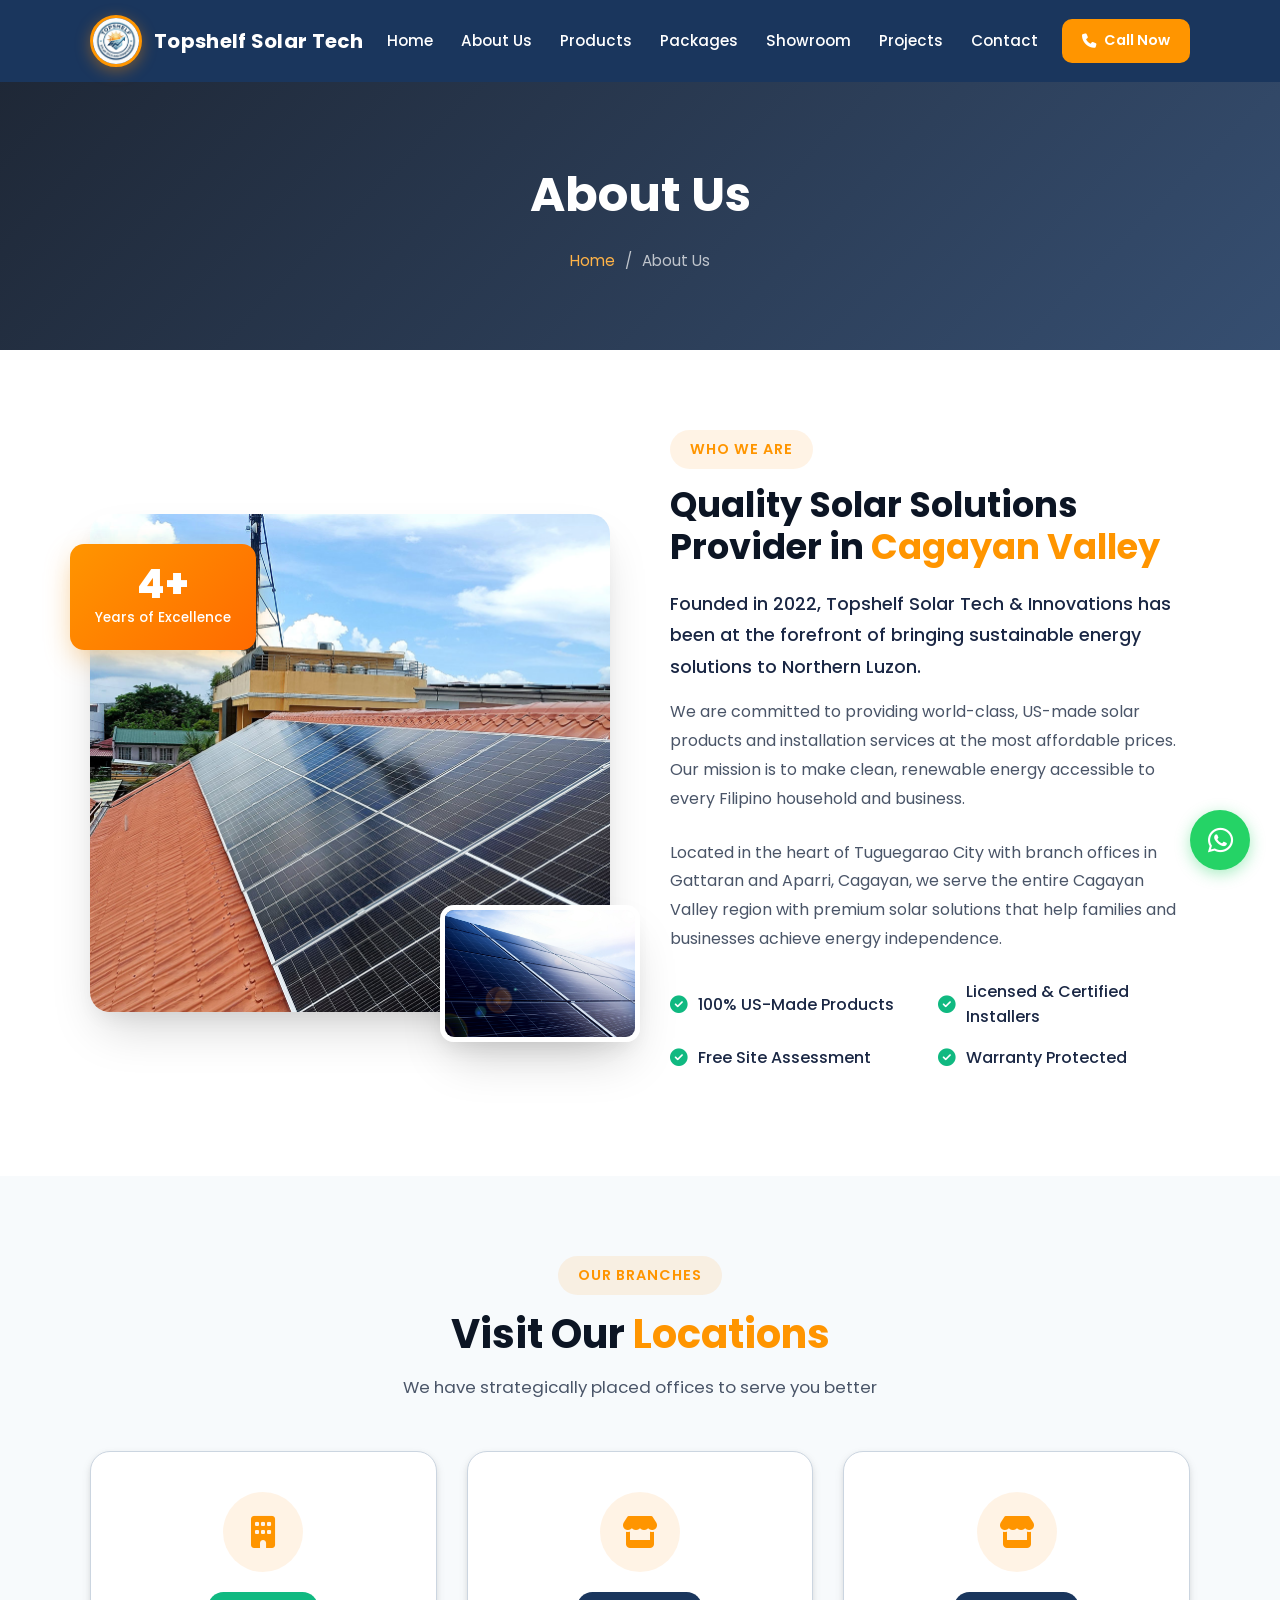
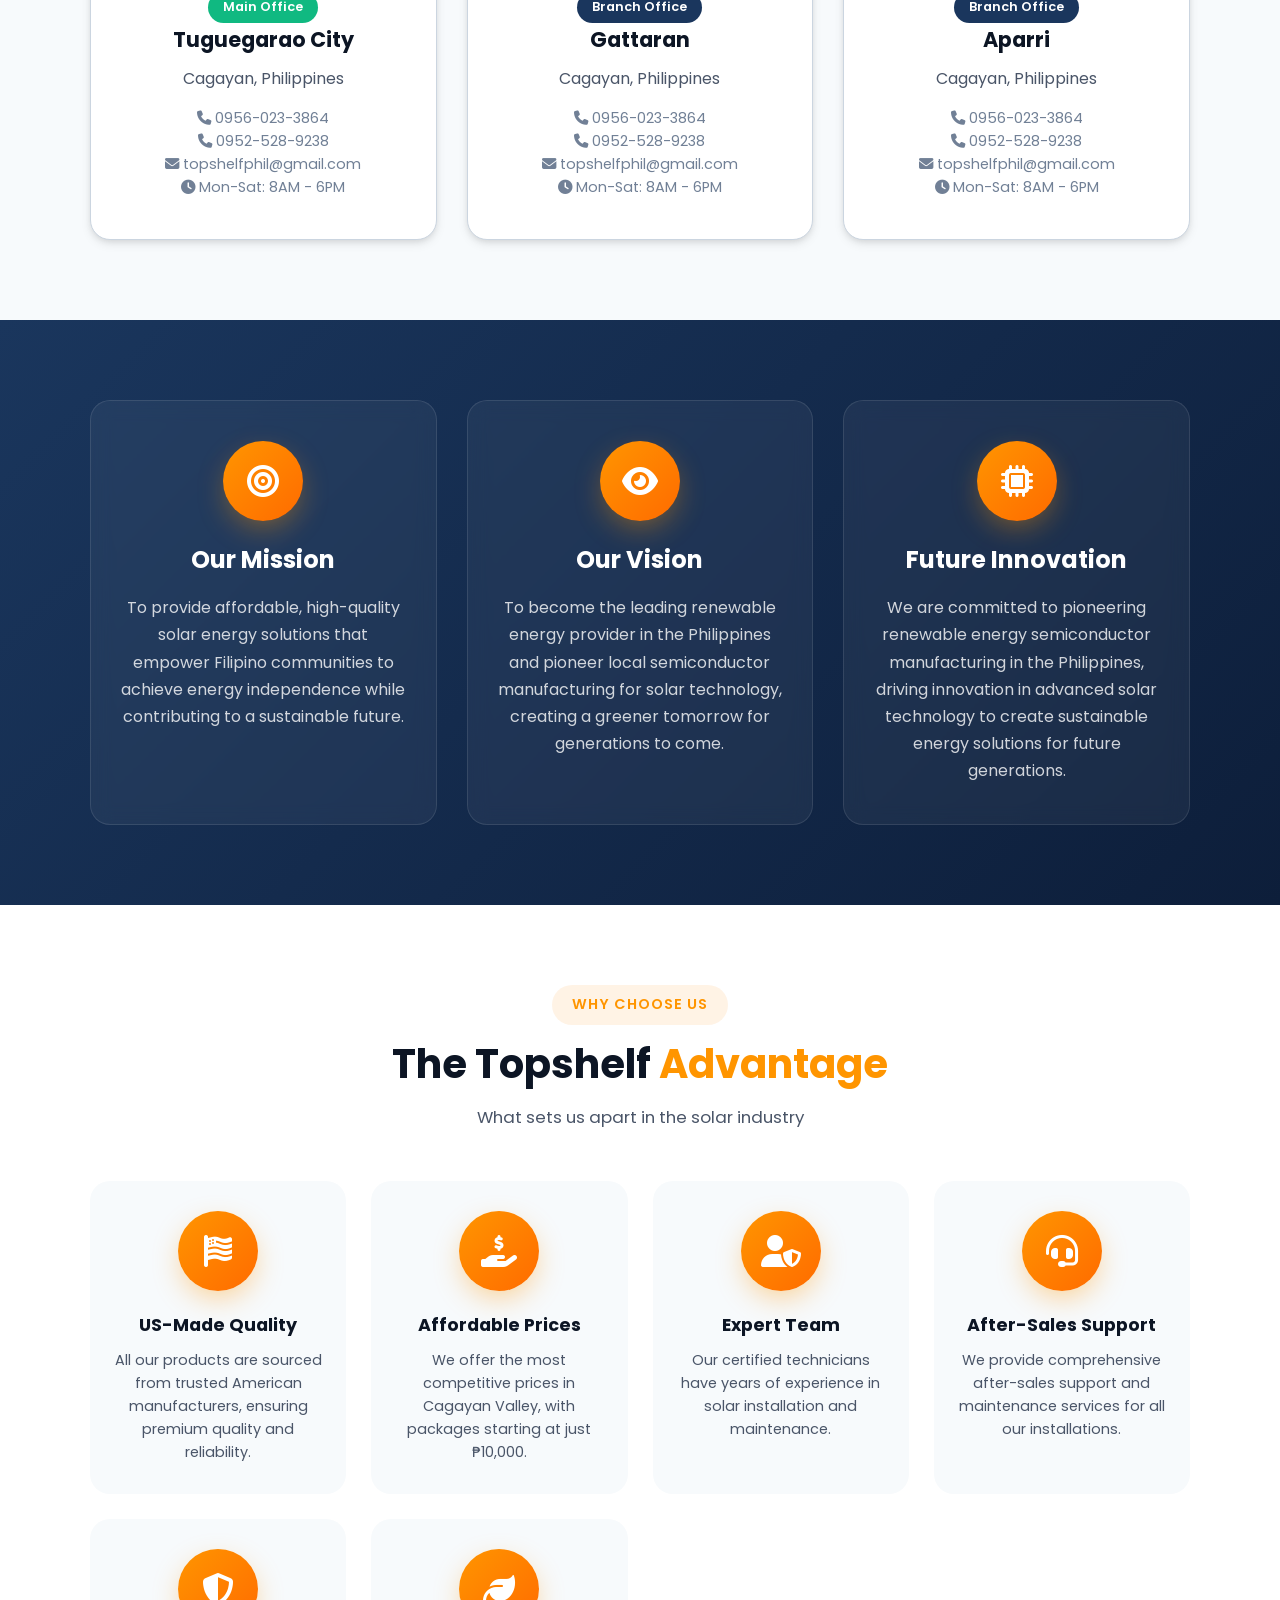
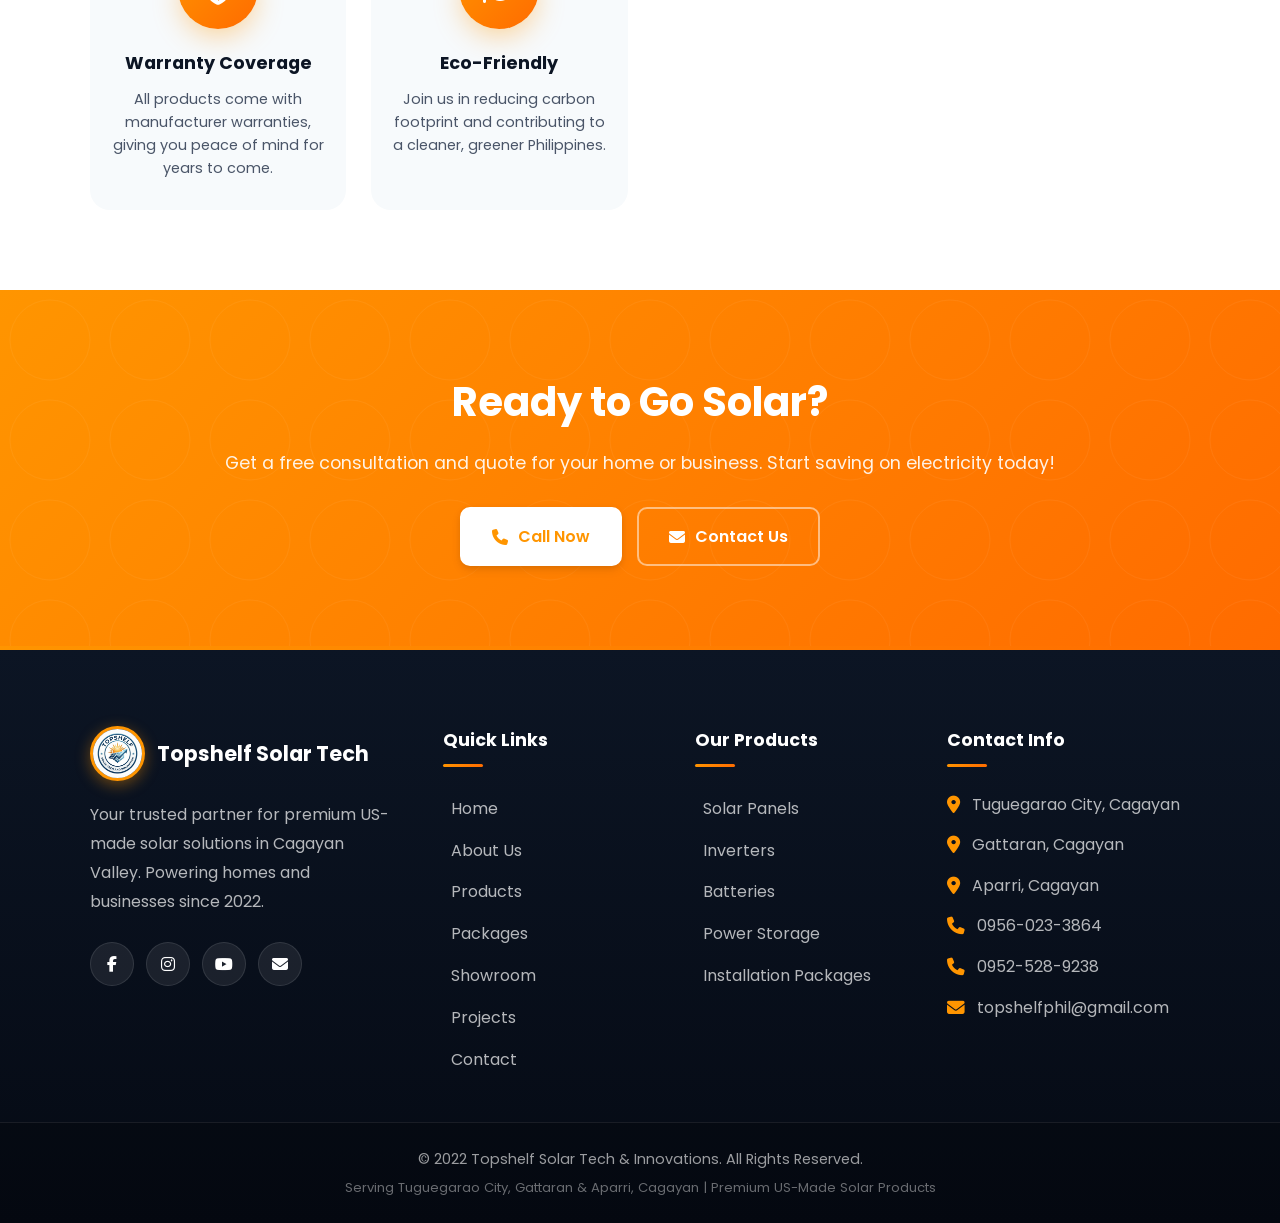
==== commit 01982b4d: "Fix hero/stats overflow, page-banner height, logo round, contact grids, configurator mobile" ====
--- a/about.html
+++ b/about.html
@@ -3,7 +3,7 @@
 <head>
     <meta charset="UTF-8">
     <meta name="viewport" content="width=device-width, initial-scale=1.0">
-    <meta name="description" content="Learn about Topshelf Solar Tech & Innovations - Leading solar power solutions provider in Tuguegarao City, Gattaran, and Aparri, Cagayan since 2022.">
+    <meta name="description" content="Learn about Topshelf Solar Tech & Innovations - Quality  solar power solutions provider in Tuguegarao City, Gattaran, and Aparri, Cagayan since 2022.">
     <meta name="keywords" content="solar panels Philippines, solar installation Tuguegarao, about Topshelf Solar, renewable energy Cagayan">
     <title>About Us | Topshelf Solar Tech & Innovations</title>
     <link rel="icon" type="image/png" href="topshelf.png">
@@ -80,7 +80,7 @@
                 </div>
                 <div class="about-content">
                     <span class="section-tag">Who We Are</span>
-                    <h2>Leading Solar Solutions Provider in <span class="highlight">Cagayan Valley</span></h2>
+                    <h2>Quality Solar Solutions Provider in <span class="highlight">Cagayan Valley</span></h2>
                     <p class="lead">Founded in 2022, Topshelf Solar Tech & Innovations has been at the forefront of bringing sustainable energy solutions to Northern Luzon.</p>
                     <p>We are committed to providing world-class, US-made solar products and installation services at the most affordable prices. Our mission is to make clean, renewable energy accessible to every Filipino household and business.</p>
                     <p>Located in the heart of Tuguegarao City with branch offices in Gattaran and Aparri, Cagayan, we serve the entire Cagayan Valley region with premium solar solutions that help families and businesses achieve energy independence.</p>
--- a/css/style.css
+++ b/css/style.css
@@ -280,8 +280,11 @@
 .logo img {
     height: 52px;
     width: 52px;
+    min-width: 52px;
+    flex-shrink: 0;
     border-radius: 50%;
     object-fit: cover;
+    aspect-ratio: 1 / 1;
     border: 3px solid var(--primary-color);
     box-shadow: 0 4px 15px rgba(255, 140, 0, 0.4),
                 inset 0 0 10px rgba(255, 255, 255, 0.1);
@@ -392,19 +395,33 @@
 .menu-toggle {
     display: none;
     flex-direction: column;
-    gap: 5px;
-    width: 30px;
-    padding: 5px;
+    align-items: center;
+    justify-content: center;
+    gap: 6px;
+    width: 44px;
+    height: 44px;
+    padding: 10px;
     cursor: pointer;
     z-index: 1001;
+    border-radius: var(--radius-sm);
+    background: rgba(255, 255, 255, 0.1);
+    border: 1px solid rgba(255, 255, 255, 0.2);
+    transition: var(--transition);
+}
+
+#header.scrolled .menu-toggle {
+    background: rgba(0, 0, 0, 0.06);
+    border-color: var(--border-color);
 }
 
 .menu-toggle span {
     display: block;
+    width: 24px;
     height: 3px;
     background: var(--white);
     border-radius: 3px;
     transition: var(--transition);
+    flex-shrink: 0;
 }
 
 #header.scrolled .menu-toggle span {
@@ -412,15 +429,16 @@
 }
 
 .menu-toggle.active span:nth-child(1) {
-    transform: rotate(45deg) translate(5px, 6px);
+    transform: rotate(45deg) translate(0, 9px);
 }
 
 .menu-toggle.active span:nth-child(2) {
     opacity: 0;
+    transform: scaleX(0);
 }
 
 .menu-toggle.active span:nth-child(3) {
-    transform: rotate(-45deg) translate(5px, -6px);
+    transform: rotate(-45deg) translate(0, -9px);
 }
 
 .nav-overlay {
@@ -3792,7 +3810,7 @@
    ========================================== */
 .page-banner {
     position: relative;
-    height: 400px;
+    min-height: 350px;
     display: flex;
     align-items: center;
     justify-content: center;
@@ -4242,3 +4260,490 @@
         color: #000;
     }
 }
+
+/* ==========================================
+   SOLAR SYSTEM CONFIGURATOR
+   ========================================== */
+.solar-configurator {
+    padding: 100px 0;
+    background: var(--off-white);
+}
+
+.configurator-layout {
+    display: grid;
+    grid-template-columns: 1fr 400px;
+    gap: 28px;
+    align-items: start;
+}
+
+/* Config Controls (Left) */
+.config-controls {
+    display: flex;
+    flex-direction: column;
+    gap: 18px;
+}
+
+.config-block {
+    background: var(--white);
+    border-radius: var(--radius-lg);
+    padding: 22px;
+    box-shadow: var(--shadow);
+}
+
+.config-block-title {
+    font-size: 0.95rem;
+    font-weight: 700;
+    color: var(--dark-color);
+    margin-bottom: 14px;
+    display: flex;
+    align-items: center;
+    gap: 10px;
+    flex-wrap: wrap;
+}
+
+.step-num {
+    display: inline-flex;
+    align-items: center;
+    justify-content: center;
+    width: 26px;
+    height: 26px;
+    background: var(--primary-color);
+    color: white;
+    border-radius: 50%;
+    font-size: 0.8rem;
+    font-weight: 700;
+    flex-shrink: 0;
+}
+
+.config-block-title small.hints {
+    font-size: 0.72rem;
+    color: var(--text-muted);
+    font-weight: 400;
+    margin-left: auto;
+}
+
+/* System Type Grid */
+.type-grid {
+    display: grid;
+    grid-template-columns: repeat(3, 1fr);
+    gap: 10px;
+}
+
+.type-btn {
+    display: flex;
+    flex-direction: column;
+    align-items: center;
+    gap: 5px;
+    padding: 14px 8px;
+    border: 2px solid var(--border-color);
+    border-radius: var(--radius);
+    background: var(--white);
+    cursor: pointer;
+    transition: var(--transition);
+    text-align: center;
+    font-family: var(--font-primary);
+}
+
+.type-btn i {
+    font-size: 1.3rem;
+    color: var(--text-muted);
+    margin-bottom: 2px;
+}
+
+.type-btn strong {
+    font-size: 0.82rem;
+    color: var(--dark-color);
+    display: block;
+}
+
+.type-btn small {
+    font-size: 0.68rem;
+    color: var(--text-muted);
+    line-height: 1.2;
+}
+
+.type-btn.active,
+.type-btn:hover {
+    border-color: var(--primary-color);
+    background: rgba(255, 149, 0, 0.06);
+}
+
+.type-btn.active i { color: var(--primary-color); }
+.type-btn.active strong { color: var(--primary-color); }
+
+/* Sector Tabs */
+.sector-tabs {
+    display: flex;
+    gap: 8px;
+    flex-wrap: wrap;
+}
+
+.sector-btn {
+    display: flex;
+    align-items: center;
+    gap: 6px;
+    padding: 9px 16px;
+    border: 2px solid var(--border-color);
+    border-radius: var(--radius);
+    background: var(--white);
+    cursor: pointer;
+    font-size: 0.88rem;
+    font-weight: 500;
+    color: var(--text-color);
+    transition: var(--transition);
+    font-family: var(--font-primary);
+}
+
+.sector-btn i { color: var(--text-muted); }
+
+.sector-btn.active,
+.sector-btn:hover {
+    border-color: var(--primary-color);
+    background: var(--primary-color);
+    color: white;
+}
+
+.sector-btn.active i,
+.sector-btn:hover i { color: white; }
+
+/* Appliances List */
+.appliances-list {
+    display: flex;
+    flex-direction: column;
+    gap: 7px;
+    max-height: 520px;
+    overflow-y: auto;
+    padding-right: 4px;
+}
+
+.appliances-list::-webkit-scrollbar { width: 4px; }
+.appliances-list::-webkit-scrollbar-track { background: var(--light-gray); border-radius: 4px; }
+.appliances-list::-webkit-scrollbar-thumb { background: var(--primary-color); border-radius: 4px; }
+
+.appliance-item {
+    display: flex;
+    align-items: center;
+    gap: 9px;
+    padding: 9px 10px;
+    border: 1.5px solid var(--border-color);
+    border-radius: var(--radius);
+    background: var(--off-white);
+    transition: border-color 0.2s, background 0.2s;
+}
+
+.appliance-item.active {
+    border-color: var(--primary-color);
+    background: rgba(255, 149, 0, 0.04);
+}
+
+.app-checkbox { display: flex; align-items: center; }
+
+.app-checkbox input[type="checkbox"] {
+    width: 16px;
+    height: 16px;
+    accent-color: var(--primary-color);
+    cursor: pointer;
+    flex-shrink: 0;
+}
+
+.appliance-icon {
+    width: 30px;
+    height: 30px;
+    display: flex;
+    align-items: center;
+    justify-content: center;
+    background: rgba(255, 149, 0, 0.1);
+    border-radius: var(--radius-sm);
+    flex-shrink: 0;
+}
+
+.appliance-icon i {
+    color: var(--primary-color);
+    font-size: 0.85rem;
+}
+
+.appliance-info {
+    flex: 1;
+    min-width: 0;
+}
+
+.appliance-name {
+    font-size: 0.82rem;
+    font-weight: 600;
+    color: var(--dark-color);
+    white-space: nowrap;
+    overflow: hidden;
+    text-overflow: ellipsis;
+}
+
+.appliance-watts {
+    font-size: 0.72rem;
+    color: var(--text-muted);
+}
+
+.appliance-controls {
+    display: flex;
+    flex-direction: column;
+    gap: 4px;
+    flex-shrink: 0;
+}
+
+.ctrl-row {
+    display: flex;
+    align-items: center;
+    gap: 5px;
+}
+
+.ctrl-lbl {
+    font-size: 0.62rem;
+    color: var(--text-muted);
+    width: 22px;
+    text-align: right;
+    flex-shrink: 0;
+}
+
+.qty-input {
+    display: flex;
+    align-items: center;
+    border: 1px solid var(--border-color);
+    border-radius: var(--radius-sm);
+    overflow: hidden;
+    background: var(--white);
+}
+
+.qty-btn {
+    width: 22px;
+    height: 22px;
+    display: flex;
+    align-items: center;
+    justify-content: center;
+    background: var(--light-gray);
+    border: none;
+    cursor: pointer;
+    font-size: 0.95rem;
+    font-weight: 700;
+    color: var(--text-color);
+    transition: background 0.15s, color 0.15s;
+    line-height: 1;
+    font-family: var(--font-primary);
+}
+
+.qty-btn:hover {
+    background: var(--primary-color);
+    color: white;
+}
+
+.qty-field,
+.hrs-field {
+    width: 30px;
+    height: 22px;
+    border: none;
+    text-align: center;
+    font-size: 0.78rem;
+    font-weight: 600;
+    color: var(--dark-color);
+    background: transparent;
+    outline: none;
+    -moz-appearance: textfield;
+}
+
+.qty-field::-webkit-inner-spin-button,
+.qty-field::-webkit-outer-spin-button,
+.hrs-field::-webkit-inner-spin-button,
+.hrs-field::-webkit-outer-spin-button {
+    -webkit-appearance: none;
+    margin: 0;
+}
+
+/* Config Results (Right) */
+.config-results {
+    display: flex;
+    flex-direction: column;
+    gap: 16px;
+    position: sticky;
+    top: 90px;
+}
+
+.result-card {
+    background: var(--white);
+    border-radius: var(--radius-lg);
+    padding: 20px;
+    box-shadow: var(--shadow);
+}
+
+.result-title {
+    font-size: 0.9rem;
+    font-weight: 700;
+    color: var(--dark-color);
+    margin-bottom: 12px;
+    display: flex;
+    align-items: center;
+    gap: 8px;
+}
+
+.result-title i { color: var(--primary-color); }
+
+/* Live Diagram */
+.live-diagram {
+    width: 100%;
+    overflow: hidden;
+    border-radius: var(--radius);
+    background: #f8f9fb;
+    border: 1px solid var(--light-gray);
+}
+
+/* Spec Rows */
+.spec-rows {
+    display: flex;
+    flex-direction: column;
+}
+
+.spec-row {
+    display: flex;
+    justify-content: space-between;
+    align-items: center;
+    padding: 7px 0;
+    border-bottom: 1px solid var(--light-gray);
+    gap: 8px;
+}
+
+.spec-row:last-child { border-bottom: none; }
+
+.spec-label {
+    font-size: 0.82rem;
+    color: var(--text-light);
+    font-weight: 500;
+}
+
+.spec-value {
+    font-size: 0.82rem;
+    font-weight: 700;
+    color: var(--dark-color);
+    text-align: right;
+}
+
+.spec-value.accent {
+    color: var(--primary-color);
+    font-size: 1rem;
+}
+
+.highlight-row {
+    background: rgba(255, 149, 0, 0.06);
+    padding: 6px 10px;
+    border-radius: var(--radius-sm);
+    margin: 3px 0;
+}
+
+.system-label {
+    background: var(--primary-color);
+    color: white;
+    padding: 3px 10px;
+    border-radius: 20px;
+    font-size: 0.78rem;
+    white-space: nowrap;
+}
+
+.price-row { padding-top: 8px; }
+
+.price-value {
+    font-size: 1.15rem;
+    color: var(--primary-color);
+}
+
+/* Selected appliances */
+.selected-list {
+    display: flex;
+    flex-direction: column;
+    gap: 5px;
+    max-height: 180px;
+    overflow-y: auto;
+}
+
+.no-selection {
+    text-align: center;
+    color: var(--text-muted);
+    font-size: 0.82rem;
+    padding: 16px;
+}
+
+.sel-appliance {
+    display: flex;
+    align-items: center;
+    gap: 7px;
+    padding: 5px 7px;
+    background: var(--off-white);
+    border-radius: var(--radius-sm);
+    font-size: 0.78rem;
+}
+
+.sel-appliance i {
+    color: var(--primary-color);
+    width: 12px;
+    flex-shrink: 0;
+}
+
+.sel-name {
+    flex: 1;
+    color: var(--dark-color);
+    font-weight: 500;
+    white-space: nowrap;
+    overflow: hidden;
+    text-overflow: ellipsis;
+}
+
+.sel-detail {
+    color: var(--text-muted);
+    font-size: 0.72rem;
+    white-space: nowrap;
+}
+
+.sel-watts {
+    color: var(--primary-color);
+    font-weight: 700;
+    min-width: 42px;
+    text-align: right;
+    white-space: nowrap;
+}
+
+/* Responsive configurator */
+@media (max-width: 1100px) {
+    .configurator-layout {
+        grid-template-columns: 1fr 360px;
+    }
+}
+
+@media (max-width: 900px) {
+    .configurator-layout {
+        grid-template-columns: 1fr;
+    }
+
+    .config-results {
+        position: static;
+    }
+}
+
+@media (max-width: 576px) {
+    .type-grid {
+        grid-template-columns: 1fr;
+    }
+
+    .sector-tabs {
+        flex-direction: column;
+    }
+
+    .sector-btn {
+        width: 100%;
+        justify-content: center;
+    }
+
+    .appliance-item {
+        flex-wrap: wrap;
+        gap: 8px;
+    }
+
+    .appliance-controls {
+        flex-direction: row;
+        width: 100%;
+        justify-content: flex-end;
+    }
+}
--- a/css/responsive.css
+++ b/css/responsive.css
@@ -14,7 +14,7 @@
 html {
     -webkit-text-size-adjust: 100%;
     -moz-text-size-adjust: 100%;
-    text-size-adjust: 100%; /* stylelint-disable-line */
+    text-size-adjust: 100%;
 }
 
 /* Smooth scrolling for mobile */
@@ -158,16 +158,30 @@
         padding: 10px;
     }
 
+    .menu-toggle span {
+        width: 22px;
+        height: 3px;
+        background: var(--white);
+        border-radius: 3px;
+        display: block;
+        flex-shrink: 0;
+    }
+
+    #header.scrolled .menu-toggle span {
+        background: var(--dark-color);
+    }
+
     .menu-toggle.active span:nth-child(1) {
-        transform: rotate(45deg) translate(6px, 6px);
+        transform: rotate(45deg) translate(0, 9px);
     }
 
     .menu-toggle.active span:nth-child(2) {
         opacity: 0;
+        transform: scaleX(0);
     }
 
     .menu-toggle.active span:nth-child(3) {
-        transform: rotate(-45deg) translate(6px, -6px);
+        transform: rotate(-45deg) translate(0, -9px);
     }
 
     .call-btn span {
@@ -452,10 +466,13 @@
     .logo img {
         height: 45px;
         width: 45px;
+        min-width: 45px;
         border-radius: 50%;
         border: 2px solid var(--primary-color);
         box-shadow: 0 3px 15px rgba(255, 140, 0, 0.35);
         object-fit: cover;
+        flex-shrink: 0;
+        aspect-ratio: 1 / 1;
     }
 
     .logo span {
@@ -473,7 +490,7 @@
     }
 
     .hero-content {
-        padding: 100px 0 60px;
+        padding: 88px 0 40px;
     }
 
     .hero-content h1 {
@@ -482,13 +499,15 @@
     }
 
     .hero-content p {
-        font-size: 1rem;
+        font-size: 0.98rem;
         line-height: 1.6;
+        margin-bottom: 20px;
     }
 
     .hero-buttons {
         flex-direction: column;
-        gap: 12px;
+        gap: 10px;
+        margin-bottom: 24px;
     }
 
     .hero-buttons .btn {
@@ -500,22 +519,20 @@
     .hero-stats {
         flex-wrap: wrap;
         gap: 0;
-        padding: 16px;
+        padding: 12px 10px;
         width: 100%;
         border-radius: var(--radius-lg);
+        background: rgba(0, 0, 0, 0.45);
     }
 
     .stat {
         flex: 1 1 calc(50% - 1px);
-        padding: 12px 8px;
+        padding: 10px 6px;
         border-bottom: 1px solid rgba(255, 255, 255, 0.1);
-    }
-
-    .stat:nth-child(-n+2) {
-        border-bottom: 1px solid rgba(255, 255, 255, 0.1);
-    }
-
-    .stat:nth-last-child(-n+2) {
+        min-width: 0;
+    }
+
+    .stat:nth-last-child(-n+3) {
         border-bottom: none;
     }
 
@@ -524,15 +541,15 @@
     }
 
     .stat-number {
-        font-size: 1.7rem;
+        font-size: 1.6rem;
     }
 
     .stat-suffix {
-        font-size: 1rem;
+        font-size: 0.95rem;
     }
 
     .stat-label {
-        font-size: 0.75rem;
+        font-size: 0.7rem;
         line-height: 1.3;
     }
 
@@ -834,10 +851,13 @@
     .logo img {
         height: 42px;
         width: 42px;
+        min-width: 42px;
         border-radius: 50%;
         border: 2px solid var(--primary-color);
         box-shadow: 0 4px 15px rgba(255, 140, 0, 0.4);
         object-fit: cover;
+        flex-shrink: 0;
+        aspect-ratio: 1 / 1;
     }
 
     .logo span {
@@ -856,7 +876,7 @@
 
     /* Hero */
     .hero-content {
-        padding: 90px 0 50px;
+        padding: 80px 0 35px;
     }
 
     .hero-content h1 {
@@ -870,12 +890,17 @@
     }
 
     .hero-content p {
-        font-size: 0.95rem;
+        font-size: 0.9rem;
+        margin-bottom: 16px;
     }
 
     .hero-buttons .btn {
         padding: 14px 24px;
         font-size: 0.95rem;
+    }
+
+    .hero-buttons {
+        margin-bottom: 18px;
     }
 
     .hero-stats {
@@ -3017,4 +3042,236 @@
     .breadcrumb {
         font-size: 0.75rem;
     }
+}
+
+/* ====================================================
+   COMPREHENSIVE MOBILE FIXES
+   Hero, Stats, Banners, Contact Grid, Configurator
+   ==================================================== */
+
+/* Page Banner: tablet override (override min-height only, height:auto from base) */
+@media (max-width: 768px) {
+    .page-banner {
+        min-height: 240px;
+    }
+
+    .banner-content h1 {
+        font-size: 1.6rem;
+    }
+}
+
+/* ── Hero: 480px and smaller ─────────────────────── */
+@media (max-width: 480px) {
+    .hero-content {
+        padding: 72px 0 60px;
+    }
+
+    .hero-badge {
+        font-size: 0.7rem;
+        padding: 7px 12px;
+        margin-bottom: 14px;
+    }
+
+    .hero-content h1 {
+        font-size: 1.45rem;
+        line-height: 1.2;
+        margin-bottom: 14px;
+    }
+
+    .hero-content p {
+        font-size: 0.85rem;
+        line-height: 1.55;
+        margin-bottom: 14px;
+    }
+
+    .hero-buttons {
+        margin-bottom: 14px;
+    }
+
+    .hero-buttons .btn {
+        padding: 12px 20px;
+        font-size: 0.9rem;
+    }
+
+    .hero-stats {
+        padding: 10px 8px;
+    }
+
+    .stat {
+        padding: 6px 4px;
+    }
+
+    .stat-number {
+        font-size: 1.35rem;
+    }
+
+    .stat-suffix {
+        font-size: 0.85rem;
+    }
+
+    .stat-label {
+        font-size: 0.65rem;
+    }
+}
+
+/* ── Hero: 360px and smaller ─────────────────────── */
+@media (max-width: 360px) {
+    .hero-content {
+        padding: 68px 0 55px;
+    }
+
+    .hero-content h1 {
+        font-size: 1.3rem;
+    }
+
+    /* Hide paragraph on very small phones to prevent overflow */
+    .hero-content > p {
+        display: none;
+    }
+
+    .hero-buttons .btn {
+        padding: 11px 16px;
+        font-size: 0.85rem;
+    }
+
+    .stat-number {
+        font-size: 1.2rem;
+    }
+
+    .stat-label {
+        font-size: 0.6rem;
+    }
+}
+
+/* ── Contact Cards Grid ──────────────────────────── */
+@media (max-width: 768px) {
+    .contact-cards-grid {
+        grid-template-columns: repeat(2, 1fr);
+        gap: 15px;
+    }
+}
+
+@media (max-width: 480px) {
+    .contact-cards-grid {
+        grid-template-columns: 1fr;
+        gap: 12px;
+    }
+
+    .contact-info-card {
+        flex-direction: column;
+        text-align: center;
+        align-items: center;
+    }
+}
+
+/* ── Configurator mobile improvements ────────────── */
+@media (max-width: 480px) {
+    .solar-configurator {
+        padding: 60px 0;
+    }
+
+    .config-block {
+        padding: 16px;
+    }
+
+    .config-block-title {
+        font-size: 0.88rem;
+    }
+
+    .config-block-title small.hints {
+        display: block;
+        margin-left: 0;
+        margin-top: 4px;
+        width: 100%;
+    }
+
+    .type-btn {
+        padding: 10px 6px;
+    }
+
+    .type-btn small {
+        font-size: 0.6rem;
+    }
+
+    .sector-btn {
+        padding: 8px 12px;
+        font-size: 0.82rem;
+    }
+
+    .appliance-item {
+        padding: 7px 8px;
+        gap: 7px;
+    }
+
+    .appliance-name {
+        white-space: normal;
+        line-height: 1.2;
+    }
+
+    .qty-btn {
+        width: 20px;
+        height: 20px;
+    }
+
+    .qty-field,
+    .hrs-field {
+        width: 26px;
+        height: 20px;
+    }
+
+    .result-card {
+        padding: 16px;
+    }
+
+    .spec-value.accent {
+        font-size: 0.9rem;
+    }
+
+    .price-value {
+        font-size: 1rem;
+    }
+
+    .live-diagram {
+        min-height: 120px;
+    }
+}
+
+/* ── Slider controls clearance ───────────────────── */
+@media (max-width: 480px) {
+    .slider-controls {
+        bottom: 30px;
+    }
+
+    .slider-btn {
+        width: 36px;
+        height: 36px;
+        min-width: 36px;
+        min-height: 36px;
+    }
+}
+
+/* ── Package benefits even wrapping ─────────────── */
+@media (max-width: 480px) {
+    .benefit-item {
+        flex: 1 1 calc(50% - 10px);
+        justify-content: center;
+        text-align: center;
+    }
+}
+
+/* ── Locations grid - single column on tablet ────── */
+@media (max-width: 992px) {
+    .locations-grid {
+        grid-template-columns: 1fr;
+        max-width: 520px;
+        margin: 0 auto;
+    }
+}
+
+/* ── Section tag overflow protection ─────────────── */
+@media (max-width: 480px) {
+    .section-tag {
+        white-space: normal;
+        word-break: break-word;
+    }
 }
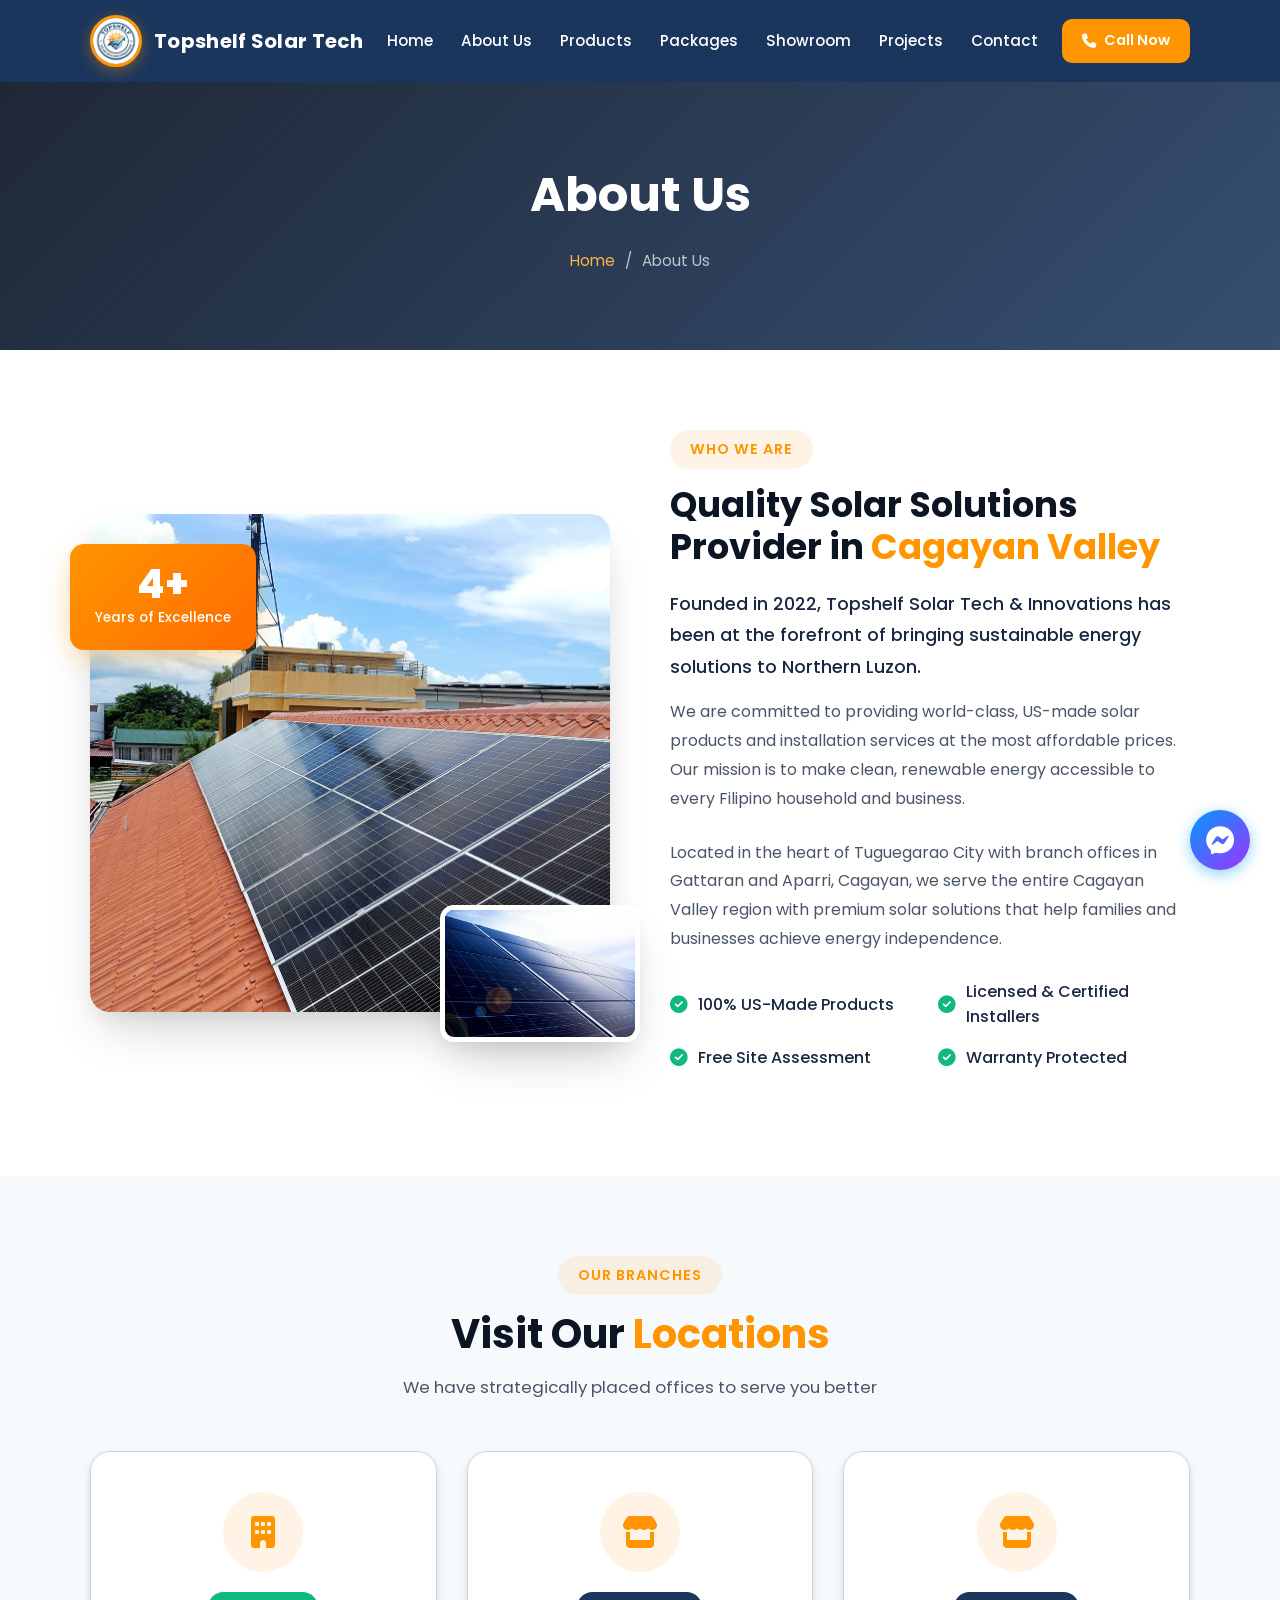
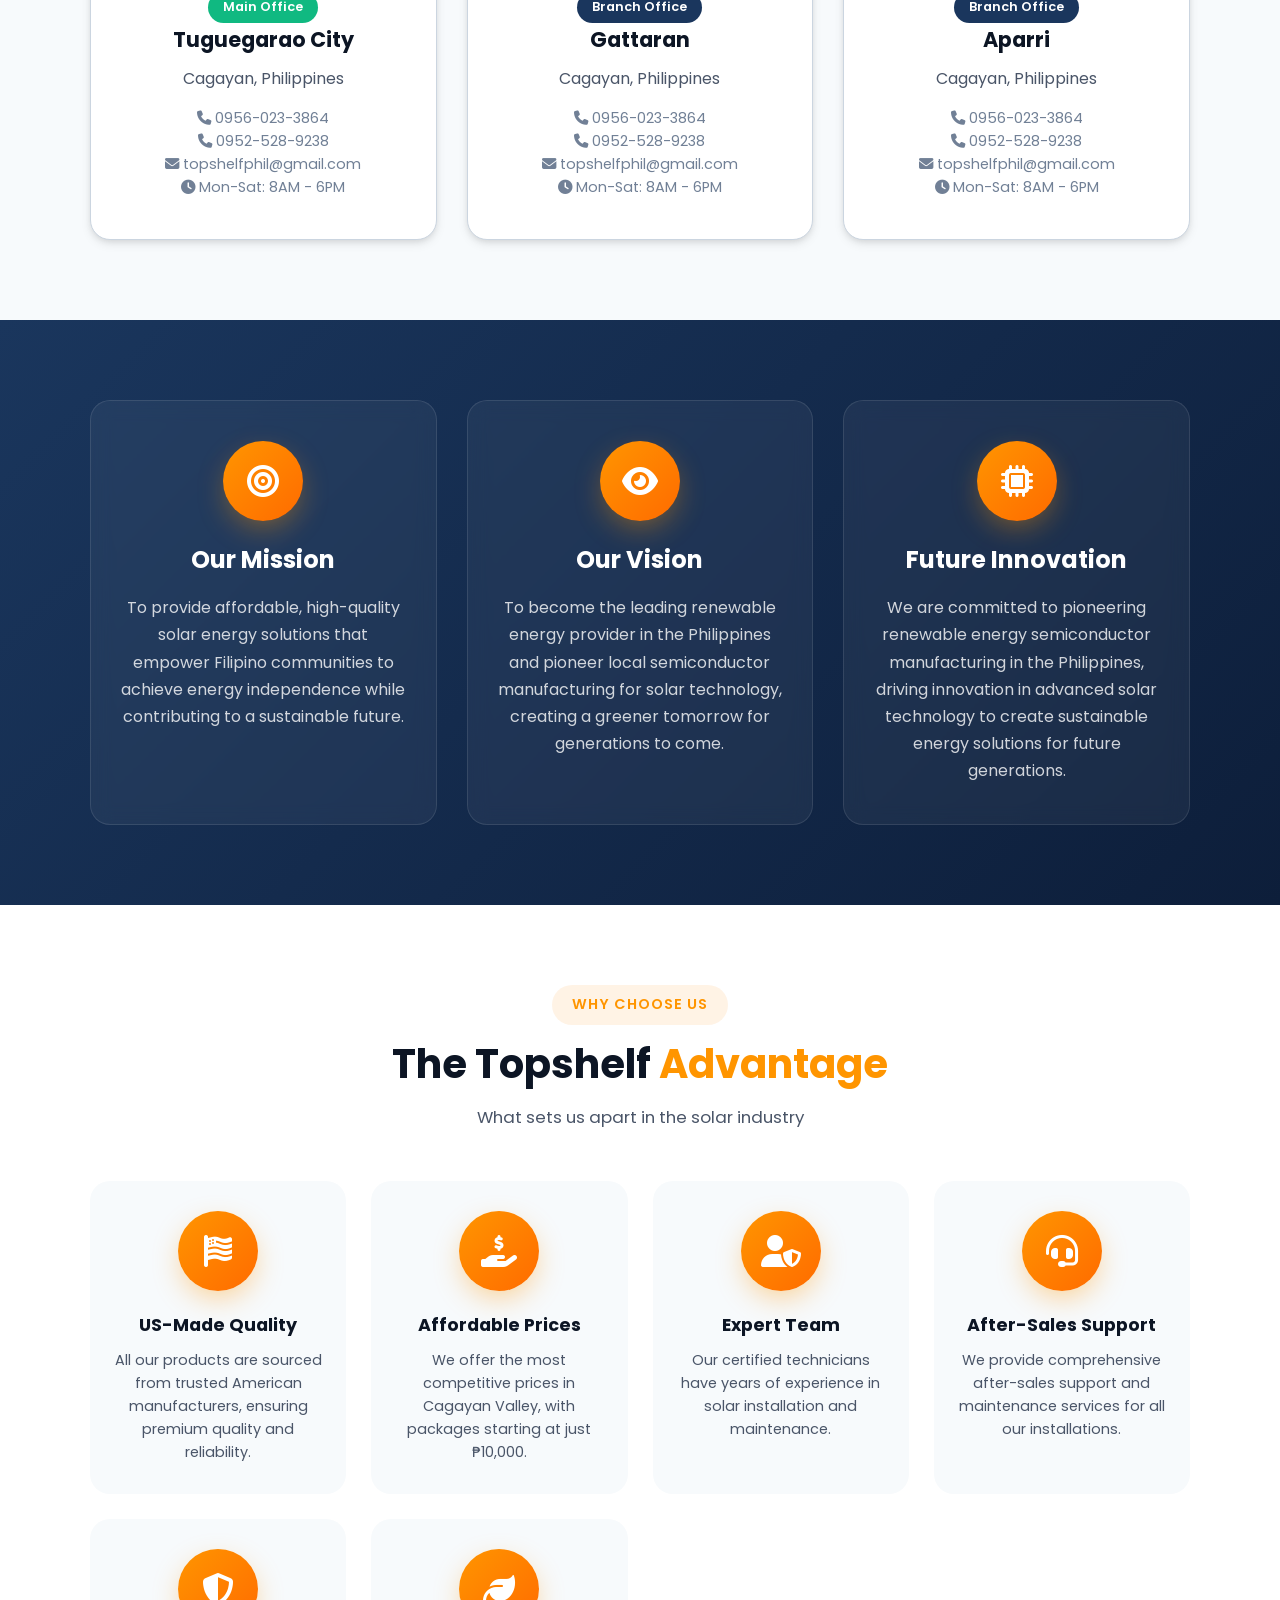
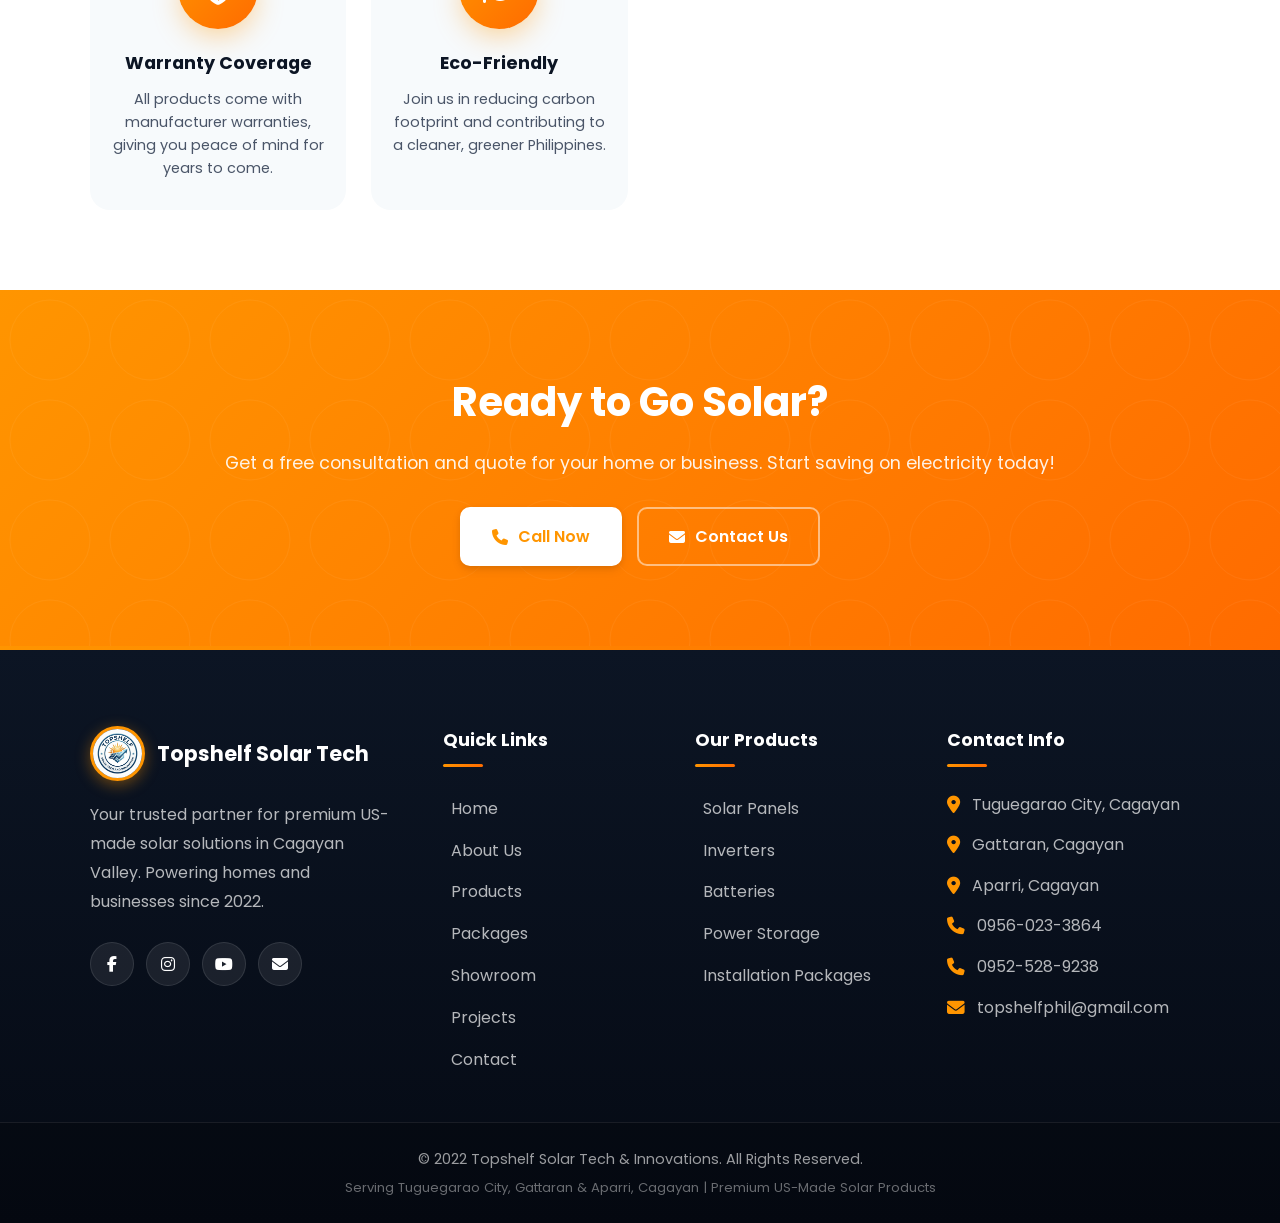
==== commit 8a9242b9: "Separate hero stats into standalone section, Messenger float on all pages, add Bakit Solar ROI secti" ====
--- a/about.html
+++ b/about.html
@@ -347,8 +347,8 @@
     </button>
 
     <!-- WhatsApp Float -->
-    <a href="https://wa.me/639560233864" class="whatsapp-float" target="_blank" rel="noopener" aria-label="Chat with us on WhatsApp" title="Chat on WhatsApp">
-        <i class="fab fa-whatsapp"></i>
+    <a href="https://m.me/topshelfsolar" class="whatsapp-float" target="_blank" rel="noopener" aria-label="Chat with us on Messenger" title="Chat on Messenger">
+        <i class="fab fa-facebook-messenger"></i>
     </a>
 
     <script src="js/main.js"></script>
--- a/css/style.css
+++ b/css/style.css
@@ -635,7 +635,7 @@
     position: relative;
     z-index: 2;
     max-width: 800px;
-    padding: 120px 0 80px;
+    padding: 120px 0 50px;
 }
 
 .hero-badge {
@@ -669,7 +669,7 @@
     display: flex;
     gap: 15px;
     flex-wrap: wrap;
-    margin-bottom: 50px;
+    margin-bottom: 20px;
 }
 
 .hero-stats {
@@ -704,8 +704,9 @@
 
 .stat-label {
     font-size: 0.85rem;
-    color: rgba(255, 255, 255, 0.8);
+    color: var(--text-light);
     margin-top: 5px;
+    display: block;
 }
 
 .stat-divider {
@@ -716,7 +717,7 @@
 
 .slider-controls {
     position: absolute;
-    bottom: 100px;
+    bottom: 50px;
     left: 50%;
     transform: translateX(-50%);
     display: flex;
@@ -822,6 +823,56 @@
 .feature-item p {
     font-size: 0.85rem;
     color: rgba(255, 255, 255, 0.7);
+}
+
+/* ==========================================
+   STATS BAR (Below Hero)
+   ========================================== */
+.stats-bar {
+    background: var(--white);
+    position: relative;
+    z-index: 5;
+    box-shadow: 0 4px 20px rgba(0, 0, 0, 0.08);
+}
+
+.stats-grid {
+    display: grid;
+    grid-template-columns: repeat(4, 1fr);
+}
+
+.stats-bar .stat {
+    padding: 40px 20px;
+    text-align: center;
+    border-right: 1px solid var(--light-gray);
+    transition: var(--transition);
+}
+
+.stats-bar .stat:last-child {
+    border-right: none;
+}
+
+.stats-bar .stat:hover {
+    background: var(--off-white);
+}
+
+.stats-bar .stat-number {
+    font-size: 3rem;
+    font-weight: 800;
+    color: var(--primary-color);
+    line-height: 1;
+}
+
+.stats-bar .stat-suffix {
+    font-size: 1.5rem;
+    font-weight: 700;
+    color: var(--primary-color);
+}
+
+.stats-bar .stat-label {
+    font-size: 0.9rem;
+    color: var(--text-light);
+    font-weight: 500;
+    margin-top: 8px;
 }
 
 /* ==========================================
@@ -4167,21 +4218,21 @@
     right: 30px;
     width: 60px;
     height: 60px;
-    background: #25d366;
+    background: linear-gradient(135deg, #0099ff, #a033ff);
     color: var(--white);
     border-radius: 50%;
     display: flex;
     align-items: center;
     justify-content: center;
     font-size: 1.8rem;
-    box-shadow: 0 4px 15px rgba(37, 211, 102, 0.4);
+    box-shadow: 0 4px 15px rgba(0, 153, 255, 0.45);
     z-index: 990;
     transition: var(--transition);
 }
 
 .whatsapp-float:hover {
     transform: scale(1.1);
-    box-shadow: 0 6px 20px rgba(37, 211, 102, 0.5);
+    box-shadow: 0 6px 20px rgba(0, 153, 255, 0.6);
 }
 
 /* ==========================================
@@ -4190,6 +4241,497 @@
 .power-generation-section {
     padding: 80px 0;
     background: var(--white);
+}
+
+/* ==========================================
+   SHOWROOM ECONOMICS SECTIONS (Bakit Solar?)
+   ========================================== */
+.bakit-solar-section {
+    padding: 80px 0;
+    background: linear-gradient(135deg, var(--secondary-dark) 0%, var(--secondary-color) 100%);
+    position: relative;
+    overflow: hidden;
+}
+
+.bakit-solar-section::before {
+    content: '';
+    position: absolute;
+    top: -50%;
+    right: -10%;
+    width: 600px;
+    height: 600px;
+    background: radial-gradient(circle, rgba(255, 149, 0, 0.08) 0%, transparent 70%);
+    pointer-events: none;
+}
+
+.bakit-hero-content {
+    text-align: center;
+    max-width: 800px;
+    margin: 0 auto 60px;
+    color: var(--white);
+}
+
+.bakit-hero-content .section-tag {
+    background: rgba(255, 149, 0, 0.2);
+    color: var(--primary-light);
+    border: 1px solid rgba(255, 149, 0, 0.3);
+}
+
+.bakit-hero-content h2 {
+    font-size: 2.4rem;
+    font-weight: 800;
+    color: var(--white);
+    margin: 15px 0;
+    line-height: 1.2;
+}
+
+.bakit-hero-content .lead {
+    font-size: 1.15rem;
+    color: rgba(255,255,255,0.85);
+    line-height: 1.7;
+}
+
+.bakit-pillars {
+    display: grid;
+    grid-template-columns: repeat(3, 1fr);
+    gap: 25px;
+    margin-top: 20px;
+}
+
+.pillar-card {
+    background: rgba(255,255,255,0.07);
+    border: 1px solid rgba(255,255,255,0.12);
+    border-radius: var(--radius-xl);
+    padding: 30px 25px;
+    text-align: center;
+    transition: var(--transition);
+}
+
+.pillar-card:hover {
+    background: rgba(255,255,255,0.12);
+    transform: translateY(-5px);
+}
+
+.pillar-icon {
+    width: 60px;
+    height: 60px;
+    background: var(--gradient-primary);
+    border-radius: 50%;
+    display: flex;
+    align-items: center;
+    justify-content: center;
+    margin: 0 auto 15px;
+    font-size: 1.5rem;
+    color: var(--white);
+}
+
+.pillar-card h4 {
+    color: var(--white);
+    font-size: 1.05rem;
+    font-weight: 700;
+    margin-bottom: 8px;
+}
+
+.pillar-card p {
+    color: rgba(255,255,255,0.75);
+    font-size: 0.9rem;
+    line-height: 1.5;
+}
+
+.pillar-highlight {
+    display: block;
+    font-size: 1.6rem;
+    font-weight: 800;
+    color: var(--primary-color);
+    margin-top: 10px;
+}
+
+/* Savings Analysis */
+.savings-analysis-section {
+    padding: 80px 0;
+    background: var(--white);
+}
+
+.savings-table-wrap {
+    overflow-x: auto;
+    border-radius: var(--radius-lg);
+    box-shadow: var(--shadow-md);
+    margin-top: 40px;
+}
+
+.savings-table {
+    width: 100%;
+    border-collapse: collapse;
+    font-size: 0.95rem;
+}
+
+.savings-table th {
+    background: var(--gradient-secondary);
+    color: var(--white);
+    padding: 16px 20px;
+    text-align: left;
+    font-weight: 600;
+    white-space: nowrap;
+}
+
+.savings-table th:first-child { border-radius: var(--radius-lg) 0 0 0; }
+.savings-table th:last-child { border-radius: 0 var(--radius-lg) 0 0; }
+
+.savings-table td {
+    padding: 14px 20px;
+    border-bottom: 1px solid var(--light-gray);
+    vertical-align: middle;
+}
+
+.savings-table tr:last-child td {
+    border-bottom: none;
+}
+
+.savings-table tr:nth-child(even) td {
+    background: var(--off-white);
+}
+
+.savings-table .highlight-row td {
+    background: rgba(255, 149, 0, 0.08);
+    font-weight: 600;
+}
+
+.savings-table .savings-amount {
+    color: var(--accent-color);
+    font-weight: 700;
+}
+
+.savings-table .package-badge {
+    display: inline-block;
+    background: var(--gradient-primary);
+    color: var(--white);
+    padding: 4px 12px;
+    border-radius: 20px;
+    font-size: 0.8rem;
+    font-weight: 600;
+}
+
+.roi-years {
+    display: inline-block;
+    background: rgba(16, 185, 129, 0.12);
+    color: var(--accent-dark);
+    padding: 3px 10px;
+    border-radius: 12px;
+    font-size: 0.85rem;
+    font-weight: 600;
+}
+
+/* Appliance Energy Section */
+.appliance-section {
+    padding: 80px 0;
+    background: var(--off-white);
+}
+
+.appliance-grid {
+    display: grid;
+    grid-template-columns: 1fr 1fr;
+    gap: 40px;
+    align-items: start;
+    margin-top: 40px;
+}
+
+.appliance-table-wrap {
+    overflow-x: auto;
+    border-radius: var(--radius-lg);
+    box-shadow: var(--shadow-md);
+}
+
+.appliance-table {
+    width: 100%;
+    border-collapse: collapse;
+    font-size: 0.88rem;
+}
+
+.appliance-table th {
+    background: var(--secondary-color);
+    color: var(--white);
+    padding: 12px 15px;
+    text-align: left;
+    font-weight: 600;
+}
+
+.appliance-table td {
+    padding: 11px 15px;
+    border-bottom: 1px solid var(--light-gray);
+}
+
+.appliance-table tr:last-child td { border-bottom: none; }
+
+.appliance-table tr:nth-child(even) td {
+    background: rgba(255,255,255,0.7);
+}
+
+.cost-high { color: #e53e3e; font-weight: 600; }
+.cost-medium { color: #dd6b20; font-weight: 600; }
+.cost-low { color: var(--accent-dark); font-weight: 600; }
+
+.topshelf-benefits-card {
+    background: var(--secondary-dark);
+    border-radius: var(--radius-xl);
+    padding: 35px 30px;
+    color: var(--white);
+}
+
+.topshelf-benefits-card h3 {
+    font-size: 1.3rem;
+    font-weight: 700;
+    color: var(--white);
+    margin-bottom: 20px;
+    display: flex;
+    align-items: center;
+    gap: 10px;
+}
+
+.topshelf-benefits-card h3 i {
+    color: var(--primary-color);
+}
+
+.benefit-list {
+    list-style: none;
+    display: flex;
+    flex-direction: column;
+    gap: 14px;
+}
+
+.benefit-list li {
+    display: flex;
+    align-items: flex-start;
+    gap: 12px;
+    font-size: 0.95rem;
+    color: rgba(255,255,255,0.88);
+    line-height: 1.4;
+}
+
+.benefit-list li i {
+    color: var(--primary-color);
+    font-size: 1rem;
+    margin-top: 2px;
+    flex-shrink: 0;
+}
+
+.benefit-list li strong {
+    color: var(--white);
+}
+
+/* ROI Calculator */
+.roi-calculator-section {
+    padding: 80px 0;
+    background: var(--white);
+}
+
+.roi-calc-layout {
+    display: grid;
+    grid-template-columns: 1fr 1fr;
+    gap: 40px;
+    margin-top: 40px;
+    align-items: start;
+}
+
+.roi-calc-inputs {
+    background: var(--off-white);
+    border-radius: var(--radius-xl);
+    padding: 35px 30px;
+    border: 1px solid var(--light-gray);
+}
+
+.roi-calc-inputs h3 {
+    font-size: 1.2rem;
+    font-weight: 700;
+    color: var(--text-color);
+    margin-bottom: 25px;
+    display: flex;
+    align-items: center;
+    gap: 10px;
+}
+
+.roi-calc-inputs h3 i { color: var(--primary-color); }
+
+.form-group {
+    margin-bottom: 20px;
+}
+
+.form-group label {
+    display: block;
+    font-size: 0.9rem;
+    font-weight: 600;
+    color: var(--text-color);
+    margin-bottom: 8px;
+}
+
+.form-group label span {
+    color: var(--text-muted);
+    font-weight: 400;
+}
+
+.form-group input, .form-group select {
+    width: 100%;
+    padding: 12px 16px;
+    border: 2px solid var(--light-gray);
+    border-radius: var(--radius);
+    font-family: var(--font-primary);
+    font-size: 0.95rem;
+    color: var(--text-color);
+    background: var(--white);
+    transition: var(--transition);
+    -webkit-appearance: none;
+    appearance: none;
+}
+
+.form-group input:focus, .form-group select:focus {
+    outline: none;
+    border-color: var(--primary-color);
+    box-shadow: 0 0 0 3px rgba(255, 149, 0, 0.15);
+}
+
+.calc-btn {
+    width: 100%;
+    padding: 16px;
+    background: var(--gradient-primary);
+    color: var(--white);
+    border: none;
+    border-radius: var(--radius-lg);
+    font-size: 1rem;
+    font-weight: 700;
+    cursor: pointer;
+    display: flex;
+    align-items: center;
+    justify-content: center;
+    gap: 10px;
+    transition: var(--transition);
+    margin-top: 10px;
+}
+
+.calc-btn:hover {
+    transform: translateY(-2px);
+    box-shadow: var(--shadow-orange);
+}
+
+.roi-calc-results {
+    background: var(--gradient-secondary);
+    border-radius: var(--radius-xl);
+    padding: 35px 30px;
+    color: var(--white);
+}
+
+.roi-calc-results h3 {
+    font-size: 1.2rem;
+    font-weight: 700;
+    color: var(--white);
+    margin-bottom: 25px;
+    display: flex;
+    align-items: center;
+    gap: 10px;
+}
+
+.roi-calc-results h3 i { color: var(--primary-color); }
+
+.result-empty {
+    text-align: center;
+    padding: 40px 20px;
+    color: rgba(255,255,255,0.5);
+}
+
+.result-empty i {
+    font-size: 3rem;
+    display: block;
+    margin-bottom: 15px;
+    color: rgba(255,255,255,0.2);
+}
+
+.roi-result-grid {
+    display: grid;
+    grid-template-columns: 1fr 1fr;
+    gap: 16px;
+    margin-bottom: 20px;
+}
+
+.roi-result-item {
+    background: rgba(255,255,255,0.08);
+    border-radius: var(--radius-lg);
+    padding: 18px 15px;
+    text-align: center;
+}
+
+.roi-result-item.full-width {
+    grid-column: 1 / -1;
+    background: rgba(255, 149, 0, 0.15);
+    border: 1px solid rgba(255, 149, 0, 0.3);
+}
+
+.roi-result-item .result-label {
+    font-size: 0.8rem;
+    color: rgba(255,255,255,0.65);
+    margin-bottom: 6px;
+    text-transform: uppercase;
+    letter-spacing: 0.5px;
+}
+
+.roi-result-item .result-value {
+    font-size: 1.5rem;
+    font-weight: 800;
+    color: var(--white);
+}
+
+.roi-result-item.full-width .result-value {
+    font-size: 2rem;
+    color: var(--primary-light);
+}
+
+.roi-year-breakdown {
+    background: rgba(255,255,255,0.06);
+    border-radius: var(--radius-lg);
+    padding: 15px;
+    margin-top: 5px;
+}
+
+.roi-year-breakdown h4 {
+    font-size: 0.9rem;
+    color: rgba(255,255,255,0.7);
+    margin-bottom: 12px;
+    text-transform: uppercase;
+    letter-spacing: 0.5px;
+}
+
+.year-bar-row {
+    display: flex;
+    align-items: center;
+    gap: 10px;
+    margin-bottom: 8px;
+    font-size: 0.85rem;
+}
+
+.year-bar-row .year-label {
+    width: 40px;
+    color: rgba(255,255,255,0.6);
+    flex-shrink: 0;
+}
+
+.year-bar-track {
+    flex: 1;
+    height: 8px;
+    background: rgba(255,255,255,0.1);
+    border-radius: 4px;
+    overflow: hidden;
+}
+
+.year-bar-fill {
+    height: 100%;
+    background: var(--gradient-primary);
+    border-radius: 4px;
+    transition: width 0.8s ease;
+}
+
+.year-bar-row .year-amount {
+    width: 80px;
+    text-align: right;
+    color: rgba(255,255,255,0.85);
+    font-weight: 600;
+    font-size: 0.82rem;
 }
 
 /* ==========================================
--- a/css/responsive.css
+++ b/css/responsive.css
@@ -3274,4 +3274,125 @@
         white-space: normal;
         word-break: break-word;
     }
+}
+
+/* ==========================================
+   STATS BAR RESPONSIVE
+   ========================================== */
+@media (max-width: 768px) {
+    .stats-grid {
+        grid-template-columns: repeat(2, 1fr);
+    }
+
+    .stats-bar .stat {
+        padding: 28px 15px;
+        border-right: 1px solid var(--light-gray);
+        border-bottom: 1px solid var(--light-gray);
+    }
+
+    .stats-bar .stat:nth-child(even) {
+        border-right: none;
+    }
+
+    .stats-bar .stat:nth-last-child(-n+2) {
+        border-bottom: none;
+    }
+
+    .stats-bar .stat-number {
+        font-size: 2.2rem;
+    }
+
+    .stats-bar .stat-suffix {
+        font-size: 1.2rem;
+    }
+}
+
+@media (max-width: 480px) {
+    .stats-bar .stat-number {
+        font-size: 1.8rem;
+    }
+
+    .stats-bar .stat {
+        padding: 20px 12px;
+    }
+}
+
+/* ==========================================
+   SHOWROOM ECONOMICS RESPONSIVE
+   ========================================== */
+@media (max-width: 992px) {
+    .bakit-pillars {
+        grid-template-columns: 1fr;
+        gap: 20px;
+        max-width: 500px;
+        margin: 20px auto 0;
+    }
+
+    .appliance-grid {
+        grid-template-columns: 1fr;
+    }
+
+    .roi-calc-layout {
+        grid-template-columns: 1fr;
+    }
+}
+
+@media (max-width: 768px) {
+    .bakit-hero-content h2 {
+        font-size: 1.65rem;
+    }
+
+    .pillar-highlight {
+        font-size: 1.3rem;
+    }
+
+    .savings-table th,
+    .savings-table td {
+        padding: 10px 12px;
+        font-size: 0.85rem;
+    }
+
+    .roi-result-grid {
+        grid-template-columns: 1fr 1fr;
+    }
+
+    .roi-calc-results {
+        padding: 25px 20px;
+    }
+
+    .roi-calc-inputs {
+        padding: 25px 20px;
+    }
+}
+
+@media (max-width: 576px) {
+    .roi-result-grid {
+        grid-template-columns: 1fr;
+    }
+
+    .roi-result-item.full-width {
+        grid-column: 1;
+    }
+
+    .savings-table-wrap {
+        border-radius: var(--radius);
+    }
+
+    .year-bar-row .year-amount {
+        font-size: 0.76rem;
+        width: 68px;
+    }
+}
+
+/* ==========================================
+   MESSENGER FLOAT RESPONSIVE
+   ========================================== */
+@media (max-width: 576px) {
+    .whatsapp-float {
+        width: 52px;
+        height: 52px;
+        font-size: 1.5rem;
+        bottom: 20px;
+        right: 20px;
+    }
 }
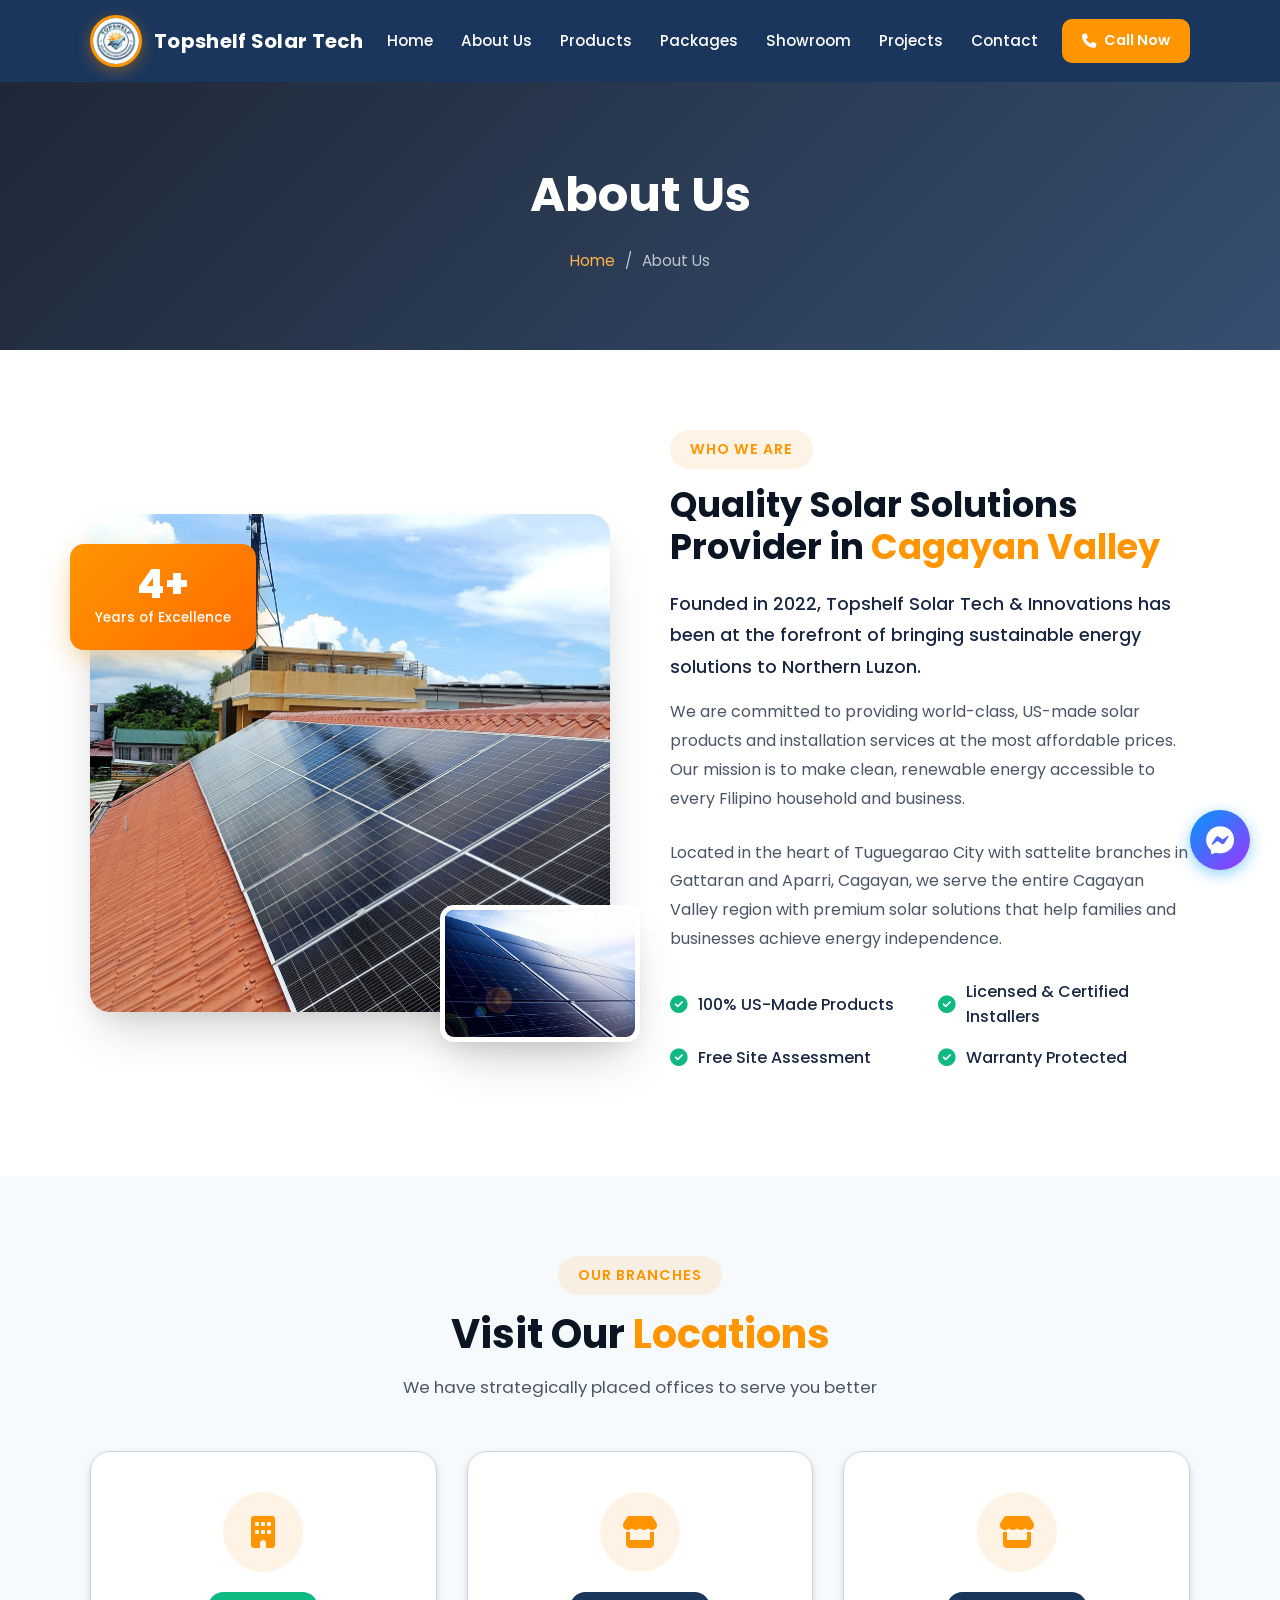
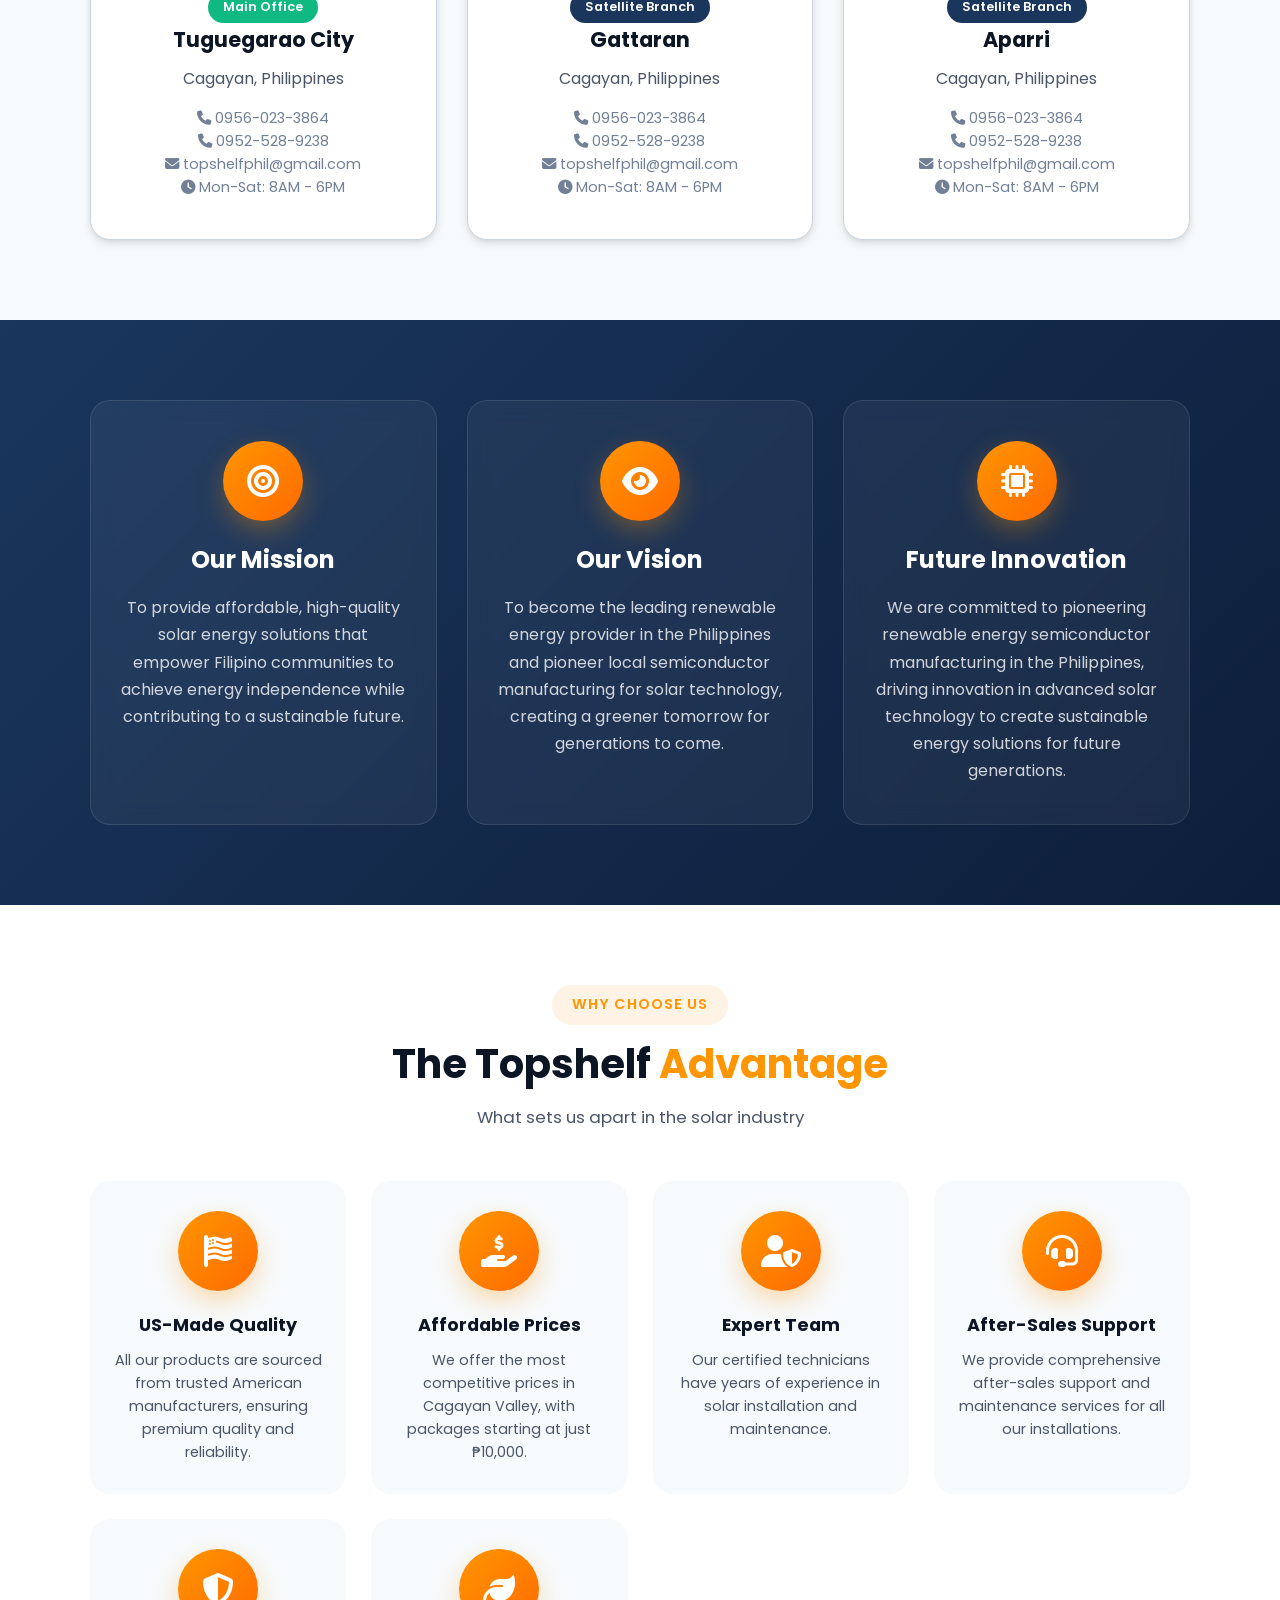
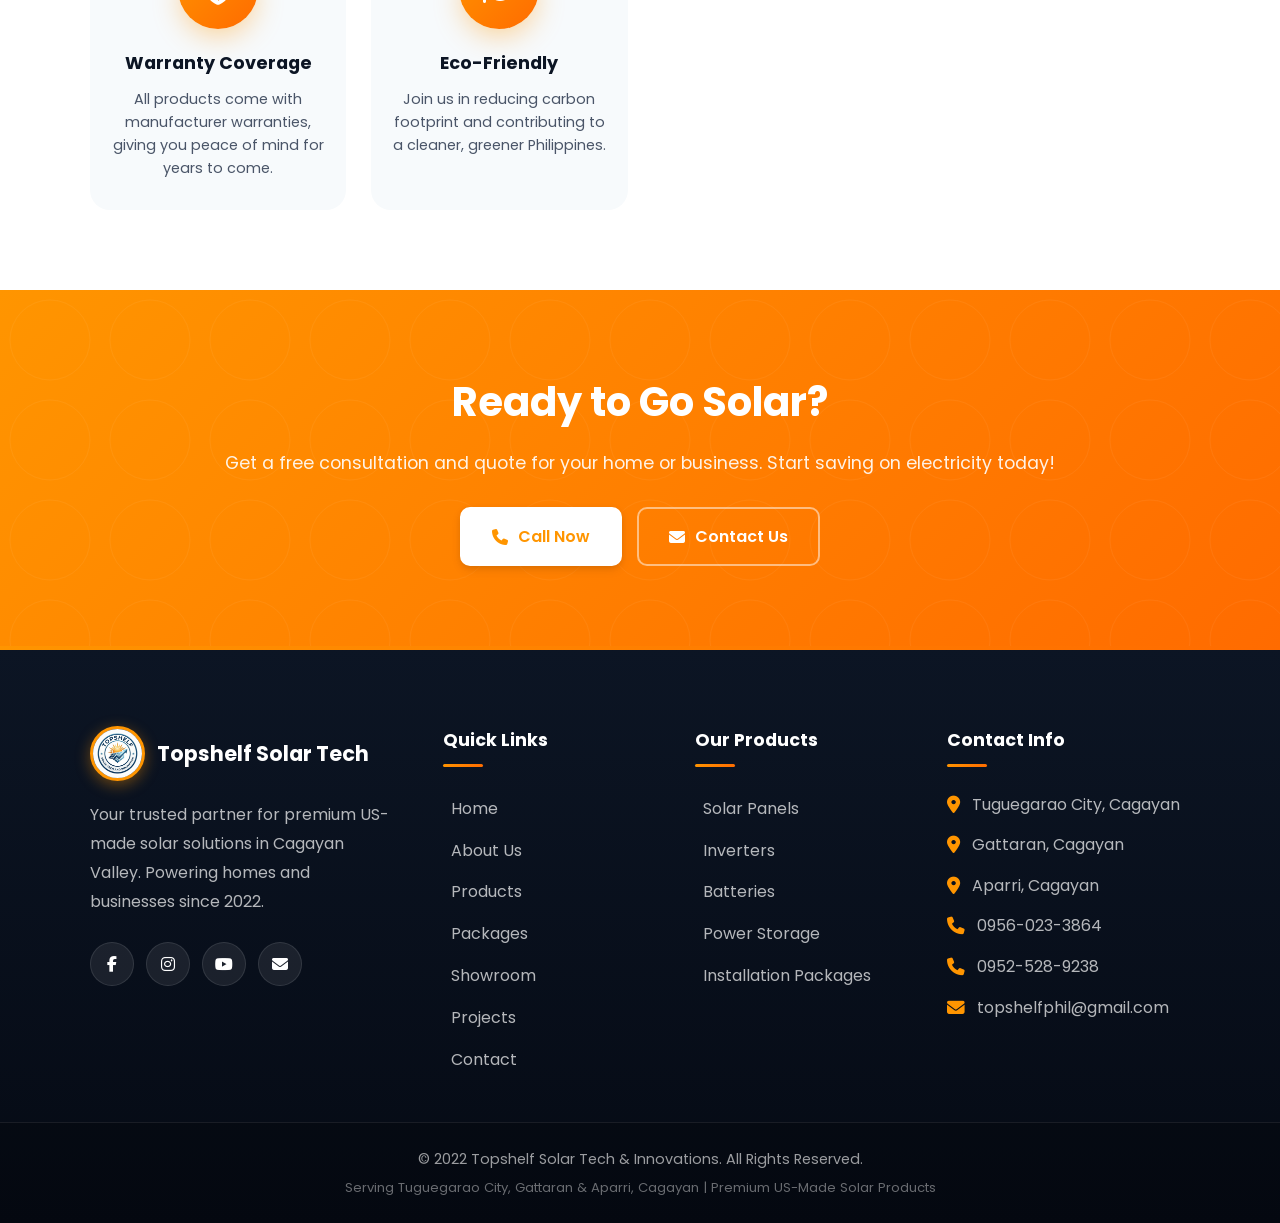
==== commit 269d22bb: "Round favicon, responsive card-layout tables, merge duplicate 768px media queries" ====
--- a/about.html
+++ b/about.html
@@ -6,7 +6,9 @@
     <meta name="description" content="Learn about Topshelf Solar Tech & Innovations - Quality  solar power solutions provider in Tuguegarao City, Gattaran, and Aparri, Cagayan since 2022.">
     <meta name="keywords" content="solar panels Philippines, solar installation Tuguegarao, about Topshelf Solar, renewable energy Cagayan">
     <title>About Us | Topshelf Solar Tech & Innovations</title>
-    <link rel="icon" type="image/png" href="topshelf.png">
+    <link rel="icon" type="image/png" sizes="32x32" href="favicon-32.png">
+    <link rel="icon" type="image/x-icon" href="favicon.ico">
+    <link rel="apple-touch-icon" sizes="180x180" href="favicon-180.png">
     <link href="https://fonts.googleapis.com/css2?family=Poppins:wght@300;400;500;600;700;800&display=swap" rel="stylesheet">
     <link rel="stylesheet" href="https://cdnjs.cloudflare.com/ajax/libs/font-awesome/6.4.0/css/all.min.css">
     <link rel="stylesheet" href="css/style.css">
@@ -83,7 +85,7 @@
                     <h2>Quality Solar Solutions Provider in <span class="highlight">Cagayan Valley</span></h2>
                     <p class="lead">Founded in 2022, Topshelf Solar Tech & Innovations has been at the forefront of bringing sustainable energy solutions to Northern Luzon.</p>
                     <p>We are committed to providing world-class, US-made solar products and installation services at the most affordable prices. Our mission is to make clean, renewable energy accessible to every Filipino household and business.</p>
-                    <p>Located in the heart of Tuguegarao City with branch offices in Gattaran and Aparri, Cagayan, we serve the entire Cagayan Valley region with premium solar solutions that help families and businesses achieve energy independence.</p>
+                    <p>Located in the heart of Tuguegarao City with sattelite branches in Gattaran and Aparri, Cagayan, we serve the entire Cagayan Valley region with premium solar solutions that help families and businesses achieve energy independence.</p>
                     
                     <div class="about-features">
                         <div class="about-feature">
@@ -135,7 +137,7 @@
                     <div class="location-icon">
                         <i class="fas fa-store"></i>
                     </div>
-                    <div class="location-badge branch">Branch Office</div>
+                    <div class="location-badge branch">Satellite Branch</div>
                     <h3>Gattaran</h3>
                     <p>Cagayan, Philippines</p>
                     <ul class="location-info">
@@ -149,7 +151,7 @@
                     <div class="location-icon">
                         <i class="fas fa-store"></i>
                     </div>
-                    <div class="location-badge branch">Branch Office</div>
+                    <div class="location-badge branch">Satellite Branch</div>
                     <h3>Aparri</h3>
                     <p>Cagayan, Philippines</p>
                     <ul class="location-info">
--- a/css/style.css
+++ b/css/style.css
@@ -717,7 +717,7 @@
 
 .slider-controls {
     position: absolute;
-    bottom: 50px;
+    bottom: 80px;
     left: 50%;
     transform: translateX(-50%);
     display: flex;
@@ -765,7 +765,7 @@
 
 .scroll-indicator {
     position: absolute;
-    bottom: 30px;
+    bottom: 20px;
     left: 50%;
     transform: translateX(-50%);
     z-index: 10;
@@ -832,7 +832,8 @@
     background: var(--white);
     position: relative;
     z-index: 5;
-    box-shadow: 0 4px 20px rgba(0, 0, 0, 0.08);
+    box-shadow: 0 6px 30px rgba(0, 0, 0, 0.1);
+    border-top: 3px solid var(--primary-color);
 }
 
 .stats-grid {
@@ -845,6 +846,25 @@
     text-align: center;
     border-right: 1px solid var(--light-gray);
     transition: var(--transition);
+    position: relative;
+    overflow: hidden;
+}
+
+.stats-bar .stat::before {
+    content: '';
+    position: absolute;
+    bottom: 0;
+    left: 50%;
+    transform: translateX(-50%) scaleX(0);
+    width: 40px;
+    height: 3px;
+    background: var(--gradient-primary);
+    border-radius: 2px;
+    transition: transform 0.3s ease;
+}
+
+.stats-bar .stat:hover::before {
+    transform: translateX(-50%) scaleX(1);
 }
 
 .stats-bar .stat:last-child {
@@ -852,7 +872,15 @@
 }
 
 .stats-bar .stat:hover {
-    background: var(--off-white);
+    background: linear-gradient(180deg, var(--off-white) 0%, var(--white) 100%);
+}
+
+.stats-bar .stat-value {
+    display: flex;
+    align-items: baseline;
+    justify-content: center;
+    gap: 2px;
+    margin-bottom: 6px;
 }
 
 .stats-bar .stat-number {
@@ -860,22 +888,52 @@
     font-weight: 800;
     color: var(--primary-color);
     line-height: 1;
+    background: var(--gradient-primary);
+    -webkit-background-clip: text;
+    -webkit-text-fill-color: transparent;
+    background-clip: text;
 }
 
 .stats-bar .stat-suffix {
     font-size: 1.5rem;
     font-weight: 700;
     color: var(--primary-color);
+    background: var(--gradient-primary);
+    -webkit-background-clip: text;
+    -webkit-text-fill-color: transparent;
+    background-clip: text;
 }
 
 .stats-bar .stat-label {
-    font-size: 0.9rem;
+    font-size: 0.88rem;
     color: var(--text-light);
     font-weight: 500;
-    margin-top: 8px;
-}
-
-/* ==========================================
+    margin-top: 4px;
+    text-transform: uppercase;
+    letter-spacing: 0.5px;
+}
+
+.stat-icon-sm {
+    width: 44px;
+    height: 44px;
+    background: linear-gradient(135deg, rgba(255,149,0,0.12), rgba(255,107,0,0.08));
+    border-radius: 50%;
+    display: flex;
+    align-items: center;
+    justify-content: center;
+    margin: 0 auto 14px;
+    font-size: 1.1rem;
+    color: var(--primary-color);
+    transition: var(--transition);
+}
+
+.stats-bar .stat:hover .stat-icon-sm {
+    background: var(--gradient-primary);
+    color: var(--white);
+    transform: scale(1.1) rotate(10deg);
+}
+
+/* ===========================================
    SECTION HEADERS
    ========================================== */
 .section-header {
@@ -1449,6 +1507,7 @@
 .badge-commercial { background: var(--secondary-color); }
 .badge-premium { background: #8b5cf6; }
 .badge-budget { background: #06b6d4; }
+.badge-agricultural { background: linear-gradient(135deg, #27ae60, #2ecc71); }
 
 .product-overlay {
     position: absolute;
@@ -1548,6 +1607,92 @@
     justify-content: space-between;
     padding-top: 15px;
     border-top: 1px solid var(--border-color);
+}
+
+/* ---- Package BOM Table (Complete Systems cards) ---- */
+.pkg-bom-table {
+    margin: 12px 0 8px;
+    border: 1px solid rgba(var(--primary-rgb, 14,87,41), 0.15);
+    border-radius: var(--radius-md);
+    overflow: hidden;
+}
+.bom-title {
+    font-size: 0.8rem;
+    font-weight: 600;
+    color: var(--text-secondary);
+    background: rgba(0,0,0,0.04);
+    padding: 6px 10px;
+    margin: 0;
+    border-bottom: 1px solid rgba(0,0,0,0.07);
+}
+.bom-title i {
+    color: var(--primary-color);
+    margin-right: 5px;
+}
+.bom-table-compact {
+    width: 100%;
+    border-collapse: collapse;
+    font-size: 0.78rem;
+}
+.bom-table-compact thead tr {
+    background: var(--primary-color);
+}
+.bom-table-compact thead th {
+    color: #fff;
+    padding: 5px 8px;
+    text-align: left;
+    font-weight: 600;
+    font-size: 0.74rem;
+    text-transform: uppercase;
+    letter-spacing: 0.03em;
+}
+.bom-table-compact tbody tr {
+    border-bottom: 1px solid rgba(0,0,0,0.05);
+}
+.bom-table-compact tbody tr:nth-child(even) {
+    background: rgba(0,0,0,0.02);
+}
+.bom-table-compact tbody tr.bom-free-row {
+    background: rgba(39,174,96,0.06);
+}
+.bom-table-compact tbody tr.bom-free-row td {
+    color: #1a7a3c;
+}
+.bom-table-compact tbody td {
+    padding: 5px 8px;
+    color: var(--text-secondary);
+    vertical-align: top;
+    line-height: 1.3;
+}
+.bom-table-compact tbody td:first-child {
+    font-weight: 600;
+    color: var(--text-primary);
+    white-space: nowrap;
+    width: 48px;
+}
+.bom-table-compact tbody td:last-child {
+    color: var(--text-secondary);
+    font-size: 0.73rem;
+}
+
+/* ---- Package "What it powers" strip ---- */
+.pkg-what-powers {
+    display: flex;
+    flex-wrap: wrap;
+    align-items: center;
+    gap: 6px;
+    font-size: 0.78rem;
+    color: var(--text-secondary);
+    background: rgba(var(--primary-rgb, 14,87,41), 0.05);
+    border-radius: var(--radius-sm);
+    padding: 7px 10px;
+    margin-bottom: 10px;
+    line-height: 1.4;
+}
+.pkg-what-powers .powers-label {
+    font-weight: 700;
+    color: var(--primary-color);
+    flex-shrink: 0;
 }
 
 .product-price-tag {
@@ -1596,7 +1741,8 @@
 }
 
 .product-icon-inverter,
-.product-icon-battery {
+.product-icon-battery,
+.product-icon-agri {
     margin-bottom: 0;
 }
 
@@ -4228,11 +4374,18 @@
     box-shadow: 0 4px 15px rgba(0, 153, 255, 0.45);
     z-index: 990;
     transition: var(--transition);
+    animation: messengerPulse 3s ease-in-out infinite;
+}
+
+@keyframes messengerPulse {
+    0%, 100% { box-shadow: 0 4px 15px rgba(0, 153, 255, 0.45); }
+    50% { box-shadow: 0 4px 30px rgba(0, 153, 255, 0.75), 0 0 0 8px rgba(0, 153, 255, 0.12); }
 }
 
 .whatsapp-float:hover {
-    transform: scale(1.1);
-    box-shadow: 0 6px 20px rgba(0, 153, 255, 0.6);
+    transform: scale(1.12) rotate(-5deg);
+    box-shadow: 0 8px 25px rgba(0, 153, 255, 0.7);
+    animation: none;
 }
 
 /* ==========================================
@@ -4411,6 +4564,48 @@
     font-weight: 600;
 }
 
+.pkg-price-cell {
+    font-weight: 700;
+    color: var(--primary-color);
+    font-size: 0.95rem;
+}
+
+#custom-wattage-wrap {
+    display: none;
+    background: rgba(247,147,30,0.06);
+    border: 1px dashed rgba(247,147,30,0.4);
+    border-radius: var(--radius-md);
+    padding: 12px 14px;
+    margin-top: -10px;
+}
+
+.custom-watts-note {
+    display: block;
+    font-size: 0.78rem;
+    color: var(--text-muted);
+    margin-top: 6px;
+    font-style: italic;
+}
+
+.site-visit-note {
+    display: flex;
+    align-items: flex-start;
+    gap: 10px;
+    background: rgba(59,130,246,0.08);
+    border: 1px solid rgba(59,130,246,0.25);
+    border-radius: var(--radius-md);
+    padding: 12px 14px;
+    margin-top: 14px;
+    font-size: 0.84rem;
+    color: #1e40af;
+}
+
+.site-visit-note i {
+    color: #2563eb;
+    margin-top: 2px;
+    flex-shrink: 0;
+}
+
 .roi-years {
     display: inline-block;
     background: rgba(16, 185, 129, 0.12);
@@ -4517,6 +4712,530 @@
 .benefit-list li strong {
     color: var(--white);
 }
+
+/* ==========================================
+   CALC MODE TABS (Residential / Commercial)
+   ========================================== */
+.calc-mode-tabs {
+    display: flex;
+    gap: 12px;
+    justify-content: center;
+    flex-wrap: wrap;
+    margin: 32px 0 0;
+}
+
+.calc-mode-btn {
+    display: inline-flex;
+    align-items: center;
+    gap: 8px;
+    padding: 12px 28px;
+    border: 2px solid var(--light-gray);
+    border-radius: 50px;
+    background: var(--white);
+    color: var(--text-muted);
+    font-size: 0.95rem;
+    font-weight: 600;
+    font-family: var(--font-primary);
+    cursor: pointer;
+    transition: var(--transition);
+    white-space: normal;
+    word-break: break-word;
+    text-align: center;
+}
+
+.calc-mode-btn i { font-size: 1rem; }
+
+.calc-mode-btn:hover {
+    border-color: var(--primary-color);
+    color: var(--primary-color);
+}
+
+.calc-mode-btn.active {
+    background: var(--gradient-primary);
+    border-color: transparent;
+    color: var(--white);
+    box-shadow: var(--shadow-orange);
+}
+
+.calc-mode-panel {
+    display: none;
+    margin-top: 32px;
+}
+
+.calc-mode-panel.active {
+    display: block;
+}
+
+/* Package "What it powers" strip */
+.pkg-what-it-powers {
+    display: none;
+    background: linear-gradient(135deg, rgba(247,147,30,0.08), rgba(0,166,81,0.08));
+    border: 1px solid rgba(247,147,30,0.25);
+    border-radius: var(--radius-lg);
+    padding: 14px 18px;
+    margin-bottom: 20px;
+}
+
+.pkg-what-it-powers h4 {
+    font-size: 0.85rem;
+    font-weight: 700;
+    color: var(--primary-color);
+    margin-bottom: 10px;
+    display: flex;
+    align-items: center;
+    gap: 6px;
+}
+
+.pkg-what-it-powers ul {
+    list-style: none;
+    margin: 0;
+    padding: 0;
+    display: flex;
+    flex-direction: column;
+    gap: 5px;
+}
+
+.pkg-what-it-powers ul li {
+    display: flex;
+    align-items: center;
+    gap: 8px;
+    font-size: 0.83rem;
+    color: var(--text-color);
+}
+
+.pkg-what-it-powers ul li i {
+    color: var(--secondary-color);
+    font-size: 0.75rem;
+    flex-shrink: 0;
+}
+
+.calc-disclaimer {
+    font-size: 0.78rem;
+    color: var(--text-muted);
+    margin-top: 12px;
+    text-align: center;
+    line-height: 1.5;
+}
+
+.roi-view-pkg-btn {
+    display: block;
+    text-align: center;
+    margin-top: 16px;
+}
+
+/* ==========================================
+   COMMERCIAL / INDUSTRIAL CALCULATOR
+   ========================================== */
+.comm-calc-layout {
+    display: grid;
+    grid-template-columns: 1fr 380px;
+    gap: 28px;
+    align-items: start;
+}
+
+.comm-appliance-section {
+    background: var(--off-white);
+    border-radius: var(--radius-xl);
+    padding: 30px;
+    border: 1px solid var(--light-gray);
+}
+
+.comm-appliance-section h3 {
+    font-size: 1.15rem;
+    font-weight: 700;
+    color: var(--text-color);
+    margin-bottom: 8px;
+    display: flex;
+    align-items: center;
+    gap: 10px;
+}
+
+.comm-appliance-section h3 i { color: var(--primary-color); }
+
+.comm-intro {
+    font-size: 0.88rem;
+    color: var(--text-muted);
+    margin-bottom: 18px;
+    line-height: 1.6;
+    word-break: break-word;
+    overflow-wrap: break-word;
+}
+
+.comm-sector-filter {
+    display: flex;
+    gap: 8px;
+    flex-wrap: wrap;
+    margin-bottom: 16px;
+}
+
+.comm-filter-btn {
+    padding: 6px 16px;
+    border: 2px solid var(--light-gray);
+    border-radius: 50px;
+    background: var(--white);
+    color: var(--text-muted);
+    font-size: 0.82rem;
+    font-weight: 600;
+    font-family: var(--font-primary);
+    cursor: pointer;
+    transition: var(--transition);
+    white-space: nowrap;
+}
+
+.comm-filter-btn:hover { border-color: var(--primary-color); color: var(--primary-color); }
+
+.comm-filter-btn.active {
+    background: var(--primary-color);
+    border-color: var(--primary-color);
+    color: var(--white);
+}
+
+.comm-appliance-grid {
+    display: flex;
+    flex-direction: column;
+    gap: 8px;
+    max-height: 480px;
+    overflow-y: auto;
+    padding-right: 4px;
+    margin-bottom: 16px;
+}
+
+.comm-appliance-grid::-webkit-scrollbar { width: 6px; }
+.comm-appliance-grid::-webkit-scrollbar-thumb { background: var(--primary-color); border-radius: 3px; }
+
+.comm-ap-item {
+    display: flex;
+    align-items: center;
+    gap: 10px;
+    background: var(--white);
+    border: 2px solid var(--light-gray);
+    border-radius: var(--radius-lg);
+    padding: 10px 14px;
+    transition: var(--transition);
+    flex-wrap: wrap;
+}
+
+.comm-ap-item.active {
+    border-color: var(--primary-color);
+    background: rgba(247, 147, 30, 0.04);
+}
+
+.comm-ap-check input[type="checkbox"] {
+    width: 18px;
+    height: 18px;
+    cursor: pointer;
+    accent-color: var(--primary-color);
+    flex-shrink: 0;
+}
+
+.comm-ap-icon {
+    width: 34px;
+    height: 34px;
+    border-radius: 8px;
+    background: var(--off-white);
+    display: flex;
+    align-items: center;
+    justify-content: center;
+    color: var(--primary-color);
+    font-size: 0.9rem;
+    flex-shrink: 0;
+}
+
+.comm-ap-item.active .comm-ap-icon {
+    background: rgba(247, 147, 30, 0.12);
+}
+
+.comm-ap-info {
+    flex: 1;
+    min-width: 0;
+}
+
+.comm-ap-name {
+    font-size: 0.88rem;
+    font-weight: 600;
+    color: var(--text-color);
+    word-break: break-word;
+    overflow-wrap: break-word;
+}
+
+.comm-ap-watts {
+    font-size: 0.78rem;
+    color: var(--text-muted);
+}
+
+.comm-ap-controls {
+    display: flex;
+    gap: 8px;
+    flex-shrink: 0;
+}
+
+.comm-ctrl-row {
+    display: flex;
+    align-items: center;
+    gap: 4px;
+}
+
+.comm-ctrl-lbl {
+    font-size: 0.72rem;
+    color: var(--text-muted);
+    font-weight: 600;
+    min-width: 22px;
+}
+
+.comm-qty-wrap {
+    display: flex;
+    align-items: center;
+    border: 1px solid var(--light-gray);
+    border-radius: 6px;
+    overflow: hidden;
+}
+
+.comm-qty-btn {
+    width: 22px;
+    height: 28px;
+    border: none;
+    background: var(--off-white);
+    font-size: 0.9rem;
+    font-weight: 700;
+    cursor: pointer;
+    display: flex;
+    align-items: center;
+    justify-content: center;
+    color: var(--text-color);
+    transition: background 0.15s;
+    padding: 0;
+}
+
+.comm-qty-btn:hover { background: var(--primary-color); color: var(--white); }
+
+.comm-qty-field,
+.comm-hrs-field {
+    width: 36px;
+    height: 28px;
+    border: none;
+    text-align: center;
+    font-size: 0.82rem;
+    font-family: var(--font-primary);
+    color: var(--text-color);
+    -moz-appearance: textfield;
+    appearance: textfield;
+    background: var(--white);
+    padding: 0;
+}
+
+.comm-qty-field::-webkit-outer-spin-button,
+.comm-qty-field::-webkit-inner-spin-button,
+.comm-hrs-field::-webkit-outer-spin-button,
+.comm-hrs-field::-webkit-inner-spin-button { -webkit-appearance: none; }
+
+.comm-qty-field:focus,
+.comm-hrs-field:focus { outline: none; background: rgba(247,147,30,0.06); }
+
+/* Total bar */
+.comm-total-bar {
+    display: flex;
+    gap: 12px;
+    background: linear-gradient(135deg, var(--primary-color), var(--secondary-color));
+    border-radius: var(--radius-lg);
+    padding: 14px 18px;
+    flex-wrap: wrap;
+}
+
+.comm-total-item {
+    flex: 1;
+    display: flex;
+    flex-direction: column;
+    gap: 4px;
+    min-width: 120px;
+}
+
+.comm-total-label {
+    font-size: 0.78rem;
+    color: rgba(255,255,255,0.75);
+    display: flex;
+    align-items: center;
+    gap: 5px;
+    word-break: break-word;
+}
+
+.comm-total-value {
+    font-size: 1.3rem;
+    font-weight: 800;
+    color: var(--white);
+}
+
+.comm-total-value.accent { color: #FFE066; }
+
+/* Selected list below total bar */
+.comm-selected-list-wrap {
+    margin-top: 18px;
+}
+
+.comm-selected-list-wrap h4 {
+    font-size: 0.88rem;
+    font-weight: 700;
+    color: var(--text-color);
+    margin-bottom: 10px;
+    display: flex;
+    align-items: center;
+    gap: 6px;
+}
+
+.comm-selected-list-wrap h4 i { color: var(--primary-color); }
+
+.comm-selected-list {
+    display: flex;
+    flex-direction: column;
+    gap: 6px;
+    max-height: 200px;
+    overflow-y: auto;
+}
+
+.comm-sel-row {
+    display: flex;
+    align-items: center;
+    gap: 8px;
+    font-size: 0.82rem;
+    background: var(--white);
+    border-radius: 6px;
+    padding: 6px 10px;
+    word-break: break-word;
+}
+
+.comm-sel-row i { color: var(--primary-color); flex-shrink: 0; }
+.comm-sel-name { flex: 1; font-weight: 500; }
+.comm-sel-detail { color: var(--text-muted); white-space: nowrap; }
+.comm-sel-watts { font-weight: 700; color: var(--secondary-color); white-space: nowrap; }
+
+.comm-no-selection {
+    font-size: 0.85rem;
+    color: var(--text-muted);
+    text-align: center;
+    padding: 12px;
+}
+
+/* Right: params + results */
+.comm-params-results {
+    display: flex;
+    flex-direction: column;
+    gap: 20px;
+    position: sticky;
+    top: 90px;
+}
+
+.comm-params-card {
+    background: var(--off-white);
+    border-radius: var(--radius-xl);
+    padding: 28px;
+    border: 1px solid var(--light-gray);
+}
+
+.comm-params-card h3 {
+    font-size: 1.1rem;
+    font-weight: 700;
+    color: var(--text-color);
+    margin-bottom: 20px;
+    display: flex;
+    align-items: center;
+    gap: 8px;
+}
+.comm-params-card h3 i { color: var(--primary-color); }
+
+.comm-results-card {
+    background: var(--gradient-secondary);
+    border-radius: var(--radius-xl);
+    padding: 28px;
+    color: var(--white);
+}
+
+.comm-results-card h3 {
+    font-size: 1.1rem;
+    font-weight: 700;
+    margin-bottom: 18px;
+    display: flex;
+    align-items: center;
+    gap: 8px;
+    color: var(--white);
+}
+
+.comm-results-card h3 i { color: var(--primary-color); }
+
+.comm-empty-state {
+    text-align: center;
+    padding: 30px 20px;
+    color: rgba(255,255,255,0.5);
+}
+
+.comm-empty-state i {
+    font-size: 2.5rem;
+    display: block;
+    margin-bottom: 12px;
+    color: rgba(255,255,255,0.2);
+}
+
+.comm-empty-state p {
+    font-size: 0.88rem;
+    word-break: break-word;
+    overflow-wrap: break-word;
+}
+
+.comm-result-grid {
+    display: grid;
+    grid-template-columns: 1fr 1fr;
+    gap: 12px;
+    margin-bottom: 16px;
+}
+
+.comm-result-item {
+    background: rgba(255,255,255,0.08);
+    border-radius: var(--radius-lg);
+    padding: 14px 12px;
+    text-align: center;
+}
+
+.comm-result-item.full-width {
+    grid-column: 1 / -1;
+    background: rgba(255, 149, 0, 0.15);
+    border: 1px solid rgba(255, 149, 0, 0.3);
+}
+
+.comm-result-item .result-label {
+    font-size: 0.72rem;
+    color: rgba(255,255,255,0.6);
+    text-transform: uppercase;
+    letter-spacing: 0.5px;
+    margin-bottom: 5px;
+    word-break: break-word;
+}
+
+.comm-result-item .result-value {
+    font-size: 1.05rem;
+    font-weight: 700;
+    color: var(--white);
+    word-break: break-word;
+    overflow-wrap: break-word;
+}
+
+.comm-result-item.full-width .result-value {
+    font-size: 1.4rem;
+    color: var(--primary-light);
+}
+
+.comm-disclaimer {
+    display: flex;
+    gap: 8px;
+    align-items: flex-start;
+    background: rgba(255,255,255,0.06);
+    border-radius: 8px;
+    padding: 10px 14px;
+    font-size: 0.78rem;
+    color: rgba(255,255,255,0.65);
+    margin-bottom: 4px;
+    word-break: break-word;
+    overflow-wrap: break-word;
+}
+
+.comm-disclaimer i { flex-shrink: 0; margin-top: 2px; }
 
 /* ROI Calculator */
 .roi-calculator-section {
@@ -4732,6 +5451,35 @@
     color: rgba(255,255,255,0.85);
     font-weight: 600;
     font-size: 0.82rem;
+}
+
+/* ==========================================
+   SHOWROOM UTILITY CLASSES
+   ========================================== */
+.table-note {
+    text-align: center;
+    color: var(--text-muted);
+    font-size: 0.85rem;
+    margin-top: 15px;
+}
+
+.appliance-note {
+    padding: 10px 15px;
+    font-size: 0.8rem;
+    color: var(--text-muted);
+    background: var(--off-white);
+    border-top: 1px solid var(--light-gray);
+}
+
+.roi-hidden {
+    display: none;
+}
+
+.topshelf-benefits-card .btn-primary {
+    width: 100%;
+    text-align: center;
+    margin-top: 25px;
+    display: block;
 }
 
 /* ==========================================
@@ -5087,6 +5835,7 @@
     background: transparent;
     outline: none;
     -moz-appearance: textfield;
+    appearance: textfield;
 }
 
 .qty-field::-webkit-inner-spin-button,
@@ -5289,3 +6038,220 @@
         justify-content: flex-end;
     }
 }
+
+/* ============================================================
+   AGRICULTURAL SOLAR PUMPS — PRODUCTS PAGE
+   ============================================================ */
+
+/* Section wrapper */
+.agri-pump-section {
+    background: linear-gradient(180deg, var(--bg-secondary) 0%, var(--bg-primary) 100%);
+    padding-top: 60px;
+    padding-bottom: 60px;
+}
+
+/* Category title bar accent for agri */
+.agri-title-bar {
+    border-left: 4px solid #27ae60;
+}
+.agri-title-bar h3 i {
+    color: #27ae60;
+}
+
+/* Icon box colour for agri pump cards */
+.product-icon-agri {
+    background: linear-gradient(135deg, #0d6b3a 0%, #1a9e5c 50%, #27ae60 100%);
+}
+
+/* ---- Intro Banner ---- */
+.agri-intro-banner {
+    display: grid;
+    grid-template-columns: 1fr 1fr;
+    gap: 40px;
+    align-items: center;
+    background: linear-gradient(135deg, rgba(39,174,96,0.08), rgba(46,204,113,0.05));
+    border: 1px solid rgba(39,174,96,0.2);
+    border-radius: var(--radius-xl);
+    padding: 36px;
+    margin-bottom: 48px;
+}
+
+.agri-intro-text h3 {
+    font-size: 1.4rem;
+    color: var(--text-primary);
+    margin-bottom: 12px;
+}
+.agri-intro-text h3 i {
+    color: #27ae60;
+    margin-right: 8px;
+}
+.agri-intro-text p {
+    color: var(--text-secondary);
+    margin-bottom: 16px;
+    line-height: 1.7;
+}
+
+.agri-benefits-list {
+    list-style: none;
+    padding: 0;
+    margin: 0;
+    display: flex;
+    flex-direction: column;
+    gap: 8px;
+}
+.agri-benefits-list li {
+    display: flex;
+    align-items: flex-start;
+    gap: 10px;
+    color: var(--text-secondary);
+    font-size: 0.9rem;
+    line-height: 1.5;
+}
+.agri-benefits-list li i {
+    color: #27ae60;
+    flex-shrink: 0;
+    margin-top: 2px;
+}
+.agri-benefits-list li strong {
+    color: var(--text-primary);
+}
+
+/* Flow Diagram */
+.agri-diagram {
+    display: flex;
+    align-items: center;
+    justify-content: center;
+    gap: 8px;
+    flex-wrap: wrap;
+}
+.agri-diagram-node {
+    display: flex;
+    flex-direction: column;
+    align-items: center;
+    gap: 8px;
+    text-align: center;
+}
+.agri-diagram-node span {
+    font-size: 0.75rem;
+    color: var(--text-secondary);
+    max-width: 80px;
+    line-height: 1.3;
+}
+.agri-node-icon {
+    width: 56px;
+    height: 56px;
+    border-radius: 50%;
+    display: flex;
+    align-items: center;
+    justify-content: center;
+    box-shadow: 0 4px 12px rgba(0,0,0,0.2);
+}
+.agri-icon-sun        { background: linear-gradient(135deg, #FFD700, #FF8C00); }
+.agri-icon-controller { background: linear-gradient(135deg, #8e44ad, #9b59b6); }
+.agri-icon-pump       { background: linear-gradient(135deg, #2980b9, #3498db); }
+.agri-icon-farm       { background: linear-gradient(135deg, #27ae60, #2ecc71); }
+.agri-node-icon i {
+    font-size: 1.4rem;
+    color: #fff;
+}
+.agri-flow-arrow {
+    color: rgba(255,255,255,0.4);
+    font-size: 1.2rem;
+    margin-bottom: 24px;
+    flex-shrink: 0;
+}
+
+/* ---- Pump Spec Chips ---- */
+.agri-pump-specs-bar {
+    display: flex;
+    flex-wrap: wrap;
+    gap: 6px;
+    margin: 12px 0;
+}
+.pump-spec-chip {
+    display: inline-flex;
+    align-items: center;
+    gap: 5px;
+    padding: 4px 10px;
+    background: rgba(39,174,96,0.12);
+    border: 1px solid rgba(39,174,96,0.25);
+    border-radius: 20px;
+    font-size: 0.78rem;
+    color: #27ae60;
+    font-weight: 600;
+    white-space: nowrap;
+}
+.pump-spec-chip i {
+    font-size: 0.7rem;
+}
+
+/* ---- Agricultural CTA Bar ---- */
+.agri-cta-bar {
+    display: flex;
+    align-items: center;
+    justify-content: space-between;
+    gap: 24px;
+    background: linear-gradient(135deg, #0d6b3a, #27ae60);
+    border-radius: var(--radius-xl);
+    padding: 32px 36px;
+    margin-top: 48px;
+    flex-wrap: wrap;
+}
+.agri-cta-text h3 {
+    font-size: 1.2rem;
+    color: #fff;
+    margin-bottom: 6px;
+    font-weight: 700;
+}
+.agri-cta-text h3 i {
+    margin-right: 8px;
+    opacity: 0.9;
+}
+.agri-cta-text p {
+    color: rgba(255,255,255,0.85);
+    font-size: 0.9rem;
+    margin: 0;
+}
+.agri-cta-actions {
+    display: flex;
+    gap: 12px;
+    flex-wrap: wrap;
+    flex-shrink: 0;
+}
+.agri-cta-actions .btn-outline {
+    border-color: rgba(255,255,255,0.7);
+    color: #fff;
+}
+.agri-cta-actions .btn-outline:hover {
+    background: rgba(255,255,255,0.15);
+    border-color: #fff;
+}
+
+/* ---- Responsive ---- */
+@media (max-width: 900px) {
+    .agri-intro-banner {
+        grid-template-columns: 1fr;
+        gap: 28px;
+    }
+    .agri-intro-visual {
+        display: none;
+    }
+}
+@media (max-width: 600px) {
+    .agri-cta-bar {
+        flex-direction: column;
+        text-align: center;
+        padding: 24px 20px;
+    }
+    .agri-cta-actions {
+        width: 100%;
+        justify-content: center;
+    }
+    .agri-intro-banner {
+        padding: 20px;
+    }
+    .agri-pump-section {
+        padding-top: 40px;
+        padding-bottom: 40px;
+    }
+}
--- a/css/responsive.css
+++ b/css/responsive.css
@@ -12,8 +12,9 @@
 }
 
 html {
-    -webkit-text-size-adjust: 100%;
+    -webkit-text-size-adjust: 100%; /* stylelint-disable-line */
     -moz-text-size-adjust: 100%;
+    -ms-text-size-adjust: 100%;
     text-size-adjust: 100%;
 }
 
@@ -378,77 +379,6 @@
         margin-bottom: 35px;
     }
 
-    .components-display {
-        grid-template-columns: 1fr;
-    }
-
-    .energy-flow {
-        flex-direction: column;
-    }
-
-    .flow-line {
-        width: 4px;
-        height: 40px;
-    }
-
-    .flow-line::after {
-        right: 50%;
-        top: auto;
-        bottom: -8px;
-        transform: translateX(50%);
-        border: 6px solid transparent;
-        border-top-color: var(--accent-color);
-        border-left-color: transparent;
-    }
-
-    /* Projects */
-    .featured-project {
-        grid-template-columns: 1fr;
-    }
-
-    .project-details {
-        padding: 30px;
-    }
-
-    .project-specs {
-        grid-template-columns: 1fr;
-    }
-
-    /* Testimonials */
-    .testimonials-slider {
-        grid-template-columns: 1fr;
-        max-width: 500px;
-        margin: 0 auto;
-    }
-
-    .chat-screenshots-grid {
-        grid-template-columns: 1fr;
-        max-width: 380px;
-        margin: 0 auto;
-    }
-
-    .chat-body {
-        min-height: 320px;
-    }
-
-    /* Contact */
-    .contact-grid {
-        grid-template-columns: 1fr;
-    }
-}
-
-/* ==========================================
-   MOBILE LARGE (768px and below)
-   ========================================== */
-@media (max-width: 768px) {
-    section {
-        padding: 60px 0;
-    }
-
-    .section-header {
-        margin-bottom: 35px;
-    }
-
     .section-header h2 {
         font-size: 1.85rem;
         line-height: 1.25;
@@ -3346,10 +3276,133 @@
         font-size: 1.3rem;
     }
 
+    /* ── Savings table → card layout on mobile ── */
+    .savings-table-wrap {
+        overflow-x: visible;
+        box-shadow: none;
+    }
+
+    .savings-table,
+    .savings-table thead,
+    .savings-table tbody,
+    .savings-table tr,
     .savings-table th,
     .savings-table td {
-        padding: 10px 12px;
-        font-size: 0.85rem;
+        display: block;
+    }
+
+    .savings-table thead {
+        display: none;
+    }
+
+    .savings-table tr {
+        background: var(--white);
+        border-radius: var(--radius-lg);
+        box-shadow: var(--shadow);
+        padding: 18px 16px;
+        margin-bottom: 16px;
+    }
+
+    .savings-table tr.highlight-row {
+        border-left: 4px solid var(--primary-color);
+    }
+
+    .savings-table td {
+        display: flex;
+        justify-content: space-between;
+        align-items: center;
+        padding: 6px 0;
+        border-bottom: 1px solid var(--light-gray);
+        font-size: 0.88rem;
+    }
+
+    .savings-table td:last-child {
+        border-bottom: none;
+    }
+
+    .savings-table td::before {
+        content: attr(data-label);
+        font-weight: 600;
+        color: var(--text-color);
+        flex-shrink: 0;
+        margin-right: 12px;
+    }
+
+    .savings-table .highlight-row td {
+        background: transparent;
+    }
+
+    .savings-table tr:nth-child(even) td {
+        background: transparent;
+    }
+
+    /* ── Appliance table → card layout on mobile ── */
+    .appliance-table-wrap {
+        overflow-x: visible;
+        box-shadow: none;
+    }
+
+    .appliance-table,
+    .appliance-table thead,
+    .appliance-table tbody,
+    .appliance-table tr,
+    .appliance-table th,
+    .appliance-table td {
+        display: block;
+    }
+
+    .appliance-table thead {
+        display: none;
+    }
+
+    .appliance-table tr {
+        background: var(--white);
+        border-radius: var(--radius-lg);
+        box-shadow: var(--shadow);
+        padding: 14px 16px;
+        margin-bottom: 12px;
+    }
+
+    .appliance-table td {
+        display: flex;
+        justify-content: space-between;
+        align-items: center;
+        padding: 5px 0;
+        border-bottom: 1px solid var(--light-gray);
+        font-size: 0.88rem;
+    }
+
+    .appliance-table td:first-child {
+        font-weight: 600;
+        justify-content: flex-start;
+        border-bottom: 1px solid var(--primary-color);
+        padding-bottom: 8px;
+        margin-bottom: 4px;
+        color: var(--text-color);
+    }
+
+    .appliance-table td:first-child::before {
+        display: none;
+    }
+
+    .appliance-table td:last-child {
+        border-bottom: none;
+    }
+
+    .appliance-table td::before {
+        content: attr(data-label);
+        font-weight: 600;
+        color: var(--text-color);
+        flex-shrink: 0;
+        margin-right: 12px;
+    }
+
+    .appliance-table tr:nth-child(even) td {
+        background: transparent;
+    }
+
+    .appliance-note {
+        border-top: none;
     }
 
     .roi-result-grid {
@@ -3375,7 +3428,7 @@
     }
 
     .savings-table-wrap {
-        border-radius: var(--radius);
+        border-radius: 0;
     }
 
     .year-bar-row .year-amount {
@@ -3395,4 +3448,211 @@
         bottom: 20px;
         right: 20px;
     }
+}
+
+/* ==========================================
+   GLOBAL TEXT WRAPPING — ALL TABS & BUTTONS
+   ========================================== */
+.type-btn,
+.sector-btn,
+.calc-mode-btn,
+.comm-filter-btn,
+.package-tab-btn,
+.tab-btn,
+.nav-tab,
+.filter-btn {
+    word-break: break-word;
+    overflow-wrap: break-word;
+    hyphens: auto;
+    white-space: normal;
+}
+
+/* Package cards */
+.package-card *,
+.package-name,
+.package-description,
+.package-features li,
+.package-note span {
+    word-break: break-word;
+    overflow-wrap: break-word;
+}
+
+/* Feature / benefit lists */
+.feature-item p,
+.benefit-card p,
+.benefit-list li div,
+.system-features li,
+.commercial-feature p,
+.commercial-feature h4 {
+    word-break: break-word;
+    overflow-wrap: break-word;
+}
+
+/* ROI / configurator results */
+.result-label,
+.result-value,
+.spec-label,
+.spec-value,
+.roi-result-item,
+.comm-result-item {
+    word-break: break-word;
+    overflow-wrap: break-word;
+}
+
+/* Stats, hero, section tags */
+.stat-label,
+.section-tag,
+.hero-badge,
+.hero-title,
+.hero-subtitle {
+    word-break: break-word;
+    overflow-wrap: break-word;
+}
+
+/* Appliance names in system builder & comm calc */
+.appliance-name,
+.appliance-watts,
+.comm-ap-name,
+.comm-ap-watts,
+.sel-name,
+.comm-sel-name {
+    word-break: break-word;
+    overflow-wrap: break-word;
+}
+
+/* ==========================================
+   RESPONSIVE — COMMERCIAL CALCULATOR
+   ========================================== */
+@media (max-width: 1024px) {
+    .comm-calc-layout {
+        grid-template-columns: 1fr;
+    }
+
+    .comm-params-results {
+        position: static;
+        display: grid;
+        grid-template-columns: 1fr 1fr;
+        gap: 20px;
+    }
+}
+
+@media (max-width: 768px) {
+    /* Calc mode tabs */
+    .calc-mode-tabs {
+        gap: 8px;
+    }
+
+    .calc-mode-btn {
+        padding: 10px 18px;
+        font-size: 0.88rem;
+    }
+
+    /* Commercial layout */
+    .comm-params-results {
+        grid-template-columns: 1fr;
+    }
+
+    .comm-appliance-grid {
+        max-height: 360px;
+    }
+
+    .comm-ap-item {
+        flex-wrap: wrap;
+    }
+
+    .comm-ap-controls {
+        width: 100%;
+        justify-content: flex-end;
+    }
+
+    .comm-result-grid {
+        grid-template-columns: 1fr 1fr;
+    }
+
+    /* ROI calc layout */
+    .roi-calc-layout {
+        grid-template-columns: 1fr;
+    }
+
+    /* System builder type/sector buttons */
+    .type-grid {
+        grid-template-columns: 1fr 1fr;
+    }
+
+    .type-btn strong,
+    .type-btn small {
+        white-space: normal;
+        word-break: break-word;
+    }
+
+    .sector-tabs {
+        flex-wrap: wrap;
+        gap: 8px;
+    }
+
+    .sector-btn {
+        flex: 1;
+        min-width: 90px;
+        text-align: center;
+        font-size: 0.82rem;
+        padding: 8px 12px;
+    }
+}
+
+@media (max-width: 576px) {
+    .calc-mode-btn {
+        width: 100%;
+        justify-content: center;
+        font-size: 0.85rem;
+    }
+
+    .comm-ap-item {
+        padding: 8px 10px;
+    }
+
+    .comm-ap-controls {
+        gap: 4px;
+    }
+
+    .comm-ctrl-lbl {
+        font-size: 0.68rem;
+    }
+
+    .comm-qty-field,
+    .comm-hrs-field {
+        width: 30px;
+    }
+
+    .comm-result-grid {
+        grid-template-columns: 1fr;
+    }
+
+    .type-grid {
+        grid-template-columns: 1fr;
+    }
+
+    .type-btn {
+        text-align: left;
+        padding: 12px 16px;
+    }
+
+    .comm-total-bar {
+        flex-direction: column;
+        gap: 8px;
+    }
+
+    /* Package cards text */
+    .package-card .package-name {
+        font-size: 1.1rem;
+    }
+
+    .package-features li span {
+        word-break: break-word;
+    }
+
+    /* Section headers */
+    .section-header h2 {
+        word-break: break-word;
+        overflow-wrap: break-word;
+    }
 }
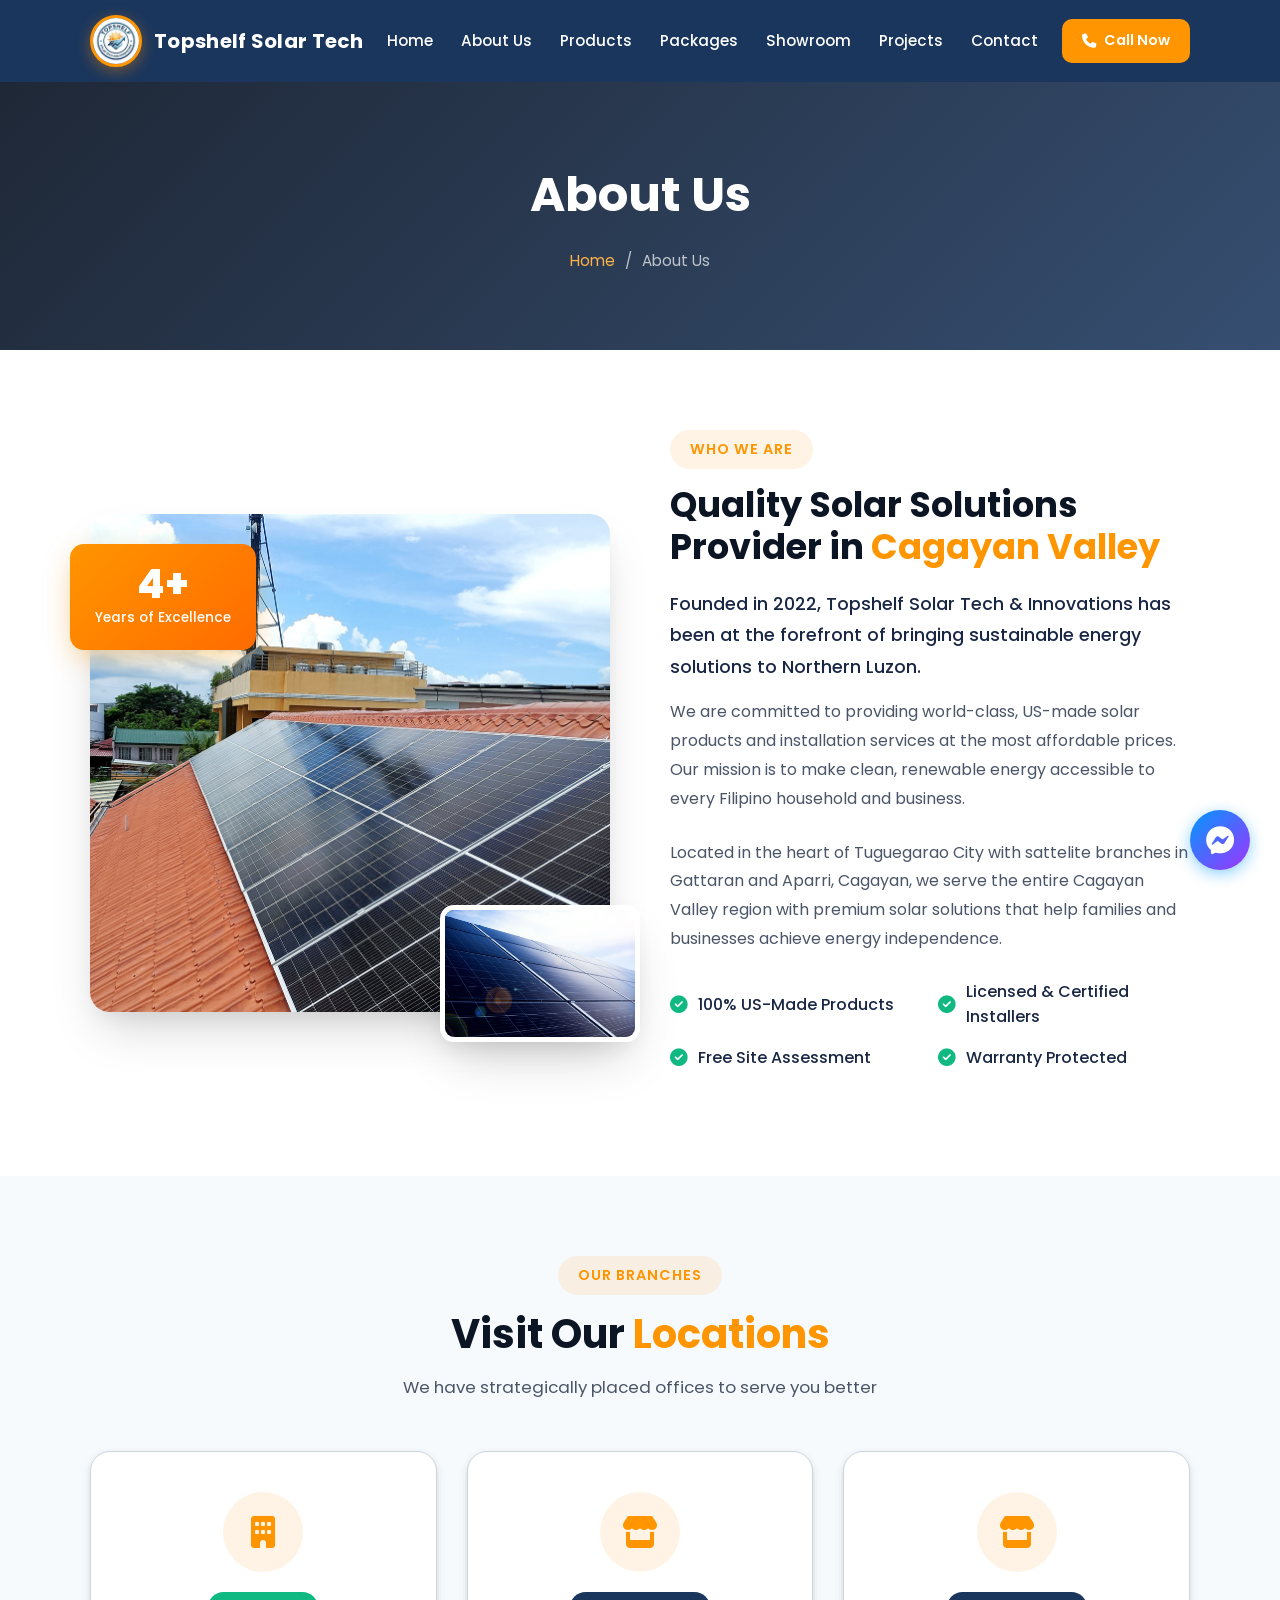
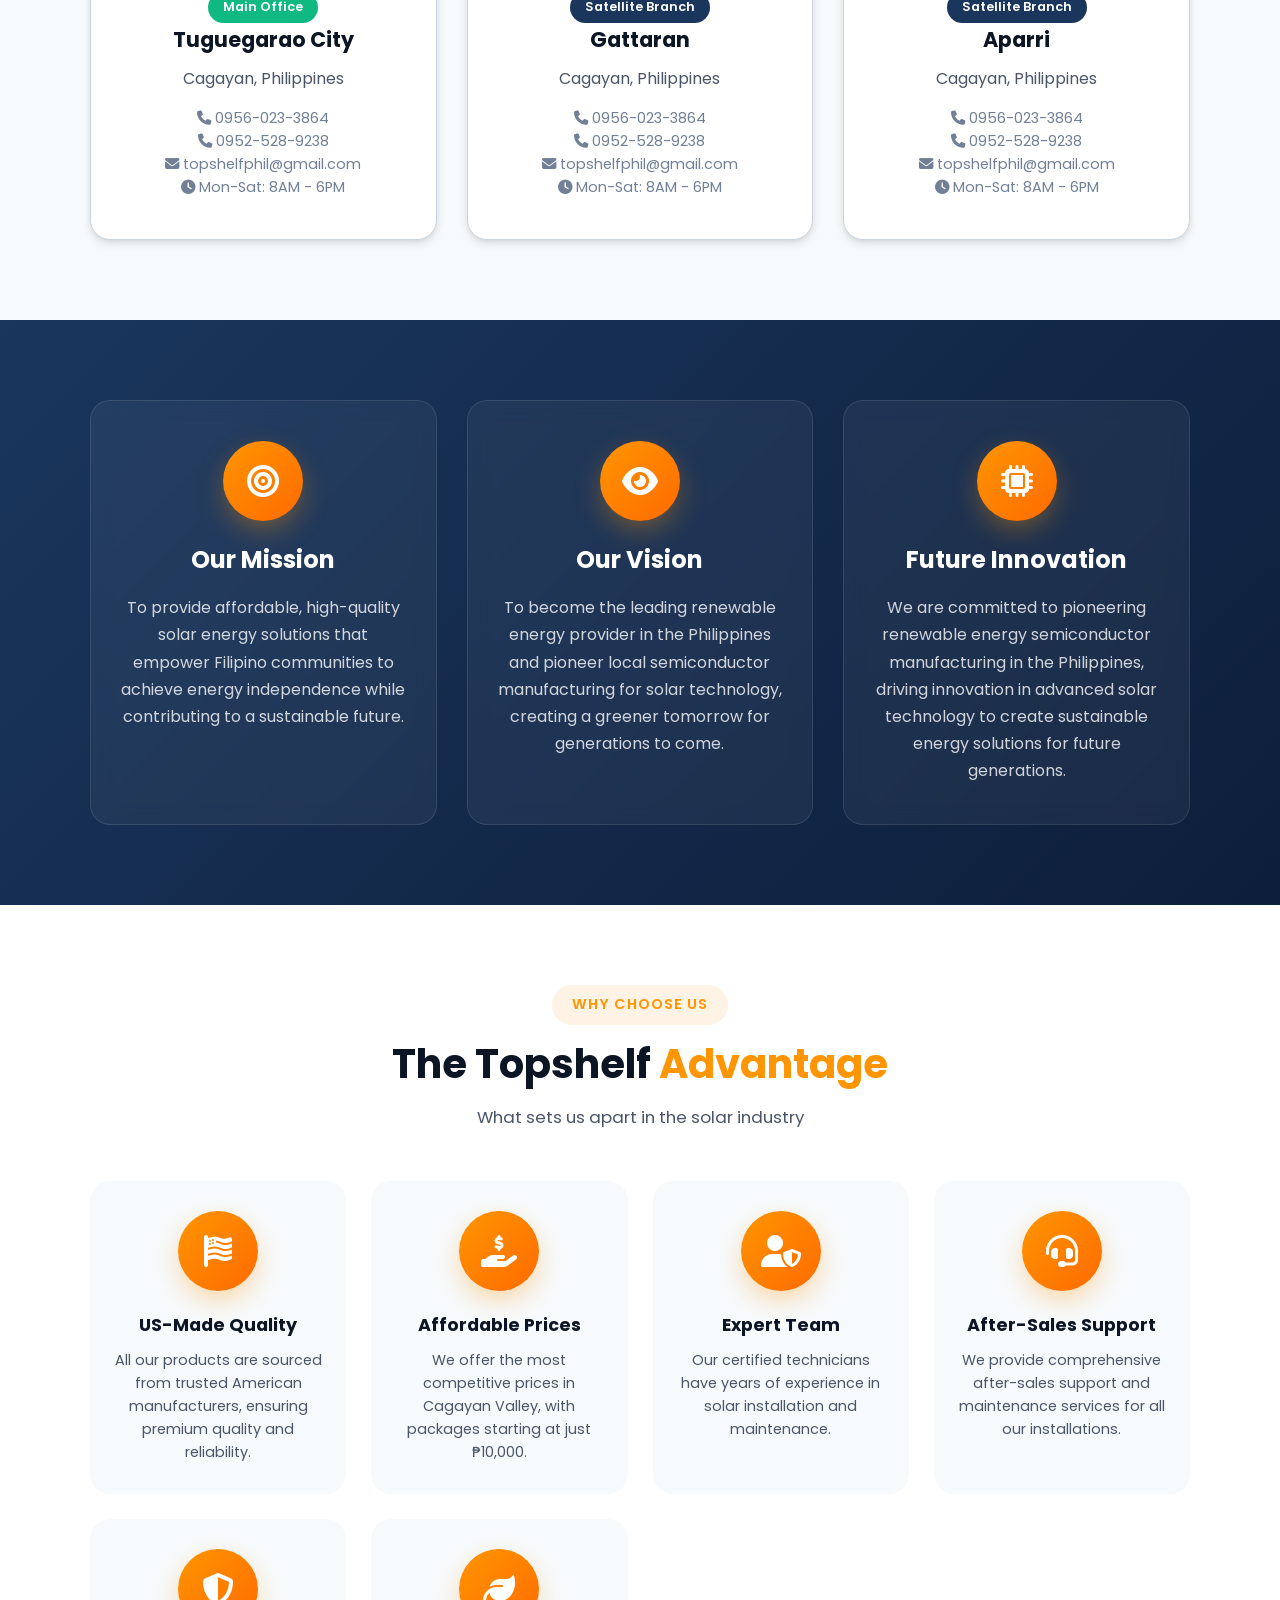
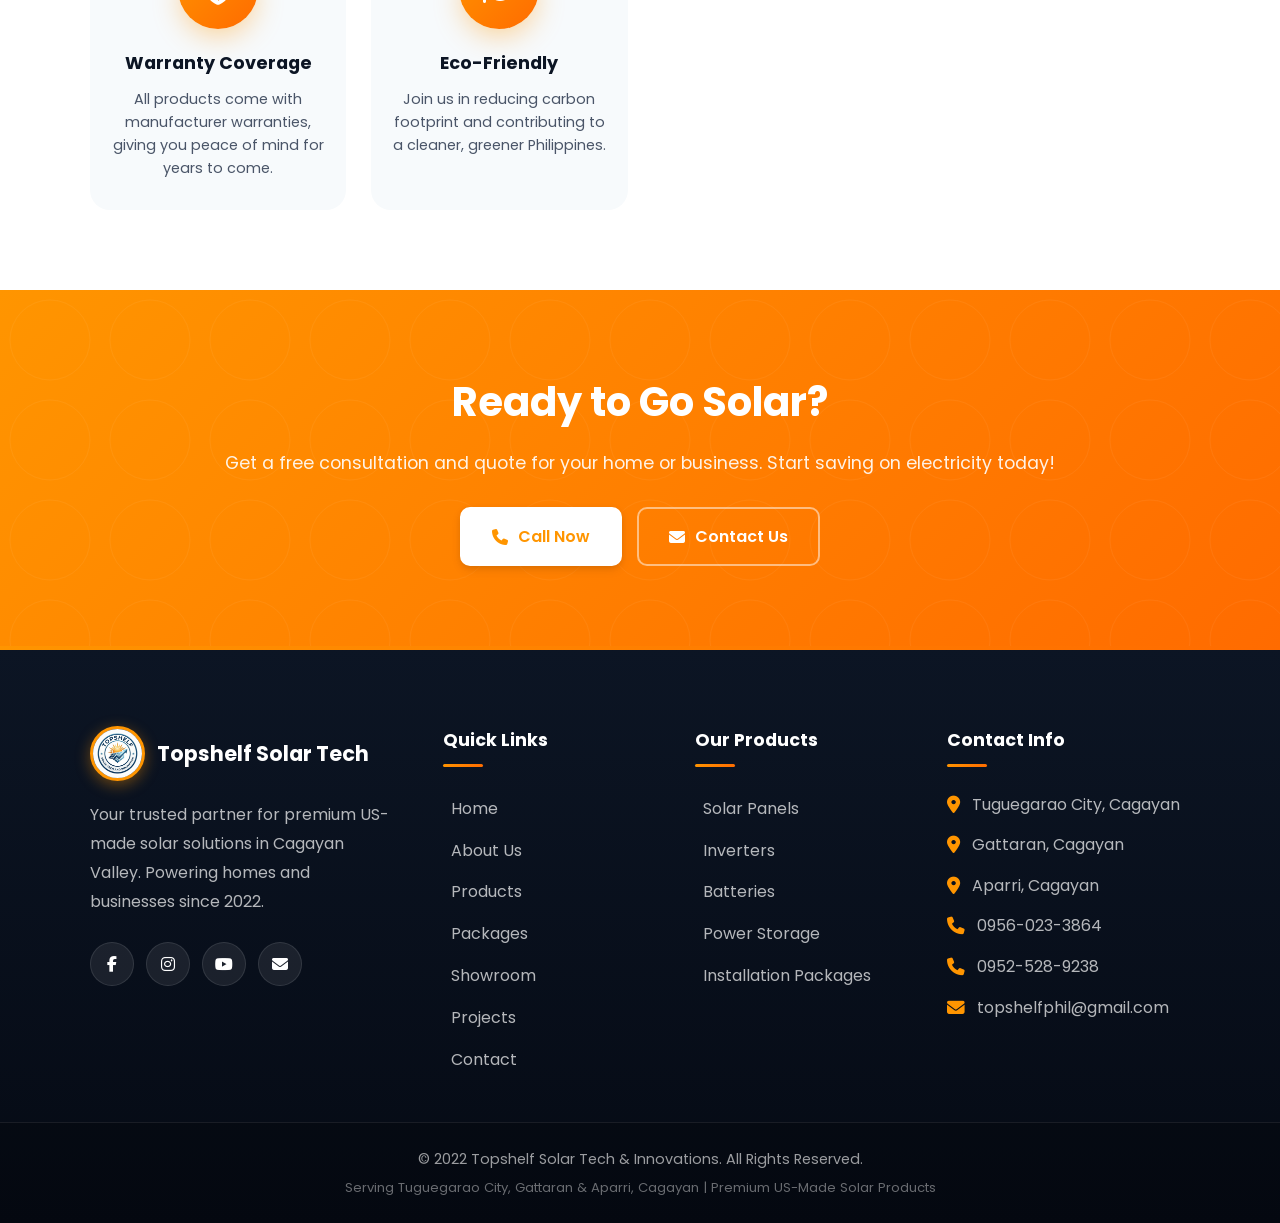
==== commit 488638fe: "Remove .html extensions from links, fix mobile overflow (location cards, contact page), fix JS init " ====
--- a/about.html
+++ b/about.html
@@ -19,19 +19,19 @@
     <header id="header" class="header-inner">
         <nav class="navbar">
             <div class="container">
-                <a href="index.html" class="logo">
+                <a href="./" class="logo">
                     <img src="topshelf.png" alt="Topshelf Solar Tech Logo" class="logo-round">
                     <span>Topshelf Solar Tech</span>
                 </a>
                 <div class="nav-menu" id="navMenu">
                     <ul class="nav-links">
-                        <li><a href="index.html">Home</a></li>
-                        <li><a href="about.html" class="active">About Us</a></li>
-                        <li><a href="products.html">Products</a></li>
-                        <li><a href="packages.html">Packages</a></li>
-                        <li><a href="showroom.html">Showroom</a></li>
-                        <li><a href="projects.html">Projects</a></li>
-                        <li><a href="contact.html">Contact</a></li>
+                        <li><a href="./">Home</a></li>
+                        <li><a href="about" class="active">About Us</a></li>
+                        <li><a href="products">Products</a></li>
+                        <li><a href="packages">Packages</a></li>
+                        <li><a href="showroom">Showroom</a></li>
+                        <li><a href="projects">Projects</a></li>
+                        <li><a href="contact">Contact</a></li>
                     </ul>
                 </div>
                 <div class="nav-actions">
@@ -56,7 +56,7 @@
             <div class="banner-content">
                 <h1>About Us</h1>
                 <nav class="breadcrumb">
-                    <a href="index.html">Home</a>
+                    <a href="./">Home</a>
                     <span>/</span>
                     <span>About Us</span>
                 </nav>
@@ -257,7 +257,7 @@
                 <p>Get a free consultation and quote for your home or business. Start saving on electricity today!</p>
                 <div class="cta-buttons">
                     <a href="tel:09560233864" class="btn btn-light"><i class="fas fa-phone"></i> Call Now</a>
-                    <a href="contact.html" class="btn btn-outline-light"><i class="fas fa-envelope"></i> Contact Us</a>
+                    <a href="contact" class="btn btn-outline-light"><i class="fas fa-envelope"></i> Contact Us</a>
                 </div>
             </div>
         </div>
@@ -269,7 +269,7 @@
             <div class="container">
                 <div class="footer-grid">
                     <div class="footer-about">
-                        <a href="index.html" class="footer-logo">
+                        <a href="./" class="footer-logo">
                             <img src="topshelf.png" alt="Topshelf Solar Tech" class="logo-round">
                             <span>Topshelf Solar Tech</span>
                         </a>
@@ -284,23 +284,23 @@
                     <div class="footer-links">
                         <h4>Quick Links</h4>
                         <ul>
-                            <li><a href="index.html">Home</a></li>
-                            <li><a href="about.html">About Us</a></li>
-                            <li><a href="products.html">Products</a></li>
-                            <li><a href="packages.html">Packages</a></li>
-                            <li><a href="showroom.html">Showroom</a></li>
-                            <li><a href="projects.html">Projects</a></li>
-                            <li><a href="contact.html">Contact</a></li>
+                            <li><a href="./">Home</a></li>
+                            <li><a href="about">About Us</a></li>
+                            <li><a href="products">Products</a></li>
+                            <li><a href="packages">Packages</a></li>
+                            <li><a href="showroom">Showroom</a></li>
+                            <li><a href="projects">Projects</a></li>
+                            <li><a href="contact">Contact</a></li>
                         </ul>
                     </div>
                     <div class="footer-links">
                         <h4>Our Products</h4>
                         <ul>
-                            <li><a href="products.html">Solar Panels</a></li>
-                            <li><a href="products.html">Inverters</a></li>
-                            <li><a href="products.html">Batteries</a></li>
-                            <li><a href="products.html">Power Storage</a></li>
-                            <li><a href="packages.html">Installation Packages</a></li>
+                            <li><a href="products">Solar Panels</a></li>
+                            <li><a href="products">Inverters</a></li>
+                            <li><a href="products">Batteries</a></li>
+                            <li><a href="products">Power Storage</a></li>
+                            <li><a href="packages">Installation Packages</a></li>
                         </ul>
                     </div>
                     <div class="footer-contact">
--- a/css/responsive.css
+++ b/css/responsive.css
@@ -233,15 +233,28 @@
     .about-grid {
         grid-template-columns: 1fr;
         gap: 40px;
+        overflow: hidden;
+    }
+
+    .about-content {
+        min-width: 0;
+        overflow-wrap: break-word;
+        word-wrap: break-word;
     }
 
     .about-images {
-        max-width: 500px;
+        max-width: 100%;
         margin: 0 auto;
+        min-width: 0;
+        overflow: hidden;
     }
 
     .image-secondary {
         right: 0;
+    }
+
+    .experience-badge {
+        left: 10px;
     }
 
     /* Mission Vision */
@@ -531,23 +544,41 @@
     }
 
     /* About Section */
+    .about-page-section,
+    .about-section {
+        overflow: hidden;
+    }
+
     .about-content h2 {
-        font-size: 1.7rem;
+        font-size: 1.5rem;
+        line-height: 1.25;
+        overflow-wrap: break-word;
+        word-wrap: break-word;
+    }
+
+    .about-content .lead {
+        font-size: 0.95rem;
+    }
+
+    .about-content p {
+        font-size: 0.9rem;
+        line-height: 1.7;
     }
 
     .about-features {
         grid-template-columns: 1fr;
-        gap: 12px;
+        gap: 10px;
     }
 
     .about-feature {
-        padding: 12px 16px;
+        padding: 10px 14px;
         background: rgba(16, 185, 129, 0.08);
         border-radius: var(--radius);
+        font-size: 0.88rem;
     }
 
     .location-cards {
-        flex-direction: column;
+        grid-template-columns: 1fr;
         gap: 12px;
     }
 
@@ -869,16 +900,26 @@
     }
 
     .image-secondary {
-        width: 140px;
+        width: 120px;
         bottom: -15px;
     }
 
     .about-content h2 {
-        font-size: 1.5rem;
+        font-size: 1.35rem;
+        line-height: 1.25;
     }
 
     .about-content .lead {
-        font-size: 1rem;
+        font-size: 0.92rem;
+    }
+
+    .about-content p {
+        font-size: 0.87rem;
+    }
+
+    .about-feature {
+        font-size: 0.85rem;
+        padding: 10px 12px;
     }
 
     /* Mission Vision */
@@ -2773,6 +2814,15 @@
     .contact-grid {
         grid-template-columns: 1fr;
         gap: 30px;
+    }
+
+    .contact-content {
+        grid-template-columns: 1fr;
+        gap: 30px;
+    }
+
+    .quick-contact {
+        padding: 25px 20px;
     }
 
     .contact-form-wrapper {
